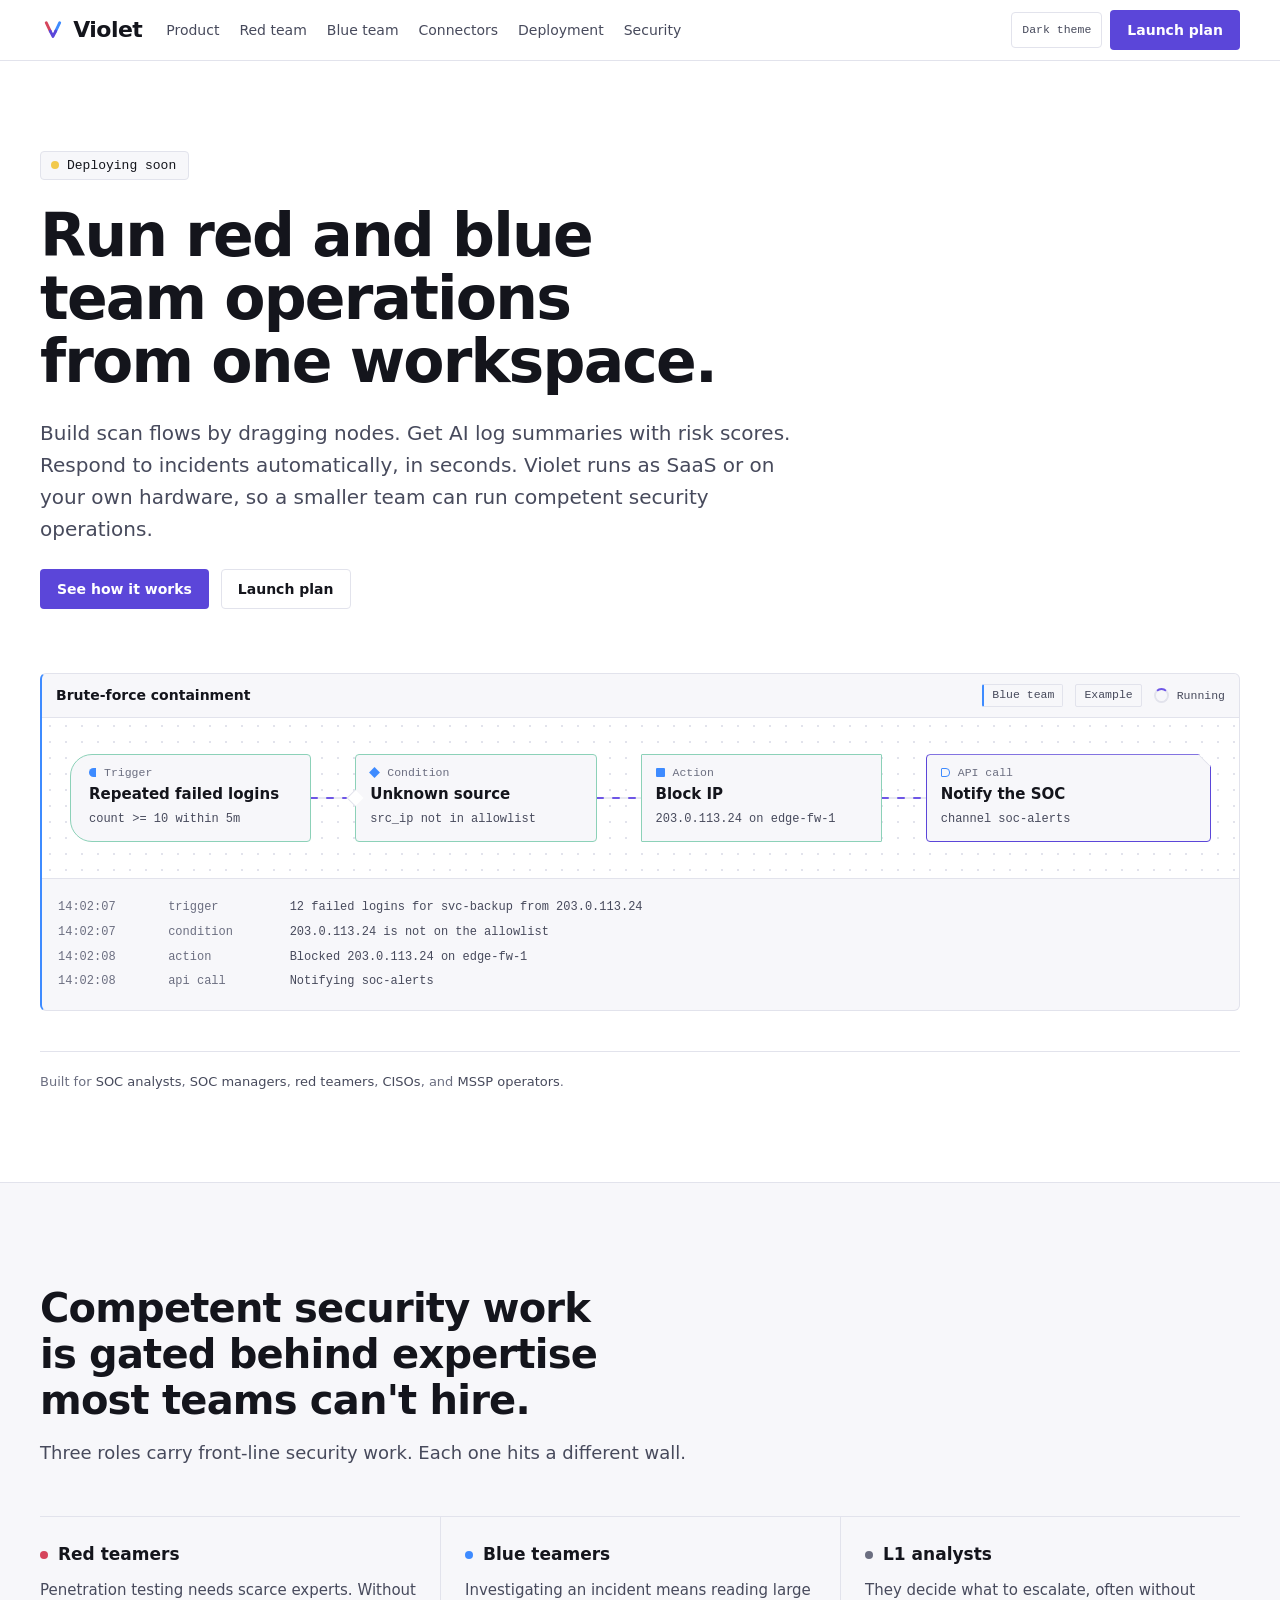
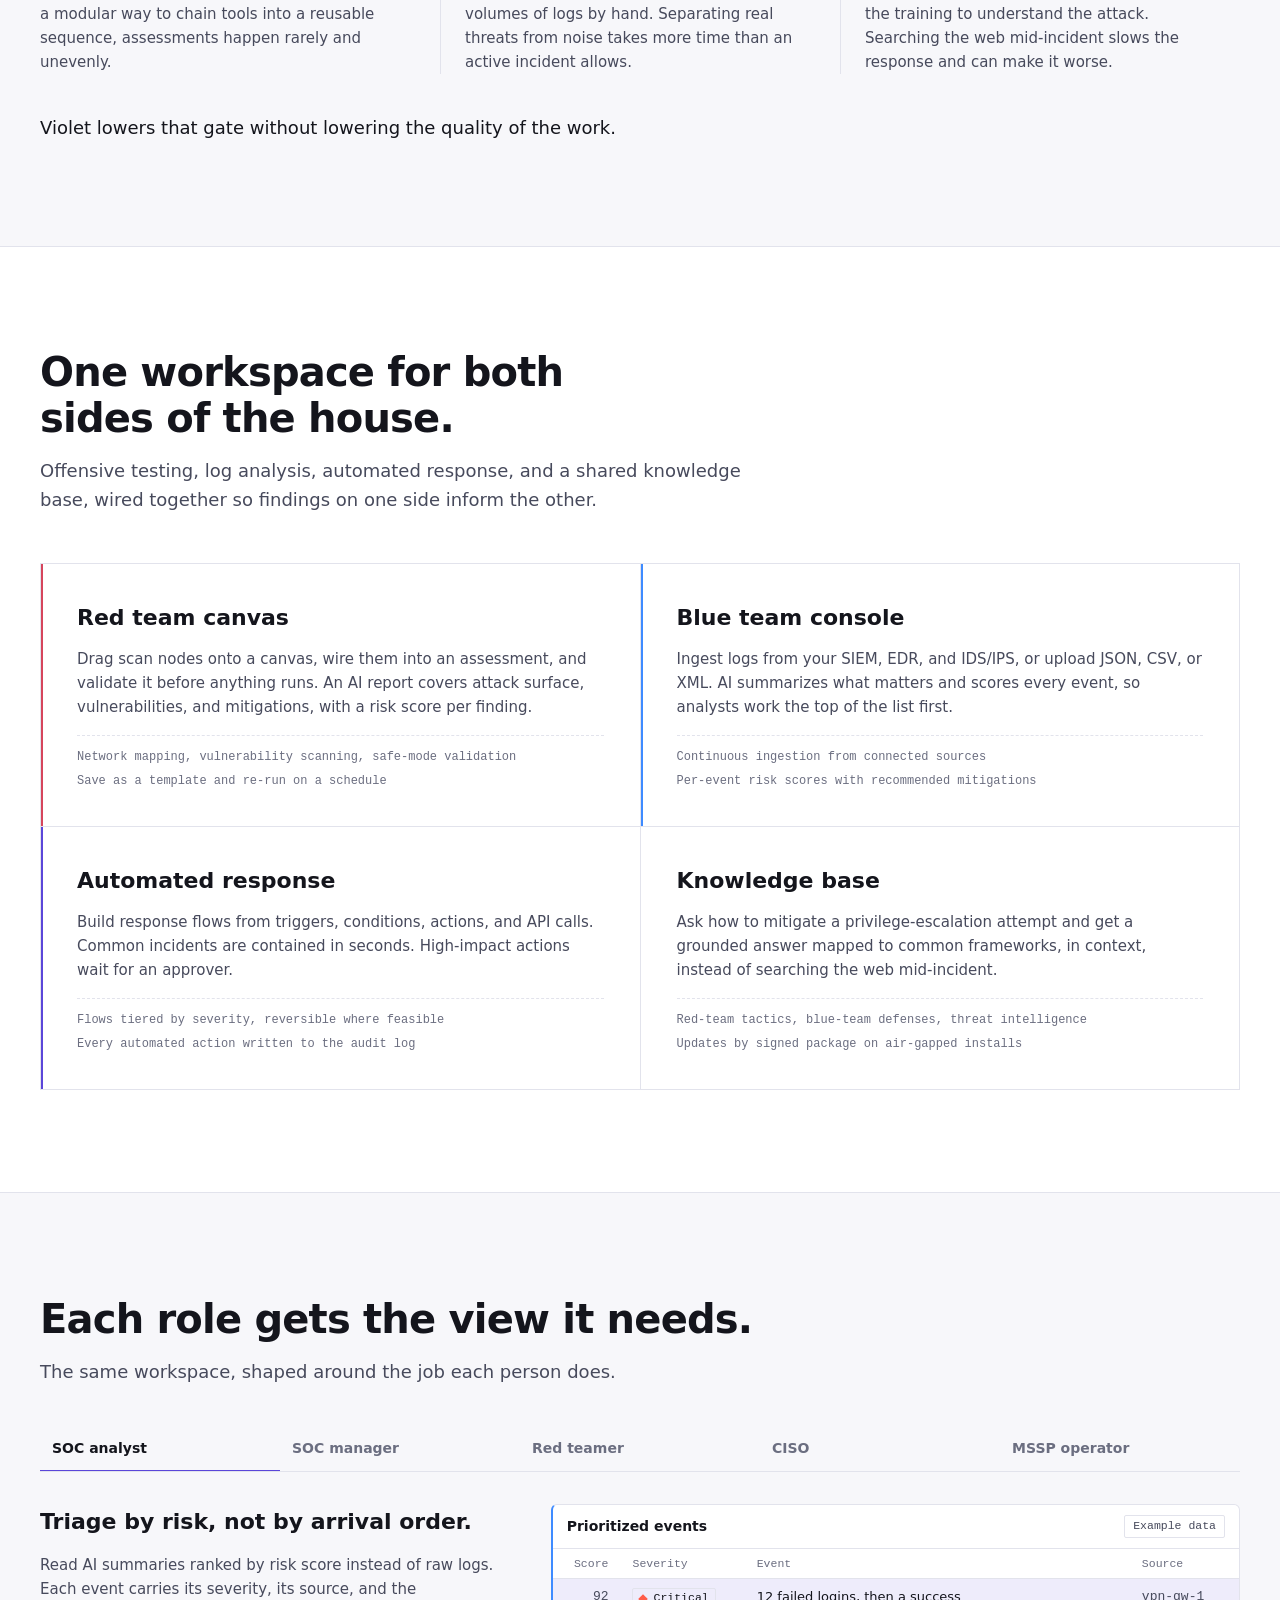
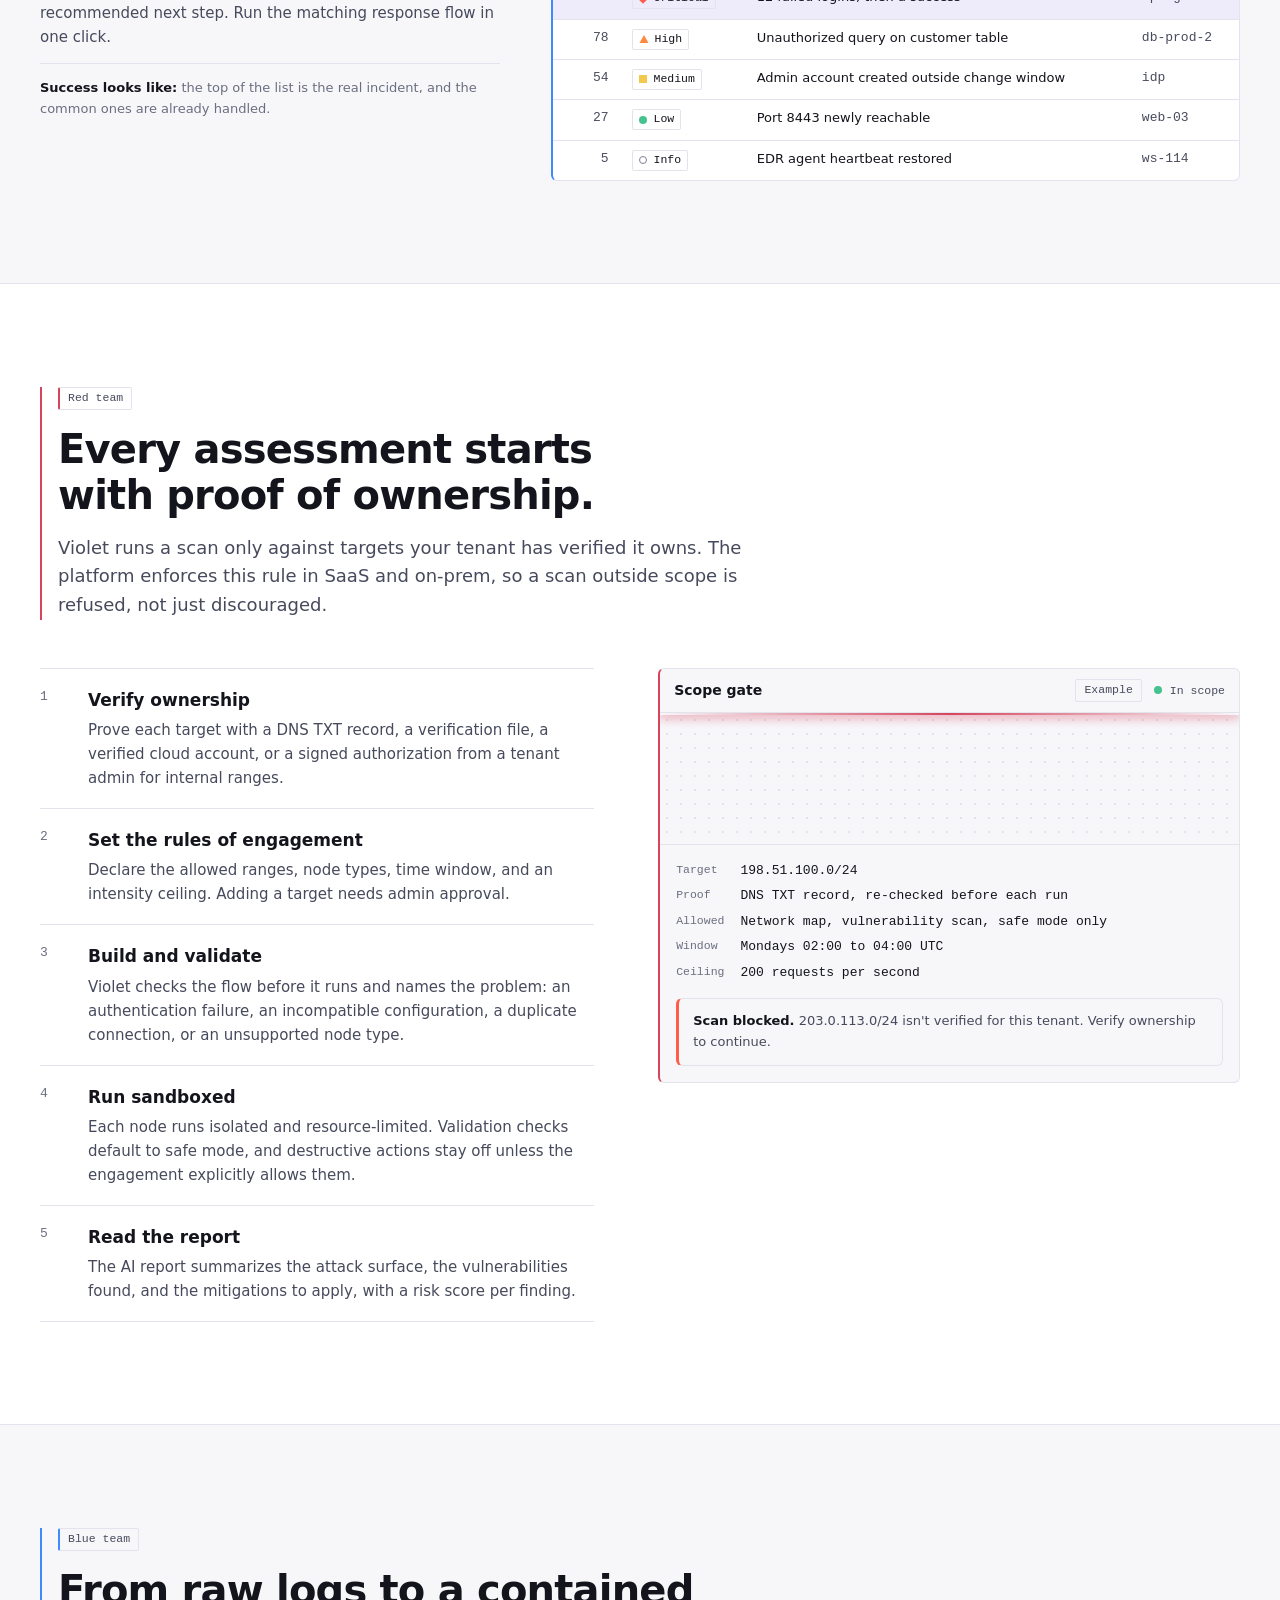
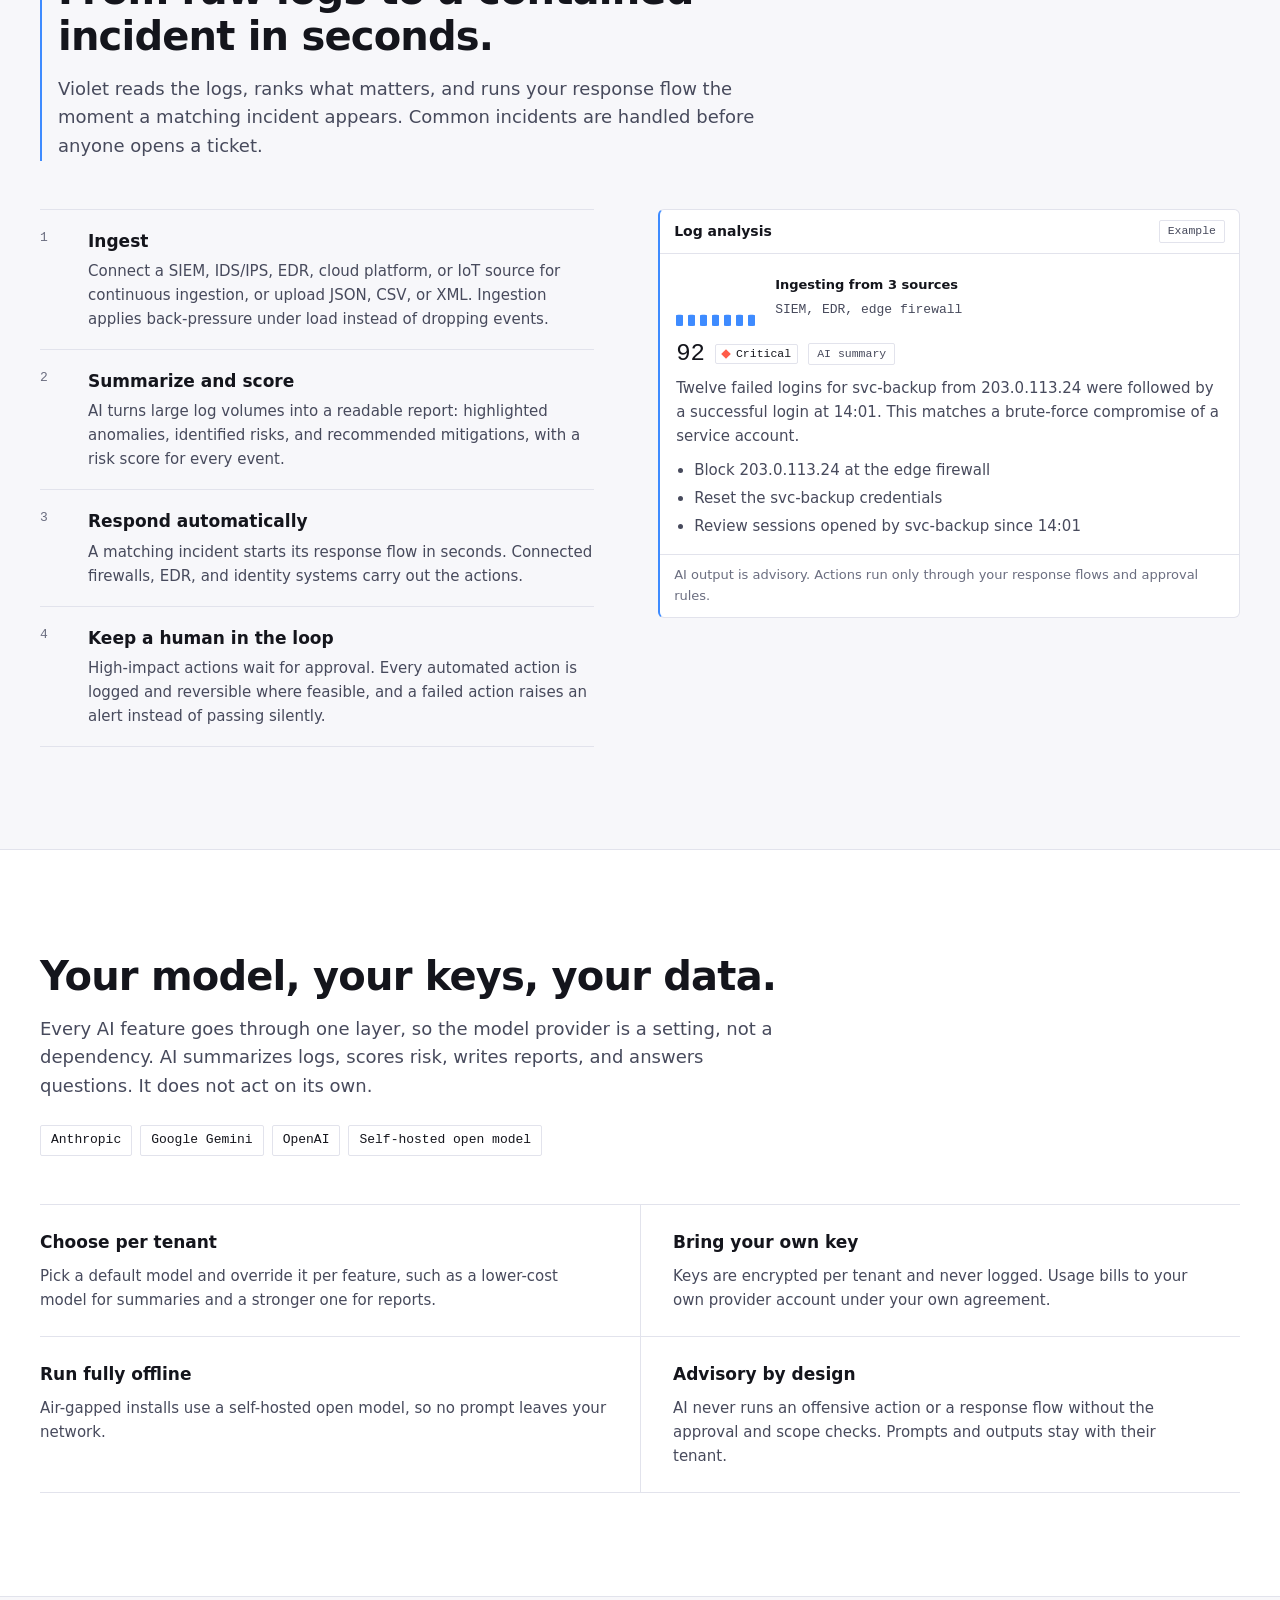
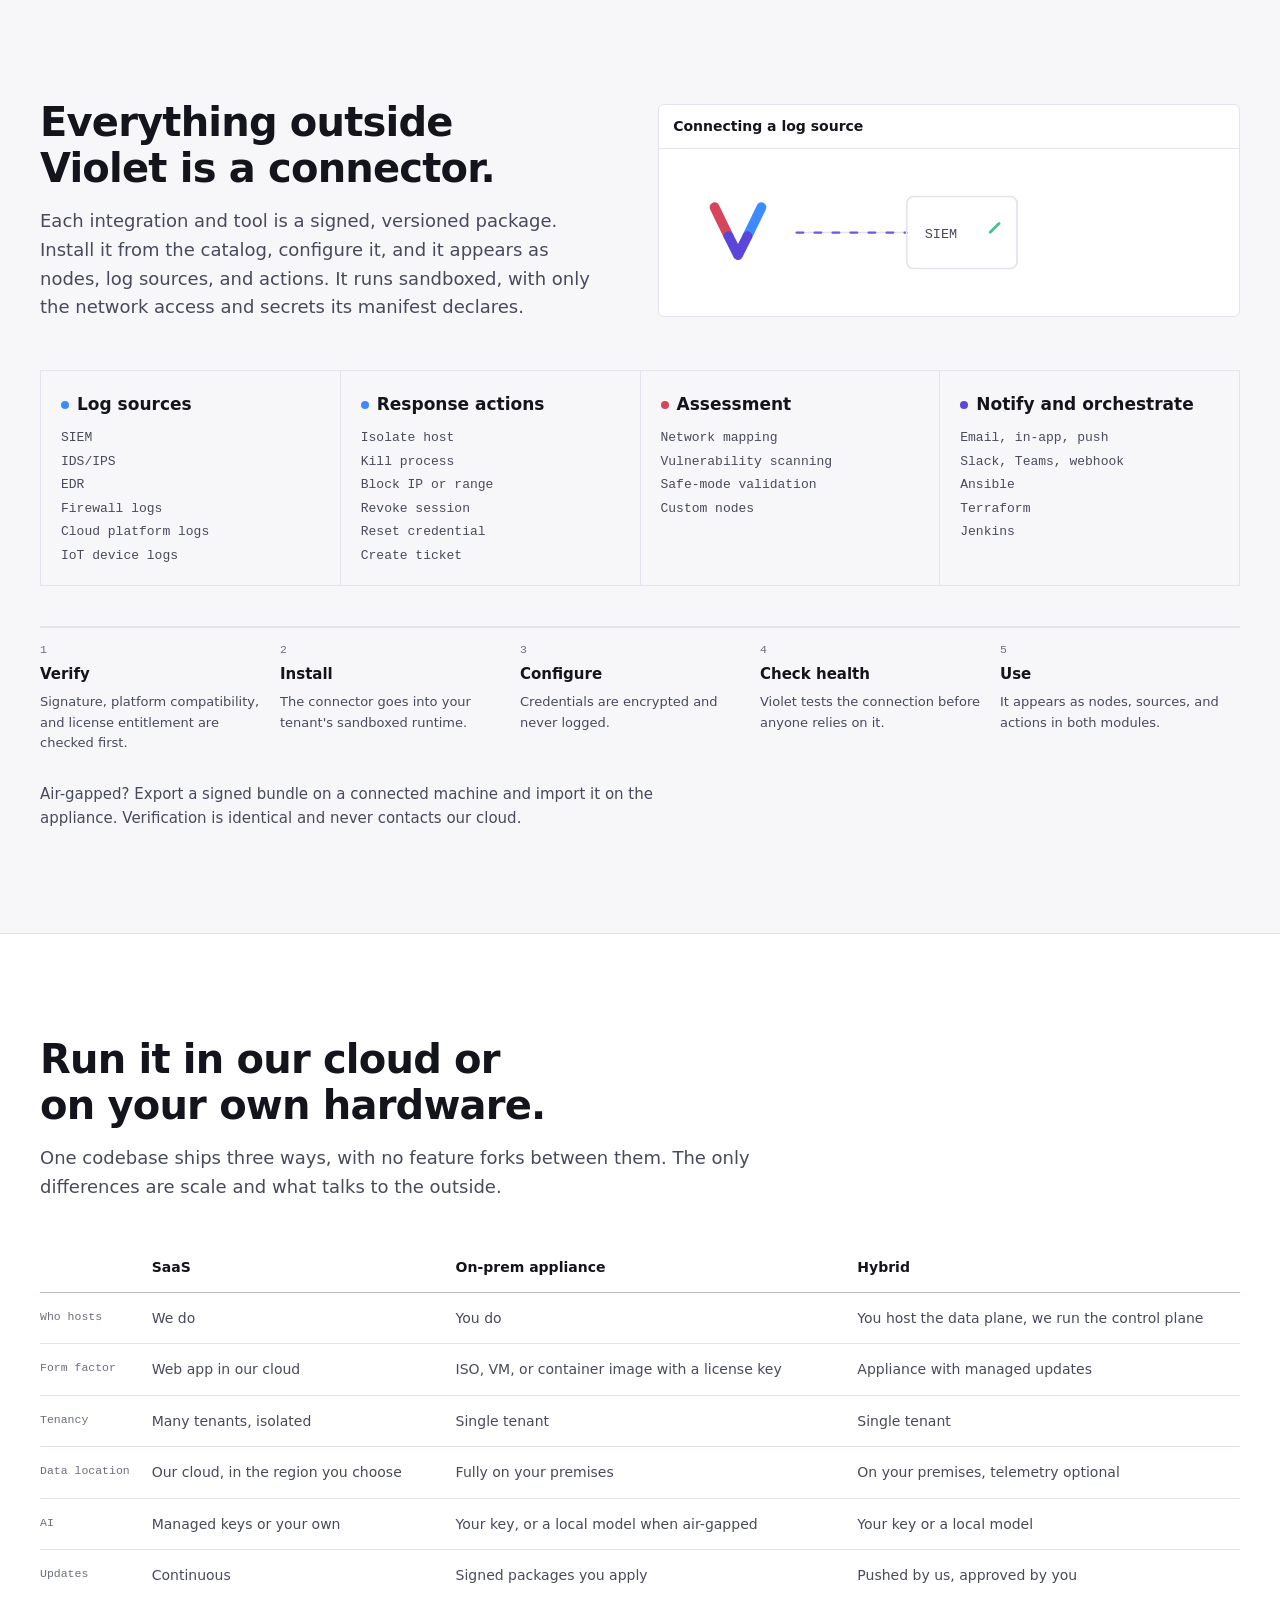
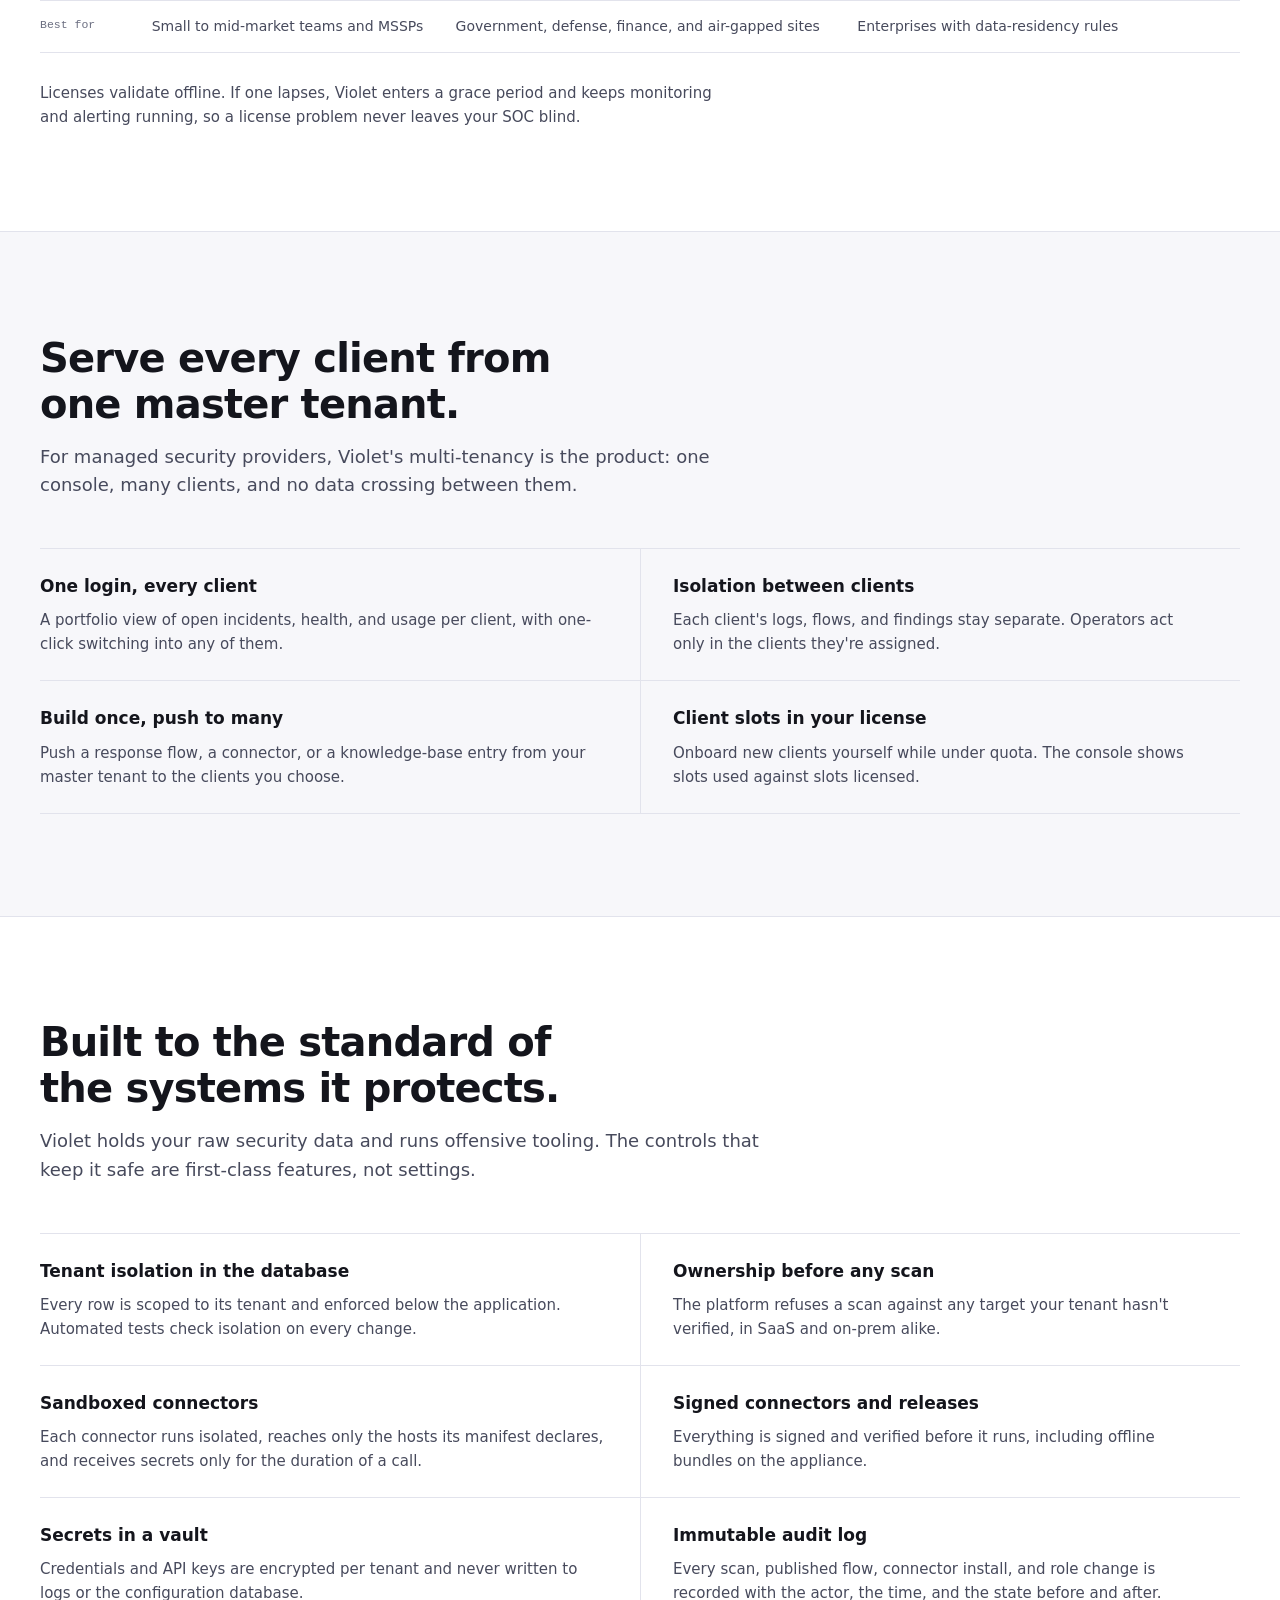
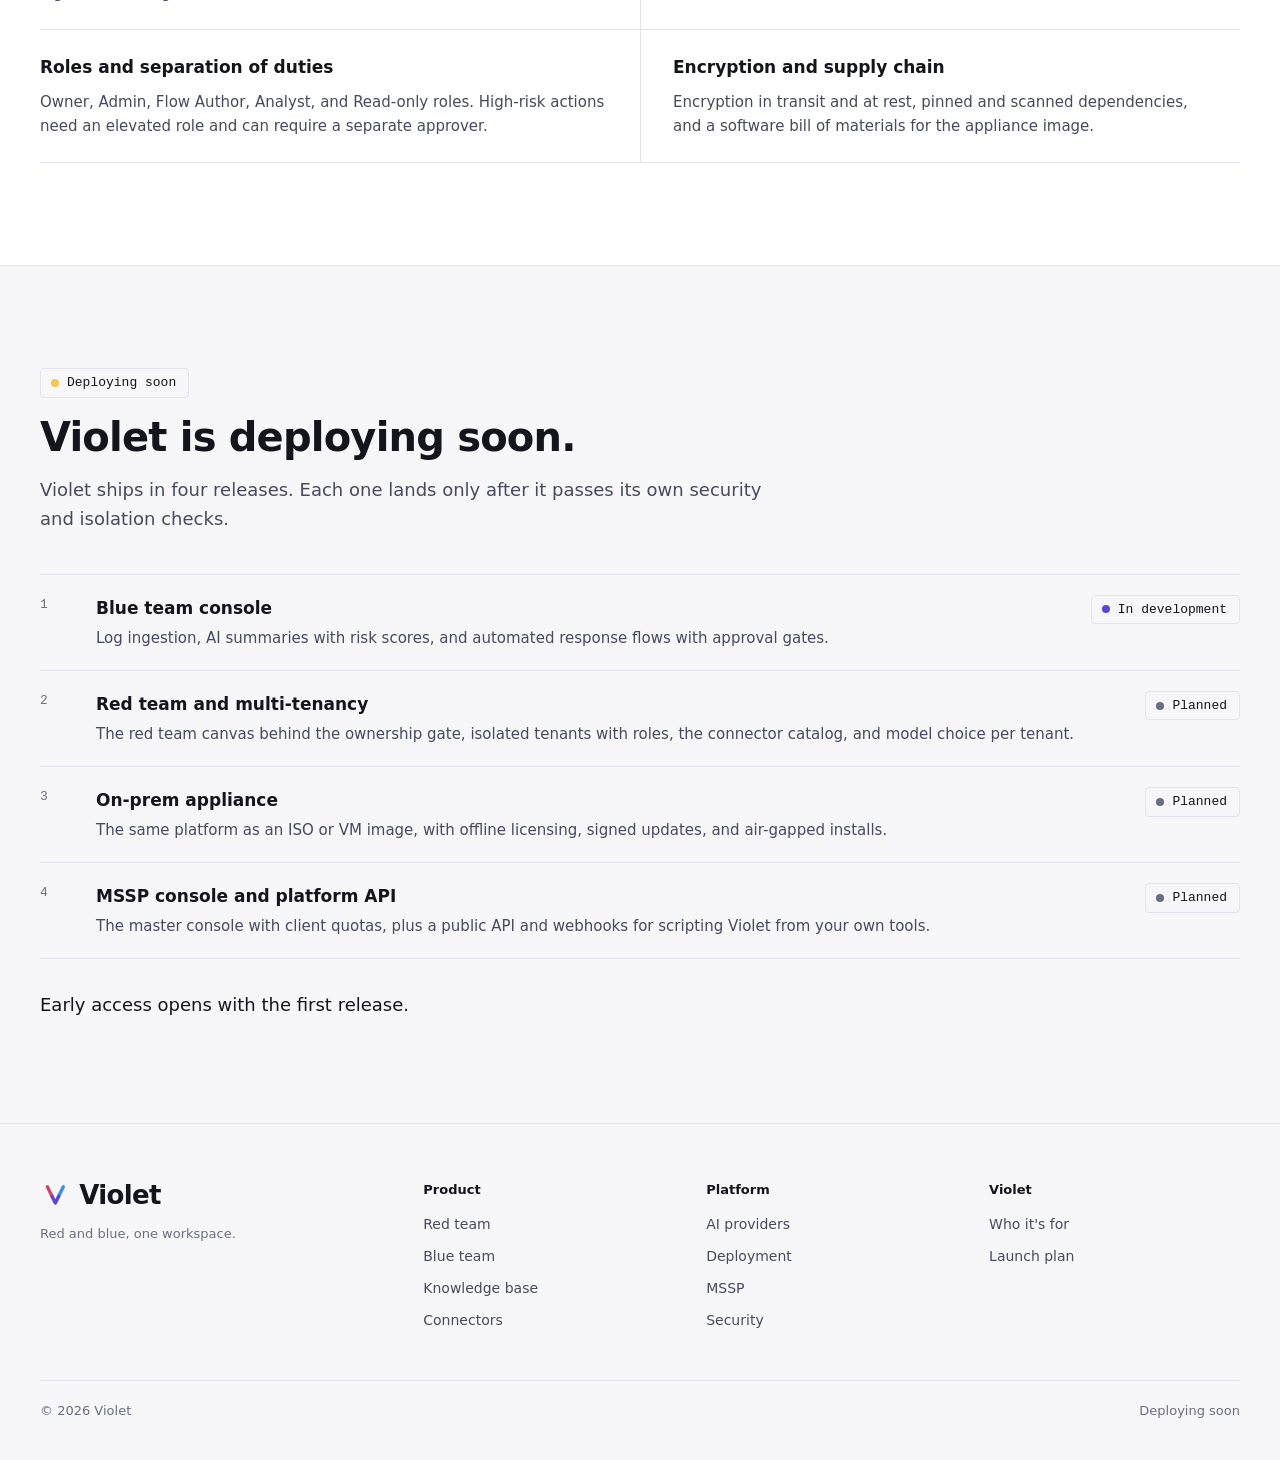
==== index.html @ d7507118 "feat: launch the Violet website with a deploying-soon notice A single-page site covering the red tea" ====
<!doctype html>
<html lang="en">
<head>
<meta charset="utf-8">
<meta name="viewport" content="width=device-width, initial-scale=1, viewport-fit=cover">
<title>Violet</title>
<meta name="description" content="Violet puts offensive testing, AI-assisted log analysis, and real-time automated response in one visual workspace. SaaS or on-prem. Deploying soon.">
<meta http-equiv="Content-Security-Policy" content="default-src 'self'; script-src 'self' 'sha256-agnvbblsjnw8TmXbDDw0j5THw95zdpu3CmsnlC3zm8o='; style-src 'self' https://fonts.googleapis.com; font-src https://fonts.gstatic.com; img-src 'self' data:; connect-src 'none'; object-src 'none'; base-uri 'self'; form-action 'none'">
<meta name="referrer" content="strict-origin-when-cross-origin">
<meta name="theme-color" content="#0E0F16">
<meta property="og:title" content="Violet">
<meta property="og:description" content="Red and blue team operations and incident response in one workspace. Deploying soon.">
<meta property="og:type" content="website">
<link rel="icon" href="assets/favicon.svg" type="image/svg+xml">
<link rel="preconnect" href="https://fonts.googleapis.com">
<link rel="preconnect" href="https://fonts.gstatic.com" crossorigin>
<link rel="stylesheet" href="https://fonts.googleapis.com/css2?family=Geist:wght@400..600&family=Hanken+Grotesk:wght@700&family=IBM+Plex+Mono:wght@400;500&display=swap">
<link rel="stylesheet" href="assets/motion/violet-motion.css">
<link rel="stylesheet" href="assets/css/site.css">
<script>(function(){try{var t=localStorage.getItem("violet-theme");if(t==="light"||t==="dark")document.documentElement.setAttribute("data-theme",t);}catch(e){}})();</script>
<script src="assets/motion/violet-motion.js" defer></script>
<script src="assets/js/site.js" defer></script>
</head>
<body>
<a class="skip-link" href="#main">Skip to content</a>

<header class="site-header">
  <div class="wrap site-header__inner">
    <a class="lockup lockup--header" href="#top" aria-label="Violet home">
      <svg class="vm-mark vm-boot vm-run" viewBox="0 0 200 200" aria-hidden="true" focusable="false">
        <path class="vm-s-red" d="M48 44 L79 108" stroke-width="22" pathLength="1"/>
        <path class="vm-s-blue" d="M152 44 L121 108" stroke-width="22" pathLength="1"/>
        <path class="vm-s-violet" d="M79 108 L100 150 L121 108" stroke-width="22" pathLength="1"/>
      </svg>
      <span>Violet</span>
    </a>
    <nav class="site-nav" id="site-nav" aria-label="Main" data-open="false">
      <ul>
        <li><a href="#product">Product</a></li>
        <li><a href="#red-team">Red team</a></li>
        <li><a href="#blue-team">Blue team</a></li>
        <li><a href="#connectors">Connectors</a></li>
        <li><a href="#deployment">Deployment</a></li>
        <li><a href="#security">Security</a></li>
      </ul>
    </nav>
    <div class="site-header__actions">
      <button class="theme-toggle" type="button" data-theme-toggle>Light theme</button>
      <button class="menu-toggle" type="button" data-menu-toggle aria-controls="site-nav" aria-expanded="false">Menu</button>
      <a class="btn btn--primary" href="#launch">Launch plan</a>
    </div>
  </div>
</header>

<main id="main">

  <section class="hero" id="top" aria-labelledby="hero-title">
    <div class="wrap">
      <div class="hero__copy">
        <span class="status"><span class="dot dot--warning" aria-hidden="true"></span>Deploying soon</span>
        <h1 id="hero-title">Run red and blue team operations from one workspace.</h1>
        <p class="lead">Build scan flows by dragging nodes. Get AI log summaries with risk scores. Respond to incidents automatically, in seconds. Violet runs as SaaS or on your own hardware, so a smaller team can run competent security operations.</p>
        <div class="hero__ctas">
          <a class="btn btn--primary" href="#product">See how it works</a>
          <a class="btn btn--secondary" href="#launch">Launch plan</a>
        </div>
      </div>

      <figure class="panel panel--blue hero__canvas ctx-blue" aria-labelledby="canvas-title">
        <div class="panel__bar">
          <span class="panel__title" id="canvas-title">Brute-force containment</span>
          <span class="chip chip--blue">Blue team</span>
          <span class="chip">Example</span>
          <span class="run-state"><span class="vm-spinner" aria-hidden="true"></span>Running</span>
        </div>
        <div class="canvas__stage">
          <ol class="flow" aria-label="Response flow, four steps">
            <li class="flow__step">
              <div class="node node--trigger" data-state="done">
                <span class="node__type"><i class="shape shape--trigger"></i>Trigger</span>
                <span class="node__title">Repeated failed logins</span>
                <code class="node__param">count &gt;= 10 within 5m</code>
              </div>
              <svg class="edge edge--h" viewBox="0 0 44 12" aria-hidden="true"><path class="vm-flow__base" d="M0 6 H44"/><path class="vm-flow__pulse" d="M0 6 H44"/></svg>
              <svg class="edge edge--v" viewBox="0 0 12 28" aria-hidden="true"><path class="vm-flow__base" d="M6 0 V28"/><path class="vm-flow__pulse" d="M6 0 V28"/></svg>
            </li>
            <li class="flow__step">
              <div class="node node--condition" data-state="done">
                <span class="node__type"><i class="shape shape--condition"></i>Condition</span>
                <span class="node__title">Unknown source</span>
                <code class="node__param">src_ip not in allowlist</code>
              </div>
              <svg class="edge edge--h" viewBox="0 0 44 12" aria-hidden="true"><path class="vm-flow__base" d="M0 6 H44"/><path class="vm-flow__pulse" d="M0 6 H44"/></svg>
              <svg class="edge edge--v" viewBox="0 0 12 28" aria-hidden="true"><path class="vm-flow__base" d="M6 0 V28"/><path class="vm-flow__pulse" d="M6 0 V28"/></svg>
            </li>
            <li class="flow__step">
              <div class="node node--action" data-state="done">
                <span class="node__type"><i class="shape shape--action"></i>Action</span>
                <span class="node__title">Block IP</span>
                <code class="node__param">203.0.113.24 on edge-fw-1</code>
              </div>
              <svg class="edge edge--h" viewBox="0 0 44 12" aria-hidden="true"><path class="vm-flow__base" d="M0 6 H44"/><path class="vm-flow__pulse" d="M0 6 H44"/></svg>
              <svg class="edge edge--v" viewBox="0 0 12 28" aria-hidden="true"><path class="vm-flow__base" d="M6 0 V28"/><path class="vm-flow__pulse" d="M6 0 V28"/></svg>
            </li>
            <li class="flow__step">
              <div class="node node--api" data-state="active">
                <span class="node__type"><i class="shape shape--api"></i>API call</span>
                <span class="node__title">Notify the SOC</span>
                <code class="node__param">channel soc-alerts</code>
              </div>
            </li>
          </ol>
        </div>
        <div class="canvas__foot">
          <table class="runlog">
            <caption class="visually-hidden">Run log for this example flow</caption>
            <tbody>
              <tr><td>14:02:07</td><td>trigger</td><td>12 failed logins for svc-backup from 203.0.113.24</td></tr>
              <tr><td>14:02:07</td><td>condition</td><td>203.0.113.24 is not on the allowlist</td></tr>
              <tr><td>14:02:08</td><td>action</td><td>Blocked 203.0.113.24 on edge-fw-1</td></tr>
              <tr><td>14:02:08</td><td>api call</td><td>Notifying soc-alerts</td></tr>
            </tbody>
          </table>
        </div>
      </figure>

      <p class="audience">Built for <strong>SOC analysts</strong>, <strong>SOC managers</strong>, <strong>red teamers</strong>, <strong>CISOs</strong>, and <strong>MSSP operators</strong>.</p>
    </div>
  </section>

  <section class="band band--alt" aria-labelledby="problem-title">
    <div class="wrap">
      <div class="section-head">
        <h2 id="problem-title">Competent security work is gated behind expertise most teams can't hire.</h2>
        <p class="lead">Three roles carry front-line security work. Each one hits a different wall.</p>
      </div>
      <div class="gaps">
        <div class="gap">
          <h3><span class="dot dot--red" aria-hidden="true"></span>Red teamers</h3>
          <p>Penetration testing needs scarce experts. Without a modular way to chain tools into a reusable sequence, assessments happen rarely and unevenly.</p>
        </div>
        <div class="gap">
          <h3><span class="dot dot--blue" aria-hidden="true"></span>Blue teamers</h3>
          <p>Investigating an incident means reading large volumes of logs by hand. Separating real threats from noise takes more time than an active incident allows.</p>
        </div>
        <div class="gap">
          <h3><span class="dot" aria-hidden="true"></span>L1 analysts</h3>
          <p>They decide what to escalate, often without the training to understand the attack. Searching the web mid-incident slows the response and can make it worse.</p>
        </div>
      </div>
      <p class="gap-close">Violet lowers that gate without lowering the quality of the work.</p>
    </div>
  </section>

  <section class="band" id="product" aria-labelledby="product-title">
    <div class="wrap">
      <div class="section-head">
        <h2 id="product-title">One workspace for both sides of the house.</h2>
        <p class="lead">Offensive testing, log analysis, automated response, and a shared knowledge base, wired together so findings on one side inform the other.</p>
      </div>
      <div class="modules">
        <article class="module module--red">
          <h3>Red team canvas</h3>
          <p>Drag scan nodes onto a canvas, wire them into an assessment, and validate it before anything runs. An AI report covers attack surface, vulnerabilities, and mitigations, with a risk score per finding.</p>
          <ul class="module__facts">
            <li>Network mapping, vulnerability scanning, safe-mode validation</li>
            <li>Save as a template and re-run on a schedule</li>
          </ul>
        </article>
        <article class="module module--blue">
          <h3>Blue team console</h3>
          <p>Ingest logs from your SIEM, EDR, and IDS/IPS, or upload JSON, CSV, or XML. AI summarizes what matters and scores every event, so analysts work the top of the list first.</p>
          <ul class="module__facts">
            <li>Continuous ingestion from connected sources</li>
            <li>Per-event risk scores with recommended mitigations</li>
          </ul>
        </article>
        <article class="module module--violet">
          <h3>Automated response</h3>
          <p>Build response flows from triggers, conditions, actions, and API calls. Common incidents are contained in seconds. High-impact actions wait for an approver.</p>
          <ul class="module__facts">
            <li>Flows tiered by severity, reversible where feasible</li>
            <li>Every automated action written to the audit log</li>
          </ul>
        </article>
        <article class="module">
          <h3>Knowledge base</h3>
          <p>Ask how to mitigate a privilege-escalation attempt and get a grounded answer mapped to common frameworks, in context, instead of searching the web mid-incident.</p>
          <ul class="module__facts">
            <li>Red-team tactics, blue-team defenses, threat intelligence</li>
            <li>Updates by signed package on air-gapped installs</li>
          </ul>
        </article>
      </div>
    </div>
  </section>

  <section class="band band--alt" id="roles" aria-labelledby="roles-title">
    <div class="wrap">
      <div class="section-head">
        <h2 id="roles-title">Each role gets the view it needs.</h2>
        <p class="lead">The same workspace, shaped around the job each person does.</p>
      </div>

      <div class="tabs">
        <div class="tablist vm-tabbar" role="tablist" aria-label="Roles" data-tabs>
          <button class="tab" type="button" role="tab" id="tab-analyst" aria-controls="panel-analyst" aria-selected="true">SOC analyst</button>
          <button class="tab" type="button" role="tab" id="tab-manager" aria-controls="panel-manager" aria-selected="false" tabindex="-1">SOC manager</button>
          <button class="tab" type="button" role="tab" id="tab-red" aria-controls="panel-red" aria-selected="false" tabindex="-1">Red teamer</button>
          <button class="tab" type="button" role="tab" id="tab-ciso" aria-controls="panel-ciso" aria-selected="false" tabindex="-1">CISO</button>
          <button class="tab" type="button" role="tab" id="tab-mssp" aria-controls="panel-mssp" aria-selected="false" tabindex="-1">MSSP operator</button>
          <span class="vm-tab-indicator" aria-hidden="true"></span>
        </div>

        <div class="tabpanel" role="tabpanel" id="panel-analyst" aria-labelledby="tab-analyst">
          <div class="role">
            <div class="role__copy">
              <h3>Triage by risk, not by arrival order.</h3>
              <p>Read AI summaries ranked by risk score instead of raw logs. Each event carries its severity, its source, and the recommended next step. Run the matching response flow in one click.</p>
              <p class="role__outcome"><strong>Success looks like:</strong> the top of the list is the real incident, and the common ones are already handled.</p>
            </div>
            <figure class="panel panel--blue">
              <div class="panel__bar">
                <span class="panel__title">Prioritized events</span>
                <span class="chip">Example data</span>
              </div>
              <div class="table-scroll">
                <table class="data">
                  <caption class="visually-hidden">Example events ranked by risk score</caption>
                  <thead><tr><th class="num" scope="col">Score</th><th scope="col">Severity</th><th scope="col">Event</th><th scope="col">Source</th></tr></thead>
                  <tbody>
                    <tr class="is-selected"><td class="num">92</td><td><span class="sev sev--critical"><i></i>Critical</span></td><td class="text">12 failed logins, then a success</td><td>vpn-gw-1</td></tr>
                    <tr><td class="num">78</td><td><span class="sev sev--high"><i></i>High</span></td><td class="text">Unauthorized query on customer table</td><td>db-prod-2</td></tr>
                    <tr><td class="num">54</td><td><span class="sev sev--medium"><i></i>Medium</span></td><td class="text">Admin account created outside change window</td><td>idp</td></tr>
                    <tr><td class="num">27</td><td><span class="sev sev--low"><i></i>Low</span></td><td class="text">Port 8443 newly reachable</td><td>web-03</td></tr>
                    <tr><td class="num">5</td><td><span class="sev sev--info"><i></i>Info</span></td><td class="text">EDR agent heartbeat restored</td><td>ws-114</td></tr>
                  </tbody>
                </table>
              </div>
            </figure>
          </div>
        </div>

        <div class="tabpanel" role="tabpanel" id="panel-manager" aria-labelledby="tab-manager" hidden>
          <div class="role">
            <div class="role__copy">
              <h3>Playbooks juniors can run, with approval where it counts.</h3>
              <p>Design response flows once and let the team run them. Isolating a host, revoking access, or blocking a range can require approval, and the approver can be required to be a different person from the operator.</p>
              <p class="role__outcome"><strong>Success looks like:</strong> repeatable, auditable response, whoever is on shift.</p>
            </div>
            <figure class="panel panel--blue">
              <div class="panel__bar">
                <span class="panel__title">Approval queue</span>
                <span class="chip">Example data</span>
              </div>
              <div class="panel__body">
                <div class="approval">
                  <span class="approval__title">Isolate host db-prod-2</span>
                  <div class="approval__meta">
                    <span class="chip"><span class="dot dot--warning" aria-hidden="true"></span>Waiting for approval</span>
                    <span class="chip">flow unauthorized-db-access</span>
                  </div>
                  <p class="approval__note">High-impact action. The approver must be a different person from the operator.</p>
                </div>
                <div class="table-scroll">
                  <table class="data">
                    <caption class="visually-hidden">Example audit entries</caption>
                    <thead><tr><th scope="col">Time</th><th scope="col">Actor</th><th scope="col">Action</th></tr></thead>
                    <tbody>
                      <tr><td>14:02:11</td><td>flow</td><td class="text">Unauthorized access detected on db-prod-2</td></tr>
                      <tr><td>14:02:11</td><td>flow</td><td class="text">Requested isolate-host on db-prod-2</td></tr>
                      <tr><td>14:02:12</td><td>system</td><td class="text">Paged the on-call SOC manager</td></tr>
                    </tbody>
                  </table>
                </div>
              </div>
            </figure>
          </div>
        </div>

        <div class="tabpanel" role="tabpanel" id="panel-red" aria-labelledby="tab-red" hidden>
          <div class="role">
            <div class="role__copy">
              <h3>Repeatable assessments, without rebuilding each time.</h3>
              <p>Save a validated assessment as a template and re-run it on a schedule. Every run checks scope first, and the AI report arrives minutes after the last node finishes.</p>
              <p class="role__outcome"><strong>Success looks like:</strong> a junior runs a senior's rigorous process, every time.</p>
            </div>
            <figure class="panel panel--red ctx-red">
              <div class="panel__bar">
                <span class="panel__title">External perimeter assessment</span>
                <span class="chip chip--red">Red team</span>
                <span class="chip">Example data</span>
              </div>
              <div class="panel__body">
                <dl class="kv">
                  <dt>Scope</dt><dd>198.51.100.0/24</dd>
                  <dt>Ownership</dt><dd>Verified by DNS TXT record</dd>
                  <dt>Window</dt><dd>Mondays 02:00 to 04:00 UTC</dd>
                  <dt>Schedule</dt><dd>Weekly</dd>
                </dl>
                <ol class="chain" aria-label="Assessment steps">
                  <li><i class="shape shape--action"></i>Network map</li>
                  <li><i class="shape shape--action"></i>Vulnerability scan</li>
                  <li><i class="shape shape--action"></i>Safe-mode validation</li>
                  <li><i class="shape shape--api"></i>AI report</li>
                </ol>
              </div>
              <p class="panel__foot">Last report: 2 high, 6 medium, and 11 low findings.</p>
            </figure>
          </div>
        </div>

        <div class="tabpanel" role="tabpanel" id="panel-ciso" aria-labelledby="tab-ciso" hidden>
          <div class="role">
            <div class="role__copy">
              <h3>See where risk sits and how fast it falls.</h3>
              <p>Dashboards show risk by asset and category, threat breakdowns, and failed-login trends, scoped to the tenant and the viewer's role. Violet measures response time from day one, so the drop is visible against your own baseline.</p>
              <p class="role__outcome"><strong>Success looks like:</strong> lower time to respond and wider coverage, without more hires.</p>
            </div>
            <figure class="panel">
              <div class="panel__bar">
                <span class="panel__title">Risk overview</span>
                <span class="chip">Example data</span>
              </div>
              <div class="panel__body">
                <div class="risk">
                  <div class="vm-count">
                    <span class="vm-count__num" data-vm-count="73" data-vm-fill="#ciso-risk-fill">73</span>
                    <div class="vm-count__bar"><div class="vm-count__fill" id="ciso-risk-fill"></div></div>
                  </div>
                  <p class="risk__label">Tenant risk score out of 100, rated <span class="sev sev--high"><i></i>High</span></p>
                </div>
                <div class="table-scroll">
                  <table class="heatmap">
                    <caption class="visually-hidden">Example vulnerability risk by asset group and category, 0 to 100</caption>
                    <thead>
                      <tr><th scope="col"><span class="visually-hidden">Asset group</span></th><th scope="col">Exposure</th><th scope="col">Patching</th><th scope="col">Auth</th><th scope="col">Config</th><th scope="col">Detection</th></tr>
                    </thead>
                    <tbody>
                      <tr><th scope="row">Perimeter</th><td class="h5">82</td><td class="h4">64</td><td class="h3">41</td><td class="h3">55</td><td class="h2">23</td></tr>
                      <tr><th scope="row">Web apps</th><td class="h4">71</td><td class="h5">88</td><td class="h3">52</td><td class="h3">47</td><td class="h2">35</td></tr>
                      <tr><th scope="row">Identity</th><td class="h2">38</td><td class="h2">22</td><td class="h4">76</td><td class="h3">44</td><td class="h4">61</td></tr>
                      <tr><th scope="row">Endpoints</th><td class="h2">29</td><td class="h3">57</td><td class="h2">33</td><td class="h1">18</td><td class="h3">49</td></tr>
                      <tr><th scope="row">Cloud</th><td class="h3">45</td><td class="h2">31</td><td class="h2">27</td><td class="h4">69</td><td class="h1">12</td></tr>
                    </tbody>
                  </table>
                </div>
                <div class="heat-legend" aria-hidden="true">Low <span class="h1"></span><span class="h2"></span><span class="h3"></span><span class="h4"></span><span class="h5"></span> High</div>
              </div>
            </figure>
          </div>
        </div>

        <div class="tabpanel" role="tabpanel" id="panel-mssp" aria-labelledby="tab-mssp" hidden>
          <div class="role">
            <div class="role__copy">
              <h3>Every client from one console, with nothing mixed.</h3>
              <p>One login shows open incidents, health, and usage for each client. Switch into any client in one click, with the path from your master tenant always visible. Each client's logs, flows, and findings stay isolated from every other client.</p>
              <p class="role__outcome"><strong>Success looks like:</strong> more clients per analyst, with no cross-client exposure.</p>
            </div>
            <figure class="panel">
              <div class="panel__bar">
                <span class="panel__title">Master console</span>
                <span class="chip">Example data</span>
              </div>
              <div class="table-scroll">
                <table class="data">
                  <caption class="visually-hidden">Example client tenants</caption>
                  <thead><tr><th scope="col">Client tenant</th><th class="num" scope="col">Open incidents</th><th scope="col">Health</th><th class="num" scope="col">Logs per day</th></tr></thead>
                  <tbody>
                    <tr><td class="text">Client A</td><td class="num">3</td><td><span class="chip"><span class="dot dot--good" aria-hidden="true"></span>Healthy</span></td><td class="num">41 GB</td></tr>
                    <tr><td class="text">Client B</td><td class="num">0</td><td><span class="chip"><span class="dot dot--good" aria-hidden="true"></span>Healthy</span></td><td class="num">12 GB</td></tr>
                    <tr><td class="text">Client C</td><td class="num">7</td><td><span class="chip"><span class="dot dot--warning" aria-hidden="true"></span>EDR connector degraded</span></td><td class="num">26 GB</td></tr>
                    <tr><td class="text">Client D</td><td class="num">1</td><td><span class="chip"><span class="dot dot--good" aria-hidden="true"></span>Healthy</span></td><td class="num">8 GB</td></tr>
                  </tbody>
                </table>
              </div>
              <p class="panel__foot">Client slots: 7 of 10 licensed. Showing 4 of 7 clients.</p>
            </figure>
          </div>
        </div>
      </div>
    </div>
  </section>

  <section class="band" id="red-team" aria-labelledby="red-title">
    <div class="wrap">
      <div class="section-head section-head--red">
        <span class="chip chip--red">Red team</span>
        <h2 id="red-title">Every assessment starts with proof of ownership.</h2>
        <p class="lead">Violet runs a scan only against targets your tenant has verified it owns. The platform enforces this rule in SaaS and on-prem, so a scan outside scope is refused, not just discouraged.</p>
      </div>
      <div class="split">
        <ol class="steps">
          <li><h3>Verify ownership</h3><p>Prove each target with a DNS TXT record, a verification file, a verified cloud account, or a signed authorization from a tenant admin for internal ranges.</p></li>
          <li><h3>Set the rules of engagement</h3><p>Declare the allowed ranges, node types, time window, and an intensity ceiling. Adding a target needs admin approval.</p></li>
          <li><h3>Build and validate</h3><p>Violet checks the flow before it runs and names the problem: an authentication failure, an incompatible configuration, a duplicate connection, or an unsupported node type.</p></li>
          <li><h3>Run sandboxed</h3><p>Each node runs isolated and resource-limited. Validation checks default to safe mode, and destructive actions stay off unless the engagement explicitly allows them.</p></li>
          <li><h3>Read the report</h3><p>The AI report summarizes the attack surface, the vulnerabilities found, and the mitigations to apply, with a risk score per finding.</p></li>
        </ol>
        <figure class="panel panel--red ctx-red">
          <div class="panel__bar">
            <span class="panel__title">Scope gate</span>
            <span class="chip">Example</span>
            <span class="run-state"><span class="dot dot--good" aria-hidden="true"></span>In scope</span>
          </div>
          <div class="vm-scan scan-field" aria-hidden="true"><span class="vm-scan__beam"></span></div>
          <div class="panel__body">
            <dl class="kv">
              <dt>Target</dt><dd>198.51.100.0/24</dd>
              <dt>Proof</dt><dd>DNS TXT record, re-checked before each run</dd>
              <dt>Allowed</dt><dd>Network map, vulnerability scan, safe mode only</dd>
              <dt>Window</dt><dd>Mondays 02:00 to 04:00 UTC</dd>
              <dt>Ceiling</dt><dd>200 requests per second</dd>
            </dl>
            <p class="refusal"><strong>Scan blocked.</strong> 203.0.113.0/24 isn't verified for this tenant. Verify ownership to continue.</p>
          </div>
        </figure>
      </div>
    </div>
  </section>

  <section class="band band--alt" id="blue-team" aria-labelledby="blue-title">
    <div class="wrap">
      <div class="section-head section-head--blue">
        <span class="chip chip--blue">Blue team</span>
        <h2 id="blue-title">From raw logs to a contained incident in seconds.</h2>
        <p class="lead">Violet reads the logs, ranks what matters, and runs your response flow the moment a matching incident appears. Common incidents are handled before anyone opens a ticket.</p>
      </div>
      <div class="split">
        <ol class="steps">
          <li><h3>Ingest</h3><p>Connect a SIEM, IDS/IPS, EDR, cloud platform, or IoT source for continuous ingestion, or upload JSON, CSV, or XML. Ingestion applies back-pressure under load instead of dropping events.</p></li>
          <li><h3>Summarize and score</h3><p>AI turns large log volumes into a readable report: highlighted anomalies, identified risks, and recommended mitigations, with a risk score for every event.</p></li>
          <li><h3>Respond automatically</h3><p>A matching incident starts its response flow in seconds. Connected firewalls, EDR, and identity systems carry out the actions.</p></li>
          <li><h3>Keep a human in the loop</h3><p>High-impact actions wait for approval. Every automated action is logged and reversible where feasible, and a failed action raises an alert instead of passing silently.</p></li>
        </ol>
        <figure class="panel panel--blue">
          <div class="panel__bar">
            <span class="panel__title">Log analysis</span>
            <span class="chip">Example</span>
          </div>
          <div class="panel__body">
            <div class="ingest">
              <div class="vm-meter" aria-hidden="true"><i></i><i></i><i></i><i></i><i></i><i></i><i></i></div>
              <div class="ingest__meta">
                <strong>Ingesting from 3 sources</strong>
                <span class="mono">SIEM, EDR, edge firewall</span>
              </div>
            </div>
            <div class="summary">
              <div class="summary__head">
                <span class="summary__score">92</span>
                <span class="sev sev--critical"><i></i>Critical</span>
                <span class="chip">AI summary</span>
              </div>
              <p>Twelve failed logins for svc-backup from 203.0.113.24 were followed by a successful login at 14:01. This matches a brute-force compromise of a service account.</p>
              <ul>
                <li>Block 203.0.113.24 at the edge firewall</li>
                <li>Reset the svc-backup credentials</li>
                <li>Review sessions opened by svc-backup since 14:01</li>
              </ul>
            </div>
          </div>
          <p class="panel__foot">AI output is advisory. Actions run only through your response flows and approval rules.</p>
        </figure>
      </div>
    </div>
  </section>

  <section class="band" id="ai" aria-labelledby="ai-title">
    <div class="wrap">
      <div class="section-head">
        <h2 id="ai-title">Your model, your keys, your data.</h2>
        <p class="lead">Every AI feature goes through one layer, so the model provider is a setting, not a dependency. AI summarizes logs, scores risk, writes reports, and answers questions. It does not act on its own.</p>
      </div>
      <div class="providers" aria-label="Supported model providers">
        <span class="chip">Anthropic</span>
        <span class="chip">Google Gemini</span>
        <span class="chip">OpenAI</span>
        <span class="chip">Self-hosted open model</span>
      </div>
      <div class="facts">
        <div class="fact"><h3>Choose per tenant</h3><p>Pick a default model and override it per feature, such as a lower-cost model for summaries and a stronger one for reports.</p></div>
        <div class="fact"><h3>Bring your own key</h3><p>Keys are encrypted per tenant and never logged. Usage bills to your own provider account under your own agreement.</p></div>
        <div class="fact"><h3>Run fully offline</h3><p>Air-gapped installs use a self-hosted open model, so no prompt leaves your network.</p></div>
        <div class="fact"><h3>Advisory by design</h3><p>AI never runs an offensive action or a response flow without the approval and scope checks. Prompts and outputs stay with their tenant.</p></div>
      </div>
    </div>
  </section>

  <section class="band band--alt" id="connectors" aria-labelledby="connectors-title">
    <div class="wrap">
      <div class="split split--flush">
        <div class="section-head">
          <h2 id="connectors-title">Everything outside Violet is a connector.</h2>
          <p class="lead">Each integration and tool is a signed, versioned package. Install it from the catalog, configure it, and it appears as nodes, log sources, and actions. It runs sandboxed, with only the network access and secrets its manifest declares.</p>
        </div>
        <figure class="panel" aria-labelledby="siem-caption">
          <div class="panel__bar"><span class="panel__title" id="siem-caption">Connecting a log source</span></div>
          <div class="panel__body">
            <svg class="siem" viewBox="0 0 320 120" role="img" aria-label="Violet connecting to a SIEM, then connected">
              <svg x="16" y="20" width="80" height="80" viewBox="0 0 200 200" class="vm-mark">
                <path class="vm-s-red" d="M48 44 L79 108" stroke-width="22"/>
                <path class="vm-s-blue" d="M152 44 L121 108" stroke-width="22"/>
                <path class="vm-s-violet" d="M79 108 L100 150 L121 108" stroke-width="22"/>
              </svg>
              <path class="vm-siem__base" d="M108 60 H206"/>
              <path class="vm-siem__connecting" d="M108 60 H206"/>
              <path class="vm-siem__connected" d="M108 60 H206"/>
              <rect class="vm-siem__box" x="206" y="28" width="98" height="64" rx="6"/>
              <text class="siem__label" x="222" y="65">SIEM</text>
              <path class="vm-siem__check" d="M266 60 L273 67 L288 52"/>
            </svg>
          </div>
        </figure>
      </div>

      <div class="catalog">
        <div class="catalog__group">
          <h3><span class="dot dot--blue" aria-hidden="true"></span>Log sources</h3>
          <ul><li>SIEM</li><li>IDS/IPS</li><li>EDR</li><li>Firewall logs</li><li>Cloud platform logs</li><li>IoT device logs</li></ul>
        </div>
        <div class="catalog__group">
          <h3><span class="dot dot--blue" aria-hidden="true"></span>Response actions</h3>
          <ul><li>Isolate host</li><li>Kill process</li><li>Block IP or range</li><li>Revoke session</li><li>Reset credential</li><li>Create ticket</li></ul>
        </div>
        <div class="catalog__group">
          <h3><span class="dot dot--red" aria-hidden="true"></span>Assessment</h3>
          <ul><li>Network mapping</li><li>Vulnerability scanning</li><li>Safe-mode validation</li><li>Custom nodes</li></ul>
        </div>
        <div class="catalog__group">
          <h3><span class="dot dot--violet" aria-hidden="true"></span>Notify and orchestrate</h3>
          <ul><li>Email, in-app, push</li><li>Slack, Teams, webhook</li><li>Ansible</li><li>Terraform</li><li>Jenkins</li></ul>
        </div>
      </div>

      <ol class="lifecycle" aria-label="How a connector is installed">
        <li><strong>Verify</strong><span>Signature, platform compatibility, and license entitlement are checked first.</span></li>
        <li><strong>Install</strong><span>The connector goes into your tenant's sandboxed runtime.</span></li>
        <li><strong>Configure</strong><span>Credentials are encrypted and never logged.</span></li>
        <li><strong>Check health</strong><span>Violet tests the connection before anyone relies on it.</span></li>
        <li><strong>Use</strong><span>It appears as nodes, sources, and actions in both modules.</span></li>
      </ol>
      <p class="note">Air-gapped? Export a signed bundle on a connected machine and import it on the appliance. Verification is identical and never contacts our cloud.</p>
    </div>
  </section>

  <section class="band" id="deployment" aria-labelledby="deploy-title">
    <div class="wrap">
      <div class="section-head">
        <h2 id="deploy-title">Run it in our cloud or on your own hardware.</h2>
        <p class="lead">One codebase ships three ways, with no feature forks between them. The only differences are scale and what talks to the outside.</p>
      </div>
      <div class="table-scroll">
        <table class="compare">
          <caption class="visually-hidden">Deployment options compared</caption>
          <thead>
            <tr><th scope="col"><span class="visually-hidden">Dimension</span></th><th scope="col">SaaS</th><th scope="col">On-prem appliance</th><th scope="col">Hybrid</th></tr>
          </thead>
          <tbody>
            <tr><th scope="row">Who hosts</th><td>We do</td><td>You do</td><td>You host the data plane, we run the control plane</td></tr>
            <tr><th scope="row">Form factor</th><td>Web app in our cloud</td><td>ISO, VM, or container image with a license key</td><td>Appliance with managed updates</td></tr>
            <tr><th scope="row">Tenancy</th><td>Many tenants, isolated</td><td>Single tenant</td><td>Single tenant</td></tr>
            <tr><th scope="row">Data location</th><td>Our cloud, in the region you choose</td><td>Fully on your premises</td><td>On your premises, telemetry optional</td></tr>
            <tr><th scope="row">AI</th><td>Managed keys or your own</td><td>Your key, or a local model when air-gapped</td><td>Your key or a local model</td></tr>
            <tr><th scope="row">Updates</th><td>Continuous</td><td>Signed packages you apply</td><td>Pushed by us, approved by you</td></tr>
            <tr><th scope="row">Best for</th><td>Small to mid-market teams and MSSPs</td><td>Government, defense, finance, and air-gapped sites</td><td>Enterprises with data-residency rules</td></tr>
          </tbody>
        </table>
      </div>
      <p class="note">Licenses validate offline. If one lapses, Violet enters a grace period and keeps monitoring and alerting running, so a license problem never leaves your SOC blind.</p>
    </div>
  </section>

  <section class="band band--alt" id="mssp" aria-labelledby="mssp-title">
    <div class="wrap">
      <div class="section-head">
        <h2 id="mssp-title">Serve every client from one master tenant.</h2>
        <p class="lead">For managed security providers, Violet's multi-tenancy is the product: one console, many clients, and no data crossing between them.</p>
      </div>
      <div class="facts">
        <div class="fact"><h3>One login, every client</h3><p>A portfolio view of open incidents, health, and usage per client, with one-click switching into any of them.</p></div>
        <div class="fact"><h3>Isolation between clients</h3><p>Each client's logs, flows, and findings stay separate. Operators act only in the clients they're assigned.</p></div>
        <div class="fact"><h3>Build once, push to many</h3><p>Push a response flow, a connector, or a knowledge-base entry from your master tenant to the clients you choose.</p></div>
        <div class="fact"><h3>Client slots in your license</h3><p>Onboard new clients yourself while under quota. The console shows slots used against slots licensed.</p></div>
      </div>
    </div>
  </section>

  <section class="band" id="security" aria-labelledby="security-title">
    <div class="wrap">
      <div class="section-head">
        <h2 id="security-title">Built to the standard of the systems it protects.</h2>
        <p class="lead">Violet holds your raw security data and runs offensive tooling. The controls that keep it safe are first-class features, not settings.</p>
      </div>
      <div class="facts">
        <div class="fact"><h3>Tenant isolation in the database</h3><p>Every row is scoped to its tenant and enforced below the application. Automated tests check isolation on every change.</p></div>
        <div class="fact"><h3>Ownership before any scan</h3><p>The platform refuses a scan against any target your tenant hasn't verified, in SaaS and on-prem alike.</p></div>
        <div class="fact"><h3>Sandboxed connectors</h3><p>Each connector runs isolated, reaches only the hosts its manifest declares, and receives secrets only for the duration of a call.</p></div>
        <div class="fact"><h3>Signed connectors and releases</h3><p>Everything is signed and verified before it runs, including offline bundles on the appliance.</p></div>
        <div class="fact"><h3>Secrets in a vault</h3><p>Credentials and API keys are encrypted per tenant and never written to logs or the configuration database.</p></div>
        <div class="fact"><h3>Immutable audit log</h3><p>Every scan, published flow, connector install, and role change is recorded with the actor, the time, and the state before and after.</p></div>
        <div class="fact"><h3>Roles and separation of duties</h3><p>Owner, Admin, Flow Author, Analyst, and Read-only roles. High-risk actions need an elevated role and can require a separate approver.</p></div>
        <div class="fact"><h3>Encryption and supply chain</h3><p>Encryption in transit and at rest, pinned and scanned dependencies, and a software bill of materials for the appliance image.</p></div>
      </div>
    </div>
  </section>

  <section class="band band--alt" id="launch" aria-labelledby="launch-title">
    <div class="wrap">
      <div class="section-head">
        <span class="status"><span class="dot dot--warning" aria-hidden="true"></span>Deploying soon</span>
        <h2 id="launch-title">Violet is deploying soon.</h2>
        <p class="lead">Violet ships in four releases. Each one lands only after it passes its own security and isolation checks.</p>
      </div>
      <ol class="releases">
        <li class="release">
          <span class="release__n">1</span>
          <div><h3>Blue team console</h3><p>Log ingestion, AI summaries with risk scores, and automated response flows with approval gates.</p></div>
          <span class="status"><span class="dot dot--violet" aria-hidden="true"></span>In development</span>
        </li>
        <li class="release">
          <span class="release__n">2</span>
          <div><h3>Red team and multi-tenancy</h3><p>The red team canvas behind the ownership gate, isolated tenants with roles, the connector catalog, and model choice per tenant.</p></div>
          <span class="status"><span class="dot" aria-hidden="true"></span>Planned</span>
        </li>
        <li class="release">
          <span class="release__n">3</span>
          <div><h3>On-prem appliance</h3><p>The same platform as an ISO or VM image, with offline licensing, signed updates, and air-gapped installs.</p></div>
          <span class="status"><span class="dot" aria-hidden="true"></span>Planned</span>
        </li>
        <li class="release">
          <span class="release__n">4</span>
          <div><h3>MSSP console and platform API</h3><p>The master console with client quotas, plus a public API and webhooks for scripting Violet from your own tools.</p></div>
          <span class="status"><span class="dot" aria-hidden="true"></span>Planned</span>
        </li>
      </ol>
      <p class="launch-note">Early access opens with the first release.</p>
    </div>
  </section>

</main>

<footer class="site-footer">
  <div class="wrap">
    <div class="footer-grid">
      <div class="footer-brand">
        <a class="lockup lockup--footer" href="#top" aria-label="Violet home">
          <svg class="vm-mark" viewBox="0 0 200 200" aria-hidden="true" focusable="false">
            <path class="vm-s-red" d="M48 44 L79 108" stroke-width="22"/>
            <path class="vm-s-blue" d="M152 44 L121 108" stroke-width="22"/>
            <path class="vm-s-violet" d="M79 108 L100 150 L121 108" stroke-width="22"/>
          </svg>
          <span>Violet</span>
        </a>
        <p>Red and blue, one workspace.</p>
      </div>
      <nav class="footer-col" aria-labelledby="f-product">
        <h2 id="f-product">Product</h2>
        <ul>
          <li><a href="#red-team">Red team</a></li>
          <li><a href="#blue-team">Blue team</a></li>
          <li><a href="#product">Knowledge base</a></li>
          <li><a href="#connectors">Connectors</a></li>
        </ul>
      </nav>
      <nav class="footer-col" aria-labelledby="f-platform">
        <h2 id="f-platform">Platform</h2>
        <ul>
          <li><a href="#ai">AI providers</a></li>
          <li><a href="#deployment">Deployment</a></li>
          <li><a href="#mssp">MSSP</a></li>
          <li><a href="#security">Security</a></li>
        </ul>
      </nav>
      <nav class="footer-col" aria-labelledby="f-violet">
        <h2 id="f-violet">Violet</h2>
        <ul>
          <li><a href="#roles">Who it's for</a></li>
          <li><a href="#launch">Launch plan</a></li>
        </ul>
      </nav>
    </div>
    <div class="footer-base">
      <span>&copy; <span data-year>2026</span> Violet</span>
      <span>Deploying soon</span>
    </div>
  </div>
</footer>
</body>
</html>
---- assets/motion/violet-motion.css ----
/* ==========================================================================
   Violet Motion — drop-in animation library
   14 on-brand loading & status animations. Pure CSS (one needs violet-motion.js).
   --------------------------------------------------------------------------
   USAGE
     <link rel="stylesheet" href="violet-motion.css">
     <script src="violet-motion.js" defer></script>   <!-- only for vm-count -->

   Colours read your brand tokens if present (--violet-500, --red-team, etc.)
   and fall back to Violet's defaults otherwise, so this file works standalone.

   Every animation is disabled under prefers-reduced-motion (see bottom) and
   shows a sensible static final state.

   The mark (Vertex) SVG markup, reused by vm-boot / vm-pulse / vm-siem:
     <svg class="vm-mark" viewBox="0 0 200 200" width="64" height="64" aria-label="Violet">
       <path class="vm-s-red"    d="M48 44 L79 108"            stroke-width="22"/>
       <path class="vm-s-blue"   d="M152 44 L121 108"          stroke-width="22"/>
       <path class="vm-s-violet" d="M79 108 L100 150 L121 108" stroke-width="22"/>
     </svg>
   For vm-boot, add pathLength="1" to each of the three paths.
   ========================================================================== */

:where(.vm-mark) path{fill:none;stroke-linecap:round;stroke-linejoin:round}
.vm-s-red{stroke:var(--red-team,#D6455C)}
.vm-s-blue{stroke:var(--blue-team,#3E8BFF)}
.vm-s-violet{stroke:var(--violet-500,#6E56E6)}

/* 1 — BOOT  <svg class="vm-mark vm-boot vm-run" …> (paths need pathLength="1") */
.vm-boot path{stroke-dasharray:1;stroke-dashoffset:1}
.vm-boot.vm-run .vm-s-red{animation:vm-draw .42s ease forwards}
.vm-boot.vm-run .vm-s-blue{animation:vm-draw .42s ease .12s forwards}
.vm-boot.vm-run .vm-s-violet{animation:vm-draw .5s ease .4s forwards}
@keyframes vm-draw{to{stroke-dashoffset:0}}

/* 2 — MARK PULSE (indeterminate)  <svg class="vm-mark vm-pulse" …> */
.vm-pulse .vm-s-red{animation:vm-wave 1.4s ease-in-out infinite}
.vm-pulse .vm-s-violet{animation:vm-wave 1.4s ease-in-out .18s infinite}
.vm-pulse .vm-s-blue{animation:vm-wave 1.4s ease-in-out .36s infinite}
@keyframes vm-wave{0%,100%{opacity:.22}40%{opacity:1}}

/* 3 — RING SPINNER (no SVG)  <span class="vm-spinner"></span>  (sizes with font-size) */
.vm-spinner{display:inline-block;width:1.25em;height:1.25em;border-radius:50%;
  border:2px solid var(--line,#2A2C3A);border-top-color:var(--violet-400,#8E79F0);
  animation:vm-spin .8s linear infinite;vertical-align:-.2em}
@keyframes vm-spin{to{transform:rotate(360deg)}}

/* 4 — SCAN (red team)  <div class="vm-scan"><span class="vm-scan__beam"></span></div> */
.vm-scan{position:relative;overflow:hidden;
  background-image:radial-gradient(var(--line,#2A2C3A) 1px,transparent 1px);background-size:14px 14px}
.vm-scan__beam{position:absolute;left:0;right:0;top:0;height:2px;
  background:linear-gradient(90deg,transparent,var(--red-team,#D6455C),transparent);
  box-shadow:0 0 12px 1px var(--red-team,#D6455C);
  animation:vm-sweep 2s cubic-bezier(.45,0,.55,1) infinite}
@keyframes vm-sweep{0%{transform:translateY(-8px);opacity:0}8%{opacity:1}92%{opacity:1}100%{transform:translateY(100%);opacity:0}}

/* 5 — INGEST (blue team)  <div class="vm-meter"><i></i>…7×…</div> */
.vm-meter{display:flex;align-items:flex-end;gap:5px;height:72px}
.vm-meter i{display:block;width:7px;height:100%;border-radius:2px;transform-origin:bottom;
  transform:scaleY(.2);background:var(--blue-team,#3E8BFF);animation:vm-meter 1.1s ease-in-out infinite}
.vm-meter i:nth-child(2){animation-delay:.12s}.vm-meter i:nth-child(3){animation-delay:.24s}
.vm-meter i:nth-child(4){animation-delay:.36s}.vm-meter i:nth-child(5){animation-delay:.18s}
.vm-meter i:nth-child(6){animation-delay:.3s}.vm-meter i:nth-child(7){animation-delay:.06s}
@keyframes vm-meter{0%,100%{transform:scaleY(.2)}50%{transform:scaleY(1)}}

/* 6 — FLOW running (SVG; see demo markup)  class on the moving path: vm-flow__pulse */
.vm-flow__node{fill:none;stroke:var(--violet-500,#6E56E6);stroke-width:2}
.vm-flow__base{stroke:var(--line,#2A2C3A);stroke-width:1.5;fill:none}
.vm-flow__pulse{stroke:var(--violet-400,#8E79F0);stroke-width:2;fill:none;stroke-linecap:round;
  stroke-dasharray:6 10;animation:vm-march .6s linear infinite}
@keyframes vm-march{to{stroke-dashoffset:-16}}

/* 7 — SUCCESS (loops)  <svg class="vm-check" viewBox="0 0 52 52">
       <circle class="vm-check__ring" cx="26" cy="26" r="22"/>
       <path class="vm-check__tick" d="M16 27 L23 34 L37 18"/></svg> */
.vm-check circle,.vm-check path{fill:none;stroke-linecap:round;stroke-linejoin:round}
.vm-check__ring{stroke:var(--status-good,#46C28E);stroke-width:4;stroke-dasharray:138.23;stroke-dashoffset:138.23;animation:vm-ok-ring 2.6s ease infinite}
.vm-check__tick{stroke:var(--status-good,#46C28E);stroke-width:5;stroke-dasharray:33;stroke-dashoffset:33;animation:vm-ok-tick 2.6s ease infinite}
@keyframes vm-ok-ring{0%{stroke-dashoffset:138.23;opacity:1}22%{stroke-dashoffset:0}82%{stroke-dashoffset:0;opacity:1}94%{opacity:0}100%{stroke-dashoffset:0;opacity:0}}
@keyframes vm-ok-tick{0%,22%{stroke-dashoffset:33;opacity:1}42%{stroke-dashoffset:0}82%{stroke-dashoffset:0;opacity:1}94%{opacity:0}100%{stroke-dashoffset:0;opacity:0}}

/* 8 — CRITICAL pulse
     <span class="vm-pulse-ring"><span class="vm-pulse-ring__wave"></span><span class="vm-pulse-ring__dot"></span></span> */
.vm-pulse-ring{position:relative;display:inline-flex;width:48px;height:48px;align-items:center;justify-content:center}
.vm-pulse-ring__wave{position:absolute;width:40px;height:40px;transform:rotate(45deg);border-radius:6px;
  border:2px solid var(--sev-critical,#FF5C49);animation:vm-ripple 2s ease-out infinite}
.vm-pulse-ring__dot{width:22px;height:22px;transform:rotate(45deg);border-radius:4px;background:var(--sev-critical,#FF5C49)}
@keyframes vm-ripple{0%{transform:rotate(45deg) scale(.7);opacity:.7}70%{opacity:0}100%{transform:rotate(45deg) scale(2);opacity:0}}

/* 9 — SKELETON  <div class="vm-skeleton"><div class="vm-skeleton__row"></div>…</div> */
.vm-skeleton{display:flex;flex-direction:column;gap:10px}
.vm-skeleton__row{height:12px;border-radius:3px;background:var(--surface-2,#1C1E2A);position:relative;overflow:hidden}
.vm-skeleton__row::after{content:"";position:absolute;inset:0;transform:translateX(-100%);
  background:linear-gradient(90deg,transparent,var(--violet-tint,rgba(110,86,230,.12)),transparent);
  animation:vm-shim 1.4s ease-in-out infinite}
.vm-skeleton__row:nth-child(2)::after{animation-delay:.12s}
.vm-skeleton__row:nth-child(3)::after{animation-delay:.24s}
@keyframes vm-shim{to{transform:translateX(100%)}}

/* 10 — RISK COUNT-UP (needs violet-motion.js)
     <div class="vm-count"><span class="vm-count__num" data-vm-count="73"></span>
       <div class="vm-count__bar"><div class="vm-count__fill"></div></div></div>  */
.vm-count{display:flex;flex-direction:column;gap:12px}
.vm-count__num{font-family:var(--mono,"IBM Plex Mono",monospace);font-size:46px;font-weight:500;line-height:1;
  color:var(--text-primary,#ECEDF2);font-variant-numeric:tabular-nums}
.vm-count__bar{height:6px;border-radius:3px;background:var(--surface-2,#1C1E2A);overflow:hidden}
.vm-count__fill{height:100%;width:0;border-radius:3px;background:var(--sev-high,#FF8A3D);transition:width .05s linear}

/* 11 — PROGRESS  determinate: set --vm-progress (e.g. style="--vm-progress:67%").
     indeterminate loop: add vm-progress--loop. */
.vm-progress{height:6px;border-radius:3px;background:var(--surface-2,#1C1E2A);overflow:hidden}
.vm-progress__fill{height:100%;border-radius:3px;background:var(--violet-500,#6E56E6);
  width:var(--vm-progress,0%);transition:width .3s cubic-bezier(.4,0,.2,1)}
.vm-progress--loop .vm-progress__fill{width:0;animation:vm-fill 2.4s cubic-bezier(.4,0,.2,1) infinite}
@keyframes vm-fill{0%{width:0}75%{width:100%}100%{width:100%}}

/* 12 — TOAST  <div class="vm-toast">…</div>  (plays on insert; left border = status hue) */
.vm-toast{display:flex;gap:10px;align-items:flex-start;
  background:var(--surface-1,#15161F);border:1px solid var(--line,#2A2C3A);
  border-left:3px solid var(--status-good,#46C28E);border-radius:6px;padding:11px 13px;
  animation:vm-toast-in .36s cubic-bezier(.4,0,.2,1) both}
.vm-toast--warning{border-left-color:var(--status-warning,#F2C94C)}
.vm-toast--critical{border-left-color:var(--sev-critical,#FF5C49)}
@keyframes vm-toast-in{from{transform:translateX(118%);opacity:0}to{transform:translateX(0);opacity:1}}

/* 13 — TABS  indicator slides; set --vm-tab (0,1,2…) to move it.
     <div class="vm-tabbar">…tabs…<span class="vm-tab-indicator"></span></div>
     indicator width should equal one tab (e.g. 33.33%). */
.vm-tabbar{position:relative;display:flex;border-bottom:1px solid var(--line,#2A2C3A)}
.vm-tab-indicator{position:absolute;bottom:-1px;left:0;height:2px;background:var(--violet-500,#6E56E6);
  width:var(--vm-tab-w,33.33%);transform:translateX(calc(var(--vm-tab,0) * 100%));
  transition:transform .3s cubic-bezier(.4,0,.2,1)}

/* 14 — CONNECT TO SIEM (SVG; see demo markup)
     connecting line: vm-siem__connecting · connected line: vm-siem__connected
     box: vm-siem__box · check: vm-siem__check */
.vm-siem__box{fill:none;stroke:var(--line,#2A2C3A);stroke-width:1.5;animation:vm-siem-box 3.5s infinite}
.vm-siem__base{stroke:var(--line,#2A2C3A);stroke-width:1.5;fill:none}
.vm-siem__connecting{stroke:var(--violet-400,#8E79F0);stroke-width:2;fill:none;stroke-linecap:round;
  stroke-dasharray:6 10;animation:vm-march .6s linear infinite, vm-siem-cvis 3.5s infinite}
.vm-siem__connected{stroke:var(--status-good,#46C28E);stroke-width:2;fill:none;stroke-linecap:round;opacity:0;animation:vm-siem-dvis 3.5s infinite}
.vm-siem__check{stroke:var(--status-good,#46C28E);stroke-width:2.5;fill:none;stroke-linecap:round;stroke-linejoin:round;
  stroke-dasharray:20;stroke-dashoffset:20;animation:vm-siem-check 3.5s infinite}
@keyframes vm-siem-box{0%,50%{stroke:var(--line,#2A2C3A)}56%,90%{stroke:var(--status-good,#46C28E)}100%{stroke:var(--line,#2A2C3A)}}
@keyframes vm-siem-cvis{0%,48%{opacity:1}54%,100%{opacity:0}}
@keyframes vm-siem-dvis{0%,50%{opacity:0}56%,90%{opacity:1}96%,100%{opacity:0}}
@keyframes vm-siem-check{0%,52%{stroke-dashoffset:20;opacity:1}62%{stroke-dashoffset:0}90%{stroke-dashoffset:0;opacity:1}96%{opacity:0}100%{opacity:0}}

/* -------------------------------------------------------------------------- */
@media (prefers-reduced-motion: reduce){
  .vm-boot path,.vm-check__ring,.vm-check__tick{stroke-dashoffset:0!important;opacity:1!important}
  .vm-pulse .vm-s-red,.vm-pulse .vm-s-blue,.vm-pulse .vm-s-violet{opacity:1!important}
  .vm-spinner,.vm-scan__beam,.vm-meter i,.vm-flow__pulse,.vm-pulse-ring__wave,
  .vm-skeleton__row::after,.vm-progress--loop .vm-progress__fill,.vm-toast,
  .vm-check__ring,.vm-check__tick,.vm-siem__box,.vm-siem__connecting,.vm-siem__connected,.vm-siem__check{
    animation:none!important}
  .vm-toast{transform:none!important;opacity:1!important}
  .vm-scan__beam{opacity:.001}
  .vm-siem__connecting{opacity:0!important}
  .vm-siem__connected{opacity:1!important}
  .vm-siem__check{stroke-dashoffset:0!important;opacity:1!important}
  .vm-siem__box{stroke:var(--status-good,#46C28E)!important}
}
---- assets/css/site.css ----
/* Violet marketing site.
   Layout: left-aligned, grid-bound sections in a 1200px measure, separated by
   hairline rules and surface steps. The response-flow canvas in the hero is the
   one loud element; everything around it stays quiet. Tokens follow DESIGN.md
   (dark-first); the only additions are marketing type sizes, heatmap steps, and
   --on-accent, which keeps primary-button labels at AA contrast in both themes. */

:root {
  color-scheme: dark;
  --bg: #0E0F16;
  --surface-1: #15161F;
  --surface-2: #1C1E2A;
  --line: #2A2C3A;
  --muted: #4A4D60;
  --text-tertiary: #7D8198;
  --text-secondary: #A7ABBE;
  --text-primary: #ECEDF2;
  --violet-600: #5B46D9;
  --violet-500: #6E56E6;
  --violet-400: #8E79F0;
  --violet-tint: rgba(110, 86, 230, 0.12);
  --on-accent: #FFFFFF;
  --red-team: #D6455C;
  --blue-team: #3E8BFF;
  --sev-critical: #FF5C49;
  --sev-high: #FF8A3D;
  --sev-medium: #F2C94C;
  --sev-low: #46C28E;
  --sev-info: #7D8198;
  --status-good: #46C28E;
  --status-warning: #F2C94C;
  --status-critical: #FF5C49;
  --heat-1: var(--surface-2);
  --heat-2: color-mix(in srgb, var(--surface-2) 50%, var(--violet-500));
  --heat-3: var(--violet-500);
  --heat-4: #9C59E3;
  --heat-5: #C95BE0;
  --heat-ink-dark: #0E0F16;
  --shadow-overlay: 0 8px 24px rgba(0, 0, 0, 0.40);

  --font-sans: "Söhne", "Geist", "Geist Sans", system-ui, sans-serif;
  --font-mono: "Berkeley Mono", "IBM Plex Mono", ui-monospace, monospace;
  --font-wordmark: "Hanken Grotesk", "Geist", system-ui, sans-serif;
  --mono: var(--font-mono);

  --text-display: clamp(2.25rem, 1.35rem + 3.4vw, 3.75rem);
  --text-section: clamp(1.75rem, 1.35rem + 1.6vw, 2.5rem);
  --text-h2: 1.375rem;
  --text-h3: 1.0625rem;
  --text-lead: 1.125rem;
  --text-body: 0.9375rem;
  --text-small: 0.8125rem;
  --text-mono: 0.8125rem;
  --text-micro: 0.71875rem;

  --r-control: 4px;
  --r-panel: 6px;
  --r-badge: 2px;
  --r-full: 999px;

  --measure: 1200px;
  --gutter-l: max(clamp(16px, 4vw, 40px), env(safe-area-inset-left, 0px));
  --gutter-r: max(clamp(16px, 4vw, 40px), env(safe-area-inset-right, 0px));
  --header-h: 60px;
}

@media (prefers-color-scheme: light) {
  :root:not([data-theme="dark"]) {
    color-scheme: light;
    --bg: #FFFFFF;
    --surface-1: #F7F7FA;
    --surface-2: #EFEFF4;
    --line: #E2E3EC;
    --muted: #B6B8C6;
    --text-tertiary: #6B6E80;
    --text-secondary: #474A5C;
    --text-primary: #14151C;
    --violet-500: #5B46D9;
    --violet-400: #6E56E6;
    --violet-tint: rgba(91, 70, 217, 0.10);
    --shadow-overlay: 0 8px 24px rgba(20, 21, 28, 0.14);
  }
}

:root[data-theme="light"] {
  color-scheme: light;
  --bg: #FFFFFF;
  --surface-1: #F7F7FA;
  --surface-2: #EFEFF4;
  --line: #E2E3EC;
  --muted: #B6B8C6;
  --text-tertiary: #6B6E80;
  --text-secondary: #474A5C;
  --text-primary: #14151C;
  --violet-500: #5B46D9;
  --violet-400: #6E56E6;
  --violet-tint: rgba(91, 70, 217, 0.10);
  --shadow-overlay: 0 8px 24px rgba(20, 21, 28, 0.14);
}

/* ---------- base ---------- */

*, *::before, *::after { box-sizing: border-box; }

html {
  -webkit-text-size-adjust: 100%;
  scroll-padding-top: calc(var(--header-h) + 16px);
}

body {
  margin: 0;
  background: var(--bg);
  color: var(--text-secondary);
  font: 420 var(--text-body) / 1.6 var(--font-sans);
  overflow-x: hidden;
}

body::before {
  content: "";
  position: fixed;
  inset: 0 0 auto;
  height: env(safe-area-inset-top, 0px);
  background: var(--bg);
  z-index: 30;
}

h1, h2, h3, h4 {
  margin: 0;
  color: var(--text-primary);
  font-weight: 560;
  text-wrap: balance;
}

p { margin: 0; }

a { color: var(--violet-400); text-underline-offset: 3px; }
a:hover { text-decoration-thickness: 2px; }

code, .mono {
  font-family: var(--font-mono);
  font-size: var(--text-mono);
  font-variant-numeric: tabular-nums;
}

:focus-visible {
  outline: 2px solid var(--violet-600);
  outline-offset: 2px;
  border-radius: var(--r-control);
}

.visually-hidden {
  position: absolute !important;
  width: 1px; height: 1px;
  margin: -1px; padding: 0;
  overflow: hidden;
  clip: rect(0 0 0 0);
  white-space: nowrap;
  border: 0;
}

.skip-link {
  position: absolute;
  left: var(--gutter-l);
  top: -48px;
  z-index: 40;
  padding: 8px 12px;
  background: var(--surface-1);
  color: var(--text-primary);
  border: 1px solid var(--line);
  border-radius: var(--r-control);
}
.skip-link:focus { top: calc(env(safe-area-inset-top, 0px) + 8px); }

.wrap {
  max-width: calc(var(--measure) + 80px);
  margin-inline: auto;
  padding-left: var(--gutter-l);
  padding-right: var(--gutter-r);
}

/* ---------- lockup (mark + wordmark, per the Vertex logo kit ratios) ---------- */

.lockup {
  display: inline-flex;
  align-items: center;
  gap: 0.333em;
  font-family: var(--font-wordmark);
  font-weight: 700;
  letter-spacing: -0.025em;
  color: var(--text-primary);
  text-decoration: none;
  line-height: 1;
}
.lockup .vm-mark { width: 1.18em; height: 1.18em; flex: none; }
.lockup--header { font-size: 22px; }
.lockup--footer { font-size: 26px; }

/* ---------- buttons, chips ---------- */

.btn {
  display: inline-flex;
  align-items: center;
  justify-content: center;
  gap: 8px;
  min-height: 40px;
  padding: 0 16px;
  border-radius: var(--r-control);
  border: 1px solid transparent;
  font: 560 0.875rem / 1 var(--font-sans);
  text-decoration: none;
  cursor: pointer;
  white-space: nowrap;
}
.btn--primary { background: var(--violet-500); color: var(--on-accent); }
.btn--primary:hover { background: var(--violet-600); text-decoration: none; }
.btn--secondary { background: transparent; color: var(--text-primary); border-color: var(--line); }
.btn--secondary:hover { background: var(--surface-2); text-decoration: none; }

.chip {
  display: inline-flex;
  align-items: center;
  gap: 6px;
  padding: 3px 8px;
  border: 1px solid var(--line);
  border-radius: var(--r-badge);
  font: 480 var(--text-micro) / 1.3 var(--font-mono);
  color: var(--text-secondary);
  white-space: nowrap;
}
.chip--red { border-left: 2px solid var(--red-team); }
.chip--blue { border-left: 2px solid var(--blue-team); }

.dot {
  width: 8px; height: 8px;
  border-radius: var(--r-full);
  flex: none;
  background: var(--text-tertiary);
}
.dot--good { background: var(--status-good); }
.dot--warning { background: var(--status-warning); }
.dot--critical { background: var(--status-critical); }
.dot--violet { background: var(--violet-500); }
.dot--red { background: var(--red-team); }
.dot--blue { background: var(--blue-team); }

.status {
  display: inline-flex;
  align-items: center;
  gap: 8px;
  padding: 6px 12px 6px 10px;
  border: 1px solid var(--line);
  border-radius: var(--r-control);
  background: var(--surface-1);
  color: var(--text-primary);
  font: 480 var(--text-small) / 1.2 var(--font-mono);
}

/* ---------- header ---------- */

.site-header {
  position: sticky;
  top: env(safe-area-inset-top, 0px);
  z-index: 20;
  background: var(--bg);
  border-bottom: 1px solid var(--line);
}
.site-header__inner {
  display: flex;
  align-items: center;
  gap: 24px;
  min-height: var(--header-h);
}
.site-nav { flex: 1; min-width: 0; }
.site-nav ul {
  display: flex;
  flex-wrap: wrap;
  gap: 4px 20px;
  margin: 0;
  padding: 0;
  list-style: none;
}
.site-nav a {
  color: var(--text-secondary);
  text-decoration: none;
  font-size: 0.875rem;
}
.site-nav a:hover { color: var(--text-primary); }
.site-header__actions { display: flex; align-items: center; gap: 8px; margin-left: auto; }

.theme-toggle, .menu-toggle {
  min-height: 36px;
  padding: 0 10px;
  border: 1px solid var(--line);
  border-radius: var(--r-control);
  background: transparent;
  color: var(--text-secondary);
  font: 480 var(--text-micro) / 1 var(--font-mono);
  cursor: pointer;
}
.theme-toggle:hover, .menu-toggle:hover { color: var(--text-primary); background: var(--surface-2); }
.menu-toggle { display: none; }

@media (max-width: 960px) {
  .menu-toggle { display: inline-flex; align-items: center; }
  .site-nav {
    display: none;
    position: absolute;
    inset: 100% 0 auto;
    background: var(--bg);
    border-bottom: 1px solid var(--line);
    padding: 8px var(--gutter-r) 16px var(--gutter-l);
  }
  .site-nav[data-open="true"] { display: block; }
  .site-nav ul { flex-direction: column; gap: 0; }
  .site-nav a { display: block; padding: 10px 0; font-size: 1rem; }
  .site-header__actions .btn { display: none; }
}

/* ---------- section scaffolding ---------- */

.band { padding-block: clamp(64px, 8vw, 112px); border-top: 1px solid var(--line); }
.band--alt { background: var(--surface-1); }

.section-head { display: grid; gap: 16px; max-width: 760px; }
.section-head h2 { font-size: var(--text-section); line-height: 1.15; letter-spacing: -0.02em; }
.section-head .lead { max-width: 64ch; }
.section-head > .chip, .section-head > .status { justify-self: start; }
.section-head--red, .section-head--blue { padding-left: 16px; }
.section-head--red { border-left: 2px solid var(--red-team); }
.section-head--blue { border-left: 2px solid var(--blue-team); }

.lead { font-size: var(--text-lead); line-height: 1.6; color: var(--text-secondary); }

.split {
  display: grid;
  grid-template-columns: minmax(0, 1fr) minmax(0, 1.05fr);
  gap: clamp(32px, 5vw, 72px);
  align-items: start;
  margin-top: 48px;
}
.split--flush { margin-top: 0; align-items: center; }
@media (max-width: 900px) { .split { grid-template-columns: minmax(0, 1fr); } }

/* ---------- hero ---------- */

.hero { padding-block: clamp(48px, 7vw, 96px) clamp(56px, 7vw, 96px); }
.hero__copy { display: grid; gap: 24px; max-width: 820px; justify-items: start; }
.hero h1 {
  font-size: var(--text-display);
  line-height: 1.05;
  letter-spacing: -0.03em;
}
.hero .lead { max-width: 60ch; font-size: clamp(1.0625rem, 1rem + 0.35vw, 1.25rem); }
.hero__ctas { display: flex; flex-wrap: wrap; gap: 12px; }
.hero .hero__canvas { margin-top: clamp(40px, 5vw, 64px); }

.audience {
  margin-top: 40px;
  padding-top: 20px;
  border-top: 1px solid var(--line);
  color: var(--text-tertiary);
  font-size: var(--text-small);
}
.audience strong { color: var(--text-secondary); font-weight: 480; }

/* ---------- product panels (illustrations of the UI) ---------- */

.panel {
  margin: 0;
  background: var(--surface-1);
  border: 1px solid var(--line);
  border-radius: var(--r-panel);
  overflow: hidden;
  min-width: 0;
}
.band--alt .panel { background: var(--bg); }
.panel--red { border-left: 2px solid var(--red-team); }
.panel--blue { border-left: 2px solid var(--blue-team); }

.panel__bar {
  display: flex;
  flex-wrap: wrap;
  align-items: center;
  gap: 8px 12px;
  padding: 10px 14px;
  border-bottom: 1px solid var(--line);
}
.panel__title {
  flex: 1 1 auto;
  min-width: 0;
  color: var(--text-primary);
  font-weight: 560;
  font-size: 0.875rem;
}
.panel__body { padding: 16px; display: grid; gap: 16px; }
.panel__foot {
  padding: 10px 14px;
  border-top: 1px solid var(--line);
  color: var(--text-tertiary);
  font-size: var(--text-small);
}

.run-state {
  display: inline-flex;
  align-items: center;
  gap: 8px;
  font: 480 var(--text-micro) / 1 var(--font-mono);
  color: var(--text-secondary);
}
.run-state .vm-spinner { font-size: 12px; }

/* canvas: React Flow-style dot grid behind the nodes */
.canvas__stage {
  padding: clamp(20px, 3vw, 36px) clamp(16px, 2.5vw, 28px);
  background-color: var(--bg);
  background-image: radial-gradient(var(--line) 1px, transparent 1px);
  background-size: 16px 16px;
  overflow-x: auto;
}
.band--alt .canvas__stage, .panel .canvas__stage { background-color: var(--bg); }

.flow {
  display: flex;
  align-items: center;
  margin: 0;
  padding: 0;
  list-style: none;
  min-width: 0;
}
.flow__step { display: flex; align-items: center; flex: 1 1 0; min-width: 0; }
.flow__step:last-child { flex: 1 1 0; }

.node {
  position: relative;
  flex: 1 1 auto;
  min-width: 0;
  display: grid;
  gap: 6px;
  padding: 12px 14px;
  background: var(--surface-1);
  border: 1px solid var(--line);
  border-radius: var(--r-control);
}
.node[data-state="done"] { border-color: color-mix(in srgb, var(--status-good) 55%, var(--line)); }
.node[data-state="active"] { border-color: var(--violet-500); }
.node__type {
  display: inline-flex;
  align-items: center;
  gap: 8px;
  font: 480 var(--text-micro) / 1 var(--font-mono);
  color: var(--text-tertiary);
}
.node__title { color: var(--text-primary); font-weight: 560; font-size: 0.9375rem; line-height: 1.3; }
.node__param {
  color: var(--text-secondary);
  font-size: 0.75rem;
  overflow-wrap: anywhere;
}

/* four fixed block shapes so the function reads at a glance (DESIGN.md §8) */
.node--trigger { border-radius: 22px var(--r-control) var(--r-control) 22px; padding-left: 18px; }
.node--condition::before {
  content: "";
  position: absolute;
  left: -7px;
  top: 50%;
  width: 12px;
  height: 12px;
  background: var(--bg);
  border-left: 1px solid var(--line);
  border-bottom: 1px solid var(--line);
  transform: translateY(-50%) rotate(45deg);
}
.node--action { border-radius: 1px; }
.node--api { clip-path: polygon(0 0, calc(100% - 12px) 0, 100% 12px, 100% 100%, 0 100%); }
.node--api::after {
  content: "";
  position: absolute;
  top: 5px;
  right: -3px;
  width: 17px;
  height: 1px;
  background: var(--line);
  transform: rotate(45deg);
}

.shape { display: inline-block; flex: none; width: 9px; height: 9px; }
.ctx-blue .shape { --shape-ink: var(--blue-team); }
.ctx-red .shape { --shape-ink: var(--red-team); }
.shape--trigger { border-radius: 9px 0 0 9px; background: var(--shape-ink, var(--violet-400)); width: 7px; }
.shape--condition { background: var(--shape-ink, var(--violet-400)); transform: rotate(45deg) scale(0.85); }
.shape--action { background: var(--shape-ink, var(--violet-400)); border-radius: 1px; }
.shape--api { border: 1.5px solid var(--shape-ink, var(--violet-400)); border-radius: 1px 4px 4px 1px; }

.edge { flex: 0 0 44px; height: 12px; display: block; }
.edge--v { display: none; }

@media (max-width: 760px) {
  .flow { flex-direction: column; align-items: stretch; }
  .flow__step { flex-direction: column; align-items: stretch; }
  .edge--h { display: none; }
  .edge--v { display: block; flex: 0 0 28px; width: 12px; height: 28px; align-self: center; }
}

.canvas__foot {
  display: grid;
  grid-template-columns: minmax(0, 1fr) minmax(0, 340px);
  gap: 16px;
  align-items: start;
  padding: 16px;
  border-top: 1px solid var(--line);
}
@media (max-width: 760px) { .canvas__foot { grid-template-columns: minmax(0, 1fr); } }

.runlog { width: 100%; border-collapse: collapse; }
.runlog td {
  padding: 3px 12px 3px 0;
  vertical-align: top;
  font: 420 0.75rem / 1.55 var(--font-mono);
  font-variant-numeric: tabular-nums;
  color: var(--text-secondary);
}
.runlog td:first-child { color: var(--text-tertiary); white-space: nowrap; }
.runlog td:nth-child(2) { color: var(--text-tertiary); white-space: nowrap; }
.runlog td:last-child { overflow-wrap: anywhere; }

.vm-toast { color: var(--text-secondary); font-size: var(--text-small); line-height: 1.45; }
.vm-toast strong { display: block; color: var(--text-primary); font-weight: 560; }

/* ---------- modules grid (hairline-ruled, not cards) ---------- */

.modules {
  display: grid;
  grid-template-columns: repeat(2, minmax(0, 1fr));
  margin-top: 48px;
  border-top: 1px solid var(--line);
  border-left: 1px solid var(--line);
}
.module {
  display: grid;
  align-content: start;
  gap: 12px;
  padding: clamp(24px, 3vw, 36px);
  border-right: 1px solid var(--line);
  border-bottom: 1px solid var(--line);
  min-width: 0;
}
.module h3 { font-size: var(--text-h2); display: flex; align-items: center; gap: 10px; }
.module__facts {
  display: grid;
  gap: 6px;
  margin: 4px 0 0;
  padding: 12px 0 0;
  list-style: none;
  border-top: 1px dashed var(--line);
}
.module__facts li { font: 420 0.75rem / 1.5 var(--font-mono); color: var(--text-tertiary); }
.module--red { box-shadow: inset 2px 0 0 var(--red-team); }
.module--blue { box-shadow: inset 2px 0 0 var(--blue-team); }
.module--violet { box-shadow: inset 2px 0 0 var(--violet-500); }
@media (max-width: 760px) { .modules { grid-template-columns: minmax(0, 1fr); } }

/* ---------- problem columns ---------- */

.gaps {
  display: grid;
  grid-template-columns: repeat(3, minmax(0, 1fr));
  gap: 0;
  margin-top: 48px;
  border-top: 1px solid var(--line);
}
.gap { padding: 24px 24px 0 0; display: grid; gap: 10px; align-content: start; min-width: 0; }
.gap + .gap { padding-left: 24px; border-left: 1px solid var(--line); }
.gap h3 { font-size: var(--text-h3); display: flex; align-items: center; gap: 10px; }
.gap-close { margin-top: 40px; color: var(--text-primary); font-size: var(--text-lead); max-width: 64ch; }
@media (max-width: 760px) {
  .gaps { grid-template-columns: minmax(0, 1fr); }
  .gap, .gap + .gap { padding: 20px 0; border-left: 0; }
  .gap + .gap { border-top: 1px solid var(--line); }
}

/* ---------- roles tabs ---------- */

.tabs { margin-top: 40px; }
.tablist.vm-tabbar { --vm-tab-w: 20%; overflow-x: auto; scrollbar-width: none; }
.tablist::-webkit-scrollbar { display: none; }
.tab {
  flex: 1 0 20%;
  min-height: 44px;
  padding: 10px 12px;
  border: 0;
  background: transparent;
  color: var(--text-tertiary);
  font: 560 0.875rem / 1.2 var(--font-sans);
  text-align: left;
  cursor: pointer;
  white-space: nowrap;
}
.tab:hover { color: var(--text-primary); }
.tab[aria-selected="true"] { color: var(--text-primary); }
@media (max-width: 760px) {
  .tab { flex: 0 0 auto; }
  .tab[aria-selected="true"] { box-shadow: inset 0 -2px 0 var(--violet-500); }
  .tablist .vm-tab-indicator { display: none; }
}
.tabpanel { padding-top: 32px; }
.role {
  display: grid;
  grid-template-columns: minmax(0, 0.8fr) minmax(0, 1.2fr);
  gap: clamp(28px, 4vw, 56px);
  align-items: start;
}
@media (max-width: 900px) { .role { grid-template-columns: minmax(0, 1fr); } }
.role__copy { display: grid; gap: 14px; align-content: start; }
.role__copy h3 { font-size: var(--text-h2); }
.role__outcome {
  padding-top: 14px;
  border-top: 1px solid var(--line);
  color: var(--text-tertiary);
  font-size: var(--text-small);
}
.role__outcome strong { color: var(--text-primary); font-weight: 560; }

/* ---------- data table (primary surface) ---------- */

.table-scroll { overflow-x: auto; }
.data { width: 100%; border-collapse: collapse; }
.data th {
  padding: 8px 12px;
  text-align: left;
  font: 480 var(--text-micro) / 1.2 var(--font-mono);
  color: var(--text-tertiary);
  border-bottom: 1px solid var(--line);
  white-space: nowrap;
}
.data td {
  padding: 9px 12px;
  border-bottom: 1px solid var(--line);
  font: 420 var(--text-mono) / 1.45 var(--font-mono);
  font-variant-numeric: tabular-nums;
  color: var(--text-secondary);
  vertical-align: top;
}
.data td.text { font-family: var(--font-sans); font-size: 0.8125rem; color: var(--text-primary); }
.data tr:last-child td { border-bottom: 0; }
.data .num { text-align: right; }
.data tr.is-selected td { background: var(--violet-tint); }

.sev {
  display: inline-flex;
  align-items: center;
  gap: 6px;
  padding: 2px 6px;
  border: 1px solid var(--line);
  border-radius: var(--r-badge);
  font: 480 var(--text-micro) / 1.3 var(--font-mono);
  color: var(--text-primary);
  white-space: nowrap;
}
.sev i { display: inline-block; width: 8px; height: 8px; flex: none; }
.sev--critical i { background: var(--sev-critical); transform: rotate(45deg) scale(0.85); }
.sev--high i { width: 9px; background: var(--sev-high); clip-path: polygon(50% 0, 100% 100%, 0 100%); }
.sev--medium i { background: var(--sev-medium); }
.sev--low i { background: var(--sev-low); border-radius: var(--r-full); }
.sev--info i { border: 1.5px solid var(--sev-info); border-radius: var(--r-full); }

/* ---------- approval + audit ---------- */

.approval {
  display: grid;
  gap: 10px;
  padding: 14px;
  border: 1px solid var(--line);
  border-left: 3px solid var(--status-warning);
  border-radius: var(--r-panel);
}
.approval__title { color: var(--text-primary); font-weight: 560; }
.approval__meta { display: flex; flex-wrap: wrap; gap: 8px; }
.approval__note { font-size: var(--text-small); color: var(--text-tertiary); }

/* ---------- mini red-team chain ---------- */

.chain {
  display: flex;
  flex-wrap: wrap;
  gap: 8px;
  margin: 0;
  padding: 0;
  list-style: none;
}
.chain li {
  display: inline-flex;
  align-items: center;
  gap: 8px;
  padding: 7px 10px;
  border: 1px solid var(--line);
  border-radius: var(--r-control);
  background: var(--surface-1);
  color: var(--text-primary);
  font-size: 0.8125rem;
}
.band--alt .chain li, .panel .chain li { background: var(--surface-2); }

.kv { display: grid; grid-template-columns: max-content minmax(0, 1fr); gap: 6px 16px; margin: 0; }
.kv dt { font: 480 var(--text-micro) / 1.6 var(--font-mono); color: var(--text-tertiary); }
.kv dd { margin: 0; font: 420 var(--text-mono) / 1.5 var(--font-mono); color: var(--text-primary); overflow-wrap: anywhere; }

.refusal {
  padding: 12px 14px;
  border: 1px solid var(--line);
  border-left: 3px solid var(--status-critical);
  border-radius: var(--r-panel);
  font-size: var(--text-small);
  color: var(--text-secondary);
}
.refusal strong { color: var(--text-primary); font-weight: 560; }

/* ---------- risk + heatmap ---------- */

.risk { display: grid; grid-template-columns: max-content minmax(0, 1fr); gap: 24px; align-items: end; }
.risk .vm-count__num { font-family: var(--font-mono); font-size: 46px; }
.risk__label { color: var(--text-tertiary); font-size: var(--text-small); }
.vm-count__fill--high { background: var(--sev-high); }

.heatmap { width: 100%; border-collapse: separate; border-spacing: 3px; }
.heatmap th {
  font: 480 var(--text-micro) / 1.2 var(--font-mono);
  color: var(--text-tertiary);
  text-align: left;
  padding: 4px 6px;
  white-space: nowrap;
}
.heatmap td {
  height: 34px;
  min-width: 44px;
  text-align: center;
  border-radius: var(--r-badge);
  font: 480 0.75rem / 1 var(--font-mono);
  font-variant-numeric: tabular-nums;
}
.h1 { background: var(--heat-1); color: var(--text-primary); }
.h2 { background: var(--heat-2); color: var(--text-primary); }
.h3 { background: var(--heat-3); color: var(--on-accent); }
.h4 { background: var(--heat-4); color: var(--heat-ink-dark); }
.h5 { background: var(--heat-5); color: var(--heat-ink-dark); }
.heat-legend { display: flex; align-items: center; gap: 4px; font: 480 var(--text-micro) / 1 var(--font-mono); color: var(--text-tertiary); }
.heat-legend span[class^="h"] { width: 18px; height: 10px; border-radius: 1px; }

/* ---------- steps (real sequences only) ---------- */

.steps { display: grid; gap: 0; margin: 0; padding: 0; list-style: none; counter-reset: step; }
.steps li {
  counter-increment: step;
  display: grid;
  grid-template-columns: 36px minmax(0, 1fr);
  gap: 4px 12px;
  padding: 18px 0;
  border-top: 1px solid var(--line);
}
.steps li:last-child { border-bottom: 1px solid var(--line); }
.steps li::before {
  content: counter(step);
  grid-row: span 2;
  font: 480 var(--text-mono) / 1.6 var(--font-mono);
  color: var(--text-tertiary);
}
.steps h3 { font-size: var(--text-h3); }
.steps p { color: var(--text-secondary); }

/* ---------- red/blue visuals ---------- */

.scan-field.vm-scan { height: 132px; border-bottom: 1px solid var(--line); }
.ingest { display: grid; grid-template-columns: max-content minmax(0, 1fr); gap: 20px; align-items: center; }
.ingest .vm-meter { height: 56px; }
.ingest__meta { display: grid; gap: 4px; font-size: var(--text-small); }
.ingest__meta strong { color: var(--text-primary); font-weight: 560; }

.summary { display: grid; gap: 10px; }
.summary__head { display: flex; flex-wrap: wrap; align-items: center; gap: 10px; }
.summary__score { font: 500 1.5rem / 1 var(--font-mono); color: var(--text-primary); font-variant-numeric: tabular-nums; }
.summary p { color: var(--text-secondary); }
.summary ul { margin: 0; padding-left: 18px; display: grid; gap: 4px; }
.advisory { font-size: var(--text-small); color: var(--text-tertiary); }

/* ---------- AI + security + MSSP lists ---------- */

.facts {
  display: grid;
  grid-template-columns: repeat(2, minmax(0, 1fr));
  margin-top: 48px;
  border-top: 1px solid var(--line);
}
.fact {
  display: grid;
  gap: 8px;
  align-content: start;
  padding: 24px 32px 24px 0;
  border-bottom: 1px solid var(--line);
  min-width: 0;
}
.fact:nth-child(even) { padding-left: 32px; border-left: 1px solid var(--line); }
.fact h3 { font-size: var(--text-h3); }
@media (max-width: 760px) {
  .facts { grid-template-columns: minmax(0, 1fr); }
  .fact, .fact:nth-child(even) { padding: 20px 0; border-left: 0; }
}

.providers { display: flex; flex-wrap: wrap; gap: 8px; margin-top: 24px; }
.providers .chip { font-size: var(--text-small); padding: 6px 10px; color: var(--text-primary); }

/* ---------- connectors ---------- */

.siem { width: 100%; max-width: 360px; height: auto; display: block; }
.siem__label { fill: var(--text-secondary); font: 480 12px var(--font-mono); }

.catalog {
  display: grid;
  grid-template-columns: repeat(4, minmax(0, 1fr));
  margin-top: 48px;
  border-top: 1px solid var(--line);
  border-left: 1px solid var(--line);
}
.catalog__group {
  padding: 20px;
  border-right: 1px solid var(--line);
  border-bottom: 1px solid var(--line);
  display: grid;
  gap: 10px;
  align-content: start;
  min-width: 0;
}
.catalog__group h3 { font-size: var(--text-h3); display: flex; align-items: center; gap: 8px; }
.catalog__group ul { margin: 0; padding: 0; list-style: none; display: grid; gap: 4px; }
.catalog__group li { font: 420 var(--text-mono) / 1.5 var(--font-mono); color: var(--text-secondary); }
@media (max-width: 960px) { .catalog { grid-template-columns: repeat(2, minmax(0, 1fr)); } }
@media (max-width: 520px) { .catalog { grid-template-columns: minmax(0, 1fr); } }

.lifecycle {
  display: grid;
  grid-template-columns: repeat(5, minmax(0, 1fr));
  gap: 0;
  margin: 40px 0 0;
  padding: 0;
  list-style: none;
  counter-reset: life;
}
.lifecycle li {
  counter-increment: life;
  display: grid;
  gap: 6px;
  align-content: start;
  padding: 16px 16px 0 0;
  border-top: 2px solid var(--line);
  min-width: 0;
}
.lifecycle li::before { content: counter(life); font: 480 var(--text-micro) / 1 var(--font-mono); color: var(--text-tertiary); }
.lifecycle strong { color: var(--text-primary); font-weight: 560; }
.lifecycle span { font-size: var(--text-small); color: var(--text-secondary); }
@media (max-width: 760px) {
  .lifecycle { grid-template-columns: minmax(0, 1fr); }
  .lifecycle li { padding: 14px 0; }
}

/* ---------- deployment table ---------- */

.compare { width: 100%; min-width: 680px; border-collapse: collapse; margin-top: 40px; }
.compare th, .compare td {
  padding: 14px 16px 14px 0;
  border-bottom: 1px solid var(--line);
  text-align: left;
  vertical-align: top;
  font-size: 0.875rem;
}
.compare thead th { color: var(--text-primary); font-weight: 560; border-bottom-color: var(--muted); }
.compare tbody th { color: var(--text-tertiary); font: 480 var(--text-micro) / 1.7 var(--font-mono); white-space: nowrap; }
.compare td { color: var(--text-secondary); }

/* ---------- launch ---------- */

.releases { margin: 40px 0 0; padding: 0; list-style: none; border-top: 1px solid var(--line); }
.release {
  display: grid;
  grid-template-columns: 40px minmax(0, 1fr) max-content;
  gap: 16px;
  align-items: start;
  padding: 20px 0;
  border-bottom: 1px solid var(--line);
}
.release__n { font: 480 var(--text-mono) / 1.6 var(--font-mono); color: var(--text-tertiary); }
.release h3 { font-size: var(--text-h3); }
.release p { margin-top: 4px; }
@media (max-width: 640px) {
  .release { grid-template-columns: 28px minmax(0, 1fr); }
  .release .status { grid-column: 2; justify-self: start; }
}

.launch-note { margin-top: 32px; color: var(--text-primary); font-size: var(--text-lead); }
.note { margin-top: 28px; max-width: 72ch; color: var(--text-secondary); }
#ciso-risk-fill { width: 73%; }

/* ---------- footer ---------- */

.site-footer { border-top: 1px solid var(--line); padding-block: 56px 40px; background: var(--surface-1); }
.footer-grid {
  display: grid;
  grid-template-columns: minmax(0, 1.4fr) repeat(3, minmax(0, 1fr));
  gap: 32px;
}
.footer-brand { display: grid; gap: 14px; align-content: start; }
.footer-brand p { color: var(--text-tertiary); font-size: var(--text-small); max-width: 36ch; }
.footer-col h2 { font-size: 0.8125rem; color: var(--text-primary); margin-bottom: 12px; }
.footer-col ul { margin: 0; padding: 0; list-style: none; display: grid; gap: 8px; }
.footer-col a { color: var(--text-secondary); text-decoration: none; font-size: 0.875rem; }
.footer-col a:hover { color: var(--text-primary); }
.footer-base {
  display: flex;
  flex-wrap: wrap;
  justify-content: space-between;
  gap: 12px;
  margin-top: 48px;
  padding-top: 20px;
  border-top: 1px solid var(--line);
  color: var(--text-tertiary);
  font-size: var(--text-small);
}
@media (max-width: 760px) { .footer-grid { grid-template-columns: repeat(2, minmax(0, 1fr)); } .footer-brand { grid-column: 1 / -1; } }

/* ---------- 404 ---------- */

.notfound { padding-block: clamp(80px, 14vw, 160px); display: grid; gap: 20px; justify-items: start; }
.notfound h1 { font-size: var(--text-section); }

@media (prefers-reduced-motion: reduce) {
  html { scroll-behavior: auto; }
}
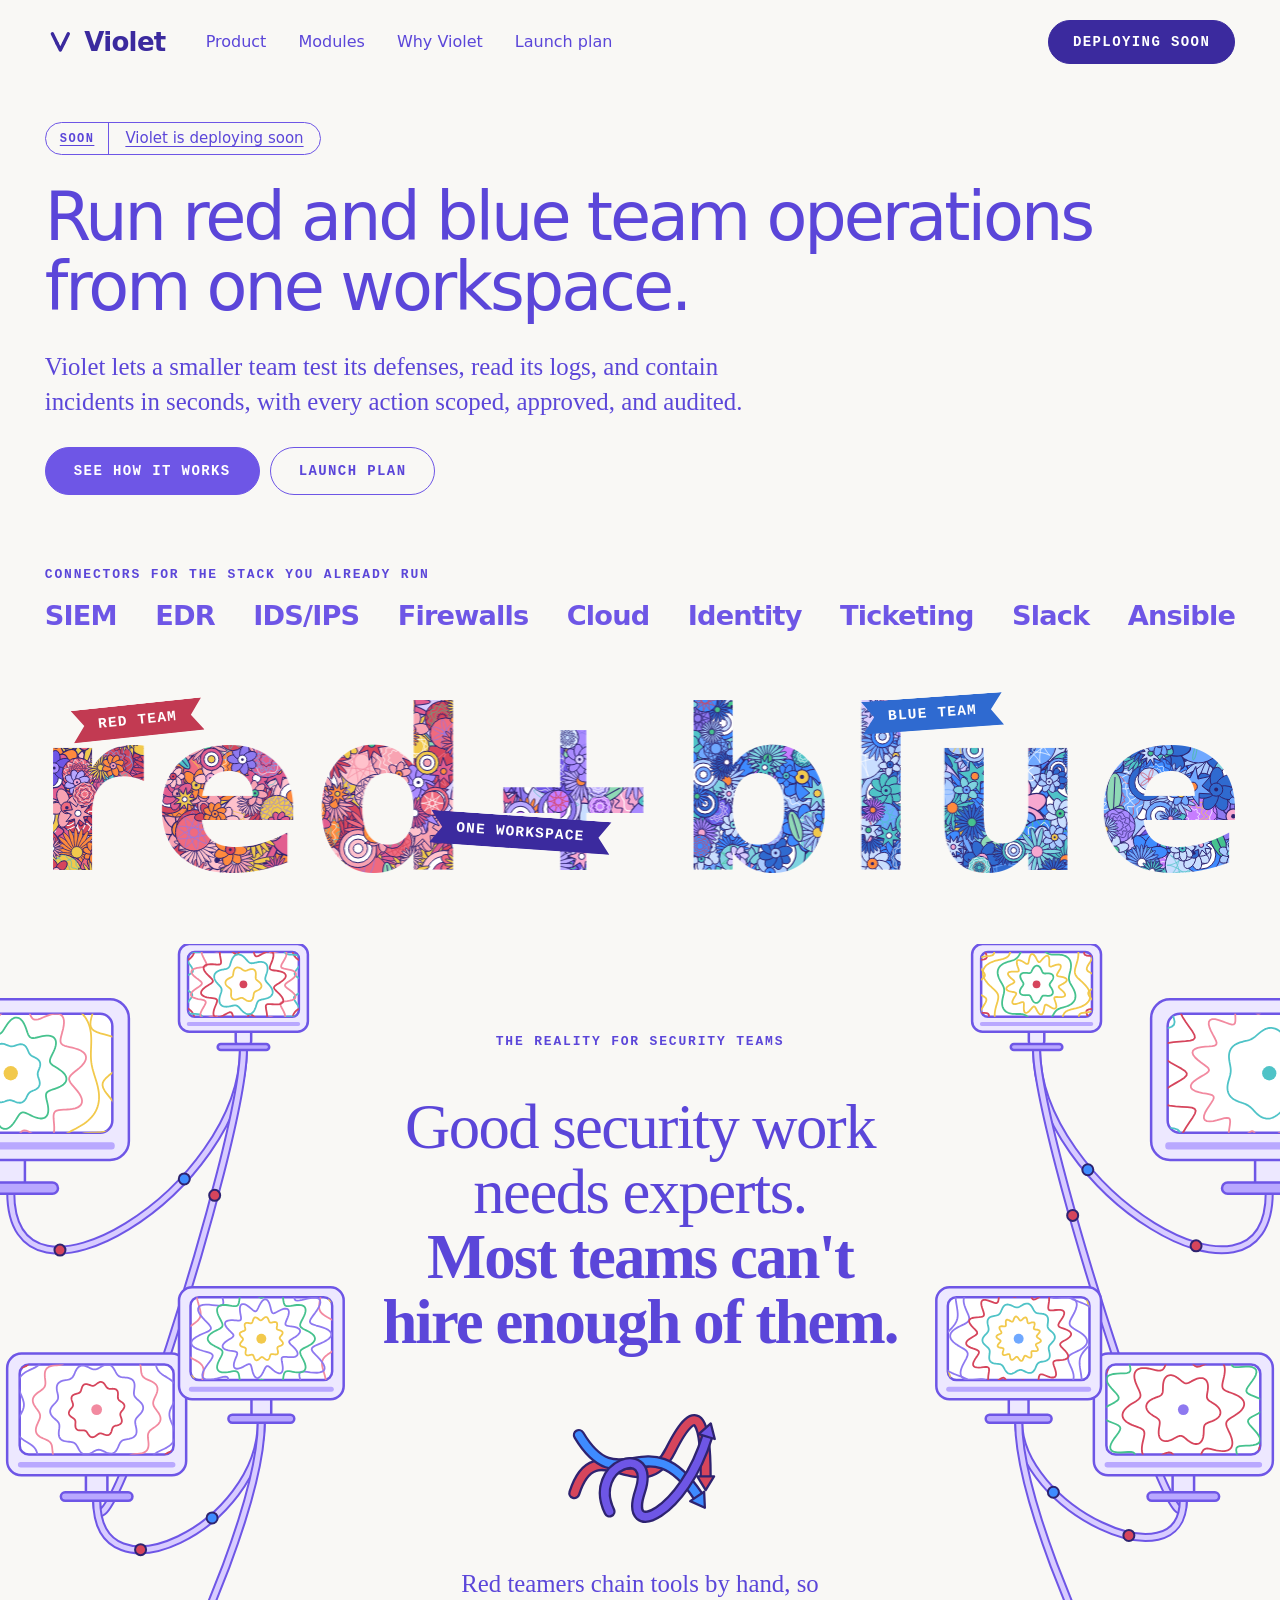
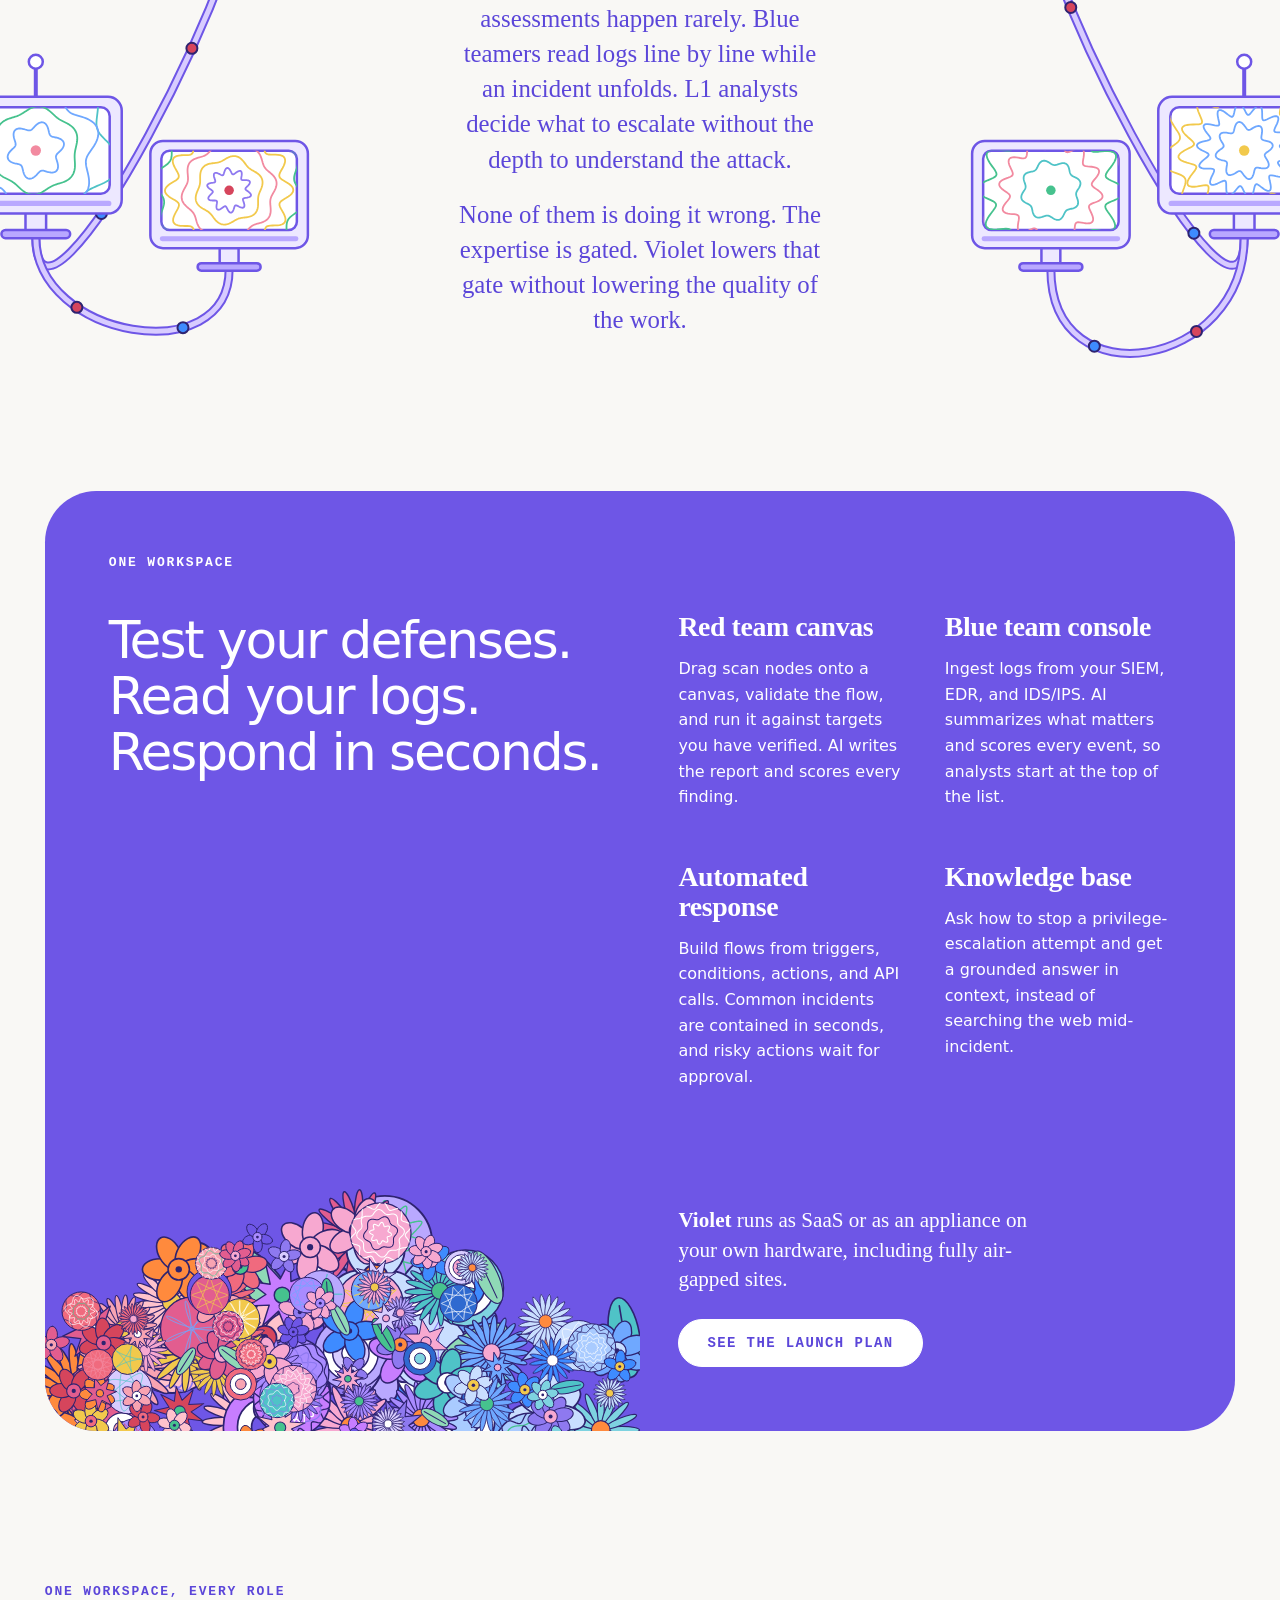
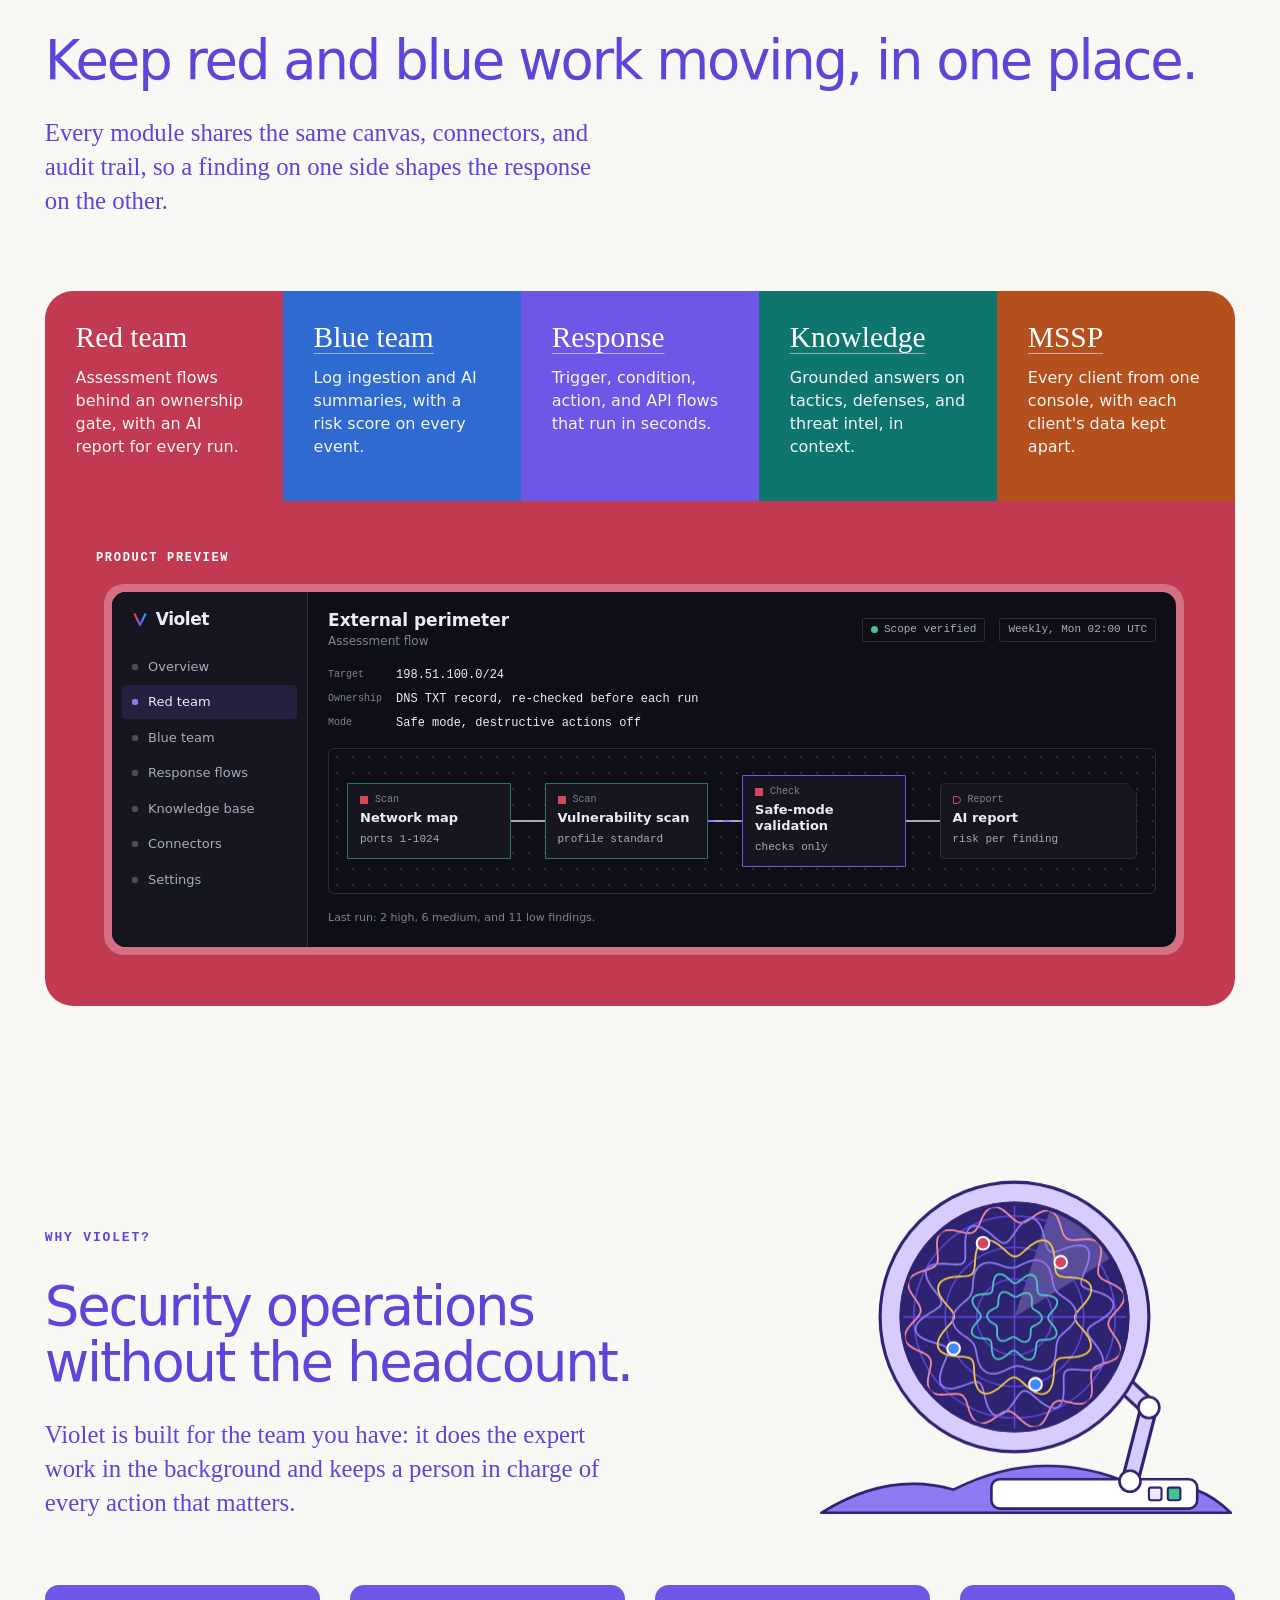
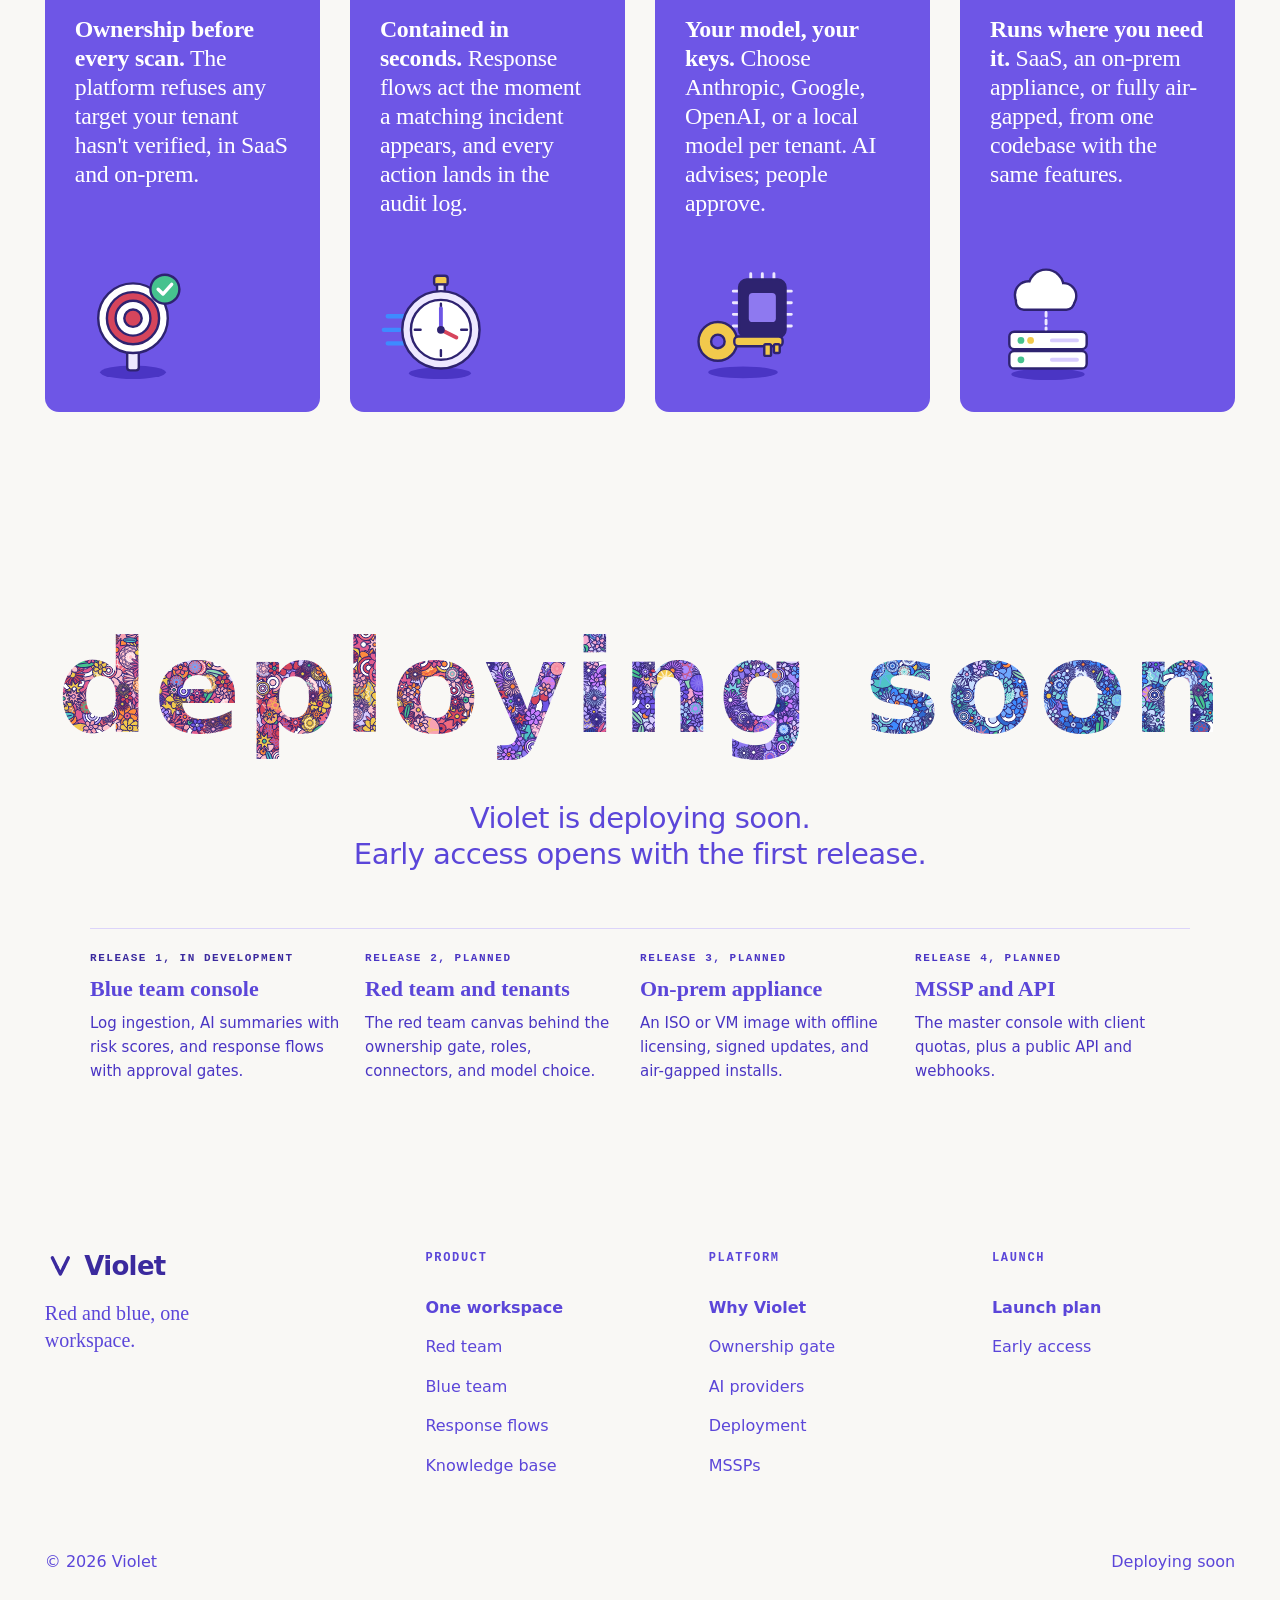
==== commit 9529787d: "feat: rebuild the site after the tines.com layout with generative art Light page in one violet with " ====
--- a/index.html
+++ b/index.html
@@ -4,29 +4,28 @@
 <meta charset="utf-8">
 <meta name="viewport" content="width=device-width, initial-scale=1, viewport-fit=cover">
 <title>Violet</title>
-<meta name="description" content="Violet puts offensive testing, AI-assisted log analysis, and real-time automated response in one visual workspace. SaaS or on-prem. Deploying soon.">
-<meta http-equiv="Content-Security-Policy" content="default-src 'self'; script-src 'self' 'sha256-agnvbblsjnw8TmXbDDw0j5THw95zdpu3CmsnlC3zm8o='; style-src 'self' https://fonts.googleapis.com; font-src https://fonts.gstatic.com; img-src 'self' data:; connect-src 'none'; object-src 'none'; base-uri 'self'; form-action 'none'">
+<meta name="description" content="Violet puts offensive testing, AI-assisted log analysis, and real-time automated response in one workspace. SaaS or on-prem. Deploying soon.">
+<meta http-equiv="Content-Security-Policy" content="default-src 'self'; script-src 'self'; style-src 'self' https://fonts.googleapis.com; font-src https://fonts.gstatic.com; img-src 'self' data:; connect-src 'none'; object-src 'none'; base-uri 'self'; form-action 'none'">
 <meta name="referrer" content="strict-origin-when-cross-origin">
-<meta name="theme-color" content="#0E0F16">
+<meta name="theme-color" content="#F9F8F5">
 <meta property="og:title" content="Violet">
 <meta property="og:description" content="Red and blue team operations and incident response in one workspace. Deploying soon.">
 <meta property="og:type" content="website">
 <link rel="icon" href="assets/favicon.svg" type="image/svg+xml">
 <link rel="preconnect" href="https://fonts.googleapis.com">
 <link rel="preconnect" href="https://fonts.gstatic.com" crossorigin>
-<link rel="stylesheet" href="https://fonts.googleapis.com/css2?family=Geist:wght@400..600&family=Hanken+Grotesk:wght@700&family=IBM+Plex+Mono:wght@400;500&display=swap">
+<link rel="stylesheet" href="https://fonts.googleapis.com/css2?family=Geist:wght@400..800&family=Hanken+Grotesk:wght@700&family=IBM+Plex+Mono:wght@400;500;600&family=Newsreader:opsz,wght@6..72,400..700&display=swap">
 <link rel="stylesheet" href="assets/motion/violet-motion.css">
 <link rel="stylesheet" href="assets/css/site.css">
-<script>(function(){try{var t=localStorage.getItem("violet-theme");if(t==="light"||t==="dark")document.documentElement.setAttribute("data-theme",t);}catch(e){}})();</script>
-<script src="assets/motion/violet-motion.js" defer></script>
 <script src="assets/js/site.js" defer></script>
+<script src="assets/js/art.js" defer></script>
 </head>
 <body>
 <a class="skip-link" href="#main">Skip to content</a>
 
 <header class="site-header">
   <div class="wrap site-header__inner">
-    <a class="lockup lockup--header" href="#top" aria-label="Violet home">
+    <a class="lockup" href="#top" aria-label="Violet home">
       <svg class="vm-mark vm-boot vm-run" viewBox="0 0 200 200" aria-hidden="true" focusable="false">
         <path class="vm-s-red" d="M48 44 L79 108" stroke-width="22" pathLength="1"/>
         <path class="vm-s-blue" d="M152 44 L121 108" stroke-width="22" pathLength="1"/>
@@ -37,18 +36,13 @@
     <nav class="site-nav" id="site-nav" aria-label="Main" data-open="false">
       <ul>
         <li><a href="#product">Product</a></li>
-        <li><a href="#red-team">Red team</a></li>
-        <li><a href="#blue-team">Blue team</a></li>
-        <li><a href="#connectors">Connectors</a></li>
-        <li><a href="#deployment">Deployment</a></li>
-        <li><a href="#security">Security</a></li>
+        <li><a href="#modules">Modules</a></li>
+        <li><a href="#why">Why Violet</a></li>
+        <li><a href="#launch">Launch plan</a></li>
       </ul>
     </nav>
-    <div class="site-header__actions">
-      <button class="theme-toggle" type="button" data-theme-toggle>Light theme</button>
-      <button class="menu-toggle" type="button" data-menu-toggle aria-controls="site-nav" aria-expanded="false">Menu</button>
-      <a class="btn btn--primary" href="#launch">Launch plan</a>
-    </div>
+    <a class="pill pill--deep site-header__cta" href="#launch">Deploying soon</a>
+    <button class="menu-toggle" type="button" data-menu-toggle aria-controls="site-nav" aria-expanded="false">Menu</button>
   </div>
 </header>
 
@@ -57,585 +51,384 @@
   <section class="hero" id="top" aria-labelledby="hero-title">
     <div class="wrap">
       <div class="hero__copy">
-        <span class="status"><span class="dot dot--warning" aria-hidden="true"></span>Deploying soon</span>
-        <h1 id="hero-title">Run red and blue team operations from one workspace.</h1>
-        <p class="lead">Build scan flows by dragging nodes. Get AI log summaries with risk scores. Respond to incidents automatically, in seconds. Violet runs as SaaS or on your own hardware, so a smaller team can run competent security operations.</p>
-        <div class="hero__ctas">
-          <a class="btn btn--primary" href="#product">See how it works</a>
-          <a class="btn btn--secondary" href="#launch">Launch plan</a>
-        </div>
-      </div>
-
-      <figure class="panel panel--blue hero__canvas ctx-blue" aria-labelledby="canvas-title">
-        <div class="panel__bar">
-          <span class="panel__title" id="canvas-title">Brute-force containment</span>
-          <span class="chip chip--blue">Blue team</span>
-          <span class="chip">Example</span>
-          <span class="run-state"><span class="vm-spinner" aria-hidden="true"></span>Running</span>
-        </div>
-        <div class="canvas__stage">
-          <ol class="flow" aria-label="Response flow, four steps">
-            <li class="flow__step">
-              <div class="node node--trigger" data-state="done">
-                <span class="node__type"><i class="shape shape--trigger"></i>Trigger</span>
-                <span class="node__title">Repeated failed logins</span>
-                <code class="node__param">count &gt;= 10 within 5m</code>
+        <a class="announce" href="#launch">
+          <span class="announce__tag">Soon</span>
+          <span class="announce__text">Violet is deploying soon</span>
+        </a>
+        <h1 id="hero-title"><span>Run red and blue team operations</span> <span>from one workspace.</span></h1>
+        <p class="lead">Violet lets a smaller team test its defenses, read its logs, and contain incidents in seconds, with every action scoped, approved, and audited.</p>
+        <div class="pill-row">
+          <a class="pill pill--solid" href="#modules">See how it works</a>
+          <a class="pill pill--outline" href="#launch">Launch plan</a>
+        </div>
+      </div>
+      <ul class="stack-strip" aria-label="Connector categories">
+        <li class="stack-strip__label"><span class="label">Connectors for the stack you already run</span></li>
+        <li>SIEM</li><li>EDR</li><li>IDS/IPS</li><li>Firewalls</li><li>Cloud</li><li>Identity</li><li>Ticketing</li><li>Slack</li><li>Ansible</li>
+      </ul>
+      <div class="art art--hero">
+        <canvas data-art="word" data-text="red+blue" data-narrow="red+|blue" data-zones="red:3,violet:1,blue:4" data-seed="7" role="img" aria-label="red plus blue, drawn in flowers and rosettes"></canvas>
+        <span class="ribbon ribbon--red" aria-hidden="true">Red team</span>
+        <span class="ribbon ribbon--violet" aria-hidden="true">One workspace</span>
+        <span class="ribbon ribbon--blue" aria-hidden="true">Blue team</span>
+      </div>
+    </div>
+  </section>
+
+  <section class="problem" aria-labelledby="problem-title">
+    <canvas class="problem__art problem__art--left" data-art="screens" data-side="left" aria-hidden="true"></canvas>
+    <canvas class="problem__art problem__art--right" data-art="screens" data-side="right" aria-hidden="true"></canvas>
+    <div class="wrap">
+      <div class="problem__body">
+        <span class="label">The reality for security teams</span>
+        <h2 id="problem-title">Good security work needs experts. <b>Most teams can't hire enough of them.</b></h2>
+        <svg class="tangle" viewBox="0 0 220 160" aria-hidden="true" focusable="false">
+          <g fill="none" stroke-linecap="round" stroke-linejoin="round">
+            <path d="M24 118 C 52 30, 112 138, 150 62 S 196 32, 196 96" stroke="#2E2370" stroke-width="16"/>
+            <path d="M24 118 C 52 30, 112 138, 150 62 S 196 32, 196 96" stroke="#D6455C" stroke-width="10"/>
+            <path d="M30 42 C 84 132, 120 22, 186 122" stroke="#2E2370" stroke-width="16"/>
+            <path d="M30 42 C 84 132, 120 22, 186 122" stroke="#3E8BFF" stroke-width="10"/>
+            <path d="M70 142 C 40 80, 132 50, 110 116 S 168 144, 198 44" stroke="#2E2370" stroke-width="16"/>
+            <path d="M70 142 C 40 80, 132 50, 110 116 S 168 144, 198 44" stroke="#6E56E6" stroke-width="10"/>
+          </g>
+          <g stroke="#2E2370" stroke-width="3" stroke-linejoin="round">
+            <polygon points="-2,-11 16,0 -2,11" fill="#D6455C" transform="translate(196 98) rotate(90)"/>
+            <polygon points="-2,-11 16,0 -2,11" fill="#3E8BFF" transform="translate(186 124) rotate(56)"/>
+            <polygon points="-2,-11 16,0 -2,11" fill="#6E56E6" transform="translate(198 42) rotate(-73)"/>
+          </g>
+        </svg>
+        <p>Red teamers chain tools by hand, so assessments happen rarely. Blue teamers read logs line by line while an incident unfolds. L1 analysts decide what to escalate without the depth to understand the attack.</p>
+        <p>None of them is doing it wrong. The expertise is gated. Violet lowers that gate without lowering the quality of the work.</p>
+      </div>
+    </div>
+  </section>
+
+  <section id="product" aria-labelledby="product-title">
+    <div class="wrap">
+      <div class="block">
+        <span class="label">One workspace</span>
+        <div class="block__grid">
+          <h2 class="block__statement" id="product-title"><span>Test your defenses.</span> <span>Read your logs.</span> <span>Respond in seconds.</span></h2>
+          <div class="features">
+            <div class="feature">
+              <h3>Red team canvas</h3>
+              <p>Drag scan nodes onto a canvas, validate the flow, and run it against targets you have verified. AI writes the report and scores every finding.</p>
+            </div>
+            <div class="feature">
+              <h3>Blue team console</h3>
+              <p>Ingest logs from your SIEM, EDR, and IDS/IPS. AI summarizes what matters and scores every event, so analysts start at the top of the list.</p>
+            </div>
+            <div class="feature">
+              <h3>Automated response</h3>
+              <p>Build flows from triggers, conditions, actions, and API calls. Common incidents are contained in seconds, and risky actions wait for approval.</p>
+            </div>
+            <div class="feature">
+              <h3>Knowledge base</h3>
+              <p>Ask how to stop a privilege-escalation attempt and get a grounded answer in context, instead of searching the web mid-incident.</p>
+            </div>
+          </div>
+          <div class="block__foot">
+            <p><b>Violet</b> runs as SaaS or as an appliance on your own hardware, including fully air-gapped sites.</p>
+            <a class="pill pill--white" href="#launch">See the launch plan</a>
+          </div>
+        </div>
+        <canvas class="block__field" data-art="field" aria-hidden="true"></canvas>
+      </div>
+    </div>
+  </section>
+
+  <section class="section" id="modules" aria-labelledby="modules-title">
+    <div class="wrap">
+      <div class="section-head">
+        <span class="label">One workspace, every role</span>
+        <h2 class="section-title" id="modules-title">Keep red and blue work moving, in one place.</h2>
+        <p class="lead">Every module shares the same canvas, connectors, and audit trail, so a finding on one side shapes the response on the other.</p>
+      </div>
+
+      <div class="teams">
+        <div class="teams__tabs" role="tablist" aria-label="Modules" data-tabs>
+          <button class="team-tab tone-red" type="button" role="tab" id="tab-red" aria-controls="panel-red" aria-selected="true">
+            <span class="team-tab__name">Red team</span>
+            <span class="team-tab__desc">Assessment flows behind an ownership gate, with an AI report for every run.</span>
+          </button>
+          <button class="team-tab tone-blue" type="button" role="tab" id="tab-blue" aria-controls="panel-blue" aria-selected="false" tabindex="-1">
+            <span class="team-tab__name">Blue team</span>
+            <span class="team-tab__desc">Log ingestion and AI summaries, with a risk score on every event.</span>
+          </button>
+          <button class="team-tab tone-violet" type="button" role="tab" id="tab-response" aria-controls="panel-response" aria-selected="false" tabindex="-1">
+            <span class="team-tab__name">Response</span>
+            <span class="team-tab__desc">Trigger, condition, action, and API flows that run in seconds.</span>
+          </button>
+          <button class="team-tab tone-teal" type="button" role="tab" id="tab-kb" aria-controls="panel-kb" aria-selected="false" tabindex="-1">
+            <span class="team-tab__name">Knowledge</span>
+            <span class="team-tab__desc">Grounded answers on tactics, defenses, and threat intel, in context.</span>
+          </button>
+          <button class="team-tab tone-orange" type="button" role="tab" id="tab-mssp" aria-controls="panel-mssp" aria-selected="false" tabindex="-1">
+            <span class="team-tab__name">MSSP</span>
+            <span class="team-tab__desc">Every client from one console, with each client's data kept apart.</span>
+          </button>
+        </div>
+
+        <div class="team-panel tone-red" role="tabpanel" id="panel-red" aria-labelledby="tab-red">
+          <span class="team-panel__label">Product preview</span>
+          <figure class="shot">
+            <div class="app">
+              <aside class="app__side" aria-hidden="true">
+                <span class="lockup lockup--light"><svg class="vm-mark" viewBox="0 0 200 200"><path class="vm-s-red" d="M48 44 L79 108" stroke-width="22"/><path class="vm-s-blue" d="M152 44 L121 108" stroke-width="22"/><path class="vm-s-violet" d="M79 108 L100 150 L121 108" stroke-width="22"/></svg><span>Violet</span></span>
+                <ul class="app__nav"><li>Overview</li><li class="is-active">Red team</li><li>Blue team</li><li>Response flows</li><li>Knowledge base</li><li>Connectors</li><li>Settings</li></ul>
+              </aside>
+              <div class="app__main">
+                <div class="app__head">
+                  <div class="app__head-text"><span class="app__title">External perimeter</span><span class="app__sub">Assessment flow</span></div>
+                  <span class="chip"><span class="dot dot--good"></span>Scope verified</span>
+                  <span class="chip">Weekly, Mon 02:00 UTC</span>
+                </div>
+                <dl class="kv">
+                  <dt>Target</dt><dd>198.51.100.0/24</dd>
+                  <dt>Ownership</dt><dd>DNS TXT record, re-checked before each run</dd>
+                  <dt>Mode</dt><dd>Safe mode, destructive actions off</dd>
+                </dl>
+                <div class="canvas-ui ctx-red">
+                  <ol class="flow">
+                    <li class="flow__step"><div class="node node--action" data-state="done"><span class="node__type"><i class="shape shape--action"></i>Scan</span><span class="node__title">Network map</span><code class="node__param">ports 1-1024</code></div><svg class="edge" viewBox="0 0 34 12" aria-hidden="true"><path class="vm-flow__base" d="M0 6 H34"/></svg></li>
+                    <li class="flow__step"><div class="node node--action" data-state="done"><span class="node__type"><i class="shape shape--action"></i>Scan</span><span class="node__title">Vulnerability scan</span><code class="node__param">profile standard</code></div><svg class="edge" viewBox="0 0 34 12" aria-hidden="true"><path class="vm-flow__base" d="M0 6 H34"/><path class="vm-flow__pulse" d="M0 6 H34"/></svg></li>
+                    <li class="flow__step"><div class="node node--action" data-state="active"><span class="node__type"><i class="shape shape--action"></i>Check</span><span class="node__title">Safe-mode validation</span><code class="node__param">checks only</code></div><svg class="edge" viewBox="0 0 34 12" aria-hidden="true"><path class="vm-flow__base" d="M0 6 H34"/></svg></li>
+                    <li class="flow__step"><div class="node node--api"><span class="node__type"><i class="shape shape--api"></i>Report</span><span class="node__title">AI report</span><code class="node__param">risk per finding</code></div></li>
+                  </ol>
+                </div>
+                <p class="note">Last run: 2 high, 6 medium, and 11 low findings.</p>
               </div>
-              <svg class="edge edge--h" viewBox="0 0 44 12" aria-hidden="true"><path class="vm-flow__base" d="M0 6 H44"/><path class="vm-flow__pulse" d="M0 6 H44"/></svg>
-              <svg class="edge edge--v" viewBox="0 0 12 28" aria-hidden="true"><path class="vm-flow__base" d="M6 0 V28"/><path class="vm-flow__pulse" d="M6 0 V28"/></svg>
-            </li>
-            <li class="flow__step">
-              <div class="node node--condition" data-state="done">
-                <span class="node__type"><i class="shape shape--condition"></i>Condition</span>
-                <span class="node__title">Unknown source</span>
-                <code class="node__param">src_ip not in allowlist</code>
+            </div>
+          </figure>
+        </div>
+
+        <div class="team-panel tone-blue" role="tabpanel" id="panel-blue" aria-labelledby="tab-blue" hidden>
+          <span class="team-panel__label">Product preview</span>
+          <figure class="shot">
+            <div class="app">
+              <aside class="app__side" aria-hidden="true">
+                <span class="lockup lockup--light"><svg class="vm-mark" viewBox="0 0 200 200"><path class="vm-s-red" d="M48 44 L79 108" stroke-width="22"/><path class="vm-s-blue" d="M152 44 L121 108" stroke-width="22"/><path class="vm-s-violet" d="M79 108 L100 150 L121 108" stroke-width="22"/></svg><span>Violet</span></span>
+                <ul class="app__nav"><li>Overview</li><li>Red team</li><li class="is-active">Blue team</li><li>Response flows</li><li>Knowledge base</li><li>Connectors</li><li>Settings</li></ul>
+              </aside>
+              <div class="app__main">
+                <div class="app__head">
+                  <div class="app__head-text"><span class="app__title">Triage</span><span class="app__sub">Events ranked by risk score</span></div>
+                  <span class="chip"><span class="dot dot--good"></span>Ingesting from 3 sources</span>
+                </div>
+                <div class="split-ui">
+                  <div class="table-scroll">
+                    <table class="data">
+                      <thead><tr><th class="num" scope="col">Score</th><th scope="col">Severity</th><th scope="col">Event</th><th scope="col">Source</th></tr></thead>
+                      <tbody>
+                        <tr class="is-selected"><td class="num">92</td><td><span class="sev sev--critical"><i></i>Critical</span></td><td class="text">12 failed logins, then a success</td><td>vpn-gw-1</td></tr>
+                        <tr><td class="num">78</td><td><span class="sev sev--high"><i></i>High</span></td><td class="text">Unauthorized query on customer table</td><td>db-prod-2</td></tr>
+                        <tr><td class="num">54</td><td><span class="sev sev--medium"><i></i>Medium</span></td><td class="text">Admin account created outside change window</td><td>idp</td></tr>
+                        <tr><td class="num">27</td><td><span class="sev sev--low"><i></i>Low</span></td><td class="text">Port 8443 newly reachable</td><td>web-03</td></tr>
+                        <tr><td class="num">5</td><td><span class="sev sev--info"><i></i>Info</span></td><td class="text">EDR agent heartbeat restored</td><td>ws-114</td></tr>
+                      </tbody>
+                    </table>
+                  </div>
+                  <div class="pane">
+                    <div class="pane__head"><span class="pane__title">AI summary</span><span class="score">92</span><span class="sev sev--critical"><i></i>Critical</span></div>
+                    <p>Twelve failed logins for svc-backup from 203.0.113.24 were followed by a successful login at 14:01. This matches a brute-force compromise of a service account.</p>
+                    <ul class="checks"><li>Block 203.0.113.24 at the edge firewall</li><li>Reset the svc-backup credentials</li><li>Review sessions opened since 14:01</li></ul>
+                    <p class="note">Advisory. Actions run only through your response flows.</p>
+                  </div>
+                </div>
               </div>
-              <svg class="edge edge--h" viewBox="0 0 44 12" aria-hidden="true"><path class="vm-flow__base" d="M0 6 H44"/><path class="vm-flow__pulse" d="M0 6 H44"/></svg>
-              <svg class="edge edge--v" viewBox="0 0 12 28" aria-hidden="true"><path class="vm-flow__base" d="M6 0 V28"/><path class="vm-flow__pulse" d="M6 0 V28"/></svg>
-            </li>
-            <li class="flow__step">
-              <div class="node node--action" data-state="done">
-                <span class="node__type"><i class="shape shape--action"></i>Action</span>
-                <span class="node__title">Block IP</span>
-                <code class="node__param">203.0.113.24 on edge-fw-1</code>
-              </div>
-              <svg class="edge edge--h" viewBox="0 0 44 12" aria-hidden="true"><path class="vm-flow__base" d="M0 6 H44"/><path class="vm-flow__pulse" d="M0 6 H44"/></svg>
-              <svg class="edge edge--v" viewBox="0 0 12 28" aria-hidden="true"><path class="vm-flow__base" d="M6 0 V28"/><path class="vm-flow__pulse" d="M6 0 V28"/></svg>
-            </li>
-            <li class="flow__step">
-              <div class="node node--api" data-state="active">
-                <span class="node__type"><i class="shape shape--api"></i>API call</span>
-                <span class="node__title">Notify the SOC</span>
-                <code class="node__param">channel soc-alerts</code>
-              </div>
-            </li>
-          </ol>
-        </div>
-        <div class="canvas__foot">
-          <table class="runlog">
-            <caption class="visually-hidden">Run log for this example flow</caption>
-            <tbody>
-              <tr><td>14:02:07</td><td>trigger</td><td>12 failed logins for svc-backup from 203.0.113.24</td></tr>
-              <tr><td>14:02:07</td><td>condition</td><td>203.0.113.24 is not on the allowlist</td></tr>
-              <tr><td>14:02:08</td><td>action</td><td>Blocked 203.0.113.24 on edge-fw-1</td></tr>
-              <tr><td>14:02:08</td><td>api call</td><td>Notifying soc-alerts</td></tr>
-            </tbody>
-          </table>
-        </div>
-      </figure>
-
-      <p class="audience">Built for <strong>SOC analysts</strong>, <strong>SOC managers</strong>, <strong>red teamers</strong>, <strong>CISOs</strong>, and <strong>MSSP operators</strong>.</p>
-    </div>
-  </section>
-
-  <section class="band band--alt" aria-labelledby="problem-title">
-    <div class="wrap">
-      <div class="section-head">
-        <h2 id="problem-title">Competent security work is gated behind expertise most teams can't hire.</h2>
-        <p class="lead">Three roles carry front-line security work. Each one hits a different wall.</p>
-      </div>
-      <div class="gaps">
-        <div class="gap">
-          <h3><span class="dot dot--red" aria-hidden="true"></span>Red teamers</h3>
-          <p>Penetration testing needs scarce experts. Without a modular way to chain tools into a reusable sequence, assessments happen rarely and unevenly.</p>
-        </div>
-        <div class="gap">
-          <h3><span class="dot dot--blue" aria-hidden="true"></span>Blue teamers</h3>
-          <p>Investigating an incident means reading large volumes of logs by hand. Separating real threats from noise takes more time than an active incident allows.</p>
-        </div>
-        <div class="gap">
-          <h3><span class="dot" aria-hidden="true"></span>L1 analysts</h3>
-          <p>They decide what to escalate, often without the training to understand the attack. Searching the web mid-incident slows the response and can make it worse.</p>
-        </div>
-      </div>
-      <p class="gap-close">Violet lowers that gate without lowering the quality of the work.</p>
-    </div>
-  </section>
-
-  <section class="band" id="product" aria-labelledby="product-title">
-    <div class="wrap">
-      <div class="section-head">
-        <h2 id="product-title">One workspace for both sides of the house.</h2>
-        <p class="lead">Offensive testing, log analysis, automated response, and a shared knowledge base, wired together so findings on one side inform the other.</p>
-      </div>
-      <div class="modules">
-        <article class="module module--red">
-          <h3>Red team canvas</h3>
-          <p>Drag scan nodes onto a canvas, wire them into an assessment, and validate it before anything runs. An AI report covers attack surface, vulnerabilities, and mitigations, with a risk score per finding.</p>
-          <ul class="module__facts">
-            <li>Network mapping, vulnerability scanning, safe-mode validation</li>
-            <li>Save as a template and re-run on a schedule</li>
-          </ul>
-        </article>
-        <article class="module module--blue">
-          <h3>Blue team console</h3>
-          <p>Ingest logs from your SIEM, EDR, and IDS/IPS, or upload JSON, CSV, or XML. AI summarizes what matters and scores every event, so analysts work the top of the list first.</p>
-          <ul class="module__facts">
-            <li>Continuous ingestion from connected sources</li>
-            <li>Per-event risk scores with recommended mitigations</li>
-          </ul>
-        </article>
-        <article class="module module--violet">
-          <h3>Automated response</h3>
-          <p>Build response flows from triggers, conditions, actions, and API calls. Common incidents are contained in seconds. High-impact actions wait for an approver.</p>
-          <ul class="module__facts">
-            <li>Flows tiered by severity, reversible where feasible</li>
-            <li>Every automated action written to the audit log</li>
-          </ul>
-        </article>
-        <article class="module">
-          <h3>Knowledge base</h3>
-          <p>Ask how to mitigate a privilege-escalation attempt and get a grounded answer mapped to common frameworks, in context, instead of searching the web mid-incident.</p>
-          <ul class="module__facts">
-            <li>Red-team tactics, blue-team defenses, threat intelligence</li>
-            <li>Updates by signed package on air-gapped installs</li>
-          </ul>
-        </article>
-      </div>
-    </div>
-  </section>
-
-  <section class="band band--alt" id="roles" aria-labelledby="roles-title">
-    <div class="wrap">
-      <div class="section-head">
-        <h2 id="roles-title">Each role gets the view it needs.</h2>
-        <p class="lead">The same workspace, shaped around the job each person does.</p>
-      </div>
-
-      <div class="tabs">
-        <div class="tablist vm-tabbar" role="tablist" aria-label="Roles" data-tabs>
-          <button class="tab" type="button" role="tab" id="tab-analyst" aria-controls="panel-analyst" aria-selected="true">SOC analyst</button>
-          <button class="tab" type="button" role="tab" id="tab-manager" aria-controls="panel-manager" aria-selected="false" tabindex="-1">SOC manager</button>
-          <button class="tab" type="button" role="tab" id="tab-red" aria-controls="panel-red" aria-selected="false" tabindex="-1">Red teamer</button>
-          <button class="tab" type="button" role="tab" id="tab-ciso" aria-controls="panel-ciso" aria-selected="false" tabindex="-1">CISO</button>
-          <button class="tab" type="button" role="tab" id="tab-mssp" aria-controls="panel-mssp" aria-selected="false" tabindex="-1">MSSP operator</button>
-          <span class="vm-tab-indicator" aria-hidden="true"></span>
-        </div>
-
-        <div class="tabpanel" role="tabpanel" id="panel-analyst" aria-labelledby="tab-analyst">
-          <div class="role">
-            <div class="role__copy">
-              <h3>Triage by risk, not by arrival order.</h3>
-              <p>Read AI summaries ranked by risk score instead of raw logs. Each event carries its severity, its source, and the recommended next step. Run the matching response flow in one click.</p>
-              <p class="role__outcome"><strong>Success looks like:</strong> the top of the list is the real incident, and the common ones are already handled.</p>
-            </div>
-            <figure class="panel panel--blue">
-              <div class="panel__bar">
-                <span class="panel__title">Prioritized events</span>
-                <span class="chip">Example data</span>
-              </div>
-              <div class="table-scroll">
-                <table class="data">
-                  <caption class="visually-hidden">Example events ranked by risk score</caption>
-                  <thead><tr><th class="num" scope="col">Score</th><th scope="col">Severity</th><th scope="col">Event</th><th scope="col">Source</th></tr></thead>
+            </div>
+          </figure>
+        </div>
+
+        <div class="team-panel tone-violet" role="tabpanel" id="panel-response" aria-labelledby="tab-response" hidden>
+          <span class="team-panel__label">Product preview</span>
+          <figure class="shot">
+            <div class="app">
+              <aside class="app__side" aria-hidden="true">
+                <span class="lockup lockup--light"><svg class="vm-mark" viewBox="0 0 200 200"><path class="vm-s-red" d="M48 44 L79 108" stroke-width="22"/><path class="vm-s-blue" d="M152 44 L121 108" stroke-width="22"/><path class="vm-s-violet" d="M79 108 L100 150 L121 108" stroke-width="22"/></svg><span>Violet</span></span>
+                <ul class="app__nav"><li>Overview</li><li>Red team</li><li>Blue team</li><li class="is-active">Response flows</li><li>Knowledge base</li><li>Connectors</li><li>Settings</li></ul>
+              </aside>
+              <div class="app__main">
+                <div class="app__head">
+                  <div class="app__head-text"><span class="app__title">Brute-force containment</span><span class="app__sub">Response flow</span></div>
+                  <span class="chip"><span class="vm-spinner" aria-hidden="true"></span>Running</span>
+                </div>
+                <div class="canvas-ui">
+                  <ol class="flow">
+                    <li class="flow__step"><div class="node node--trigger" data-state="done"><span class="node__type"><i class="shape shape--trigger"></i>Trigger</span><span class="node__title">Repeated failed logins</span><code class="node__param">count &gt;= 10 in 5m</code></div><svg class="edge" viewBox="0 0 34 12" aria-hidden="true"><path class="vm-flow__base" d="M0 6 H34"/><path class="vm-flow__pulse" d="M0 6 H34"/></svg></li>
+                    <li class="flow__step"><div class="node" data-state="done"><span class="node__type"><i class="shape shape--condition"></i>Condition</span><span class="node__title">Unknown source</span><code class="node__param">src_ip not in allowlist</code></div><svg class="edge" viewBox="0 0 34 12" aria-hidden="true"><path class="vm-flow__base" d="M0 6 H34"/><path class="vm-flow__pulse" d="M0 6 H34"/></svg></li>
+                    <li class="flow__step"><div class="node node--action" data-state="done"><span class="node__type"><i class="shape shape--action"></i>Action</span><span class="node__title">Block IP</span><code class="node__param">203.0.113.24 on edge-fw-1</code></div><svg class="edge" viewBox="0 0 34 12" aria-hidden="true"><path class="vm-flow__base" d="M0 6 H34"/><path class="vm-flow__pulse" d="M0 6 H34"/></svg></li>
+                    <li class="flow__step"><div class="node node--api" data-state="active"><span class="node__type"><i class="shape shape--api"></i>API call</span><span class="node__title">Notify the SOC</span><code class="node__param">channel soc-alerts</code></div></li>
+                  </ol>
+                </div>
+                <table class="runlog">
                   <tbody>
-                    <tr class="is-selected"><td class="num">92</td><td><span class="sev sev--critical"><i></i>Critical</span></td><td class="text">12 failed logins, then a success</td><td>vpn-gw-1</td></tr>
-                    <tr><td class="num">78</td><td><span class="sev sev--high"><i></i>High</span></td><td class="text">Unauthorized query on customer table</td><td>db-prod-2</td></tr>
-                    <tr><td class="num">54</td><td><span class="sev sev--medium"><i></i>Medium</span></td><td class="text">Admin account created outside change window</td><td>idp</td></tr>
-                    <tr><td class="num">27</td><td><span class="sev sev--low"><i></i>Low</span></td><td class="text">Port 8443 newly reachable</td><td>web-03</td></tr>
-                    <tr><td class="num">5</td><td><span class="sev sev--info"><i></i>Info</span></td><td class="text">EDR agent heartbeat restored</td><td>ws-114</td></tr>
+                    <tr><td>14:02:07</td><td>trigger</td><td>12 failed logins for svc-backup from 203.0.113.24</td></tr>
+                    <tr><td>14:02:07</td><td>condition</td><td>203.0.113.24 is not on the allowlist</td></tr>
+                    <tr><td>14:02:08</td><td>action</td><td>Blocked 203.0.113.24 on edge-fw-1</td></tr>
+                    <tr><td>14:02:08</td><td>api call</td><td>Notifying soc-alerts</td></tr>
                   </tbody>
                 </table>
               </div>
-            </figure>
-          </div>
-        </div>
-
-        <div class="tabpanel" role="tabpanel" id="panel-manager" aria-labelledby="tab-manager" hidden>
-          <div class="role">
-            <div class="role__copy">
-              <h3>Playbooks juniors can run, with approval where it counts.</h3>
-              <p>Design response flows once and let the team run them. Isolating a host, revoking access, or blocking a range can require approval, and the approver can be required to be a different person from the operator.</p>
-              <p class="role__outcome"><strong>Success looks like:</strong> repeatable, auditable response, whoever is on shift.</p>
-            </div>
-            <figure class="panel panel--blue">
-              <div class="panel__bar">
-                <span class="panel__title">Approval queue</span>
-                <span class="chip">Example data</span>
+            </div>
+          </figure>
+        </div>
+
+        <div class="team-panel tone-teal" role="tabpanel" id="panel-kb" aria-labelledby="tab-kb" hidden>
+          <span class="team-panel__label">Product preview</span>
+          <figure class="shot">
+            <div class="app">
+              <aside class="app__side" aria-hidden="true">
+                <span class="lockup lockup--light"><svg class="vm-mark" viewBox="0 0 200 200"><path class="vm-s-red" d="M48 44 L79 108" stroke-width="22"/><path class="vm-s-blue" d="M152 44 L121 108" stroke-width="22"/><path class="vm-s-violet" d="M79 108 L100 150 L121 108" stroke-width="22"/></svg><span>Violet</span></span>
+                <ul class="app__nav"><li>Overview</li><li>Red team</li><li>Blue team</li><li>Response flows</li><li class="is-active">Knowledge base</li><li>Connectors</li><li>Settings</li></ul>
+              </aside>
+              <div class="app__main">
+                <div class="app__head">
+                  <div class="app__head-text"><span class="app__title">Knowledge base</span><span class="app__sub">Grounded answers in context</span></div>
+                </div>
+                <div class="qa">
+                  <p class="q">How do I contain a privilege-escalation attempt on a Linux host?</p>
+                  <div class="a">
+                    <p>Isolate the host first, then preserve evidence before you remediate.</p>
+                    <ol>
+                      <li>Isolate the host with your EDR connector.</li>
+                      <li>Capture running processes and recent sudo activity.</li>
+                      <li>Revoke sessions for the affected accounts.</li>
+                      <li>Patch the exploited component, then restore access.</li>
+                    </ol>
+                    <div class="sources"><span class="chip">MITRE ATT&amp;CK T1068</span><span class="chip">Your runbook: host isolation</span></div>
+                  </div>
+                  <p class="note">Answers are grounded in your knowledge base and are advisory.</p>
+                </div>
               </div>
-              <div class="panel__body">
-                <div class="approval">
-                  <span class="approval__title">Isolate host db-prod-2</span>
-                  <div class="approval__meta">
-                    <span class="chip"><span class="dot dot--warning" aria-hidden="true"></span>Waiting for approval</span>
-                    <span class="chip">flow unauthorized-db-access</span>
-                  </div>
-                  <p class="approval__note">High-impact action. The approver must be a different person from the operator.</p>
+            </div>
+          </figure>
+        </div>
+
+        <div class="team-panel tone-orange" role="tabpanel" id="panel-mssp" aria-labelledby="tab-mssp" hidden>
+          <span class="team-panel__label">Product preview</span>
+          <figure class="shot">
+            <div class="app">
+              <aside class="app__side" aria-hidden="true">
+                <span class="lockup lockup--light"><svg class="vm-mark" viewBox="0 0 200 200"><path class="vm-s-red" d="M48 44 L79 108" stroke-width="22"/><path class="vm-s-blue" d="M152 44 L121 108" stroke-width="22"/><path class="vm-s-violet" d="M79 108 L100 150 L121 108" stroke-width="22"/></svg><span>Violet</span></span>
+                <ul class="app__nav"><li class="is-active">Clients</li><li>Red team</li><li>Blue team</li><li>Response flows</li><li>Knowledge base</li><li>Connectors</li><li>Settings</li></ul>
+              </aside>
+              <div class="app__main">
+                <div class="app__head">
+                  <div class="app__head-text"><span class="app__title">Master console</span><span class="app__sub">All client tenants</span></div>
+                  <span class="chip">7 of 10 client slots</span>
+                </div>
+                <div class="kpis">
+                  <div class="kpi"><span>Open incidents</span><strong>11</strong></div>
+                  <div class="kpi"><span>Healthy clients</span><strong>6 of 7</strong></div>
+                  <div class="kpi"><span>Connectors degraded</span><strong>1</strong></div>
                 </div>
                 <div class="table-scroll">
                   <table class="data">
-                    <caption class="visually-hidden">Example audit entries</caption>
-                    <thead><tr><th scope="col">Time</th><th scope="col">Actor</th><th scope="col">Action</th></tr></thead>
+                    <thead><tr><th scope="col">Client tenant</th><th class="num" scope="col">Open incidents</th><th scope="col">Health</th><th class="num" scope="col">Logs per day</th><th scope="col"></th></tr></thead>
                     <tbody>
-                      <tr><td>14:02:11</td><td>flow</td><td class="text">Unauthorized access detected on db-prod-2</td></tr>
-                      <tr><td>14:02:11</td><td>flow</td><td class="text">Requested isolate-host on db-prod-2</td></tr>
-                      <tr><td>14:02:12</td><td>system</td><td class="text">Paged the on-call SOC manager</td></tr>
+                      <tr><td class="text">Client A</td><td class="num">3</td><td><span class="chip"><span class="dot dot--good"></span>Healthy</span></td><td class="num">41 GB</td><td class="open">Open</td></tr>
+                      <tr><td class="text">Client B</td><td class="num">0</td><td><span class="chip"><span class="dot dot--good"></span>Healthy</span></td><td class="num">12 GB</td><td class="open">Open</td></tr>
+                      <tr><td class="text">Client C</td><td class="num">7</td><td><span class="chip"><span class="dot dot--warning"></span>EDR connector degraded</span></td><td class="num">26 GB</td><td class="open">Open</td></tr>
+                      <tr><td class="text">Client D</td><td class="num">1</td><td><span class="chip"><span class="dot dot--good"></span>Healthy</span></td><td class="num">8 GB</td><td class="open">Open</td></tr>
                     </tbody>
                   </table>
                 </div>
               </div>
-            </figure>
-          </div>
-        </div>
-
-        <div class="tabpanel" role="tabpanel" id="panel-red" aria-labelledby="tab-red" hidden>
-          <div class="role">
-            <div class="role__copy">
-              <h3>Repeatable assessments, without rebuilding each time.</h3>
-              <p>Save a validated assessment as a template and re-run it on a schedule. Every run checks scope first, and the AI report arrives minutes after the last node finishes.</p>
-              <p class="role__outcome"><strong>Success looks like:</strong> a junior runs a senior's rigorous process, every time.</p>
-            </div>
-            <figure class="panel panel--red ctx-red">
-              <div class="panel__bar">
-                <span class="panel__title">External perimeter assessment</span>
-                <span class="chip chip--red">Red team</span>
-                <span class="chip">Example data</span>
-              </div>
-              <div class="panel__body">
-                <dl class="kv">
-                  <dt>Scope</dt><dd>198.51.100.0/24</dd>
-                  <dt>Ownership</dt><dd>Verified by DNS TXT record</dd>
-                  <dt>Window</dt><dd>Mondays 02:00 to 04:00 UTC</dd>
-                  <dt>Schedule</dt><dd>Weekly</dd>
-                </dl>
-                <ol class="chain" aria-label="Assessment steps">
-                  <li><i class="shape shape--action"></i>Network map</li>
-                  <li><i class="shape shape--action"></i>Vulnerability scan</li>
-                  <li><i class="shape shape--action"></i>Safe-mode validation</li>
-                  <li><i class="shape shape--api"></i>AI report</li>
-                </ol>
-              </div>
-              <p class="panel__foot">Last report: 2 high, 6 medium, and 11 low findings.</p>
-            </figure>
-          </div>
-        </div>
-
-        <div class="tabpanel" role="tabpanel" id="panel-ciso" aria-labelledby="tab-ciso" hidden>
-          <div class="role">
-            <div class="role__copy">
-              <h3>See where risk sits and how fast it falls.</h3>
-              <p>Dashboards show risk by asset and category, threat breakdowns, and failed-login trends, scoped to the tenant and the viewer's role. Violet measures response time from day one, so the drop is visible against your own baseline.</p>
-              <p class="role__outcome"><strong>Success looks like:</strong> lower time to respond and wider coverage, without more hires.</p>
-            </div>
-            <figure class="panel">
-              <div class="panel__bar">
-                <span class="panel__title">Risk overview</span>
-                <span class="chip">Example data</span>
-              </div>
-              <div class="panel__body">
-                <div class="risk">
-                  <div class="vm-count">
-                    <span class="vm-count__num" data-vm-count="73" data-vm-fill="#ciso-risk-fill">73</span>
-                    <div class="vm-count__bar"><div class="vm-count__fill" id="ciso-risk-fill"></div></div>
-                  </div>
-                  <p class="risk__label">Tenant risk score out of 100, rated <span class="sev sev--high"><i></i>High</span></p>
-                </div>
-                <div class="table-scroll">
-                  <table class="heatmap">
-                    <caption class="visually-hidden">Example vulnerability risk by asset group and category, 0 to 100</caption>
-                    <thead>
-                      <tr><th scope="col"><span class="visually-hidden">Asset group</span></th><th scope="col">Exposure</th><th scope="col">Patching</th><th scope="col">Auth</th><th scope="col">Config</th><th scope="col">Detection</th></tr>
-                    </thead>
-                    <tbody>
-                      <tr><th scope="row">Perimeter</th><td class="h5">82</td><td class="h4">64</td><td class="h3">41</td><td class="h3">55</td><td class="h2">23</td></tr>
-                      <tr><th scope="row">Web apps</th><td class="h4">71</td><td class="h5">88</td><td class="h3">52</td><td class="h3">47</td><td class="h2">35</td></tr>
-                      <tr><th scope="row">Identity</th><td class="h2">38</td><td class="h2">22</td><td class="h4">76</td><td class="h3">44</td><td class="h4">61</td></tr>
-                      <tr><th scope="row">Endpoints</th><td class="h2">29</td><td class="h3">57</td><td class="h2">33</td><td class="h1">18</td><td class="h3">49</td></tr>
-                      <tr><th scope="row">Cloud</th><td class="h3">45</td><td class="h2">31</td><td class="h2">27</td><td class="h4">69</td><td class="h1">12</td></tr>
-                    </tbody>
-                  </table>
-                </div>
-                <div class="heat-legend" aria-hidden="true">Low <span class="h1"></span><span class="h2"></span><span class="h3"></span><span class="h4"></span><span class="h5"></span> High</div>
-              </div>
-            </figure>
-          </div>
-        </div>
-
-        <div class="tabpanel" role="tabpanel" id="panel-mssp" aria-labelledby="tab-mssp" hidden>
-          <div class="role">
-            <div class="role__copy">
-              <h3>Every client from one console, with nothing mixed.</h3>
-              <p>One login shows open incidents, health, and usage for each client. Switch into any client in one click, with the path from your master tenant always visible. Each client's logs, flows, and findings stay isolated from every other client.</p>
-              <p class="role__outcome"><strong>Success looks like:</strong> more clients per analyst, with no cross-client exposure.</p>
-            </div>
-            <figure class="panel">
-              <div class="panel__bar">
-                <span class="panel__title">Master console</span>
-                <span class="chip">Example data</span>
-              </div>
-              <div class="table-scroll">
-                <table class="data">
-                  <caption class="visually-hidden">Example client tenants</caption>
-                  <thead><tr><th scope="col">Client tenant</th><th class="num" scope="col">Open incidents</th><th scope="col">Health</th><th class="num" scope="col">Logs per day</th></tr></thead>
-                  <tbody>
-                    <tr><td class="text">Client A</td><td class="num">3</td><td><span class="chip"><span class="dot dot--good" aria-hidden="true"></span>Healthy</span></td><td class="num">41 GB</td></tr>
-                    <tr><td class="text">Client B</td><td class="num">0</td><td><span class="chip"><span class="dot dot--good" aria-hidden="true"></span>Healthy</span></td><td class="num">12 GB</td></tr>
-                    <tr><td class="text">Client C</td><td class="num">7</td><td><span class="chip"><span class="dot dot--warning" aria-hidden="true"></span>EDR connector degraded</span></td><td class="num">26 GB</td></tr>
-                    <tr><td class="text">Client D</td><td class="num">1</td><td><span class="chip"><span class="dot dot--good" aria-hidden="true"></span>Healthy</span></td><td class="num">8 GB</td></tr>
-                  </tbody>
-                </table>
-              </div>
-              <p class="panel__foot">Client slots: 7 of 10 licensed. Showing 4 of 7 clients.</p>
-            </figure>
-          </div>
-        </div>
-      </div>
-    </div>
-  </section>
-
-  <section class="band" id="red-team" aria-labelledby="red-title">
-    <div class="wrap">
-      <div class="section-head section-head--red">
-        <span class="chip chip--red">Red team</span>
-        <h2 id="red-title">Every assessment starts with proof of ownership.</h2>
-        <p class="lead">Violet runs a scan only against targets your tenant has verified it owns. The platform enforces this rule in SaaS and on-prem, so a scan outside scope is refused, not just discouraged.</p>
-      </div>
-      <div class="split">
-        <ol class="steps">
-          <li><h3>Verify ownership</h3><p>Prove each target with a DNS TXT record, a verification file, a verified cloud account, or a signed authorization from a tenant admin for internal ranges.</p></li>
-          <li><h3>Set the rules of engagement</h3><p>Declare the allowed ranges, node types, time window, and an intensity ceiling. Adding a target needs admin approval.</p></li>
-          <li><h3>Build and validate</h3><p>Violet checks the flow before it runs and names the problem: an authentication failure, an incompatible configuration, a duplicate connection, or an unsupported node type.</p></li>
-          <li><h3>Run sandboxed</h3><p>Each node runs isolated and resource-limited. Validation checks default to safe mode, and destructive actions stay off unless the engagement explicitly allows them.</p></li>
-          <li><h3>Read the report</h3><p>The AI report summarizes the attack surface, the vulnerabilities found, and the mitigations to apply, with a risk score per finding.</p></li>
-        </ol>
-        <figure class="panel panel--red ctx-red">
-          <div class="panel__bar">
-            <span class="panel__title">Scope gate</span>
-            <span class="chip">Example</span>
-            <span class="run-state"><span class="dot dot--good" aria-hidden="true"></span>In scope</span>
-          </div>
-          <div class="vm-scan scan-field" aria-hidden="true"><span class="vm-scan__beam"></span></div>
-          <div class="panel__body">
-            <dl class="kv">
-              <dt>Target</dt><dd>198.51.100.0/24</dd>
-              <dt>Proof</dt><dd>DNS TXT record, re-checked before each run</dd>
-              <dt>Allowed</dt><dd>Network map, vulnerability scan, safe mode only</dd>
-              <dt>Window</dt><dd>Mondays 02:00 to 04:00 UTC</dd>
-              <dt>Ceiling</dt><dd>200 requests per second</dd>
-            </dl>
-            <p class="refusal"><strong>Scan blocked.</strong> 203.0.113.0/24 isn't verified for this tenant. Verify ownership to continue.</p>
-          </div>
-        </figure>
-      </div>
-    </div>
-  </section>
-
-  <section class="band band--alt" id="blue-team" aria-labelledby="blue-title">
-    <div class="wrap">
-      <div class="section-head section-head--blue">
-        <span class="chip chip--blue">Blue team</span>
-        <h2 id="blue-title">From raw logs to a contained incident in seconds.</h2>
-        <p class="lead">Violet reads the logs, ranks what matters, and runs your response flow the moment a matching incident appears. Common incidents are handled before anyone opens a ticket.</p>
-      </div>
-      <div class="split">
-        <ol class="steps">
-          <li><h3>Ingest</h3><p>Connect a SIEM, IDS/IPS, EDR, cloud platform, or IoT source for continuous ingestion, or upload JSON, CSV, or XML. Ingestion applies back-pressure under load instead of dropping events.</p></li>
-          <li><h3>Summarize and score</h3><p>AI turns large log volumes into a readable report: highlighted anomalies, identified risks, and recommended mitigations, with a risk score for every event.</p></li>
-          <li><h3>Respond automatically</h3><p>A matching incident starts its response flow in seconds. Connected firewalls, EDR, and identity systems carry out the actions.</p></li>
-          <li><h3>Keep a human in the loop</h3><p>High-impact actions wait for approval. Every automated action is logged and reversible where feasible, and a failed action raises an alert instead of passing silently.</p></li>
-        </ol>
-        <figure class="panel panel--blue">
-          <div class="panel__bar">
-            <span class="panel__title">Log analysis</span>
-            <span class="chip">Example</span>
-          </div>
-          <div class="panel__body">
-            <div class="ingest">
-              <div class="vm-meter" aria-hidden="true"><i></i><i></i><i></i><i></i><i></i><i></i><i></i></div>
-              <div class="ingest__meta">
-                <strong>Ingesting from 3 sources</strong>
-                <span class="mono">SIEM, EDR, edge firewall</span>
-              </div>
-            </div>
-            <div class="summary">
-              <div class="summary__head">
-                <span class="summary__score">92</span>
-                <span class="sev sev--critical"><i></i>Critical</span>
-                <span class="chip">AI summary</span>
-              </div>
-              <p>Twelve failed logins for svc-backup from 203.0.113.24 were followed by a successful login at 14:01. This matches a brute-force compromise of a service account.</p>
-              <ul>
-                <li>Block 203.0.113.24 at the edge firewall</li>
-                <li>Reset the svc-backup credentials</li>
-                <li>Review sessions opened by svc-backup since 14:01</li>
-              </ul>
-            </div>
-          </div>
-          <p class="panel__foot">AI output is advisory. Actions run only through your response flows and approval rules.</p>
-        </figure>
-      </div>
-    </div>
-  </section>
-
-  <section class="band" id="ai" aria-labelledby="ai-title">
-    <div class="wrap">
-      <div class="section-head">
-        <h2 id="ai-title">Your model, your keys, your data.</h2>
-        <p class="lead">Every AI feature goes through one layer, so the model provider is a setting, not a dependency. AI summarizes logs, scores risk, writes reports, and answers questions. It does not act on its own.</p>
-      </div>
-      <div class="providers" aria-label="Supported model providers">
-        <span class="chip">Anthropic</span>
-        <span class="chip">Google Gemini</span>
-        <span class="chip">OpenAI</span>
-        <span class="chip">Self-hosted open model</span>
-      </div>
-      <div class="facts">
-        <div class="fact"><h3>Choose per tenant</h3><p>Pick a default model and override it per feature, such as a lower-cost model for summaries and a stronger one for reports.</p></div>
-        <div class="fact"><h3>Bring your own key</h3><p>Keys are encrypted per tenant and never logged. Usage bills to your own provider account under your own agreement.</p></div>
-        <div class="fact"><h3>Run fully offline</h3><p>Air-gapped installs use a self-hosted open model, so no prompt leaves your network.</p></div>
-        <div class="fact"><h3>Advisory by design</h3><p>AI never runs an offensive action or a response flow without the approval and scope checks. Prompts and outputs stay with their tenant.</p></div>
-      </div>
-    </div>
-  </section>
-
-  <section class="band band--alt" id="connectors" aria-labelledby="connectors-title">
-    <div class="wrap">
-      <div class="split split--flush">
+            </div>
+          </figure>
+        </div>
+      </div>
+    </div>
+  </section>
+
+  <section class="section" id="why" aria-labelledby="why-title">
+    <div class="wrap">
+      <div class="why__head">
         <div class="section-head">
-          <h2 id="connectors-title">Everything outside Violet is a connector.</h2>
-          <p class="lead">Each integration and tool is a signed, versioned package. Install it from the catalog, configure it, and it appears as nodes, log sources, and actions. It runs sandboxed, with only the network access and secrets its manifest declares.</p>
-        </div>
-        <figure class="panel" aria-labelledby="siem-caption">
-          <div class="panel__bar"><span class="panel__title" id="siem-caption">Connecting a log source</span></div>
-          <div class="panel__body">
-            <svg class="siem" viewBox="0 0 320 120" role="img" aria-label="Violet connecting to a SIEM, then connected">
-              <svg x="16" y="20" width="80" height="80" viewBox="0 0 200 200" class="vm-mark">
-                <path class="vm-s-red" d="M48 44 L79 108" stroke-width="22"/>
-                <path class="vm-s-blue" d="M152 44 L121 108" stroke-width="22"/>
-                <path class="vm-s-violet" d="M79 108 L100 150 L121 108" stroke-width="22"/>
-              </svg>
-              <path class="vm-siem__base" d="M108 60 H206"/>
-              <path class="vm-siem__connecting" d="M108 60 H206"/>
-              <path class="vm-siem__connected" d="M108 60 H206"/>
-              <rect class="vm-siem__box" x="206" y="28" width="98" height="64" rx="6"/>
-              <text class="siem__label" x="222" y="65">SIEM</text>
-              <path class="vm-siem__check" d="M266 60 L273 67 L288 52"/>
-            </svg>
-          </div>
-        </figure>
-      </div>
-
-      <div class="catalog">
-        <div class="catalog__group">
-          <h3><span class="dot dot--blue" aria-hidden="true"></span>Log sources</h3>
-          <ul><li>SIEM</li><li>IDS/IPS</li><li>EDR</li><li>Firewall logs</li><li>Cloud platform logs</li><li>IoT device logs</li></ul>
-        </div>
-        <div class="catalog__group">
-          <h3><span class="dot dot--blue" aria-hidden="true"></span>Response actions</h3>
-          <ul><li>Isolate host</li><li>Kill process</li><li>Block IP or range</li><li>Revoke session</li><li>Reset credential</li><li>Create ticket</li></ul>
-        </div>
-        <div class="catalog__group">
-          <h3><span class="dot dot--red" aria-hidden="true"></span>Assessment</h3>
-          <ul><li>Network mapping</li><li>Vulnerability scanning</li><li>Safe-mode validation</li><li>Custom nodes</li></ul>
-        </div>
-        <div class="catalog__group">
-          <h3><span class="dot dot--violet" aria-hidden="true"></span>Notify and orchestrate</h3>
-          <ul><li>Email, in-app, push</li><li>Slack, Teams, webhook</li><li>Ansible</li><li>Terraform</li><li>Jenkins</li></ul>
-        </div>
-      </div>
-
-      <ol class="lifecycle" aria-label="How a connector is installed">
-        <li><strong>Verify</strong><span>Signature, platform compatibility, and license entitlement are checked first.</span></li>
-        <li><strong>Install</strong><span>The connector goes into your tenant's sandboxed runtime.</span></li>
-        <li><strong>Configure</strong><span>Credentials are encrypted and never logged.</span></li>
-        <li><strong>Check health</strong><span>Violet tests the connection before anyone relies on it.</span></li>
-        <li><strong>Use</strong><span>It appears as nodes, sources, and actions in both modules.</span></li>
+          <span class="label">Why Violet?</span>
+          <h2 class="section-title" id="why-title">Security operations without the headcount.</h2>
+          <p class="lead">Violet is built for the team you have: it does the expert work in the background and keeps a person in charge of every action that matters.</p>
+        </div>
+        <canvas class="why__art" data-art="scope" aria-hidden="true"></canvas>
+      </div>
+      <div class="cards">
+        <div class="card">
+          <p><b>Ownership before every scan.</b> The platform refuses any target your tenant hasn't verified, in SaaS and on-prem.</p>
+          <svg viewBox="0 0 120 120" aria-hidden="true" focusable="false">
+            <ellipse cx="60" cy="110" rx="34" ry="7" fill="#4A35C4"/>
+            <rect x="54" y="76" width="12" height="32" rx="3" fill="#EDE8FF" stroke="#2E2370" stroke-width="2.5"/>
+            <circle cx="60" cy="54" r="36" fill="#FFFFFF" stroke="#2E2370" stroke-width="2.5"/>
+            <circle cx="60" cy="54" r="27" fill="#D6455C" stroke="#2E2370" stroke-width="2.5"/>
+            <circle cx="60" cy="54" r="18" fill="#FFFFFF" stroke="#2E2370" stroke-width="2.5"/>
+            <circle cx="60" cy="54" r="9" fill="#D6455C" stroke="#2E2370" stroke-width="2.5"/>
+            <circle cx="93" cy="24" r="15" fill="#46C28E" stroke="#2E2370" stroke-width="2.5"/>
+            <path d="M86 24 L91 29 L100 19" fill="none" stroke="#FFFFFF" stroke-width="3.5" stroke-linecap="round" stroke-linejoin="round"/>
+          </svg>
+        </div>
+        <div class="card">
+          <p><b>Contained in seconds.</b> Response flows act the moment a matching incident appears, and every action lands in the audit log.</p>
+          <svg viewBox="0 0 120 120" aria-hidden="true" focusable="false">
+            <ellipse cx="62" cy="111" rx="32" ry="6" fill="#4A35C4"/>
+            <path d="M8 52 H24 M4 66 H20 M8 80 H24" stroke="#3E8BFF" stroke-width="4.5" stroke-linecap="round"/>
+            <rect x="56" y="10" width="14" height="10" rx="3" fill="#F2C94C" stroke="#2E2370" stroke-width="2.5"/>
+            <rect x="59" y="19" width="8" height="9" fill="#EDE8FF" stroke="#2E2370" stroke-width="2.5"/>
+            <circle cx="63" cy="66" r="40" fill="#EDE8FF" stroke="#2E2370" stroke-width="2.5"/>
+            <circle cx="63" cy="66" r="31" fill="#FFFFFF" stroke="#2E2370" stroke-width="2.5"/>
+            <path d="M63 39 V45 M90 66 H84 M63 93 V87 M36 66 H42" stroke="#2E2370" stroke-width="2.5" stroke-linecap="round"/>
+            <path d="M63 66 V44" stroke="#6E56E6" stroke-width="4" stroke-linecap="round"/>
+            <path d="M63 66 L79 74" stroke="#D6455C" stroke-width="4" stroke-linecap="round"/>
+            <circle cx="63" cy="66" r="4" fill="#2E2370"/>
+          </svg>
+        </div>
+        <div class="card">
+          <p><b>Your model, your keys.</b> Choose Anthropic, Google, OpenAI, or a local model per tenant. AI advises; people approve.</p>
+          <svg viewBox="0 0 120 120" aria-hidden="true" focusable="false">
+            <ellipse cx="60" cy="110" rx="36" ry="6" fill="#4A35C4"/>
+            <path d="M68 14 V8 M80 14 V8 M92 14 V8 M68 74 V80 M80 74 V80 M92 74 V80 M56 26 H50 M56 38 H50 M56 50 H50 M56 62 H50 M104 26 H110 M104 38 H110 M104 50 H110 M104 62 H110" stroke="#EDE8FF" stroke-width="3" stroke-linecap="round"/>
+            <rect x="56" y="14" width="48" height="60" rx="8" fill="#2E2370" stroke="#2E2370" stroke-width="2.5"/>
+            <rect x="66" y="28" width="28" height="30" rx="4" fill="#8E79F0"/>
+            <circle cx="34" cy="78" r="20" fill="#F2C94C" stroke="#2E2370" stroke-width="2.5"/>
+            <circle cx="34" cy="78" r="7" fill="#6E56E6" stroke="#2E2370" stroke-width="2.5"/>
+            <rect x="51" y="73" width="50" height="10" rx="4" fill="#F2C94C" stroke="#2E2370" stroke-width="2.5"/>
+            <rect x="82" y="81" width="7" height="12" rx="1.5" fill="#F2C94C" stroke="#2E2370" stroke-width="2.5"/>
+            <rect x="92" y="81" width="6" height="9" rx="1.5" fill="#F2C94C" stroke="#2E2370" stroke-width="2.5"/>
+          </svg>
+        </div>
+        <div class="card">
+          <p><b>Runs where you need it.</b> SaaS, an on-prem appliance, or fully air-gapped, from one codebase with the same features.</p>
+          <svg viewBox="0 0 120 120" aria-hidden="true" focusable="false">
+            <ellipse cx="60" cy="112" rx="38" ry="6" fill="#4A35C4"/>
+            <g fill="#2E2370" stroke="#2E2370" stroke-width="5" stroke-linejoin="round">
+              <circle cx="40" cy="30" r="13"/><circle cx="58" cy="22" r="17"/><circle cx="76" cy="31" r="12"/><rect x="28" y="30" width="58" height="14" rx="7"/>
+            </g>
+            <g fill="#FFFFFF">
+              <circle cx="40" cy="30" r="13"/><circle cx="58" cy="22" r="17"/><circle cx="76" cy="31" r="12"/><rect x="28" y="30" width="58" height="14" rx="7"/>
+            </g>
+            <path d="M58 48 V66" stroke="#EDE8FF" stroke-width="3" stroke-dasharray="4 4" stroke-linecap="round"/>
+            <rect x="20" y="68" width="80" height="18" rx="5" fill="#FFFFFF" stroke="#2E2370" stroke-width="2.5"/>
+            <rect x="20" y="88" width="80" height="18" rx="5" fill="#FFFFFF" stroke="#2E2370" stroke-width="2.5"/>
+            <circle cx="32" cy="77" r="3.5" fill="#46C28E"/><circle cx="42" cy="77" r="3.5" fill="#F2C94C"/><circle cx="32" cy="97" r="3.5" fill="#46C28E"/>
+            <path d="M64 77 H90 M64 97 H90" stroke="#D8CCFF" stroke-width="4" stroke-linecap="round"/>
+          </svg>
+        </div>
+      </div>
+    </div>
+  </section>
+
+  <section class="closing" id="launch" aria-labelledby="launch-title">
+    <div class="wrap">
+      <h2 class="visually-hidden" id="launch-title">Violet is deploying soon</h2>
+      <div class="art">
+        <canvas data-art="word" data-text="deploying soon" data-narrow="deploying|soon" data-seed="21" aria-hidden="true"></canvas>
+      </div>
+      <p class="closing__text"><span>Violet is deploying soon.</span> <span>Early access opens with the first release.</span></p>
+      <ol class="releases" aria-label="Launch plan">
+        <li class="release release--now"><span class="label">Release 1, in development</span><h3>Blue team console</h3><p>Log ingestion, AI summaries with risk scores, and response flows with approval gates.</p></li>
+        <li class="release"><span class="label">Release 2, planned</span><h3>Red team and tenants</h3><p>The red team canvas behind the ownership gate, roles, connectors, and model choice.</p></li>
+        <li class="release"><span class="label">Release 3, planned</span><h3>On-prem appliance</h3><p>An ISO or VM image with offline licensing, signed updates, and air-gapped installs.</p></li>
+        <li class="release"><span class="label">Release 4, planned</span><h3>MSSP and API</h3><p>The master console with client quotas, plus a public API and webhooks.</p></li>
       </ol>
-      <p class="note">Air-gapped? Export a signed bundle on a connected machine and import it on the appliance. Verification is identical and never contacts our cloud.</p>
-    </div>
-  </section>
-
-  <section class="band" id="deployment" aria-labelledby="deploy-title">
-    <div class="wrap">
-      <div class="section-head">
-        <h2 id="deploy-title">Run it in our cloud or on your own hardware.</h2>
-        <p class="lead">One codebase ships three ways, with no feature forks between them. The only differences are scale and what talks to the outside.</p>
-      </div>
-      <div class="table-scroll">
-        <table class="compare">
-          <caption class="visually-hidden">Deployment options compared</caption>
-          <thead>
-            <tr><th scope="col"><span class="visually-hidden">Dimension</span></th><th scope="col">SaaS</th><th scope="col">On-prem appliance</th><th scope="col">Hybrid</th></tr>
-          </thead>
-          <tbody>
-            <tr><th scope="row">Who hosts</th><td>We do</td><td>You do</td><td>You host the data plane, we run the control plane</td></tr>
-            <tr><th scope="row">Form factor</th><td>Web app in our cloud</td><td>ISO, VM, or container image with a license key</td><td>Appliance with managed updates</td></tr>
-            <tr><th scope="row">Tenancy</th><td>Many tenants, isolated</td><td>Single tenant</td><td>Single tenant</td></tr>
-            <tr><th scope="row">Data location</th><td>Our cloud, in the region you choose</td><td>Fully on your premises</td><td>On your premises, telemetry optional</td></tr>
-            <tr><th scope="row">AI</th><td>Managed keys or your own</td><td>Your key, or a local model when air-gapped</td><td>Your key or a local model</td></tr>
-            <tr><th scope="row">Updates</th><td>Continuous</td><td>Signed packages you apply</td><td>Pushed by us, approved by you</td></tr>
-            <tr><th scope="row">Best for</th><td>Small to mid-market teams and MSSPs</td><td>Government, defense, finance, and air-gapped sites</td><td>Enterprises with data-residency rules</td></tr>
-          </tbody>
-        </table>
-      </div>
-      <p class="note">Licenses validate offline. If one lapses, Violet enters a grace period and keeps monitoring and alerting running, so a license problem never leaves your SOC blind.</p>
-    </div>
-  </section>
-
-  <section class="band band--alt" id="mssp" aria-labelledby="mssp-title">
-    <div class="wrap">
-      <div class="section-head">
-        <h2 id="mssp-title">Serve every client from one master tenant.</h2>
-        <p class="lead">For managed security providers, Violet's multi-tenancy is the product: one console, many clients, and no data crossing between them.</p>
-      </div>
-      <div class="facts">
-        <div class="fact"><h3>One login, every client</h3><p>A portfolio view of open incidents, health, and usage per client, with one-click switching into any of them.</p></div>
-        <div class="fact"><h3>Isolation between clients</h3><p>Each client's logs, flows, and findings stay separate. Operators act only in the clients they're assigned.</p></div>
-        <div class="fact"><h3>Build once, push to many</h3><p>Push a response flow, a connector, or a knowledge-base entry from your master tenant to the clients you choose.</p></div>
-        <div class="fact"><h3>Client slots in your license</h3><p>Onboard new clients yourself while under quota. The console shows slots used against slots licensed.</p></div>
-      </div>
-    </div>
-  </section>
-
-  <section class="band" id="security" aria-labelledby="security-title">
-    <div class="wrap">
-      <div class="section-head">
-        <h2 id="security-title">Built to the standard of the systems it protects.</h2>
-        <p class="lead">Violet holds your raw security data and runs offensive tooling. The controls that keep it safe are first-class features, not settings.</p>
-      </div>
-      <div class="facts">
-        <div class="fact"><h3>Tenant isolation in the database</h3><p>Every row is scoped to its tenant and enforced below the application. Automated tests check isolation on every change.</p></div>
-        <div class="fact"><h3>Ownership before any scan</h3><p>The platform refuses a scan against any target your tenant hasn't verified, in SaaS and on-prem alike.</p></div>
-        <div class="fact"><h3>Sandboxed connectors</h3><p>Each connector runs isolated, reaches only the hosts its manifest declares, and receives secrets only for the duration of a call.</p></div>
-        <div class="fact"><h3>Signed connectors and releases</h3><p>Everything is signed and verified before it runs, including offline bundles on the appliance.</p></div>
-        <div class="fact"><h3>Secrets in a vault</h3><p>Credentials and API keys are encrypted per tenant and never written to logs or the configuration database.</p></div>
-        <div class="fact"><h3>Immutable audit log</h3><p>Every scan, published flow, connector install, and role change is recorded with the actor, the time, and the state before and after.</p></div>
-        <div class="fact"><h3>Roles and separation of duties</h3><p>Owner, Admin, Flow Author, Analyst, and Read-only roles. High-risk actions need an elevated role and can require a separate approver.</p></div>
-        <div class="fact"><h3>Encryption and supply chain</h3><p>Encryption in transit and at rest, pinned and scanned dependencies, and a software bill of materials for the appliance image.</p></div>
-      </div>
-    </div>
-  </section>
-
-  <section class="band band--alt" id="launch" aria-labelledby="launch-title">
-    <div class="wrap">
-      <div class="section-head">
-        <span class="status"><span class="dot dot--warning" aria-hidden="true"></span>Deploying soon</span>
-        <h2 id="launch-title">Violet is deploying soon.</h2>
-        <p class="lead">Violet ships in four releases. Each one lands only after it passes its own security and isolation checks.</p>
-      </div>
-      <ol class="releases">
-        <li class="release">
-          <span class="release__n">1</span>
-          <div><h3>Blue team console</h3><p>Log ingestion, AI summaries with risk scores, and automated response flows with approval gates.</p></div>
-          <span class="status"><span class="dot dot--violet" aria-hidden="true"></span>In development</span>
-        </li>
-        <li class="release">
-          <span class="release__n">2</span>
-          <div><h3>Red team and multi-tenancy</h3><p>The red team canvas behind the ownership gate, isolated tenants with roles, the connector catalog, and model choice per tenant.</p></div>
-          <span class="status"><span class="dot" aria-hidden="true"></span>Planned</span>
-        </li>
-        <li class="release">
-          <span class="release__n">3</span>
-          <div><h3>On-prem appliance</h3><p>The same platform as an ISO or VM image, with offline licensing, signed updates, and air-gapped installs.</p></div>
-          <span class="status"><span class="dot" aria-hidden="true"></span>Planned</span>
-        </li>
-        <li class="release">
-          <span class="release__n">4</span>
-          <div><h3>MSSP console and platform API</h3><p>The master console with client quotas, plus a public API and webhooks for scripting Violet from your own tools.</p></div>
-          <span class="status"><span class="dot" aria-hidden="true"></span>Planned</span>
-        </li>
-      </ol>
-      <p class="launch-note">Early access opens with the first release.</p>
     </div>
   </section>
 
@@ -645,7 +438,7 @@
   <div class="wrap">
     <div class="footer-grid">
       <div class="footer-brand">
-        <a class="lockup lockup--footer" href="#top" aria-label="Violet home">
+        <a class="lockup" href="#top" aria-label="Violet home">
           <svg class="vm-mark" viewBox="0 0 200 200" aria-hidden="true" focusable="false">
             <path class="vm-s-red" d="M48 44 L79 108" stroke-width="22"/>
             <path class="vm-s-blue" d="M152 44 L121 108" stroke-width="22"/>
@@ -656,28 +449,30 @@
         <p>Red and blue, one workspace.</p>
       </div>
       <nav class="footer-col" aria-labelledby="f-product">
-        <h2 id="f-product">Product</h2>
+        <span class="label" id="f-product">Product</span>
         <ul>
-          <li><a href="#red-team">Red team</a></li>
-          <li><a href="#blue-team">Blue team</a></li>
-          <li><a href="#product">Knowledge base</a></li>
-          <li><a href="#connectors">Connectors</a></li>
+          <li class="strong"><a href="#product">One workspace</a></li>
+          <li><a href="#modules">Red team</a></li>
+          <li><a href="#modules">Blue team</a></li>
+          <li><a href="#modules">Response flows</a></li>
+          <li><a href="#modules">Knowledge base</a></li>
         </ul>
       </nav>
       <nav class="footer-col" aria-labelledby="f-platform">
-        <h2 id="f-platform">Platform</h2>
+        <span class="label" id="f-platform">Platform</span>
         <ul>
-          <li><a href="#ai">AI providers</a></li>
-          <li><a href="#deployment">Deployment</a></li>
-          <li><a href="#mssp">MSSP</a></li>
-          <li><a href="#security">Security</a></li>
+          <li class="strong"><a href="#why">Why Violet</a></li>
+          <li><a href="#why">Ownership gate</a></li>
+          <li><a href="#why">AI providers</a></li>
+          <li><a href="#why">Deployment</a></li>
+          <li><a href="#modules">MSSPs</a></li>
         </ul>
       </nav>
-      <nav class="footer-col" aria-labelledby="f-violet">
-        <h2 id="f-violet">Violet</h2>
+      <nav class="footer-col" aria-labelledby="f-launch">
+        <span class="label" id="f-launch">Launch</span>
         <ul>
-          <li><a href="#roles">Who it's for</a></li>
-          <li><a href="#launch">Launch plan</a></li>
+          <li class="strong"><a href="#launch">Launch plan</a></li>
+          <li><a href="#launch">Early access</a></li>
         </ul>
       </nav>
     </div>
--- a/assets/css/site.css
+++ b/assets/css/site.css
@@ -1,25 +1,41 @@
 /* Violet marketing site.
-   Layout: left-aligned, grid-bound sections in a 1200px measure, separated by
-   hairline rules and surface steps. The response-flow canvas in the hero is the
-   one loud element; everything around it stays quiet. Tokens follow DESIGN.md
-   (dark-first); the only additions are marketing type sizes, heatmap steps, and
-   --on-accent, which keeps primary-button labels at AA contrast in both themes. */
+   Direction, after tines.com: an airy light page in one violet; large light sans
+   headlines; serif for body and emphasis; uppercase mono labels and pill buttons;
+   one big rounded violet block; colored module tabs opening product previews;
+   violet cards; generative art (blooms and guilloche rosettes) in the brand's
+   red, violet, and blue. Product previews use the app's dark tokens (DESIGN.md). */
 
 :root {
-  color-scheme: dark;
-  --bg: #0E0F16;
-  --surface-1: #15161F;
-  --surface-2: #1C1E2A;
-  --line: #2A2C3A;
-  --muted: #4A4D60;
-  --text-tertiary: #7D8198;
-  --text-secondary: #A7ABBE;
-  --text-primary: #ECEDF2;
-  --violet-600: #5B46D9;
-  --violet-500: #6E56E6;
-  --violet-400: #8E79F0;
-  --violet-tint: rgba(110, 86, 230, 0.12);
-  --on-accent: #FFFFFF;
+  color-scheme: light;
+
+  --paper: #F9F8F5;
+  --ink: #5B46D9;
+  --ink-strong: #4A35C4;
+  --deep: #3B2A9E;
+  --violet: #6E56E6;
+  --on-violet: #FFFFFF;
+  --lav: #EDE8FF;
+  --lav-2: #D8CCFF;
+  --line: #DCD4FA;
+
+  --tone-red: #C23A52;
+  --tone-blue: #2F6AD0;
+  --tone-violet: #6E56E6;
+  --tone-teal: #0F766E;
+  --tone-orange: #B4501E;
+
+  /* app preview (DESIGN.md dark tokens) */
+  --a-bg: #0E0F16;
+  --a-s1: #15161F;
+  --a-s2: #1C1E2A;
+  --a-line: #2A2C3A;
+  --a-muted: #4A4D60;
+  --a-t3: #7D8198;
+  --a-t2: #A7ABBE;
+  --a-t1: #ECEDF2;
+  --a-violet: #6E56E6;
+  --a-violet-400: #8E79F0;
+  --a-tint: rgba(110, 86, 230, 0.16);
   --red-team: #D6455C;
   --blue-team: #3E8BFF;
   --sev-critical: #FF5C49;
@@ -29,124 +45,46 @@
   --sev-info: #7D8198;
   --status-good: #46C28E;
   --status-warning: #F2C94C;
-  --status-critical: #FF5C49;
-  --heat-1: var(--surface-2);
-  --heat-2: color-mix(in srgb, var(--surface-2) 50%, var(--violet-500));
-  --heat-3: var(--violet-500);
-  --heat-4: #9C59E3;
-  --heat-5: #C95BE0;
-  --heat-ink-dark: #0E0F16;
-  --shadow-overlay: 0 8px 24px rgba(0, 0, 0, 0.40);
 
   --font-sans: "Söhne", "Geist", "Geist Sans", system-ui, sans-serif;
+  --font-serif: "Newsreader", "Iowan Old Style", Georgia, serif;
   --font-mono: "Berkeley Mono", "IBM Plex Mono", ui-monospace, monospace;
   --font-wordmark: "Hanken Grotesk", "Geist", system-ui, sans-serif;
   --mono: var(--font-mono);
 
-  --text-display: clamp(2.25rem, 1.35rem + 3.4vw, 3.75rem);
-  --text-section: clamp(1.75rem, 1.35rem + 1.6vw, 2.5rem);
-  --text-h2: 1.375rem;
-  --text-h3: 1.0625rem;
-  --text-lead: 1.125rem;
-  --text-body: 0.9375rem;
-  --text-small: 0.8125rem;
-  --text-mono: 0.8125rem;
-  --text-micro: 0.71875rem;
-
-  --r-control: 4px;
-  --r-panel: 6px;
-  --r-badge: 2px;
-  --r-full: 999px;
-
-  --measure: 1200px;
-  --gutter-l: max(clamp(16px, 4vw, 40px), env(safe-area-inset-left, 0px));
-  --gutter-r: max(clamp(16px, 4vw, 40px), env(safe-area-inset-right, 0px));
-  --header-h: 60px;
-}
-
-@media (prefers-color-scheme: light) {
-  :root:not([data-theme="dark"]) {
-    color-scheme: light;
-    --bg: #FFFFFF;
-    --surface-1: #F7F7FA;
-    --surface-2: #EFEFF4;
-    --line: #E2E3EC;
-    --muted: #B6B8C6;
-    --text-tertiary: #6B6E80;
-    --text-secondary: #474A5C;
-    --text-primary: #14151C;
-    --violet-500: #5B46D9;
-    --violet-400: #6E56E6;
-    --violet-tint: rgba(91, 70, 217, 0.10);
-    --shadow-overlay: 0 8px 24px rgba(20, 21, 28, 0.14);
-  }
-}
-
-:root[data-theme="light"] {
-  color-scheme: light;
-  --bg: #FFFFFF;
-  --surface-1: #F7F7FA;
-  --surface-2: #EFEFF4;
-  --line: #E2E3EC;
-  --muted: #B6B8C6;
-  --text-tertiary: #6B6E80;
-  --text-secondary: #474A5C;
-  --text-primary: #14151C;
-  --violet-500: #5B46D9;
-  --violet-400: #6E56E6;
-  --violet-tint: rgba(91, 70, 217, 0.10);
-  --shadow-overlay: 0 8px 24px rgba(20, 21, 28, 0.14);
-}
-
-/* ---------- base ---------- */
+  --t-hero: clamp(2.6rem, 0.9rem + 4.1vw, 4.75rem);
+  --t-section: clamp(2.2rem, 1rem + 3vw, 4rem);
+  --t-statement: clamp(2rem, 1rem + 2.8vw, 3.75rem);
+  --t-serif-lead: clamp(1.2rem, 0.95rem + 0.75vw, 1.6rem);
+  --t-serif-head: clamp(2.4rem, 1.2rem + 3.4vw, 4.4rem);
+
+  --measure: 1320px;
+  --gutter-l: max(clamp(16px, 3.5vw, 56px), env(safe-area-inset-left, 0px));
+  --gutter-r: max(clamp(16px, 3.5vw, 56px), env(safe-area-inset-right, 0px));
+}
 
 *, *::before, *::after { box-sizing: border-box; }
-
-html {
-  -webkit-text-size-adjust: 100%;
-  scroll-padding-top: calc(var(--header-h) + 16px);
-}
-
+html { -webkit-text-size-adjust: 100%; scroll-padding-top: 96px; }
 body {
   margin: 0;
-  background: var(--bg);
-  color: var(--text-secondary);
-  font: 420 var(--text-body) / 1.6 var(--font-sans);
-  overflow-x: hidden;
-}
-
+  background: var(--paper);
+  color: var(--ink);
+  font: 400 1rem / 1.6 var(--font-sans);
+  overflow-x: clip;
+}
 body::before {
   content: "";
   position: fixed;
   inset: 0 0 auto;
   height: env(safe-area-inset-top, 0px);
-  background: var(--bg);
+  background: var(--paper);
   z-index: 30;
 }
-
-h1, h2, h3, h4 {
-  margin: 0;
-  color: var(--text-primary);
-  font-weight: 560;
-  text-wrap: balance;
-}
-
-p { margin: 0; }
-
-a { color: var(--violet-400); text-underline-offset: 3px; }
-a:hover { text-decoration-thickness: 2px; }
-
-code, .mono {
-  font-family: var(--font-mono);
-  font-size: var(--text-mono);
-  font-variant-numeric: tabular-nums;
-}
-
-:focus-visible {
-  outline: 2px solid var(--violet-600);
-  outline-offset: 2px;
-  border-radius: var(--r-control);
-}
+h1, h2, h3, p { margin: 0; }
+h1, h2 { text-wrap: balance; }
+a { color: inherit; text-underline-offset: 3px; }
+:focus-visible { outline: 2px solid var(--deep); outline-offset: 3px; border-radius: 8px; }
+canvas { display: block; max-width: 100%; }
 
 .visually-hidden {
   position: absolute !important;
@@ -157,779 +95,500 @@
   white-space: nowrap;
   border: 0;
 }
-
 .skip-link {
   position: absolute;
   left: var(--gutter-l);
-  top: -48px;
+  top: -60px;
   z-index: 40;
-  padding: 8px 12px;
-  background: var(--surface-1);
-  color: var(--text-primary);
-  border: 1px solid var(--line);
-  border-radius: var(--r-control);
-}
-.skip-link:focus { top: calc(env(safe-area-inset-top, 0px) + 8px); }
+  padding: 12px 18px;
+  background: var(--deep);
+  color: var(--on-violet);
+  border-radius: 999px;
+  font: 600 0.8125rem / 1 var(--font-mono);
+  letter-spacing: 0.1em;
+  text-transform: uppercase;
+  text-decoration: none;
+}
+.skip-link:focus { top: calc(env(safe-area-inset-top, 0px) + 12px); }
 
 .wrap {
-  max-width: calc(var(--measure) + 80px);
+  max-width: calc(var(--measure) + 112px);
   margin-inline: auto;
   padding-left: var(--gutter-l);
   padding-right: var(--gutter-r);
 }
 
-/* ---------- lockup (mark + wordmark, per the Vertex logo kit ratios) ---------- */
+/* ---------- type ---------- */
+
+.label {
+  display: block;
+  font: 600 0.8125rem / 1.3 var(--font-mono);
+  letter-spacing: 0.14em;
+  text-transform: uppercase;
+  color: var(--ink);
+}
+.lead { font: 400 var(--t-serif-lead) / 1.38 var(--font-serif); color: var(--ink); max-width: 46ch; }
+.section-title { font: 400 var(--t-section) / 1.04 var(--font-sans); letter-spacing: -0.04em; color: var(--ink); }
+
+/* ---------- lockup (Vertex kit monochrome: one colour via currentColor) ---------- */
 
 .lockup {
   display: inline-flex;
   align-items: center;
   gap: 0.333em;
-  font-family: var(--font-wordmark);
-  font-weight: 700;
+  font: 700 26px / 1 var(--font-wordmark);
   letter-spacing: -0.025em;
-  color: var(--text-primary);
+  color: var(--deep);
   text-decoration: none;
-  line-height: 1;
+  --red-team: currentColor;
+  --blue-team: currentColor;
+  --violet-500: currentColor;
 }
 .lockup .vm-mark { width: 1.18em; height: 1.18em; flex: none; }
-.lockup--header { font-size: 22px; }
-.lockup--footer { font-size: 26px; }
-
-/* ---------- buttons, chips ---------- */
-
-.btn {
+.lockup--light { color: var(--a-t1); font-size: 17px; --red-team: #D6455C; --blue-team: #3E8BFF; --violet-500: #6E56E6; }
+
+/* ---------- pills ---------- */
+
+.pill {
   display: inline-flex;
   align-items: center;
   justify-content: center;
-  gap: 8px;
-  min-height: 40px;
-  padding: 0 16px;
-  border-radius: var(--r-control);
-  border: 1px solid transparent;
-  font: 560 0.875rem / 1 var(--font-sans);
+  min-height: 48px;
+  padding: 0 28px;
+  border-radius: 999px;
+  border: 1.5px solid var(--violet);
+  font: 600 0.875rem / 1 var(--font-mono);
+  letter-spacing: 0.1em;
+  text-transform: uppercase;
   text-decoration: none;
+  white-space: nowrap;
   cursor: pointer;
-  white-space: nowrap;
-}
-.btn--primary { background: var(--violet-500); color: var(--on-accent); }
-.btn--primary:hover { background: var(--violet-600); text-decoration: none; }
-.btn--secondary { background: transparent; color: var(--text-primary); border-color: var(--line); }
-.btn--secondary:hover { background: var(--surface-2); text-decoration: none; }
+}
+.pill--solid { background: var(--violet); color: var(--on-violet); }
+.pill--solid:hover { background: var(--deep); border-color: var(--deep); }
+.pill--outline { background: transparent; color: var(--ink); }
+.pill--outline:hover { background: var(--lav); }
+.pill--deep { background: var(--deep); border-color: var(--deep); color: var(--on-violet); min-height: 44px; padding: 0 24px; }
+.pill--deep:hover { background: var(--violet); border-color: var(--violet); }
+.pill--white { background: var(--on-violet); border-color: var(--on-violet); color: var(--ink); }
+.pill--white:hover { background: var(--lav); border-color: var(--lav); }
+.pill-row { display: flex; flex-wrap: wrap; gap: 10px; }
+
+/* ---------- header ---------- */
+
+.site-header { position: sticky; top: env(safe-area-inset-top, 0px); z-index: 20; background: var(--paper); }
+.site-header__inner { display: flex; align-items: center; gap: 40px; min-height: 84px; }
+.site-nav { flex: 1; min-width: 0; }
+.site-nav ul { display: flex; flex-wrap: wrap; gap: 6px 32px; margin: 0; padding: 0; list-style: none; }
+.site-nav a { color: var(--ink); text-decoration: none; font: 500 1rem / 1 var(--font-sans); }
+.site-nav a:hover { color: var(--deep); text-decoration: underline; }
+.site-header__cta { margin-left: auto; }
+.menu-toggle {
+  display: none;
+  min-height: 44px;
+  padding: 0 18px;
+  margin-left: auto;
+  border: 1.5px solid var(--violet);
+  border-radius: 999px;
+  background: transparent;
+  color: var(--ink);
+  font: 600 0.8125rem / 1 var(--font-mono);
+  letter-spacing: 0.1em;
+  text-transform: uppercase;
+  cursor: pointer;
+}
+@media (max-width: 960px) {
+  .menu-toggle { display: inline-flex; align-items: center; }
+  .site-header__cta { display: none; }
+  .site-nav {
+    display: none;
+    position: absolute;
+    inset: 100% 0 auto;
+    background: var(--paper);
+    border-bottom: 1px solid var(--line);
+    padding: 8px var(--gutter-r) 20px var(--gutter-l);
+  }
+  .site-nav[data-open="true"] { display: block; }
+  .site-nav ul { flex-direction: column; gap: 0; }
+  .site-nav a { display: block; padding: 14px 0; font-size: 1.25rem; }
+}
+
+/* ---------- hero ---------- */
+
+.hero { padding-top: clamp(20px, 3vw, 40px); }
+.hero__copy { display: grid; gap: 28px; justify-items: start; }
+.announce {
+  display: inline-flex;
+  align-items: stretch;
+  border: 1.5px solid var(--violet);
+  border-radius: 999px;
+  overflow: hidden;
+  color: var(--ink);
+}
+.announce__tag {
+  display: inline-flex;
+  align-items: center;
+  padding: 8px 14px;
+  border-right: 1.5px solid var(--violet);
+  font: 600 0.75rem / 1 var(--font-mono);
+  letter-spacing: 0.12em;
+  text-transform: uppercase;
+}
+.announce__text { display: inline-flex; align-items: center; padding: 8px 16px; font: 500 0.9375rem / 1 var(--font-sans); }
+.hero h1 { font: 400 var(--t-hero) / 1.04 var(--font-sans); letter-spacing: -0.045em; color: var(--ink); }
+.hero h1 span { display: block; }
+.hero .lead { max-width: 60ch; }
+
+.stack-strip {
+  display: flex;
+  flex-wrap: wrap;
+  align-items: center;
+  justify-content: space-between;
+  gap: 18px 36px;
+  margin: clamp(48px, 6vw, 72px) 0 0;
+  padding: 0;
+  list-style: none;
+}
+.stack-strip li {
+  font: 700 clamp(1.25rem, 0.9rem + 1vw, 1.875rem) / 1 var(--font-wordmark);
+  letter-spacing: -0.03em;
+  color: var(--violet);
+  white-space: nowrap;
+}
+.stack-strip .stack-strip__label { flex-basis: 100%; white-space: normal; }
+
+.art { position: relative; margin-top: clamp(40px, 5vw, 64px); }
+.art--hero { margin-inline: calc(var(--gutter-l) * -0.5) calc(var(--gutter-r) * -0.5); }
+.art canvas { width: 100%; }
+.ribbon {
+  position: absolute;
+  padding: 9px 26px;
+  font: 700 clamp(0.6875rem, 0.55rem + 0.45vw, 1rem) / 1 var(--font-mono);
+  letter-spacing: 0.08em;
+  text-transform: uppercase;
+  color: #FFFFFF;
+  white-space: nowrap;
+  clip-path: polygon(0 0, 100% 0, calc(100% - 12px) 50%, 100% 100%, 0 100%, 12px 50%);
+  pointer-events: none;
+}
+.ribbon--red { background: var(--tone-red); left: 4%; top: 6%; transform: rotate(-6deg); }
+.ribbon--violet { background: var(--deep); left: 33%; top: 66%; transform: rotate(4deg); }
+.ribbon--blue { background: var(--tone-blue); left: 68%; top: 2%; transform: rotate(-4deg); }
+@media (max-width: 639px) { .ribbon { display: none; } }
+
+/* ---------- problem ---------- */
+
+.problem { position: relative; overflow: hidden; padding-block: clamp(96px, 12vw, 176px); }
+.problem__art {
+  position: absolute;
+  top: 64px;
+  width: clamp(260px, 28vw, 520px);
+  height: calc(100% - 104px);
+}
+.problem__art--left { left: 0; }
+.problem__art--right { right: 0; }
+.problem__body { position: relative; max-width: 620px; margin-inline: auto; text-align: center; }
+.problem h2 { margin-top: 44px; font: 400 var(--t-serif-head) / 1.04 var(--font-serif); letter-spacing: -0.025em; color: var(--ink); }
+.problem h2 b { display: block; font-weight: 700; letter-spacing: -0.03em; }
+.tangle { width: 168px; height: auto; margin: 48px auto 40px; display: block; }
+.problem p { font: 400 var(--t-serif-lead) / 1.42 var(--font-serif); color: var(--ink); max-width: 30ch; margin-inline: auto; }
+.problem p + p { margin-top: 20px; }
+@media (max-width: 1120px) { .problem__art { display: none; } }
+
+/* ---------- violet block ---------- */
+
+.block {
+  position: relative;
+  overflow: hidden;
+  border-radius: clamp(28px, 4vw, 56px);
+  background: var(--violet);
+  color: var(--on-violet);
+  padding: clamp(32px, 5vw, 72px);
+}
+.block .label { color: var(--on-violet); }
+.block__grid {
+  position: relative;
+  z-index: 1;
+  display: grid;
+  grid-template-columns: minmax(0, 1fr) minmax(0, 1fr);
+  gap: clamp(40px, 6vw, 96px);
+  margin-top: 40px;
+}
+.block__statement { font: 400 var(--t-statement) / 1.08 var(--font-sans); letter-spacing: -0.04em; }
+.block__statement span { display: block; }
+.features { display: grid; grid-template-columns: repeat(2, minmax(0, 1fr)); gap: 52px 40px; }
+.feature h3 { font: 600 clamp(1.375rem, 1.1rem + 0.8vw, 1.875rem) / 1.08 var(--font-serif); letter-spacing: -0.015em; margin-bottom: 14px; }
+.feature p { font-size: 1rem; line-height: 1.6; }
+.block__foot { grid-column: 2; display: grid; gap: 24px; justify-items: start; padding-top: 40px; }
+.block__foot p { font: 400 clamp(1.125rem, 1rem + 0.4vw, 1.375rem) / 1.4 var(--font-serif); max-width: 34ch; }
+.block__foot b { font-weight: 700; }
+.block__field { position: absolute; z-index: 0; left: 0; bottom: 0; width: 50%; height: clamp(170px, 20vw, 290px); }
+@media (max-width: 980px) {
+  .block__grid { grid-template-columns: minmax(0, 1fr); }
+  .block__foot { grid-column: 1; padding-bottom: clamp(150px, 34vw, 240px); }
+  .block__field { width: 100%; }
+}
+@media (max-width: 620px) { .features { grid-template-columns: minmax(0, 1fr); gap: 34px; } }
+
+/* ---------- sections ---------- */
+
+.section { padding-top: clamp(104px, 12vw, 176px); }
+.section-head { display: grid; gap: 26px; justify-items: start; }
+.section-head .section-title { margin-top: 6px; }
+
+/* ---------- module tabs ---------- */
+
+.teams { margin-top: clamp(48px, 6vw, 72px); border-radius: 28px; overflow: hidden; }
+.teams__tabs { display: grid; grid-template-columns: repeat(5, minmax(0, 1fr)); }
+.team-tab {
+  display: grid;
+  gap: 12px;
+  align-content: start;
+  padding: clamp(20px, 2.4vw, 34px);
+  min-height: 210px;
+  border: 0;
+  border-radius: 0;
+  color: #FFFFFF;
+  text-align: left;
+  cursor: pointer;
+  font: inherit;
+}
+.team-tab__name { font: 400 clamp(1.5rem, 1.2rem + 0.8vw, 2.125rem) / 1.1 var(--font-serif); }
+.team-tab__desc { font-size: 1rem; line-height: 1.45; opacity: 0.94; }
+.team-tab[aria-selected="false"] .team-tab__name { text-decoration: underline; text-decoration-thickness: 1px; text-underline-offset: 6px; text-decoration-color: rgba(255, 255, 255, 0.5); }
+.team-tab:focus-visible { outline: 3px solid #FFFFFF; outline-offset: -6px; }
+.tone-red { background: var(--tone-red); }
+.tone-blue { background: var(--tone-blue); }
+.tone-violet { background: var(--tone-violet); }
+.tone-teal { background: var(--tone-teal); }
+.tone-orange { background: var(--tone-orange); }
+.team-panel { padding: clamp(20px, 4vw, 56px); }
+.team-panel__label { display: block; margin-bottom: 20px; font: 600 0.75rem / 1 var(--font-mono); letter-spacing: 0.14em; text-transform: uppercase; color: #FFFFFF; }
+.shot { margin: 0 0 0 auto; max-width: 1080px; padding: 8px; border-radius: 20px; background: rgba(255, 255, 255, 0.28); }
+@media (max-width: 1080px) {
+  .teams__tabs { grid-template-columns: none; grid-auto-flow: column; grid-auto-columns: minmax(230px, 1fr); overflow-x: auto; scrollbar-width: none; }
+  .teams__tabs::-webkit-scrollbar { display: none; }
+  .team-tab { min-height: 180px; }
+}
+
+/* ---------- app preview (dark product UI) ---------- */
+
+.app {
+  display: grid;
+  grid-template-columns: 196px minmax(0, 1fr);
+  border-radius: 14px;
+  overflow: hidden;
+  background: var(--a-bg);
+  color: var(--a-t2);
+  font: 420 0.8125rem / 1.5 var(--font-sans);
+  text-align: left;
+}
+.app__side { display: grid; align-content: start; gap: 18px; padding: 16px 10px; background: var(--a-s1); border-right: 1px solid var(--a-line); }
+.app__side .lockup { padding: 2px 8px; }
+.app__nav { margin: 0; padding: 0; list-style: none; display: grid; gap: 2px; }
+.app__nav li { display: flex; align-items: center; gap: 10px; padding: 7px 10px; border-radius: 4px; color: var(--a-t2); }
+.app__nav li::before { content: ""; width: 6px; height: 6px; border-radius: 2px; background: var(--a-muted); flex: none; }
+.app__nav li.is-active { background: var(--a-tint); color: var(--a-t1); }
+.app__nav li.is-active::before { background: var(--a-violet-400); }
+.app__main { display: grid; align-content: start; gap: 16px; padding: 18px 20px 20px; min-width: 0; }
+.app__head { display: flex; flex-wrap: wrap; align-items: center; gap: 10px 14px; }
+.app__title { color: var(--a-t1); font: 560 1.0625rem / 1.2 var(--font-sans); }
+.app__sub { color: var(--a-t3); font-size: 0.75rem; }
+.app__head-text { margin-right: auto; display: grid; gap: 2px; }
+@media (max-width: 760px) { .app { grid-template-columns: minmax(0, 1fr); } .app__side { display: none; } }
 
 .chip {
   display: inline-flex;
   align-items: center;
   gap: 6px;
   padding: 3px 8px;
-  border: 1px solid var(--line);
-  border-radius: var(--r-badge);
-  font: 480 var(--text-micro) / 1.3 var(--font-mono);
-  color: var(--text-secondary);
-  white-space: nowrap;
-}
-.chip--red { border-left: 2px solid var(--red-team); }
-.chip--blue { border-left: 2px solid var(--blue-team); }
-
-.dot {
-  width: 8px; height: 8px;
-  border-radius: var(--r-full);
-  flex: none;
-  background: var(--text-tertiary);
-}
+  border: 1px solid var(--a-line);
+  border-radius: 2px;
+  font: 480 0.6875rem / 1.4 var(--font-mono);
+  color: var(--a-t2);
+  white-space: nowrap;
+}
+.dot { width: 7px; height: 7px; border-radius: 999px; flex: none; background: var(--a-t3); }
 .dot--good { background: var(--status-good); }
 .dot--warning { background: var(--status-warning); }
-.dot--critical { background: var(--status-critical); }
-.dot--violet { background: var(--violet-500); }
-.dot--red { background: var(--red-team); }
-.dot--blue { background: var(--blue-team); }
-
-.status {
+.chip .vm-spinner { font-size: 11px; --line: #2A2C3A; --violet-400: #8E79F0; }
+
+.sev {
   display: inline-flex;
   align-items: center;
-  gap: 8px;
-  padding: 6px 12px 6px 10px;
-  border: 1px solid var(--line);
-  border-radius: var(--r-control);
-  background: var(--surface-1);
-  color: var(--text-primary);
-  font: 480 var(--text-small) / 1.2 var(--font-mono);
-}
-
-/* ---------- header ---------- */
-
-.site-header {
-  position: sticky;
-  top: env(safe-area-inset-top, 0px);
-  z-index: 20;
-  background: var(--bg);
-  border-bottom: 1px solid var(--line);
-}
-.site-header__inner {
-  display: flex;
-  align-items: center;
-  gap: 24px;
-  min-height: var(--header-h);
-}
-.site-nav { flex: 1; min-width: 0; }
-.site-nav ul {
-  display: flex;
-  flex-wrap: wrap;
-  gap: 4px 20px;
-  margin: 0;
-  padding: 0;
-  list-style: none;
-}
-.site-nav a {
-  color: var(--text-secondary);
-  text-decoration: none;
-  font-size: 0.875rem;
-}
-.site-nav a:hover { color: var(--text-primary); }
-.site-header__actions { display: flex; align-items: center; gap: 8px; margin-left: auto; }
-
-.theme-toggle, .menu-toggle {
-  min-height: 36px;
-  padding: 0 10px;
-  border: 1px solid var(--line);
-  border-radius: var(--r-control);
-  background: transparent;
-  color: var(--text-secondary);
-  font: 480 var(--text-micro) / 1 var(--font-mono);
-  cursor: pointer;
-}
-.theme-toggle:hover, .menu-toggle:hover { color: var(--text-primary); background: var(--surface-2); }
-.menu-toggle { display: none; }
-
-@media (max-width: 960px) {
-  .menu-toggle { display: inline-flex; align-items: center; }
-  .site-nav {
-    display: none;
-    position: absolute;
-    inset: 100% 0 auto;
-    background: var(--bg);
-    border-bottom: 1px solid var(--line);
-    padding: 8px var(--gutter-r) 16px var(--gutter-l);
-  }
-  .site-nav[data-open="true"] { display: block; }
-  .site-nav ul { flex-direction: column; gap: 0; }
-  .site-nav a { display: block; padding: 10px 0; font-size: 1rem; }
-  .site-header__actions .btn { display: none; }
-}
-
-/* ---------- section scaffolding ---------- */
-
-.band { padding-block: clamp(64px, 8vw, 112px); border-top: 1px solid var(--line); }
-.band--alt { background: var(--surface-1); }
-
-.section-head { display: grid; gap: 16px; max-width: 760px; }
-.section-head h2 { font-size: var(--text-section); line-height: 1.15; letter-spacing: -0.02em; }
-.section-head .lead { max-width: 64ch; }
-.section-head > .chip, .section-head > .status { justify-self: start; }
-.section-head--red, .section-head--blue { padding-left: 16px; }
-.section-head--red { border-left: 2px solid var(--red-team); }
-.section-head--blue { border-left: 2px solid var(--blue-team); }
-
-.lead { font-size: var(--text-lead); line-height: 1.6; color: var(--text-secondary); }
-
-.split {
-  display: grid;
-  grid-template-columns: minmax(0, 1fr) minmax(0, 1.05fr);
-  gap: clamp(32px, 5vw, 72px);
-  align-items: start;
-  margin-top: 48px;
-}
-.split--flush { margin-top: 0; align-items: center; }
-@media (max-width: 900px) { .split { grid-template-columns: minmax(0, 1fr); } }
-
-/* ---------- hero ---------- */
-
-.hero { padding-block: clamp(48px, 7vw, 96px) clamp(56px, 7vw, 96px); }
-.hero__copy { display: grid; gap: 24px; max-width: 820px; justify-items: start; }
-.hero h1 {
-  font-size: var(--text-display);
-  line-height: 1.05;
-  letter-spacing: -0.03em;
-}
-.hero .lead { max-width: 60ch; font-size: clamp(1.0625rem, 1rem + 0.35vw, 1.25rem); }
-.hero__ctas { display: flex; flex-wrap: wrap; gap: 12px; }
-.hero .hero__canvas { margin-top: clamp(40px, 5vw, 64px); }
-
-.audience {
-  margin-top: 40px;
-  padding-top: 20px;
-  border-top: 1px solid var(--line);
-  color: var(--text-tertiary);
-  font-size: var(--text-small);
-}
-.audience strong { color: var(--text-secondary); font-weight: 480; }
-
-/* ---------- product panels (illustrations of the UI) ---------- */
-
-.panel {
-  margin: 0;
-  background: var(--surface-1);
-  border: 1px solid var(--line);
-  border-radius: var(--r-panel);
-  overflow: hidden;
-  min-width: 0;
-}
-.band--alt .panel { background: var(--bg); }
-.panel--red { border-left: 2px solid var(--red-team); }
-.panel--blue { border-left: 2px solid var(--blue-team); }
-
-.panel__bar {
-  display: flex;
-  flex-wrap: wrap;
-  align-items: center;
-  gap: 8px 12px;
-  padding: 10px 14px;
-  border-bottom: 1px solid var(--line);
-}
-.panel__title {
-  flex: 1 1 auto;
-  min-width: 0;
-  color: var(--text-primary);
-  font-weight: 560;
-  font-size: 0.875rem;
-}
-.panel__body { padding: 16px; display: grid; gap: 16px; }
-.panel__foot {
-  padding: 10px 14px;
-  border-top: 1px solid var(--line);
-  color: var(--text-tertiary);
-  font-size: var(--text-small);
-}
-
-.run-state {
-  display: inline-flex;
-  align-items: center;
-  gap: 8px;
-  font: 480 var(--text-micro) / 1 var(--font-mono);
-  color: var(--text-secondary);
-}
-.run-state .vm-spinner { font-size: 12px; }
-
-/* canvas: React Flow-style dot grid behind the nodes */
-.canvas__stage {
-  padding: clamp(20px, 3vw, 36px) clamp(16px, 2.5vw, 28px);
-  background-color: var(--bg);
-  background-image: radial-gradient(var(--line) 1px, transparent 1px);
+  gap: 6px;
+  padding: 2px 6px;
+  border: 1px solid var(--a-line);
+  border-radius: 2px;
+  font: 480 0.6875rem / 1.3 var(--font-mono);
+  color: var(--a-t1);
+  white-space: nowrap;
+}
+.sev i { display: inline-block; width: 8px; height: 8px; flex: none; }
+.sev--critical i { background: var(--sev-critical); transform: rotate(45deg) scale(0.85); }
+.sev--high i { width: 9px; background: var(--sev-high); clip-path: polygon(50% 0, 100% 100%, 0 100%); }
+.sev--medium i { background: var(--sev-medium); }
+.sev--low i { background: var(--sev-low); border-radius: 999px; }
+.sev--info i { border: 1.5px solid var(--sev-info); border-radius: 999px; }
+
+.canvas-ui {
+  padding: 26px 18px;
+  border: 1px solid var(--a-line);
+  border-radius: 6px;
+  background-color: var(--a-bg);
+  background-image: radial-gradient(var(--a-line) 1px, transparent 1px);
   background-size: 16px 16px;
   overflow-x: auto;
 }
-.band--alt .canvas__stage, .panel .canvas__stage { background-color: var(--bg); }
-
-.flow {
-  display: flex;
-  align-items: center;
-  margin: 0;
-  padding: 0;
-  list-style: none;
-  min-width: 0;
-}
+.flow { display: flex; align-items: center; margin: 0; padding: 0; list-style: none; min-width: 640px; }
 .flow__step { display: flex; align-items: center; flex: 1 1 0; min-width: 0; }
-.flow__step:last-child { flex: 1 1 0; }
-
 .node {
   position: relative;
   flex: 1 1 auto;
   min-width: 0;
   display: grid;
-  gap: 6px;
-  padding: 12px 14px;
-  background: var(--surface-1);
-  border: 1px solid var(--line);
-  border-radius: var(--r-control);
-}
-.node[data-state="done"] { border-color: color-mix(in srgb, var(--status-good) 55%, var(--line)); }
-.node[data-state="active"] { border-color: var(--violet-500); }
-.node__type {
-  display: inline-flex;
-  align-items: center;
-  gap: 8px;
-  font: 480 var(--text-micro) / 1 var(--font-mono);
-  color: var(--text-tertiary);
-}
-.node__title { color: var(--text-primary); font-weight: 560; font-size: 0.9375rem; line-height: 1.3; }
-.node__param {
-  color: var(--text-secondary);
-  font-size: 0.75rem;
-  overflow-wrap: anywhere;
-}
-
-/* four fixed block shapes so the function reads at a glance (DESIGN.md §8) */
-.node--trigger { border-radius: 22px var(--r-control) var(--r-control) 22px; padding-left: 18px; }
-.node--condition::before {
-  content: "";
-  position: absolute;
-  left: -7px;
-  top: 50%;
-  width: 12px;
-  height: 12px;
-  background: var(--bg);
-  border-left: 1px solid var(--line);
-  border-bottom: 1px solid var(--line);
-  transform: translateY(-50%) rotate(45deg);
-}
+  gap: 5px;
+  padding: 11px 12px;
+  background: var(--a-s1);
+  border: 1px solid var(--a-line);
+  border-radius: 4px;
+}
+.node[data-state="done"] { border-color: rgba(70, 194, 142, 0.55); }
+.node[data-state="active"] { border-color: var(--a-violet); }
+.node__type { display: inline-flex; align-items: center; gap: 7px; font: 480 0.625rem / 1 var(--font-mono); color: var(--a-t3); }
+.node__title { color: var(--a-t1); font-weight: 560; font-size: 0.8125rem; line-height: 1.25; }
+.node__param { font: 420 0.6875rem / 1.4 var(--font-mono); color: var(--a-t2); overflow-wrap: anywhere; }
+.node--trigger { border-radius: 20px 4px 4px 20px; padding-left: 16px; }
 .node--action { border-radius: 1px; }
-.node--api { clip-path: polygon(0 0, calc(100% - 12px) 0, 100% 12px, 100% 100%, 0 100%); }
-.node--api::after {
-  content: "";
-  position: absolute;
-  top: 5px;
-  right: -3px;
-  width: 17px;
-  height: 1px;
-  background: var(--line);
-  transform: rotate(45deg);
-}
-
-.shape { display: inline-block; flex: none; width: 9px; height: 9px; }
-.ctx-blue .shape { --shape-ink: var(--blue-team); }
-.ctx-red .shape { --shape-ink: var(--red-team); }
-.shape--trigger { border-radius: 9px 0 0 9px; background: var(--shape-ink, var(--violet-400)); width: 7px; }
-.shape--condition { background: var(--shape-ink, var(--violet-400)); transform: rotate(45deg) scale(0.85); }
-.shape--action { background: var(--shape-ink, var(--violet-400)); border-radius: 1px; }
-.shape--api { border: 1.5px solid var(--shape-ink, var(--violet-400)); border-radius: 1px 4px 4px 1px; }
-
-.edge { flex: 0 0 44px; height: 12px; display: block; }
-.edge--v { display: none; }
-
-@media (max-width: 760px) {
-  .flow { flex-direction: column; align-items: stretch; }
-  .flow__step { flex-direction: column; align-items: stretch; }
-  .edge--h { display: none; }
-  .edge--v { display: block; flex: 0 0 28px; width: 12px; height: 28px; align-self: center; }
-}
-
-.canvas__foot {
-  display: grid;
-  grid-template-columns: minmax(0, 1fr) minmax(0, 340px);
-  gap: 16px;
-  align-items: start;
-  padding: 16px;
-  border-top: 1px solid var(--line);
-}
-@media (max-width: 760px) { .canvas__foot { grid-template-columns: minmax(0, 1fr); } }
-
-.runlog { width: 100%; border-collapse: collapse; }
-.runlog td {
-  padding: 3px 12px 3px 0;
-  vertical-align: top;
-  font: 420 0.75rem / 1.55 var(--font-mono);
-  font-variant-numeric: tabular-nums;
-  color: var(--text-secondary);
-}
-.runlog td:first-child { color: var(--text-tertiary); white-space: nowrap; }
-.runlog td:nth-child(2) { color: var(--text-tertiary); white-space: nowrap; }
-.runlog td:last-child { overflow-wrap: anywhere; }
-
-.vm-toast { color: var(--text-secondary); font-size: var(--text-small); line-height: 1.45; }
-.vm-toast strong { display: block; color: var(--text-primary); font-weight: 560; }
-
-/* ---------- modules grid (hairline-ruled, not cards) ---------- */
-
-.modules {
-  display: grid;
-  grid-template-columns: repeat(2, minmax(0, 1fr));
-  margin-top: 48px;
-  border-top: 1px solid var(--line);
-  border-left: 1px solid var(--line);
-}
-.module {
-  display: grid;
-  align-content: start;
-  gap: 12px;
-  padding: clamp(24px, 3vw, 36px);
-  border-right: 1px solid var(--line);
-  border-bottom: 1px solid var(--line);
-  min-width: 0;
-}
-.module h3 { font-size: var(--text-h2); display: flex; align-items: center; gap: 10px; }
-.module__facts {
-  display: grid;
-  gap: 6px;
-  margin: 4px 0 0;
-  padding: 12px 0 0;
-  list-style: none;
-  border-top: 1px dashed var(--line);
-}
-.module__facts li { font: 420 0.75rem / 1.5 var(--font-mono); color: var(--text-tertiary); }
-.module--red { box-shadow: inset 2px 0 0 var(--red-team); }
-.module--blue { box-shadow: inset 2px 0 0 var(--blue-team); }
-.module--violet { box-shadow: inset 2px 0 0 var(--violet-500); }
-@media (max-width: 760px) { .modules { grid-template-columns: minmax(0, 1fr); } }
-
-/* ---------- problem columns ---------- */
-
-.gaps {
-  display: grid;
-  grid-template-columns: repeat(3, minmax(0, 1fr));
-  gap: 0;
-  margin-top: 48px;
-  border-top: 1px solid var(--line);
-}
-.gap { padding: 24px 24px 0 0; display: grid; gap: 10px; align-content: start; min-width: 0; }
-.gap + .gap { padding-left: 24px; border-left: 1px solid var(--line); }
-.gap h3 { font-size: var(--text-h3); display: flex; align-items: center; gap: 10px; }
-.gap-close { margin-top: 40px; color: var(--text-primary); font-size: var(--text-lead); max-width: 64ch; }
-@media (max-width: 760px) {
-  .gaps { grid-template-columns: minmax(0, 1fr); }
-  .gap, .gap + .gap { padding: 20px 0; border-left: 0; }
-  .gap + .gap { border-top: 1px solid var(--line); }
-}
-
-/* ---------- roles tabs ---------- */
-
-.tabs { margin-top: 40px; }
-.tablist.vm-tabbar { --vm-tab-w: 20%; overflow-x: auto; scrollbar-width: none; }
-.tablist::-webkit-scrollbar { display: none; }
-.tab {
-  flex: 1 0 20%;
-  min-height: 44px;
-  padding: 10px 12px;
-  border: 0;
-  background: transparent;
-  color: var(--text-tertiary);
-  font: 560 0.875rem / 1.2 var(--font-sans);
-  text-align: left;
-  cursor: pointer;
-  white-space: nowrap;
-}
-.tab:hover { color: var(--text-primary); }
-.tab[aria-selected="true"] { color: var(--text-primary); }
-@media (max-width: 760px) {
-  .tab { flex: 0 0 auto; }
-  .tab[aria-selected="true"] { box-shadow: inset 0 -2px 0 var(--violet-500); }
-  .tablist .vm-tab-indicator { display: none; }
-}
-.tabpanel { padding-top: 32px; }
-.role {
-  display: grid;
-  grid-template-columns: minmax(0, 0.8fr) minmax(0, 1.2fr);
-  gap: clamp(28px, 4vw, 56px);
-  align-items: start;
-}
-@media (max-width: 900px) { .role { grid-template-columns: minmax(0, 1fr); } }
-.role__copy { display: grid; gap: 14px; align-content: start; }
-.role__copy h3 { font-size: var(--text-h2); }
-.role__outcome {
-  padding-top: 14px;
-  border-top: 1px solid var(--line);
-  color: var(--text-tertiary);
-  font-size: var(--text-small);
-}
-.role__outcome strong { color: var(--text-primary); font-weight: 560; }
-
-/* ---------- data table (primary surface) ---------- */
-
-.table-scroll { overflow-x: auto; }
+.node--api { clip-path: polygon(0 0, calc(100% - 10px) 0, 100% 10px, 100% 100%, 0 100%); }
+.shape { display: inline-block; flex: none; width: 8px; height: 8px; background: var(--shape, var(--blue-team)); }
+.ctx-red { --shape: var(--red-team); }
+.shape--trigger { width: 6px; border-radius: 8px 0 0 8px; }
+.shape--condition { transform: rotate(45deg) scale(0.85); }
+.shape--api { background: transparent; border: 1.5px solid var(--shape, var(--blue-team)); border-radius: 1px 4px 4px 1px; }
+.edge { flex: 0 0 34px; height: 12px; display: block; }
+
+.table-scroll { overflow-x: auto; border: 1px solid var(--a-line); border-radius: 6px; }
 .data { width: 100%; border-collapse: collapse; }
 .data th {
   padding: 8px 12px;
   text-align: left;
-  font: 480 var(--text-micro) / 1.2 var(--font-mono);
-  color: var(--text-tertiary);
-  border-bottom: 1px solid var(--line);
-  white-space: nowrap;
+  font: 480 0.625rem / 1.2 var(--font-mono);
+  color: var(--a-t3);
+  border-bottom: 1px solid var(--a-line);
+  white-space: nowrap;
+  background: var(--a-s1);
 }
 .data td {
   padding: 9px 12px;
-  border-bottom: 1px solid var(--line);
-  font: 420 var(--text-mono) / 1.45 var(--font-mono);
+  border-bottom: 1px solid var(--a-line);
+  font: 420 0.75rem / 1.45 var(--font-mono);
   font-variant-numeric: tabular-nums;
-  color: var(--text-secondary);
-  vertical-align: top;
-}
-.data td.text { font-family: var(--font-sans); font-size: 0.8125rem; color: var(--text-primary); }
+  color: var(--a-t2);
+  white-space: nowrap;
+}
+.data td.text { font-family: var(--font-sans); font-size: 0.8125rem; color: var(--a-t1); white-space: normal; min-width: 180px; }
 .data tr:last-child td { border-bottom: 0; }
 .data .num { text-align: right; }
-.data tr.is-selected td { background: var(--violet-tint); }
-
-.sev {
-  display: inline-flex;
-  align-items: center;
-  gap: 6px;
-  padding: 2px 6px;
-  border: 1px solid var(--line);
-  border-radius: var(--r-badge);
-  font: 480 var(--text-micro) / 1.3 var(--font-mono);
-  color: var(--text-primary);
-  white-space: nowrap;
-}
-.sev i { display: inline-block; width: 8px; height: 8px; flex: none; }
-.sev--critical i { background: var(--sev-critical); transform: rotate(45deg) scale(0.85); }
-.sev--high i { width: 9px; background: var(--sev-high); clip-path: polygon(50% 0, 100% 100%, 0 100%); }
-.sev--medium i { background: var(--sev-medium); }
-.sev--low i { background: var(--sev-low); border-radius: var(--r-full); }
-.sev--info i { border: 1.5px solid var(--sev-info); border-radius: var(--r-full); }
-
-/* ---------- approval + audit ---------- */
-
-.approval {
+.data tr.is-selected td { background: var(--a-tint); }
+.data .open { color: var(--a-violet-400); }
+
+.split-ui { display: grid; grid-template-columns: minmax(0, 1.5fr) minmax(0, 1fr); gap: 14px; align-items: start; }
+@media (max-width: 900px) { .split-ui { grid-template-columns: minmax(0, 1fr); } }
+.pane { display: grid; gap: 10px; padding: 14px; border: 1px solid var(--a-line); border-radius: 6px; background: var(--a-s1); }
+.pane__head { display: flex; flex-wrap: wrap; align-items: center; gap: 8px; }
+.pane__title { color: var(--a-t1); font-weight: 560; margin-right: auto; }
+.score { font: 500 1.5rem / 1 var(--font-mono); color: var(--a-t1); font-variant-numeric: tabular-nums; }
+.pane p { color: var(--a-t2); }
+.checks { margin: 0; padding: 0; list-style: none; display: grid; gap: 7px; }
+.checks li { display: flex; gap: 9px; align-items: flex-start; color: var(--a-t1); }
+.checks li::before { content: ""; width: 12px; height: 12px; margin-top: 3px; flex: none; border: 1.5px solid var(--a-muted); border-radius: 3px; }
+.note { font-size: 0.6875rem; color: var(--a-t3); }
+
+.kv { display: grid; grid-template-columns: max-content minmax(0, 1fr); gap: 6px 14px; margin: 0; }
+.kv dt { font: 480 0.625rem / 1.7 var(--font-mono); color: var(--a-t3); }
+.kv dd { margin: 0; font: 420 0.75rem / 1.5 var(--font-mono); color: var(--a-t1); }
+
+.runlog { width: 100%; border-collapse: collapse; }
+.runlog td { padding: 2px 16px 2px 0; font: 420 0.6875rem / 1.6 var(--font-mono); color: var(--a-t2); vertical-align: top; }
+.runlog td:first-child, .runlog td:nth-child(2) { color: var(--a-t3); white-space: nowrap; }
+
+.qa { display: grid; gap: 14px; max-width: 760px; }
+.q { justify-self: end; max-width: 520px; padding: 10px 14px; border-radius: 10px 10px 2px 10px; background: var(--a-s2); color: var(--a-t1); }
+.a { display: grid; gap: 10px; padding: 14px; border: 1px solid var(--a-line); border-radius: 6px; background: var(--a-s1); }
+.a p { color: var(--a-t1); }
+.a ol { margin: 0; padding-left: 18px; display: grid; gap: 5px; color: var(--a-t2); }
+.sources { display: flex; flex-wrap: wrap; gap: 6px; }
+
+.kpis { display: grid; grid-template-columns: repeat(3, minmax(0, 1fr)); gap: 10px; }
+.kpi { display: grid; gap: 6px; padding: 12px 14px; border: 1px solid var(--a-line); border-radius: 6px; background: var(--a-s1); }
+.kpi span { font: 480 0.625rem / 1.2 var(--font-mono); color: var(--a-t3); }
+.kpi strong { font: 500 1.375rem / 1 var(--font-mono); color: var(--a-t1); font-weight: 500; }
+@media (max-width: 600px) { .kpis { grid-template-columns: minmax(0, 1fr); } }
+
+/* ---------- why ---------- */
+
+.why__head { display: grid; grid-template-columns: minmax(0, 1fr) minmax(0, 420px); gap: 40px; align-items: end; }
+.why__art { width: 100%; }
+@media (max-width: 900px) { .why__head { grid-template-columns: minmax(0, 1fr); } .why__art { max-width: 340px; } }
+.cards { display: grid; grid-template-columns: repeat(4, minmax(0, 1fr)); gap: 30px; margin-top: clamp(48px, 5vw, 72px); }
+.card {
+  display: flex;
+  flex-direction: column;
+  justify-content: space-between;
+  gap: 48px;
+  min-height: 400px;
+  padding: 30px;
+  border-radius: 14px;
+  background: var(--violet);
+  color: var(--on-violet);
+}
+.card p { font: 400 clamp(1.25rem, 1.05rem + 0.55vw, 1.625rem) / 1.22 var(--font-serif); letter-spacing: -0.01em; }
+.card b { font-weight: 700; }
+.card svg { width: 116px; height: 116px; }
+@media (max-width: 1080px) { .cards { grid-template-columns: repeat(2, minmax(0, 1fr)); } }
+@media (max-width: 600px) { .cards { grid-template-columns: minmax(0, 1fr); } .card { min-height: 0; } }
+
+/* ---------- closing ---------- */
+
+.closing { padding-block: clamp(104px, 12vw, 176px) clamp(96px, 10vw, 140px); text-align: center; }
+.closing__text { margin-top: 36px; font: 400 clamp(1.375rem, 1.1rem + 0.9vw, 2rem) / 1.25 var(--font-sans); letter-spacing: -0.02em; color: var(--ink); }
+.closing__text span { display: block; }
+.releases {
   display: grid;
-  gap: 10px;
-  padding: 14px;
-  border: 1px solid var(--line);
-  border-left: 3px solid var(--status-warning);
-  border-radius: var(--r-panel);
-}
-.approval__title { color: var(--text-primary); font-weight: 560; }
-.approval__meta { display: flex; flex-wrap: wrap; gap: 8px; }
-.approval__note { font-size: var(--text-small); color: var(--text-tertiary); }
-
-/* ---------- mini red-team chain ---------- */
-
-.chain {
-  display: flex;
-  flex-wrap: wrap;
-  gap: 8px;
-  margin: 0;
+  grid-template-columns: repeat(4, minmax(0, 1fr));
+  gap: 0;
+  max-width: 1100px;
+  margin: 56px auto 0;
   padding: 0;
   list-style: none;
-}
-.chain li {
-  display: inline-flex;
-  align-items: center;
-  gap: 8px;
-  padding: 7px 10px;
-  border: 1px solid var(--line);
-  border-radius: var(--r-control);
-  background: var(--surface-1);
-  color: var(--text-primary);
-  font-size: 0.8125rem;
-}
-.band--alt .chain li, .panel .chain li { background: var(--surface-2); }
-
-.kv { display: grid; grid-template-columns: max-content minmax(0, 1fr); gap: 6px 16px; margin: 0; }
-.kv dt { font: 480 var(--text-micro) / 1.6 var(--font-mono); color: var(--text-tertiary); }
-.kv dd { margin: 0; font: 420 var(--text-mono) / 1.5 var(--font-mono); color: var(--text-primary); overflow-wrap: anywhere; }
-
-.refusal {
-  padding: 12px 14px;
-  border: 1px solid var(--line);
-  border-left: 3px solid var(--status-critical);
-  border-radius: var(--r-panel);
-  font-size: var(--text-small);
-  color: var(--text-secondary);
-}
-.refusal strong { color: var(--text-primary); font-weight: 560; }
-
-/* ---------- risk + heatmap ---------- */
-
-.risk { display: grid; grid-template-columns: max-content minmax(0, 1fr); gap: 24px; align-items: end; }
-.risk .vm-count__num { font-family: var(--font-mono); font-size: 46px; }
-.risk__label { color: var(--text-tertiary); font-size: var(--text-small); }
-.vm-count__fill--high { background: var(--sev-high); }
-
-.heatmap { width: 100%; border-collapse: separate; border-spacing: 3px; }
-.heatmap th {
-  font: 480 var(--text-micro) / 1.2 var(--font-mono);
-  color: var(--text-tertiary);
   text-align: left;
-  padding: 4px 6px;
-  white-space: nowrap;
-}
-.heatmap td {
-  height: 34px;
-  min-width: 44px;
-  text-align: center;
-  border-radius: var(--r-badge);
-  font: 480 0.75rem / 1 var(--font-mono);
-  font-variant-numeric: tabular-nums;
-}
-.h1 { background: var(--heat-1); color: var(--text-primary); }
-.h2 { background: var(--heat-2); color: var(--text-primary); }
-.h3 { background: var(--heat-3); color: var(--on-accent); }
-.h4 { background: var(--heat-4); color: var(--heat-ink-dark); }
-.h5 { background: var(--heat-5); color: var(--heat-ink-dark); }
-.heat-legend { display: flex; align-items: center; gap: 4px; font: 480 var(--text-micro) / 1 var(--font-mono); color: var(--text-tertiary); }
-.heat-legend span[class^="h"] { width: 18px; height: 10px; border-radius: 1px; }
-
-/* ---------- steps (real sequences only) ---------- */
-
-.steps { display: grid; gap: 0; margin: 0; padding: 0; list-style: none; counter-reset: step; }
-.steps li {
-  counter-increment: step;
-  display: grid;
-  grid-template-columns: 36px minmax(0, 1fr);
-  gap: 4px 12px;
-  padding: 18px 0;
-  border-top: 1px solid var(--line);
-}
-.steps li:last-child { border-bottom: 1px solid var(--line); }
-.steps li::before {
-  content: counter(step);
-  grid-row: span 2;
-  font: 480 var(--text-mono) / 1.6 var(--font-mono);
-  color: var(--text-tertiary);
-}
-.steps h3 { font-size: var(--text-h3); }
-.steps p { color: var(--text-secondary); }
-
-/* ---------- red/blue visuals ---------- */
-
-.scan-field.vm-scan { height: 132px; border-bottom: 1px solid var(--line); }
-.ingest { display: grid; grid-template-columns: max-content minmax(0, 1fr); gap: 20px; align-items: center; }
-.ingest .vm-meter { height: 56px; }
-.ingest__meta { display: grid; gap: 4px; font-size: var(--text-small); }
-.ingest__meta strong { color: var(--text-primary); font-weight: 560; }
-
-.summary { display: grid; gap: 10px; }
-.summary__head { display: flex; flex-wrap: wrap; align-items: center; gap: 10px; }
-.summary__score { font: 500 1.5rem / 1 var(--font-mono); color: var(--text-primary); font-variant-numeric: tabular-nums; }
-.summary p { color: var(--text-secondary); }
-.summary ul { margin: 0; padding-left: 18px; display: grid; gap: 4px; }
-.advisory { font-size: var(--text-small); color: var(--text-tertiary); }
-
-/* ---------- AI + security + MSSP lists ---------- */
-
-.facts {
-  display: grid;
-  grid-template-columns: repeat(2, minmax(0, 1fr));
-  margin-top: 48px;
-  border-top: 1px solid var(--line);
-}
-.fact {
-  display: grid;
-  gap: 8px;
-  align-content: start;
-  padding: 24px 32px 24px 0;
-  border-bottom: 1px solid var(--line);
-  min-width: 0;
-}
-.fact:nth-child(even) { padding-left: 32px; border-left: 1px solid var(--line); }
-.fact h3 { font-size: var(--text-h3); }
-@media (max-width: 760px) {
-  .facts { grid-template-columns: minmax(0, 1fr); }
-  .fact, .fact:nth-child(even) { padding: 20px 0; border-left: 0; }
-}
-
-.providers { display: flex; flex-wrap: wrap; gap: 8px; margin-top: 24px; }
-.providers .chip { font-size: var(--text-small); padding: 6px 10px; color: var(--text-primary); }
-
-/* ---------- connectors ---------- */
-
-.siem { width: 100%; max-width: 360px; height: auto; display: block; }
-.siem__label { fill: var(--text-secondary); font: 480 12px var(--font-mono); }
-
-.catalog {
-  display: grid;
-  grid-template-columns: repeat(4, minmax(0, 1fr));
-  margin-top: 48px;
-  border-top: 1px solid var(--line);
-  border-left: 1px solid var(--line);
-}
-.catalog__group {
-  padding: 20px;
-  border-right: 1px solid var(--line);
-  border-bottom: 1px solid var(--line);
-  display: grid;
-  gap: 10px;
-  align-content: start;
-  min-width: 0;
-}
-.catalog__group h3 { font-size: var(--text-h3); display: flex; align-items: center; gap: 8px; }
-.catalog__group ul { margin: 0; padding: 0; list-style: none; display: grid; gap: 4px; }
-.catalog__group li { font: 420 var(--text-mono) / 1.5 var(--font-mono); color: var(--text-secondary); }
-@media (max-width: 960px) { .catalog { grid-template-columns: repeat(2, minmax(0, 1fr)); } }
-@media (max-width: 520px) { .catalog { grid-template-columns: minmax(0, 1fr); } }
-
-.lifecycle {
-  display: grid;
-  grid-template-columns: repeat(5, minmax(0, 1fr));
-  gap: 0;
-  margin: 40px 0 0;
-  padding: 0;
-  list-style: none;
-  counter-reset: life;
-}
-.lifecycle li {
-  counter-increment: life;
-  display: grid;
-  gap: 6px;
-  align-content: start;
-  padding: 16px 16px 0 0;
-  border-top: 2px solid var(--line);
-  min-width: 0;
-}
-.lifecycle li::before { content: counter(life); font: 480 var(--text-micro) / 1 var(--font-mono); color: var(--text-tertiary); }
-.lifecycle strong { color: var(--text-primary); font-weight: 560; }
-.lifecycle span { font-size: var(--text-small); color: var(--text-secondary); }
-@media (max-width: 760px) {
-  .lifecycle { grid-template-columns: minmax(0, 1fr); }
-  .lifecycle li { padding: 14px 0; }
-}
-
-/* ---------- deployment table ---------- */
-
-.compare { width: 100%; min-width: 680px; border-collapse: collapse; margin-top: 40px; }
-.compare th, .compare td {
-  padding: 14px 16px 14px 0;
-  border-bottom: 1px solid var(--line);
-  text-align: left;
-  vertical-align: top;
-  font-size: 0.875rem;
-}
-.compare thead th { color: var(--text-primary); font-weight: 560; border-bottom-color: var(--muted); }
-.compare tbody th { color: var(--text-tertiary); font: 480 var(--text-micro) / 1.7 var(--font-mono); white-space: nowrap; }
-.compare td { color: var(--text-secondary); }
-
-/* ---------- launch ---------- */
-
-.releases { margin: 40px 0 0; padding: 0; list-style: none; border-top: 1px solid var(--line); }
-.release {
-  display: grid;
-  grid-template-columns: 40px minmax(0, 1fr) max-content;
-  gap: 16px;
-  align-items: start;
-  padding: 20px 0;
-  border-bottom: 1px solid var(--line);
-}
-.release__n { font: 480 var(--text-mono) / 1.6 var(--font-mono); color: var(--text-tertiary); }
-.release h3 { font-size: var(--text-h3); }
-.release p { margin-top: 4px; }
-@media (max-width: 640px) {
-  .release { grid-template-columns: 28px minmax(0, 1fr); }
-  .release .status { grid-column: 2; justify-self: start; }
-}
-
-.launch-note { margin-top: 32px; color: var(--text-primary); font-size: var(--text-lead); }
-.note { margin-top: 28px; max-width: 72ch; color: var(--text-secondary); }
-#ciso-risk-fill { width: 73%; }
+  border-top: 1.5px solid var(--line);
+}
+.release { display: grid; gap: 10px; align-content: start; padding: 22px 22px 0 0; }
+.release .label { font-size: 0.6875rem; color: var(--ink-strong); }
+.release h3 { font: 600 1.375rem / 1.15 var(--font-serif); color: var(--ink); }
+.release p { font-size: 0.9375rem; color: var(--ink-strong); }
+.release--now .label { color: var(--deep); }
+@media (max-width: 900px) { .releases { grid-template-columns: repeat(2, minmax(0, 1fr)); row-gap: 28px; } }
+@media (max-width: 520px) { .releases { grid-template-columns: minmax(0, 1fr); } }
 
 /* ---------- footer ---------- */
 
-.site-footer { border-top: 1px solid var(--line); padding-block: 56px 40px; background: var(--surface-1); }
-.footer-grid {
-  display: grid;
-  grid-template-columns: minmax(0, 1.4fr) repeat(3, minmax(0, 1fr));
-  gap: 32px;
-}
-.footer-brand { display: grid; gap: 14px; align-content: start; }
-.footer-brand p { color: var(--text-tertiary); font-size: var(--text-small); max-width: 36ch; }
-.footer-col h2 { font-size: 0.8125rem; color: var(--text-primary); margin-bottom: 12px; }
-.footer-col ul { margin: 0; padding: 0; list-style: none; display: grid; gap: 8px; }
-.footer-col a { color: var(--text-secondary); text-decoration: none; font-size: 0.875rem; }
-.footer-col a:hover { color: var(--text-primary); }
-.footer-base {
-  display: flex;
-  flex-wrap: wrap;
-  justify-content: space-between;
-  gap: 12px;
-  margin-top: 48px;
-  padding-top: 20px;
-  border-top: 1px solid var(--line);
-  color: var(--text-tertiary);
-  font-size: var(--text-small);
-}
+.site-footer { padding-block: 40px 56px; }
+.footer-grid { display: grid; grid-template-columns: minmax(0, 1.4fr) repeat(3, minmax(0, 1fr)); gap: 40px; }
+.footer-brand { display: grid; gap: 18px; align-content: start; }
+.footer-brand p { font: 400 1.25rem / 1.35 var(--font-serif); color: var(--ink); max-width: 22ch; }
+.footer-col .label { margin-bottom: 28px; font-size: 0.75rem; }
+.footer-col ul { margin: 0; padding: 0; list-style: none; display: grid; gap: 14px; }
+.footer-col a { color: var(--ink); text-decoration: none; font: 500 1rem / 1.2 var(--font-sans); }
+.footer-col a:hover { text-decoration: underline; }
+.footer-col li.strong a { font-weight: 600; }
+.footer-base { display: flex; flex-wrap: wrap; justify-content: space-between; gap: 14px; margin-top: 72px; font: 500 1rem / 1.4 var(--font-sans); color: var(--ink); }
 @media (max-width: 760px) { .footer-grid { grid-template-columns: repeat(2, minmax(0, 1fr)); } .footer-brand { grid-column: 1 / -1; } }
 
 /* ---------- 404 ---------- */
 
-.notfound { padding-block: clamp(80px, 14vw, 160px); display: grid; gap: 20px; justify-items: start; }
-.notfound h1 { font-size: var(--text-section); }
-
-@media (prefers-reduced-motion: reduce) {
-  html { scroll-behavior: auto; }
-}
+.notfound { padding-block: clamp(64px, 10vw, 140px); display: grid; gap: 28px; justify-items: center; text-align: center; }
+.notfound .art { width: min(100%, 720px); margin-top: 0; }
+.notfound h1 { font: 400 var(--t-section) / 1.05 var(--font-sans); letter-spacing: -0.04em; color: var(--ink); }
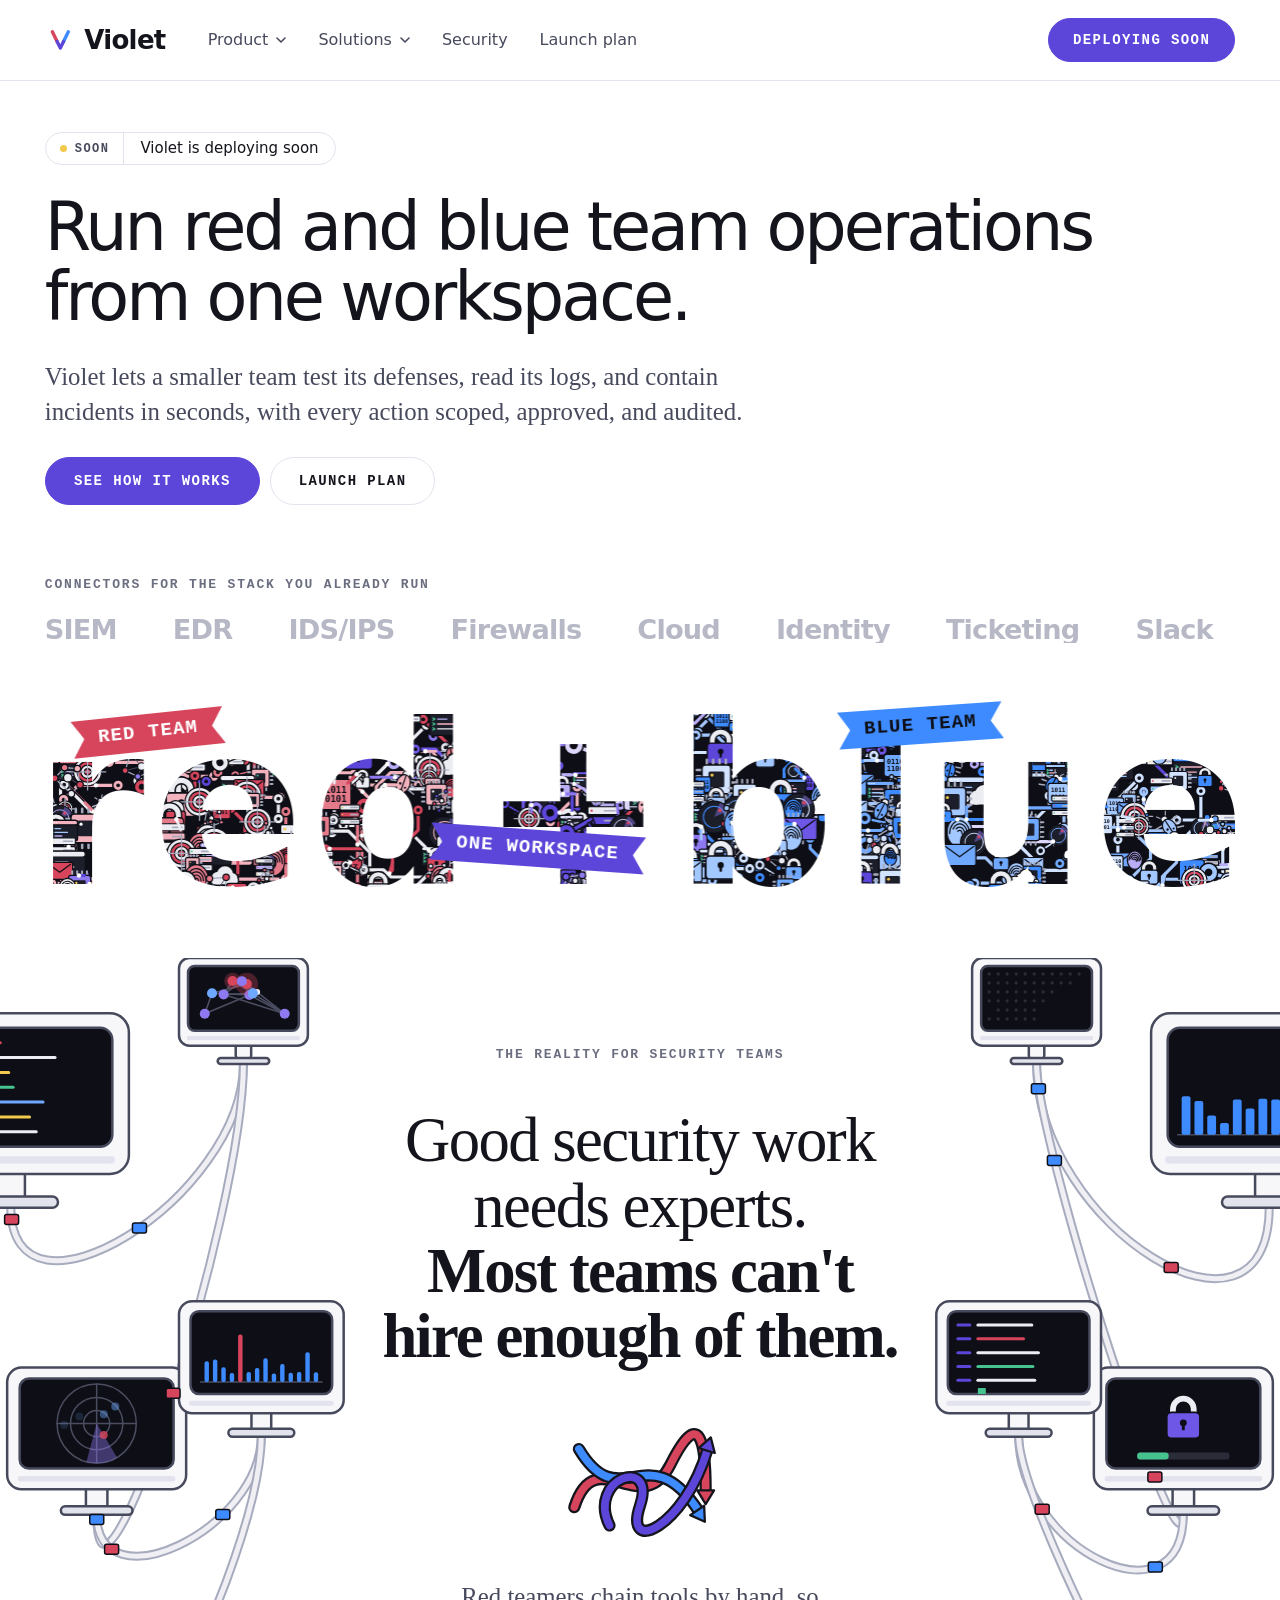
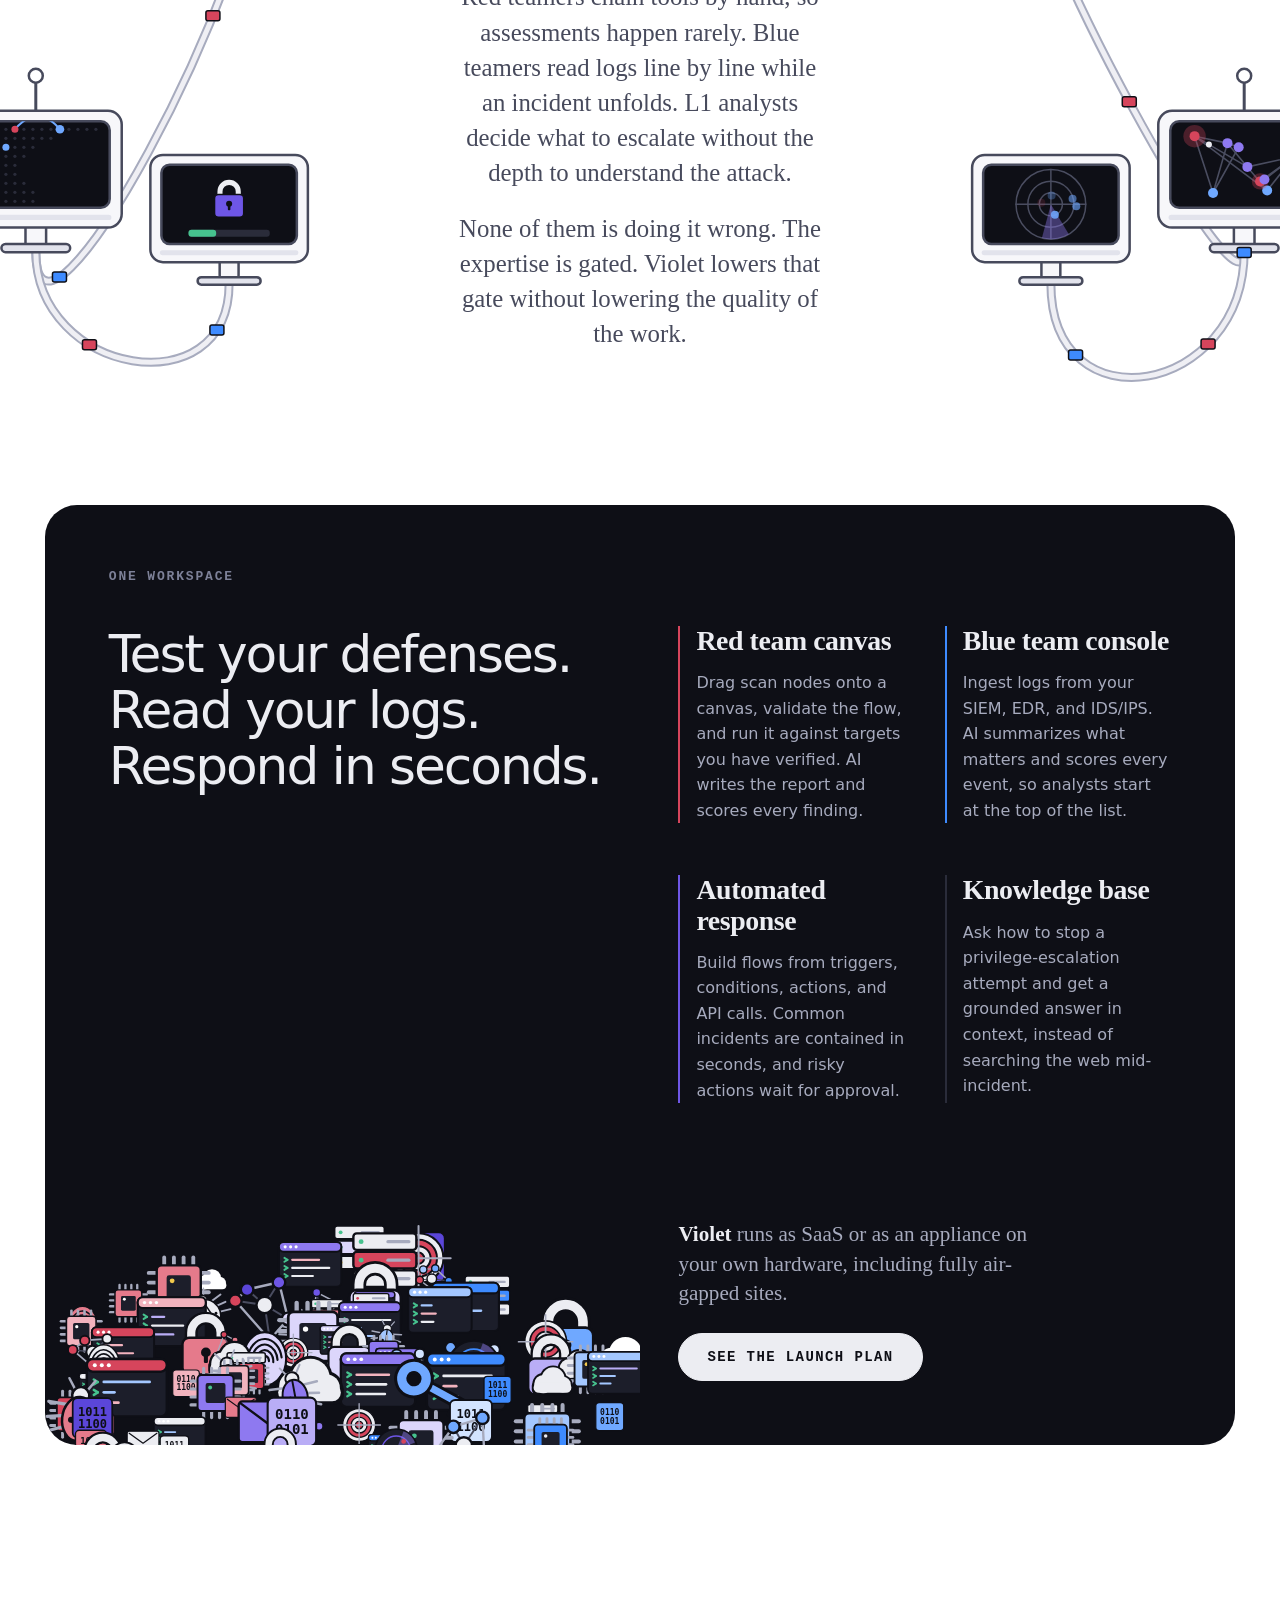
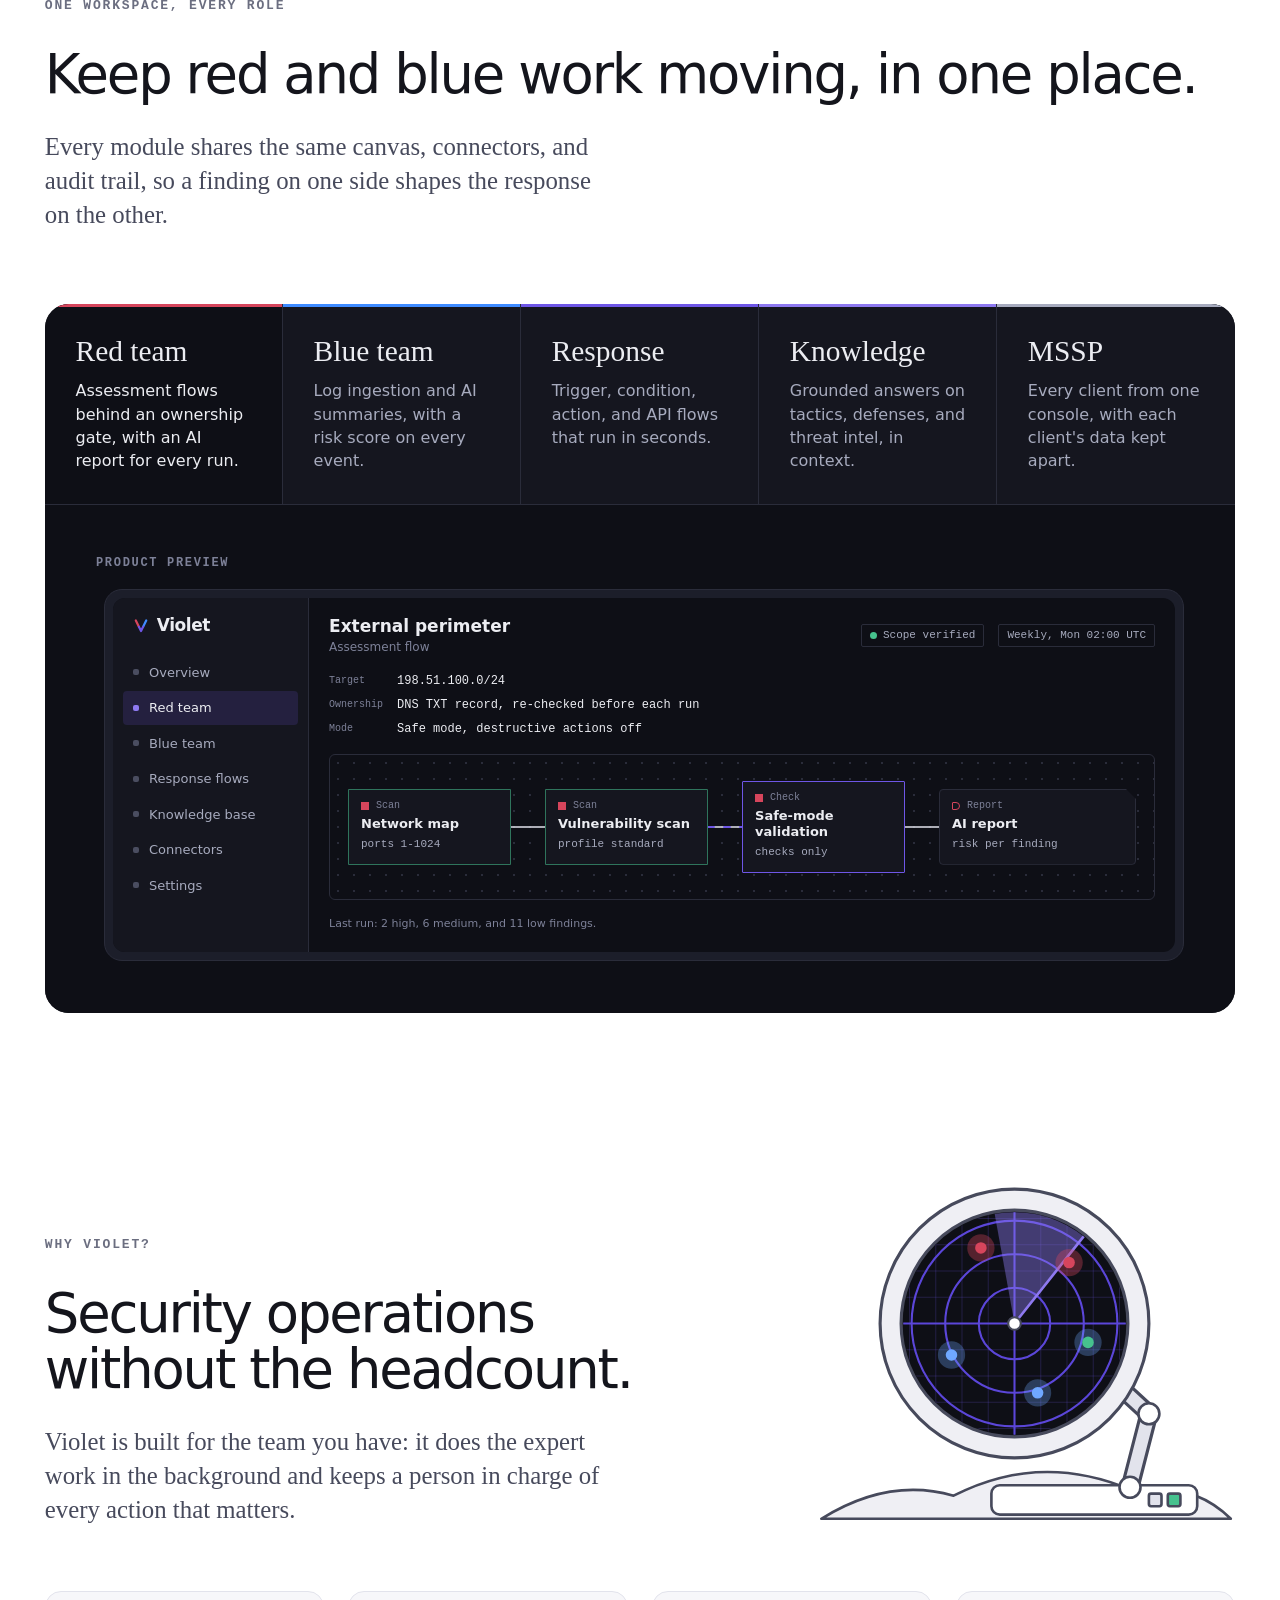
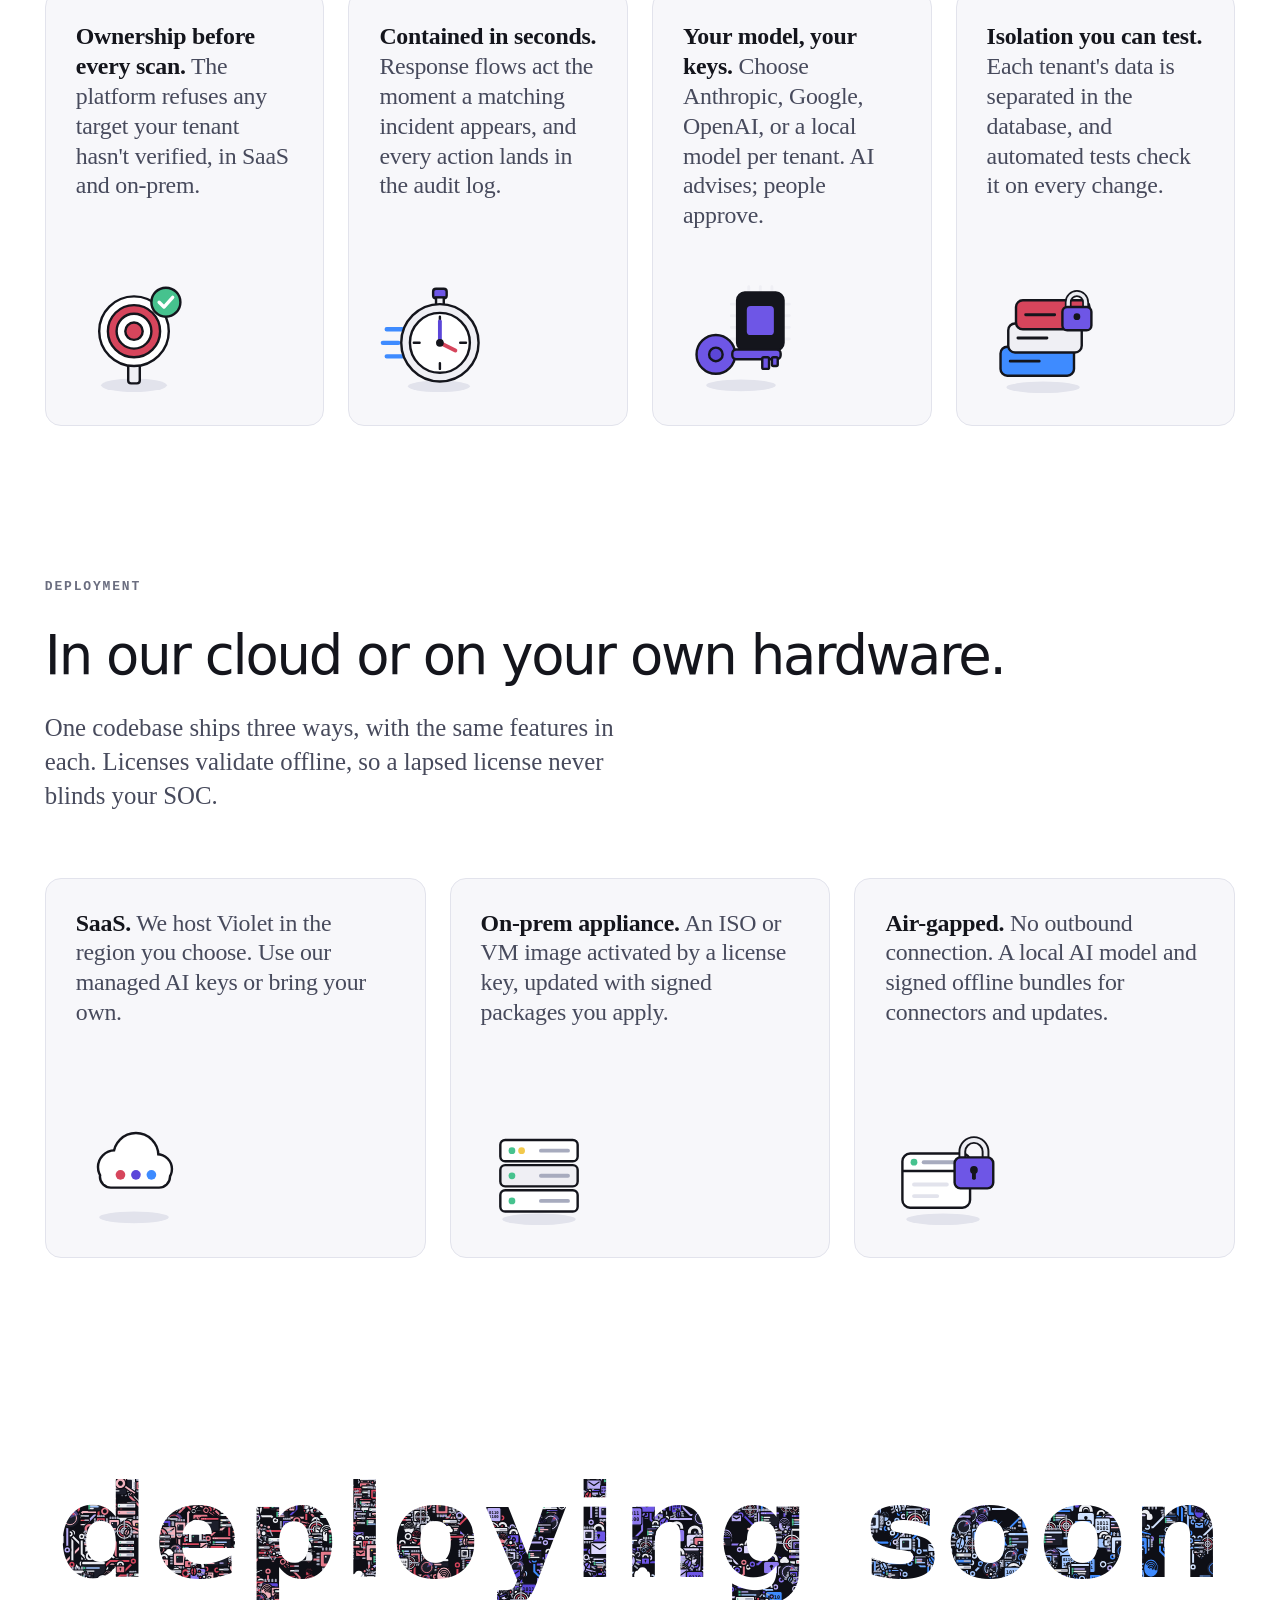
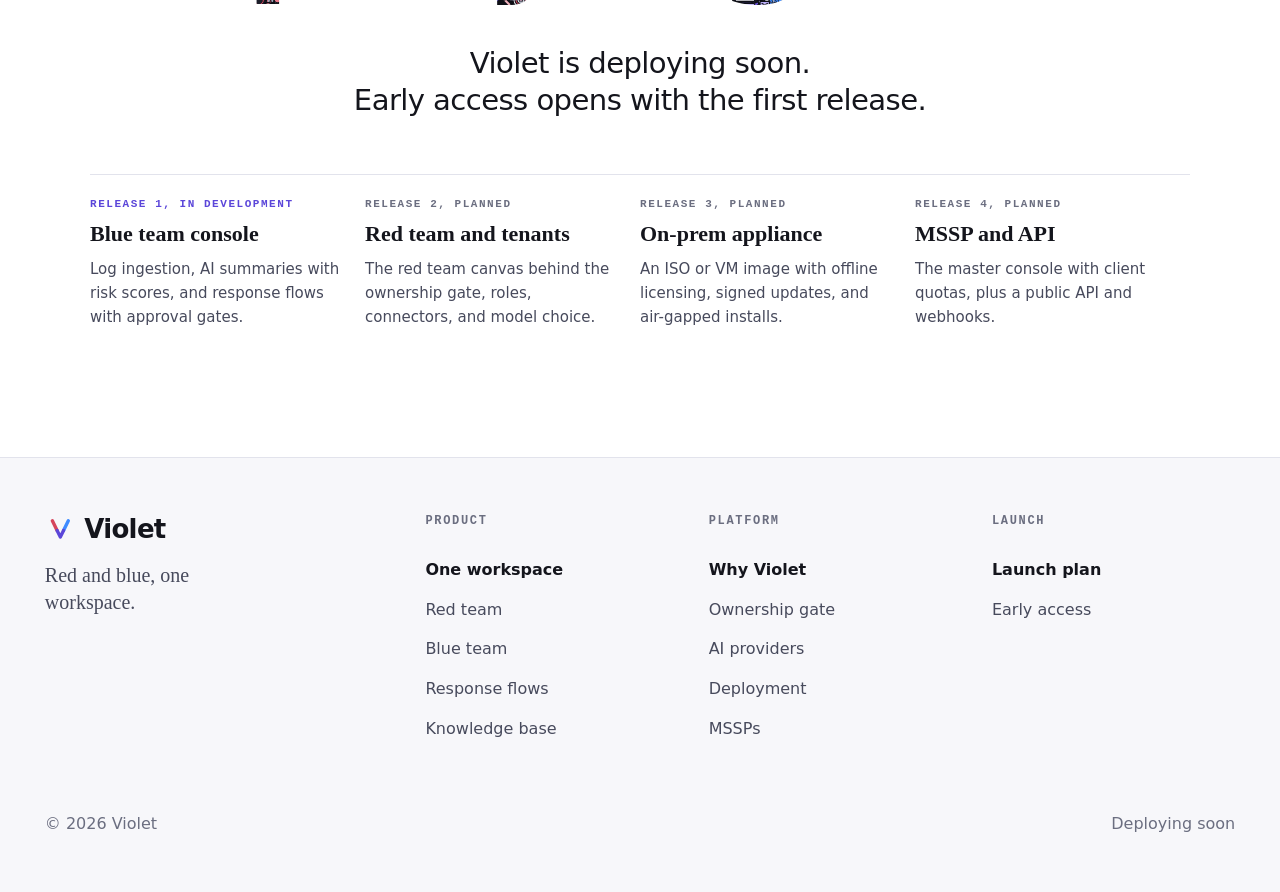
==== commit cc412182: "feat: brand colours, security art, menus, motion, and cache-safe assets Colour now follows the Viole" ====
--- a/index.html
+++ b/index.html
@@ -11,14 +11,14 @@
 <meta property="og:title" content="Violet">
 <meta property="og:description" content="Red and blue team operations and incident response in one workspace. Deploying soon.">
 <meta property="og:type" content="website">
-<link rel="icon" href="assets/favicon.svg" type="image/svg+xml">
+<link rel="icon" href="assets/favicon.svg?v=0b17229cc9" type="image/svg+xml">
 <link rel="preconnect" href="https://fonts.googleapis.com">
 <link rel="preconnect" href="https://fonts.gstatic.com" crossorigin>
 <link rel="stylesheet" href="https://fonts.googleapis.com/css2?family=Geist:wght@400..800&family=Hanken+Grotesk:wght@700&family=IBM+Plex+Mono:wght@400;500;600&family=Newsreader:opsz,wght@6..72,400..700&display=swap">
-<link rel="stylesheet" href="assets/motion/violet-motion.css">
-<link rel="stylesheet" href="assets/css/site.css">
-<script src="assets/js/site.js" defer></script>
-<script src="assets/js/art.js" defer></script>
+<link rel="stylesheet" href="assets/motion/violet-motion.css?v=b8c4e7733e">
+<link rel="stylesheet" href="assets/css/site.css?v=944aca82ae">
+<script src="assets/js/site.js?v=553d10aa54" defer></script>
+<script src="assets/js/art.js?v=268a24bd73" defer></script>
 </head>
 <body>
 <a class="skip-link" href="#main">Skip to content</a>
@@ -34,11 +34,105 @@
       <span>Violet</span>
     </a>
     <nav class="site-nav" id="site-nav" aria-label="Main" data-open="false">
-      <ul>
-        <li><a href="#product">Product</a></li>
-        <li><a href="#modules">Modules</a></li>
-        <li><a href="#why">Why Violet</a></li>
-        <li><a href="#launch">Launch plan</a></li>
+      <ul class="nav-list">
+        <li class="nav-item">
+          <button class="nav-trigger" type="button" aria-expanded="false" aria-controls="menu-product">Product <svg class="caret" viewBox="0 0 10 6" aria-hidden="true" focusable="false"><path d="M1 1 L5 5 L9 1" fill="none" stroke="currentColor" stroke-width="1.6" stroke-linecap="round" stroke-linejoin="round"/></svg></button>
+          <div class="mega mega--product" id="menu-product" hidden>
+            <a class="mega-card mega-card--hero" href="#product">
+              <span class="mega-card__title">Violet platform</span>
+              <span class="mega-card__desc">One workspace for red team, blue team, and automated response.</span>
+              <svg class="mega-card__art" viewBox="0 0 240 120" aria-hidden="true" focusable="false">
+                <rect x="70" y="14" width="136" height="88" rx="10" fill="#14151C" stroke="#14151C" stroke-width="2.5"/>
+                <rect x="70" y="14" width="136" height="20" rx="10" fill="#D6455C" stroke="#14151C" stroke-width="2.5"/>
+                <circle cx="84" cy="24" r="3" fill="#FFFFFF"/><circle cx="95" cy="24" r="3" fill="#FFFFFF"/><circle cx="106" cy="24" r="3" fill="#FFFFFF"/>
+                <path d="M82 48 L88 52 L82 56 M82 64 L88 68 L82 72 M82 80 L88 84 L82 88" fill="none" stroke="#46C28E" stroke-width="2.5" stroke-linecap="round" stroke-linejoin="round"/>
+                <path d="M96 52 H170 M96 68 H150 M96 84 H182" stroke="#EFEFF4" stroke-width="3.5" stroke-linecap="round"/>
+                <path d="M42 66 H30 M42 78 H30 M42 90 H30 M66 66 H54 M66 78 H54 M66 90 H54" stroke="#E2E3EC" stroke-width="3" stroke-linecap="round"/>
+                <rect x="30" y="58" width="36" height="40" rx="6" fill="#3E8BFF" stroke="#14151C" stroke-width="2.5"/>
+                <rect x="40" y="68" width="16" height="20" rx="3" fill="#14151C"/>
+                <path d="M184 76 V68 A14 14 0 0 1 212 68 V76" fill="none" stroke="#14151C" stroke-width="9"/>
+                <path d="M184 76 V68 A14 14 0 0 1 212 68 V76" fill="none" stroke="#ECEDF2" stroke-width="5"/>
+                <rect x="174" y="74" width="48" height="36" rx="7" fill="#6E56E6" stroke="#14151C" stroke-width="2.5"/>
+                <circle cx="198" cy="88" r="4.5" fill="#14151C"/><rect x="196" y="88" width="4" height="10" rx="1.5" fill="#14151C"/>
+              </svg>
+            </a>
+            <div class="mega-stack">
+              <a class="mega-card mega-card--violet" href="#modules" data-tab="red">
+                <span class="mega-card__title">Red team</span>
+                <span class="mega-card__desc">Assessment flows behind the ownership gate, with an AI report.</span>
+              </a>
+              <a class="mega-card mega-card--violet" href="#modules" data-tab="blue">
+                <span class="mega-card__title">Blue team</span>
+                <span class="mega-card__desc">Log analysis with a risk score on every event.</span>
+              </a>
+            </div>
+            <div class="mega-card mega-card--light">
+              <span class="mega-card__title">More in Violet</span>
+              <ul class="mega-links">
+                <li><a href="#modules" data-tab="response">Response flows</a><span>Trigger, condition, action, API</span></li>
+                <li><a href="#modules" data-tab="kb">Knowledge base</a><span>Grounded answers in context</span></li>
+                <li><a href="#why">AI providers</a><span>Your model, your keys</span></li>
+                <li><a href="#launch">Launch plan</a><span>Four releases</span></li>
+              </ul>
+            </div>
+          </div>
+        </li>
+        <li class="nav-item">
+          <button class="nav-trigger" type="button" aria-expanded="false" aria-controls="menu-solutions">Solutions <svg class="caret" viewBox="0 0 10 6" aria-hidden="true" focusable="false"><path d="M1 1 L5 5 L9 1" fill="none" stroke="currentColor" stroke-width="1.6" stroke-linecap="round" stroke-linejoin="round"/></svg></button>
+          <div class="mega mega--solutions" id="menu-solutions" hidden>
+            <div class="mega-group mega-group--lav">
+              <span class="label">By team</span>
+              <div class="mega-row">
+                <a class="mega-card tone-red" href="#modules" data-tab="red">
+                  <span class="mega-card__title">Red teams</span>
+                  <span class="mega-card__desc">Repeatable assessments, scoped and audited.</span>
+                  <svg class="mega-card__icon" viewBox="0 0 120 120" aria-hidden="true" focusable="false">
+                    <rect x="54" y="76" width="12" height="32" rx="3" fill="#EFEFF4" stroke="#14151C" stroke-width="2.5"/>
+                    <circle cx="60" cy="54" r="36" fill="#FFFFFF" stroke="#14151C" stroke-width="2.5"/>
+                    <circle cx="60" cy="54" r="24" fill="#D6455C" stroke="#14151C" stroke-width="2.5"/>
+                    <circle cx="60" cy="54" r="11" fill="#FFFFFF" stroke="#14151C" stroke-width="2.5"/>
+                    <circle cx="93" cy="24" r="15" fill="#46C28E" stroke="#14151C" stroke-width="2.5"/>
+                    <path d="M86 24 L91 29 L100 19" fill="none" stroke="#FFFFFF" stroke-width="3.5" stroke-linecap="round" stroke-linejoin="round"/>
+                  </svg>
+                </a>
+                <a class="mega-card tone-blue" href="#modules" data-tab="blue">
+                  <span class="mega-card__title">SOC teams</span>
+                  <span class="mega-card__desc">Triage by risk and contain incidents in seconds.</span>
+                  <svg class="mega-card__icon" viewBox="0 0 120 120" aria-hidden="true" focusable="false">
+                    <rect x="18" y="22" width="84" height="62" rx="8" fill="#EFEFF4" stroke="#14151C" stroke-width="2.5"/>
+                    <rect x="26" y="30" width="68" height="46" rx="4" fill="#0E0F16"/>
+                    <path d="M32 66 L44 56 L54 62 L66 44 L78 52 L88 38" fill="none" stroke="#6FA8FF" stroke-width="3" stroke-linecap="round" stroke-linejoin="round"/>
+                    <circle cx="66" cy="44" r="4" fill="#D6455C"/>
+                    <rect x="54" y="84" width="12" height="14" fill="#EFEFF4" stroke="#14151C" stroke-width="2.5"/>
+                    <rect x="38" y="98" width="44" height="8" rx="3" fill="#A7ABBE" stroke="#14151C" stroke-width="2.5"/>
+                  </svg>
+                </a>
+                <a class="mega-card tone-orange" href="#modules" data-tab="mssp">
+                  <span class="mega-card__title">MSSPs</span>
+                  <span class="mega-card__desc">Every client from one console, kept apart.</span>
+                  <svg class="mega-card__icon" viewBox="0 0 120 120" aria-hidden="true" focusable="false">
+                    <path d="M60 46 C60 66 26 62 26 82 M60 46 V82 M60 46 C60 66 94 62 94 82" fill="none" stroke="#14151C" stroke-width="2.5"/>
+                    <rect x="38" y="16" width="44" height="32" rx="7" fill="#5B46D9" stroke="#14151C" stroke-width="2.5"/>
+                    <rect x="12" y="80" width="28" height="24" rx="5" fill="#FFFFFF" stroke="#14151C" stroke-width="2.5"/>
+                    <rect x="46" y="80" width="28" height="24" rx="5" fill="#FFFFFF" stroke="#14151C" stroke-width="2.5"/>
+                    <rect x="80" y="80" width="28" height="24" rx="5" fill="#FFFFFF" stroke="#14151C" stroke-width="2.5"/>
+                    <circle cx="26" cy="92" r="4" fill="#D6455C"/><circle cx="60" cy="92" r="4" fill="#3E8BFF"/><circle cx="94" cy="92" r="4" fill="#46C28E"/>
+                  </svg>
+                </a>
+              </div>
+            </div>
+            <div class="mega-group mega-group--peach">
+              <span class="label">By deployment</span>
+              <ul class="mega-list">
+                <li><a href="#deploy"><span class="mega-list__icon" aria-hidden="true"><svg viewBox="0 0 24 24"><path d="M7 18 H17 A4 4 0 0 0 17 10 A6 6 0 0 0 6 11 A3.5 3.5 0 0 0 7 18 Z" fill="none" stroke="currentColor" stroke-width="1.8" stroke-linejoin="round"/></svg></span><span><b>SaaS</b><small>We host it, in the region you choose.</small></span></a></li>
+                <li><a href="#deploy"><span class="mega-list__icon" aria-hidden="true"><svg viewBox="0 0 24 24"><rect x="4" y="4" width="16" height="7" rx="1.5" fill="none" stroke="currentColor" stroke-width="1.8"/><rect x="4" y="13" width="16" height="7" rx="1.5" fill="none" stroke="currentColor" stroke-width="1.8"/><circle cx="8" cy="7.5" r="1.2" fill="currentColor"/><circle cx="8" cy="16.5" r="1.2" fill="currentColor"/></svg></span><span><b>On-prem appliance</b><small>An ISO or VM image with a license key.</small></span></a></li>
+                <li><a href="#deploy"><span class="mega-list__icon" aria-hidden="true"><svg viewBox="0 0 24 24"><rect x="5" y="10" width="14" height="10" rx="2" fill="none" stroke="currentColor" stroke-width="1.8"/><path d="M8 10 V7 A4 4 0 0 1 16 7 V10" fill="none" stroke="currentColor" stroke-width="1.8"/></svg></span><span><b>Air-gapped</b><small>Fully offline, with a local AI model.</small></span></a></li>
+              </ul>
+            </div>
+          </div>
+        </li>
+        <li class="nav-item"><a class="nav-link" href="#why">Security</a></li>
+        <li class="nav-item"><a class="nav-link" href="#launch">Launch plan</a></li>
       </ul>
     </nav>
     <a class="pill pill--deep site-header__cta" href="#launch">Deploying soon</a>
@@ -62,10 +156,13 @@
           <a class="pill pill--outline" href="#launch">Launch plan</a>
         </div>
       </div>
-      <ul class="stack-strip" aria-label="Connector categories">
-        <li class="stack-strip__label"><span class="label">Connectors for the stack you already run</span></li>
-        <li>SIEM</li><li>EDR</li><li>IDS/IPS</li><li>Firewalls</li><li>Cloud</li><li>Identity</li><li>Ticketing</li><li>Slack</li><li>Ansible</li>
-      </ul>
+      <div class="stack">
+        <span class="label">Connectors for the stack you already run</span>
+        <div class="marquee">
+          <ul class="marquee__track" aria-label="Connector categories"><li>SIEM</li><li>EDR</li><li>IDS/IPS</li><li>Firewalls</li><li>Cloud</li><li>Identity</li><li>Ticketing</li><li>Slack</li><li>Teams</li><li>Ansible</li><li>Terraform</li><li>Jenkins</li><li>Webhooks</li></ul>
+          <ul class="marquee__track" aria-hidden="true"><li>SIEM</li><li>EDR</li><li>IDS/IPS</li><li>Firewalls</li><li>Cloud</li><li>Identity</li><li>Ticketing</li><li>Slack</li><li>Teams</li><li>Ansible</li><li>Terraform</li><li>Jenkins</li><li>Webhooks</li></ul>
+        </div>
+      </div>
       <div class="art art--hero">
         <canvas data-art="word" data-text="red+blue" data-narrow="red+|blue" data-zones="red:3,violet:1,blue:4" data-seed="7" role="img" aria-label="red plus blue, drawn in flowers and rosettes"></canvas>
         <span class="ribbon ribbon--red" aria-hidden="true">Red team</span>
@@ -84,17 +181,17 @@
         <h2 id="problem-title">Good security work needs experts. <b>Most teams can't hire enough of them.</b></h2>
         <svg class="tangle" viewBox="0 0 220 160" aria-hidden="true" focusable="false">
           <g fill="none" stroke-linecap="round" stroke-linejoin="round">
-            <path d="M24 118 C 52 30, 112 138, 150 62 S 196 32, 196 96" stroke="#2E2370" stroke-width="16"/>
+            <path d="M24 118 C 52 30, 112 138, 150 62 S 196 32, 196 96" stroke="#14151C" stroke-width="16"/>
             <path d="M24 118 C 52 30, 112 138, 150 62 S 196 32, 196 96" stroke="#D6455C" stroke-width="10"/>
-            <path d="M30 42 C 84 132, 120 22, 186 122" stroke="#2E2370" stroke-width="16"/>
+            <path d="M30 42 C 84 132, 120 22, 186 122" stroke="#14151C" stroke-width="16"/>
             <path d="M30 42 C 84 132, 120 22, 186 122" stroke="#3E8BFF" stroke-width="10"/>
-            <path d="M70 142 C 40 80, 132 50, 110 116 S 168 144, 198 44" stroke="#2E2370" stroke-width="16"/>
-            <path d="M70 142 C 40 80, 132 50, 110 116 S 168 144, 198 44" stroke="#6E56E6" stroke-width="10"/>
+            <path d="M70 142 C 40 80, 132 50, 110 116 S 168 144, 198 44" stroke="#14151C" stroke-width="16"/>
+            <path d="M70 142 C 40 80, 132 50, 110 116 S 168 144, 198 44" stroke="#5B46D9" stroke-width="10"/>
           </g>
-          <g stroke="#2E2370" stroke-width="3" stroke-linejoin="round">
+          <g stroke="#14151C" stroke-width="3" stroke-linejoin="round">
             <polygon points="-2,-11 16,0 -2,11" fill="#D6455C" transform="translate(196 98) rotate(90)"/>
             <polygon points="-2,-11 16,0 -2,11" fill="#3E8BFF" transform="translate(186 124) rotate(56)"/>
-            <polygon points="-2,-11 16,0 -2,11" fill="#6E56E6" transform="translate(198 42) rotate(-73)"/>
+            <polygon points="-2,-11 16,0 -2,11" fill="#5B46D9" transform="translate(198 42) rotate(-73)"/>
           </g>
         </svg>
         <p>Red teamers chain tools by hand, so assessments happen rarely. Blue teamers read logs line by line while an incident unfolds. L1 analysts decide what to escalate without the depth to understand the attack.</p>
@@ -110,15 +207,15 @@
         <div class="block__grid">
           <h2 class="block__statement" id="product-title"><span>Test your defenses.</span> <span>Read your logs.</span> <span>Respond in seconds.</span></h2>
           <div class="features">
-            <div class="feature">
+            <div class="feature feature--red">
               <h3>Red team canvas</h3>
               <p>Drag scan nodes onto a canvas, validate the flow, and run it against targets you have verified. AI writes the report and scores every finding.</p>
             </div>
-            <div class="feature">
+            <div class="feature feature--blue">
               <h3>Blue team console</h3>
               <p>Ingest logs from your SIEM, EDR, and IDS/IPS. AI summarizes what matters and scores every event, so analysts start at the top of the list.</p>
             </div>
-            <div class="feature">
+            <div class="feature feature--violet">
               <h3>Automated response</h3>
               <p>Build flows from triggers, conditions, actions, and API calls. Common incidents are contained in seconds, and risky actions wait for approval.</p>
             </div>
@@ -213,7 +310,7 @@
               <div class="app__main">
                 <div class="app__head">
                   <div class="app__head-text"><span class="app__title">Triage</span><span class="app__sub">Events ranked by risk score</span></div>
-                  <span class="chip"><span class="dot dot--good"></span>Ingesting from 3 sources</span>
+                  <span class="chip"><span class="vm-meter" aria-hidden="true"><i></i><i></i><i></i><i></i><i></i></span>Ingesting from 3 sources</span>
                 </div>
                 <div class="split-ui">
                   <div class="table-scroll">
@@ -356,60 +453,104 @@
         <div class="card">
           <p><b>Ownership before every scan.</b> The platform refuses any target your tenant hasn't verified, in SaaS and on-prem.</p>
           <svg viewBox="0 0 120 120" aria-hidden="true" focusable="false">
-            <ellipse cx="60" cy="110" rx="34" ry="7" fill="#4A35C4"/>
-            <rect x="54" y="76" width="12" height="32" rx="3" fill="#EDE8FF" stroke="#2E2370" stroke-width="2.5"/>
-            <circle cx="60" cy="54" r="36" fill="#FFFFFF" stroke="#2E2370" stroke-width="2.5"/>
-            <circle cx="60" cy="54" r="27" fill="#D6455C" stroke="#2E2370" stroke-width="2.5"/>
-            <circle cx="60" cy="54" r="18" fill="#FFFFFF" stroke="#2E2370" stroke-width="2.5"/>
-            <circle cx="60" cy="54" r="9" fill="#D6455C" stroke="#2E2370" stroke-width="2.5"/>
-            <circle cx="93" cy="24" r="15" fill="#46C28E" stroke="#2E2370" stroke-width="2.5"/>
+            <ellipse cx="60" cy="110" rx="34" ry="7" fill="#E2E3EC"/>
+            <rect x="54" y="76" width="12" height="32" rx="3" fill="#EFEFF4" stroke="#14151C" stroke-width="2.5"/>
+            <circle cx="60" cy="54" r="36" fill="#FFFFFF" stroke="#14151C" stroke-width="2.5"/>
+            <circle cx="60" cy="54" r="27" fill="#D6455C" stroke="#14151C" stroke-width="2.5"/>
+            <circle cx="60" cy="54" r="18" fill="#FFFFFF" stroke="#14151C" stroke-width="2.5"/>
+            <circle cx="60" cy="54" r="9" fill="#D6455C" stroke="#14151C" stroke-width="2.5"/>
+            <circle cx="93" cy="24" r="15" fill="#46C28E" stroke="#14151C" stroke-width="2.5"/>
             <path d="M86 24 L91 29 L100 19" fill="none" stroke="#FFFFFF" stroke-width="3.5" stroke-linecap="round" stroke-linejoin="round"/>
           </svg>
         </div>
         <div class="card">
           <p><b>Contained in seconds.</b> Response flows act the moment a matching incident appears, and every action lands in the audit log.</p>
           <svg viewBox="0 0 120 120" aria-hidden="true" focusable="false">
-            <ellipse cx="62" cy="111" rx="32" ry="6" fill="#4A35C4"/>
+            <ellipse cx="62" cy="111" rx="32" ry="6" fill="#E2E3EC"/>
             <path d="M8 52 H24 M4 66 H20 M8 80 H24" stroke="#3E8BFF" stroke-width="4.5" stroke-linecap="round"/>
-            <rect x="56" y="10" width="14" height="10" rx="3" fill="#F2C94C" stroke="#2E2370" stroke-width="2.5"/>
-            <rect x="59" y="19" width="8" height="9" fill="#EDE8FF" stroke="#2E2370" stroke-width="2.5"/>
-            <circle cx="63" cy="66" r="40" fill="#EDE8FF" stroke="#2E2370" stroke-width="2.5"/>
-            <circle cx="63" cy="66" r="31" fill="#FFFFFF" stroke="#2E2370" stroke-width="2.5"/>
-            <path d="M63 39 V45 M90 66 H84 M63 93 V87 M36 66 H42" stroke="#2E2370" stroke-width="2.5" stroke-linecap="round"/>
-            <path d="M63 66 V44" stroke="#6E56E6" stroke-width="4" stroke-linecap="round"/>
+            <rect x="56" y="10" width="14" height="10" rx="3" fill="#6E56E6" stroke="#14151C" stroke-width="2.5"/>
+            <rect x="59" y="19" width="8" height="9" fill="#EFEFF4" stroke="#14151C" stroke-width="2.5"/>
+            <circle cx="63" cy="66" r="40" fill="#EFEFF4" stroke="#14151C" stroke-width="2.5"/>
+            <circle cx="63" cy="66" r="31" fill="#FFFFFF" stroke="#14151C" stroke-width="2.5"/>
+            <path d="M63 39 V45 M90 66 H84 M63 93 V87 M36 66 H42" stroke="#14151C" stroke-width="2.5" stroke-linecap="round"/>
+            <path d="M63 66 V44" stroke="#5B46D9" stroke-width="4" stroke-linecap="round"/>
             <path d="M63 66 L79 74" stroke="#D6455C" stroke-width="4" stroke-linecap="round"/>
-            <circle cx="63" cy="66" r="4" fill="#2E2370"/>
+            <circle cx="63" cy="66" r="4" fill="#14151C"/>
           </svg>
         </div>
         <div class="card">
           <p><b>Your model, your keys.</b> Choose Anthropic, Google, OpenAI, or a local model per tenant. AI advises; people approve.</p>
           <svg viewBox="0 0 120 120" aria-hidden="true" focusable="false">
-            <ellipse cx="60" cy="110" rx="36" ry="6" fill="#4A35C4"/>
-            <path d="M68 14 V8 M80 14 V8 M92 14 V8 M68 74 V80 M80 74 V80 M92 74 V80 M56 26 H50 M56 38 H50 M56 50 H50 M56 62 H50 M104 26 H110 M104 38 H110 M104 50 H110 M104 62 H110" stroke="#EDE8FF" stroke-width="3" stroke-linecap="round"/>
-            <rect x="56" y="14" width="48" height="60" rx="8" fill="#2E2370" stroke="#2E2370" stroke-width="2.5"/>
-            <rect x="66" y="28" width="28" height="30" rx="4" fill="#8E79F0"/>
-            <circle cx="34" cy="78" r="20" fill="#F2C94C" stroke="#2E2370" stroke-width="2.5"/>
-            <circle cx="34" cy="78" r="7" fill="#6E56E6" stroke="#2E2370" stroke-width="2.5"/>
-            <rect x="51" y="73" width="50" height="10" rx="4" fill="#F2C94C" stroke="#2E2370" stroke-width="2.5"/>
-            <rect x="82" y="81" width="7" height="12" rx="1.5" fill="#F2C94C" stroke="#2E2370" stroke-width="2.5"/>
-            <rect x="92" y="81" width="6" height="9" rx="1.5" fill="#F2C94C" stroke="#2E2370" stroke-width="2.5"/>
+            <ellipse cx="60" cy="110" rx="36" ry="6" fill="#E2E3EC"/>
+            <path d="M68 14 V8 M80 14 V8 M92 14 V8 M68 74 V80 M80 74 V80 M92 74 V80 M56 26 H50 M56 38 H50 M56 50 H50 M56 62 H50 M104 26 H110 M104 38 H110 M104 50 H110 M104 62 H110" stroke="#EFEFF4" stroke-width="3" stroke-linecap="round"/>
+            <rect x="56" y="14" width="48" height="60" rx="8" fill="#14151C" stroke="#14151C" stroke-width="2.5"/>
+            <rect x="66" y="28" width="28" height="30" rx="4" fill="#6E56E6"/>
+            <circle cx="34" cy="78" r="20" fill="#6E56E6" stroke="#14151C" stroke-width="2.5"/>
+            <circle cx="34" cy="78" r="7" fill="#5B46D9" stroke="#14151C" stroke-width="2.5"/>
+            <rect x="51" y="73" width="50" height="10" rx="4" fill="#6E56E6" stroke="#14151C" stroke-width="2.5"/>
+            <rect x="82" y="81" width="7" height="12" rx="1.5" fill="#6E56E6" stroke="#14151C" stroke-width="2.5"/>
+            <rect x="92" y="81" width="6" height="9" rx="1.5" fill="#6E56E6" stroke="#14151C" stroke-width="2.5"/>
           </svg>
         </div>
         <div class="card">
-          <p><b>Runs where you need it.</b> SaaS, an on-prem appliance, or fully air-gapped, from one codebase with the same features.</p>
+          <p><b>Isolation you can test.</b> Each tenant's data is separated in the database, and automated tests check it on every change.</p>
           <svg viewBox="0 0 120 120" aria-hidden="true" focusable="false">
-            <ellipse cx="60" cy="112" rx="38" ry="6" fill="#4A35C4"/>
-            <g fill="#2E2370" stroke="#2E2370" stroke-width="5" stroke-linejoin="round">
-              <circle cx="40" cy="30" r="13"/><circle cx="58" cy="22" r="17"/><circle cx="76" cy="31" r="12"/><rect x="28" y="30" width="58" height="14" rx="7"/>
-            </g>
-            <g fill="#FFFFFF">
-              <circle cx="40" cy="30" r="13"/><circle cx="58" cy="22" r="17"/><circle cx="76" cy="31" r="12"/><rect x="28" y="30" width="58" height="14" rx="7"/>
-            </g>
-            <path d="M58 48 V66" stroke="#EDE8FF" stroke-width="3" stroke-dasharray="4 4" stroke-linecap="round"/>
-            <rect x="20" y="68" width="80" height="18" rx="5" fill="#FFFFFF" stroke="#2E2370" stroke-width="2.5"/>
-            <rect x="20" y="88" width="80" height="18" rx="5" fill="#FFFFFF" stroke="#2E2370" stroke-width="2.5"/>
-            <circle cx="32" cy="77" r="3.5" fill="#46C28E"/><circle cx="42" cy="77" r="3.5" fill="#F2C94C"/><circle cx="32" cy="97" r="3.5" fill="#46C28E"/>
-            <path d="M64 77 H90 M64 97 H90" stroke="#D8CCFF" stroke-width="4" stroke-linecap="round"/>
+            <ellipse cx="58" cy="112" rx="38" ry="6" fill="#E2E3EC"/>
+            <rect x="14" y="70" width="76" height="30" rx="7" fill="#3E8BFF" stroke="#14151C" stroke-width="2.5"/>
+            <rect x="22" y="46" width="76" height="30" rx="7" fill="#EFEFF4" stroke="#14151C" stroke-width="2.5"/>
+            <rect x="30" y="22" width="76" height="30" rx="7" fill="#D6455C" stroke="#14151C" stroke-width="2.5"/>
+            <path d="M40 37 H70 M32 61 H62 M24 85 H54" stroke="#14151C" stroke-width="3" stroke-linecap="round"/>
+            <path d="M84 30 V24 A9 9 0 0 1 102 24 V30" fill="none" stroke="#14151C" stroke-width="7"/>
+            <path d="M84 30 V24 A9 9 0 0 1 102 24 V30" fill="none" stroke="#ECEDF2" stroke-width="3.5"/>
+            <rect x="78" y="29" width="30" height="24" rx="5" fill="#6E56E6" stroke="#14151C" stroke-width="2.5"/>
+            <circle cx="93" cy="39" r="3.5" fill="#14151C"/>
+          </svg>
+        </div>
+      </div>
+    </div>
+  </section>
+
+
+  <section class="section" id="deploy" aria-labelledby="deploy-title">
+    <div class="wrap">
+      <div class="section-head">
+        <span class="label">Deployment</span>
+        <h2 class="section-title" id="deploy-title">In our cloud or on your own hardware.</h2>
+        <p class="lead">One codebase ships three ways, with the same features in each. Licenses validate offline, so a lapsed license never blinds your SOC.</p>
+      </div>
+      <div class="cards cards--three">
+        <div class="card">
+          <p><b>SaaS.</b> We host Violet in the region you choose. Use our managed AI keys or bring your own.</p>
+          <svg viewBox="0 0 120 120" aria-hidden="true" focusable="false">
+            <ellipse cx="60" cy="110" rx="36" ry="6" fill="#E2E3EC"/>
+            <g fill="#14151C" stroke="#14151C" stroke-width="5" stroke-linejoin="round"><circle cx="40" cy="58" r="16"/><circle cx="62" cy="46" r="22"/><circle cx="84" cy="60" r="14"/><rect x="26" y="58" width="70" height="20" rx="10"/></g>
+            <g fill="#FFFFFF"><circle cx="40" cy="58" r="16"/><circle cx="62" cy="46" r="22"/><circle cx="84" cy="60" r="14"/><rect x="26" y="58" width="70" height="20" rx="10"/></g>
+            <circle cx="46" cy="66" r="5" fill="#D6455C"/><circle cx="62" cy="66" r="5" fill="#5B46D9"/><circle cx="78" cy="66" r="5" fill="#3E8BFF"/>
+          </svg>
+        </div>
+        <div class="card">
+          <p><b>On-prem appliance.</b> An ISO or VM image activated by a license key, updated with signed packages you apply.</p>
+          <svg viewBox="0 0 120 120" aria-hidden="true" focusable="false">
+            <ellipse cx="60" cy="112" rx="38" ry="6" fill="#E2E3EC"/>
+            <rect x="20" y="30" width="80" height="22" rx="5" fill="#FFFFFF" stroke="#14151C" stroke-width="2.5"/>
+            <rect x="20" y="56" width="80" height="22" rx="5" fill="#EFEFF4" stroke="#14151C" stroke-width="2.5"/>
+            <rect x="20" y="82" width="80" height="22" rx="5" fill="#FFFFFF" stroke="#14151C" stroke-width="2.5"/>
+            <circle cx="32" cy="41" r="3.5" fill="#46C28E"/><circle cx="42" cy="41" r="3.5" fill="#F2C94C"/><circle cx="32" cy="67" r="3.5" fill="#46C28E"/><circle cx="32" cy="93" r="3.5" fill="#46C28E"/>
+            <path d="M62 41 H90 M62 67 H90 M62 93 H90" stroke="#A7ABBE" stroke-width="4" stroke-linecap="round"/>
+          </svg>
+        </div>
+        <div class="card">
+          <p><b>Air-gapped.</b> No outbound connection. A local AI model and signed offline bundles for connectors and updates.</p>
+          <svg viewBox="0 0 120 120" aria-hidden="true" focusable="false">
+            <ellipse cx="60" cy="112" rx="38" ry="6" fill="#E2E3EC"/>
+            <rect x="18" y="44" width="70" height="56" rx="8" fill="#FFFFFF" stroke="#14151C" stroke-width="2.5"/>
+            <path d="M18 62 H88" stroke="#14151C" stroke-width="2.5"/>
+            <circle cx="30" cy="53" r="3.5" fill="#46C28E"/><path d="M40 53 H76" stroke="#A7ABBE" stroke-width="4" stroke-linecap="round"/>
+            <path d="M30 76 H64 M30 88 H54" stroke="#E2E3EC" stroke-width="4" stroke-linecap="round"/>
+            <path d="M80 50 V42 A12 12 0 0 1 104 42 V50" fill="none" stroke="#14151C" stroke-width="8"/>
+            <path d="M80 50 V42 A12 12 0 0 1 104 42 V50" fill="none" stroke="#ECEDF2" stroke-width="4"/>
+            <rect x="72" y="48" width="40" height="32" rx="6" fill="#6E56E6" stroke="#14151C" stroke-width="2.5"/>
+            <circle cx="92" cy="61" r="4" fill="#14151C"/><rect x="90" y="61" width="4" height="10" rx="1.5" fill="#14151C"/>
           </svg>
         </div>
       </div>
@@ -464,7 +605,7 @@
           <li class="strong"><a href="#why">Why Violet</a></li>
           <li><a href="#why">Ownership gate</a></li>
           <li><a href="#why">AI providers</a></li>
-          <li><a href="#why">Deployment</a></li>
+          <li><a href="#deploy">Deployment</a></li>
           <li><a href="#modules">MSSPs</a></li>
         </ul>
       </nav>
--- a/assets/css/site.css
+++ b/assets/css/site.css
@@ -1,41 +1,43 @@
 /* Violet marketing site.
-   Direction, after tines.com: an airy light page in one violet; large light sans
-   headlines; serif for body and emphasis; uppercase mono labels and pill buttons;
-   one big rounded violet block; colored module tabs opening product previews;
-   violet cards; generative art (blooms and guilloche rosettes) in the brand's
-   red, violet, and blue. Product previews use the app's dark tokens (DESIGN.md). */
+   Layout after tines.com: large light headlines, serif body, pill buttons,
+   menus of cards, a feature block, module tabs that open product previews.
+   Colour follows DESIGN.md: the light theme's cool neutrals for the page, the
+   dark theme for the product stage and feature block, violet as a flat accent
+   for primary actions and selection only, red and blue only for team context
+   (borders, chips, icon tints), never as fills. */
 
 :root {
   color-scheme: light;
 
-  --paper: #F9F8F5;
-  --ink: #5B46D9;
-  --ink-strong: #4A35C4;
-  --deep: #3B2A9E;
-  --violet: #6E56E6;
+  /* DESIGN.md light theme */
+  --bg: #FFFFFF;
+  --surface-1: #F7F7FA;
+  --surface-2: #EFEFF4;
+  --line: #E2E3EC;
+  --muted: #B6B8C6;
+  --text-3: #6B6E80;
+  --text-2: #474A5C;
+  --text-1: #14151C;
+  --violet-500: #5B46D9;
+  --violet-400: #6E56E6;
+  --violet-700: #4A38BF;
+  --violet-tint: rgba(91, 70, 217, 0.10);
   --on-violet: #FFFFFF;
-  --lav: #EDE8FF;
-  --lav-2: #D8CCFF;
-  --line: #DCD4FA;
-
-  --tone-red: #C23A52;
-  --tone-blue: #2F6AD0;
-  --tone-violet: #6E56E6;
-  --tone-teal: #0F766E;
-  --tone-orange: #B4501E;
-
-  /* app preview (DESIGN.md dark tokens) */
-  --a-bg: #0E0F16;
-  --a-s1: #15161F;
-  --a-s2: #1C1E2A;
-  --a-line: #2A2C3A;
-  --a-muted: #4A4D60;
-  --a-t3: #7D8198;
-  --a-t2: #A7ABBE;
-  --a-t1: #ECEDF2;
-  --a-violet: #6E56E6;
-  --a-violet-400: #8E79F0;
-  --a-tint: rgba(110, 86, 230, 0.16);
+
+  /* DESIGN.md dark theme, for dark surfaces on the page */
+  --d-bg: #0E0F16;
+  --d-s1: #15161F;
+  --d-s2: #1C1E2A;
+  --d-line: #2A2C3A;
+  --d-muted: #4A4D60;
+  --d-t3: #7D8198;
+  --d-t2: #A7ABBE;
+  --d-t1: #ECEDF2;
+  --d-violet-500: #6E56E6;
+  --d-violet-400: #8E79F0;
+  --d-tint: rgba(110, 86, 230, 0.16);
+
+  /* functional */
   --red-team: #D6455C;
   --blue-team: #3E8BFF;
   --sev-critical: #FF5C49;
@@ -67,8 +69,8 @@
 html { -webkit-text-size-adjust: 100%; scroll-padding-top: 96px; }
 body {
   margin: 0;
-  background: var(--paper);
-  color: var(--ink);
+  background: var(--bg);
+  color: var(--text-2);
   font: 400 1rem / 1.6 var(--font-sans);
   overflow-x: clip;
 }
@@ -77,13 +79,13 @@
   position: fixed;
   inset: 0 0 auto;
   height: env(safe-area-inset-top, 0px);
-  background: var(--paper);
+  background: var(--bg);
   z-index: 30;
 }
 h1, h2, h3, p { margin: 0; }
 h1, h2 { text-wrap: balance; }
 a { color: inherit; text-underline-offset: 3px; }
-:focus-visible { outline: 2px solid var(--deep); outline-offset: 3px; border-radius: 8px; }
+:focus-visible { outline: 2px solid var(--violet-500); outline-offset: 3px; border-radius: 8px; }
 canvas { display: block; max-width: 100%; }
 
 .visually-hidden {
@@ -101,7 +103,7 @@
   top: -60px;
   z-index: 40;
   padding: 12px 18px;
-  background: var(--deep);
+  background: var(--violet-500);
   color: var(--on-violet);
   border-radius: 999px;
   font: 600 0.8125rem / 1 var(--font-mono);
@@ -125,12 +127,12 @@
   font: 600 0.8125rem / 1.3 var(--font-mono);
   letter-spacing: 0.14em;
   text-transform: uppercase;
-  color: var(--ink);
-}
-.lead { font: 400 var(--t-serif-lead) / 1.38 var(--font-serif); color: var(--ink); max-width: 46ch; }
-.section-title { font: 400 var(--t-section) / 1.04 var(--font-sans); letter-spacing: -0.04em; color: var(--ink); }
-
-/* ---------- lockup (Vertex kit monochrome: one colour via currentColor) ---------- */
+  color: var(--text-3);
+}
+.lead { font: 400 var(--t-serif-lead) / 1.38 var(--font-serif); color: var(--text-2); max-width: 46ch; }
+.section-title { font: 400 var(--t-section) / 1.04 var(--font-sans); letter-spacing: -0.04em; color: var(--text-1); }
+
+/* ---------- lockup (Vertex logo kit, on-light version) ---------- */
 
 .lockup {
   display: inline-flex;
@@ -138,14 +140,14 @@
   gap: 0.333em;
   font: 700 26px / 1 var(--font-wordmark);
   letter-spacing: -0.025em;
-  color: var(--deep);
+  color: var(--text-1);
   text-decoration: none;
-  --red-team: currentColor;
-  --blue-team: currentColor;
-  --violet-500: currentColor;
+  --red-team: #D6455C;
+  --blue-team: #3E8BFF;
+  --violet-500: #5B46D9;
 }
 .lockup .vm-mark { width: 1.18em; height: 1.18em; flex: none; }
-.lockup--light { color: var(--a-t1); font-size: 17px; --red-team: #D6455C; --blue-team: #3E8BFF; --violet-500: #6E56E6; }
+.lockup--light { color: var(--d-t1); font-size: 17px; --violet-500: #6E56E6; }
 
 /* ---------- pills ---------- */
 
@@ -156,7 +158,7 @@
   min-height: 48px;
   padding: 0 28px;
   border-radius: 999px;
-  border: 1.5px solid var(--violet);
+  border: 1.5px solid var(--violet-500);
   font: 600 0.875rem / 1 var(--font-mono);
   letter-spacing: 0.1em;
   text-transform: uppercase;
@@ -164,34 +166,107 @@
   white-space: nowrap;
   cursor: pointer;
 }
-.pill--solid { background: var(--violet); color: var(--on-violet); }
-.pill--solid:hover { background: var(--deep); border-color: var(--deep); }
-.pill--outline { background: transparent; color: var(--ink); }
-.pill--outline:hover { background: var(--lav); }
-.pill--deep { background: var(--deep); border-color: var(--deep); color: var(--on-violet); min-height: 44px; padding: 0 24px; }
-.pill--deep:hover { background: var(--violet); border-color: var(--violet); }
-.pill--white { background: var(--on-violet); border-color: var(--on-violet); color: var(--ink); }
-.pill--white:hover { background: var(--lav); border-color: var(--lav); }
+.pill--solid { background: var(--violet-500); color: var(--on-violet); }
+.pill--solid:hover { background: var(--violet-700); border-color: var(--violet-700); }
+.pill--outline { background: transparent; color: var(--text-1); border-color: var(--line); }
+.pill--outline:hover { background: var(--surface-2); }
+.pill--deep { background: var(--violet-500); color: var(--on-violet); min-height: 44px; padding: 0 24px; }
+.pill--deep:hover { background: var(--violet-700); border-color: var(--violet-700); }
+.pill--white { background: var(--d-t1); border-color: var(--d-t1); color: var(--d-bg); }
+.pill--white:hover { background: #FFFFFF; border-color: #FFFFFF; }
 .pill-row { display: flex; flex-wrap: wrap; gap: 10px; }
 
-/* ---------- header ---------- */
-
-.site-header { position: sticky; top: env(safe-area-inset-top, 0px); z-index: 20; background: var(--paper); }
-.site-header__inner { display: flex; align-items: center; gap: 40px; min-height: 84px; }
+/* ---------- header and menus ---------- */
+
+.site-header { position: sticky; top: env(safe-area-inset-top, 0px); z-index: 20; background: var(--bg); border-bottom: 1px solid var(--line); }
+.site-header__inner { position: relative; display: flex; align-items: center; gap: 28px; min-height: 80px; }
 .site-nav { flex: 1; min-width: 0; }
-.site-nav ul { display: flex; flex-wrap: wrap; gap: 6px 32px; margin: 0; padding: 0; list-style: none; }
-.site-nav a { color: var(--ink); text-decoration: none; font: 500 1rem / 1 var(--font-sans); }
-.site-nav a:hover { color: var(--deep); text-decoration: underline; }
+.nav-list { display: flex; flex-wrap: wrap; align-items: center; gap: 4px; margin: 0; padding: 0; list-style: none; }
+.nav-trigger, .nav-link {
+  display: inline-flex;
+  align-items: center;
+  gap: 8px;
+  padding: 10px 14px;
+  border: 0;
+  border-radius: 999px;
+  background: transparent;
+  color: var(--text-2);
+  font: 500 1rem / 1 var(--font-sans);
+  text-decoration: none;
+  cursor: pointer;
+}
+.nav-trigger:hover, .nav-link:hover, .nav-trigger[aria-expanded="true"] { background: var(--surface-2); color: var(--text-1); }
+.caret { width: 10px; height: 6px; transition: transform 0.15s ease-out; }
+.nav-trigger[aria-expanded="true"] .caret { transform: rotate(180deg); }
 .site-header__cta { margin-left: auto; }
+
+.mega {
+  position: absolute;
+  top: calc(100% + 6px);
+  left: var(--gutter-l);
+  width: min(920px, calc(100vw - var(--gutter-l) - var(--gutter-r)));
+  display: grid;
+  gap: 10px;
+  padding: 10px;
+  border: 1px solid var(--line);
+  border-radius: 20px;
+  background: var(--bg);
+  box-shadow: 0 8px 24px rgba(20, 21, 28, 0.12);
+}
+.mega[hidden] { display: none; }
+.mega--product { grid-template-columns: minmax(0, 1.3fr) minmax(0, 1fr) minmax(0, 1fr); }
+.mega--solutions { grid-template-columns: minmax(0, 1.7fr) minmax(0, 1fr); width: min(1000px, calc(100vw - var(--gutter-l) - var(--gutter-r))); }
+.mega-card {
+  display: flex;
+  flex-direction: column;
+  gap: 8px;
+  min-width: 0;
+  padding: 20px;
+  border-radius: 14px;
+  color: var(--text-1);
+  text-decoration: none;
+}
+.mega-card__title { font: 400 1.5rem / 1.1 var(--font-sans); letter-spacing: -0.025em; }
+.mega-card__desc { font-size: 0.9375rem; line-height: 1.4; color: var(--text-2); }
+a.mega-card:hover .mega-card__title { text-decoration: underline; text-underline-offset: 4px; text-decoration-thickness: 1.5px; }
+.mega-card--hero { background: var(--d-bg); color: var(--d-t1); }
+.mega-card--hero .mega-card__desc { color: var(--d-t2); }
+.mega-card__art { width: 100%; max-width: 240px; height: auto; margin-top: auto; padding-top: 12px; }
+.mega-stack { display: grid; gap: 10px; }
+.mega-card--violet { background: var(--surface-1); border: 1px solid var(--line); }
+.mega-card--violet[data-tab="red"] { box-shadow: inset 3px 0 0 var(--red-team); }
+.mega-card--violet[data-tab="blue"] { box-shadow: inset 3px 0 0 var(--blue-team); }
+.mega-card--light { background: var(--surface-1); border: 1px solid var(--line); }
+.mega-links { margin: 6px 0 0; padding: 0; list-style: none; display: grid; gap: 14px; }
+.mega-links a { color: var(--violet-500); font-weight: 600; text-decoration: none; }
+.mega-links a:hover { text-decoration: underline; }
+.mega-links span { display: block; margin-top: 2px; font-size: 0.8125rem; color: var(--text-3); }
+.mega-group { display: grid; gap: 12px; align-content: start; padding: 16px; border-radius: 16px; background: var(--surface-1); border: 1px solid var(--line); }
+.mega-group .label { font-size: 0.75rem; }
+.mega-row { display: grid; grid-template-columns: repeat(3, minmax(0, 1fr)); gap: 10px; }
+.mega-row .mega-card { min-height: 230px; background: var(--d-bg); color: var(--d-t1); }
+.mega-row .mega-card .mega-card__desc { color: var(--d-t2); }
+.mega-row .tone-red { box-shadow: inset 0 3px 0 var(--red-team); }
+.mega-row .tone-blue { box-shadow: inset 0 3px 0 var(--blue-team); }
+.mega-row .tone-orange { box-shadow: inset 0 3px 0 var(--d-violet-400); }
+.mega-card__icon { width: 72px; height: 72px; margin-top: auto; }
+.mega-list { margin: 0; padding: 0; list-style: none; display: grid; gap: 4px; }
+.mega-list a { display: flex; gap: 12px; align-items: flex-start; padding: 10px; border-radius: 12px; color: var(--text-1); text-decoration: none; }
+.mega-list a:hover { background: var(--surface-2); }
+.mega-list b { display: block; font-weight: 600; }
+.mega-list small { display: block; font-size: 0.8125rem; line-height: 1.35; color: var(--text-3); }
+.mega-list__icon { width: 36px; height: 36px; flex: none; display: grid; place-items: center; border-radius: 9px; background: var(--bg); border: 1px solid var(--line); color: var(--violet-500); }
+.mega-list__icon svg { width: 20px; height: 20px; }
+
 .menu-toggle {
   display: none;
   min-height: 44px;
   padding: 0 18px;
   margin-left: auto;
-  border: 1.5px solid var(--violet);
+  border: 1.5px solid var(--line);
   border-radius: 999px;
   background: transparent;
-  color: var(--ink);
+  color: var(--text-1);
   font: 600 0.8125rem / 1 var(--font-mono);
   letter-spacing: 0.1em;
   text-transform: uppercase;
@@ -204,58 +279,71 @@
     display: none;
     position: absolute;
     inset: 100% 0 auto;
-    background: var(--paper);
+    max-height: calc(100vh - 80px);
+    overflow-y: auto;
+    background: var(--bg);
     border-bottom: 1px solid var(--line);
     padding: 8px var(--gutter-r) 20px var(--gutter-l);
   }
   .site-nav[data-open="true"] { display: block; }
-  .site-nav ul { flex-direction: column; gap: 0; }
-  .site-nav a { display: block; padding: 14px 0; font-size: 1.25rem; }
+  .nav-list { flex-direction: column; align-items: stretch; gap: 2px; }
+  .nav-trigger, .nav-link { width: 100%; justify-content: space-between; padding: 14px 12px; font-size: 1.125rem; border-radius: 12px; }
+  .mega { position: static; width: auto; padding: 4px 0 12px; border: 0; box-shadow: none; }
+  .mega--product, .mega--solutions, .mega-row { grid-template-columns: minmax(0, 1fr); }
+  .mega-row .mega-card { min-height: 0; }
+  .mega-card__art, .mega-card__icon { display: none; }
 }
 
 /* ---------- hero ---------- */
 
-.hero { padding-top: clamp(20px, 3vw, 40px); }
+.hero { padding-top: clamp(28px, 4vw, 56px); }
 .hero__copy { display: grid; gap: 28px; justify-items: start; }
 .announce {
   display: inline-flex;
   align-items: stretch;
-  border: 1.5px solid var(--violet);
+  border: 1px solid var(--line);
   border-radius: 999px;
   overflow: hidden;
-  color: var(--ink);
-}
+  color: var(--text-1);
+  text-decoration: none;
+}
+.announce:hover { background: var(--surface-1); }
 .announce__tag {
   display: inline-flex;
   align-items: center;
+  gap: 8px;
   padding: 8px 14px;
-  border-right: 1.5px solid var(--violet);
+  border-right: 1px solid var(--line);
   font: 600 0.75rem / 1 var(--font-mono);
   letter-spacing: 0.12em;
   text-transform: uppercase;
-}
+  color: var(--text-2);
+}
+.announce__tag::before { content: ""; width: 7px; height: 7px; border-radius: 999px; background: var(--status-warning); }
 .announce__text { display: inline-flex; align-items: center; padding: 8px 16px; font: 500 0.9375rem / 1 var(--font-sans); }
-.hero h1 { font: 400 var(--t-hero) / 1.04 var(--font-sans); letter-spacing: -0.045em; color: var(--ink); }
+.hero h1 { font: 400 var(--t-hero) / 1.04 var(--font-sans); letter-spacing: -0.045em; color: var(--text-1); }
 .hero h1 span { display: block; }
 .hero .lead { max-width: 60ch; }
 
-.stack-strip {
+.stack { display: grid; gap: 22px; margin-top: clamp(48px, 6vw, 72px); }
+.marquee { display: flex; overflow: hidden; }
+.marquee__track {
   display: flex;
-  flex-wrap: wrap;
-  align-items: center;
-  justify-content: space-between;
-  gap: 18px 36px;
-  margin: clamp(48px, 6vw, 72px) 0 0;
-  padding: 0;
+  flex: none;
+  gap: 56px;
+  margin: 0;
+  padding: 0 56px 0 0;
   list-style: none;
-}
-.stack-strip li {
+  animation: marquee 42s linear infinite;
+}
+.marquee:hover .marquee__track { animation-play-state: paused; }
+.marquee__track li {
   font: 700 clamp(1.25rem, 0.9rem + 1vw, 1.875rem) / 1 var(--font-wordmark);
   letter-spacing: -0.03em;
-  color: var(--violet);
+  color: var(--muted);
   white-space: nowrap;
 }
-.stack-strip .stack-strip__label { flex-basis: 100%; white-space: normal; }
+@keyframes marquee { to { transform: translateX(-100%); } }
 
 .art { position: relative; margin-top: clamp(40px, 5vw, 64px); }
 .art--hero { margin-inline: calc(var(--gutter-l) * -0.5) calc(var(--gutter-r) * -0.5); }
@@ -263,49 +351,44 @@
 .ribbon {
   position: absolute;
   padding: 9px 26px;
-  font: 700 clamp(0.6875rem, 0.55rem + 0.45vw, 1rem) / 1 var(--font-mono);
-  letter-spacing: 0.08em;
+  font: 700 1.1875rem / 1 var(--font-mono);
+  letter-spacing: 0.06em;
   text-transform: uppercase;
-  color: #FFFFFF;
   white-space: nowrap;
   clip-path: polygon(0 0, 100% 0, calc(100% - 12px) 50%, 100% 100%, 0 100%, 12px 50%);
   pointer-events: none;
 }
-.ribbon--red { background: var(--tone-red); left: 4%; top: 6%; transform: rotate(-6deg); }
-.ribbon--violet { background: var(--deep); left: 33%; top: 66%; transform: rotate(4deg); }
-.ribbon--blue { background: var(--tone-blue); left: 68%; top: 2%; transform: rotate(-4deg); }
+.ribbon--red { background: var(--red-team); color: #FFFFFF; left: 4%; top: 4%; --rot: -6deg; }
+.ribbon--violet { background: var(--violet-500); color: #FFFFFF; left: 33%; top: 66%; --rot: 4deg; animation-delay: -1.6s; }
+.ribbon--blue { background: var(--blue-team); color: var(--d-bg); left: 66%; top: 0; --rot: -4deg; animation-delay: -3.1s; }
+@media (max-width: 1100px) { .ribbon { font-size: 0.875rem; padding: 7px 20px; } }
 @media (max-width: 639px) { .ribbon { display: none; } }
 
 /* ---------- problem ---------- */
 
 .problem { position: relative; overflow: hidden; padding-block: clamp(96px, 12vw, 176px); }
-.problem__art {
-  position: absolute;
-  top: 64px;
-  width: clamp(260px, 28vw, 520px);
-  height: calc(100% - 104px);
-}
+.problem__art { position: absolute; top: 64px; width: clamp(260px, 28vw, 520px); height: calc(100% - 104px); }
 .problem__art--left { left: 0; }
 .problem__art--right { right: 0; }
 .problem__body { position: relative; max-width: 620px; margin-inline: auto; text-align: center; }
-.problem h2 { margin-top: 44px; font: 400 var(--t-serif-head) / 1.04 var(--font-serif); letter-spacing: -0.025em; color: var(--ink); }
+.problem h2 { margin-top: 44px; font: 400 var(--t-serif-head) / 1.04 var(--font-serif); letter-spacing: -0.025em; color: var(--text-1); }
 .problem h2 b { display: block; font-weight: 700; letter-spacing: -0.03em; }
 .tangle { width: 168px; height: auto; margin: 48px auto 40px; display: block; }
-.problem p { font: 400 var(--t-serif-lead) / 1.42 var(--font-serif); color: var(--ink); max-width: 30ch; margin-inline: auto; }
+.problem p { font: 400 var(--t-serif-lead) / 1.42 var(--font-serif); color: var(--text-2); max-width: 30ch; margin-inline: auto; }
 .problem p + p { margin-top: 20px; }
 @media (max-width: 1120px) { .problem__art { display: none; } }
 
-/* ---------- violet block ---------- */
+/* ---------- feature block (dark brand surface) ---------- */
 
 .block {
   position: relative;
   overflow: hidden;
-  border-radius: clamp(28px, 4vw, 56px);
-  background: var(--violet);
-  color: var(--on-violet);
+  border-radius: clamp(20px, 3vw, 32px);
+  background: var(--d-bg);
+  color: var(--d-t1);
   padding: clamp(32px, 5vw, 72px);
 }
-.block .label { color: var(--on-violet); }
+.block .label { color: var(--d-t3); }
 .block__grid {
   position: relative;
   z-index: 1;
@@ -314,14 +397,18 @@
   gap: clamp(40px, 6vw, 96px);
   margin-top: 40px;
 }
-.block__statement { font: 400 var(--t-statement) / 1.08 var(--font-sans); letter-spacing: -0.04em; }
+.block__statement { font: 400 var(--t-statement) / 1.08 var(--font-sans); letter-spacing: -0.04em; color: var(--d-t1); }
 .block__statement span { display: block; }
 .features { display: grid; grid-template-columns: repeat(2, minmax(0, 1fr)); gap: 52px 40px; }
-.feature h3 { font: 600 clamp(1.375rem, 1.1rem + 0.8vw, 1.875rem) / 1.08 var(--font-serif); letter-spacing: -0.015em; margin-bottom: 14px; }
-.feature p { font-size: 1rem; line-height: 1.6; }
+.feature { padding-left: 16px; border-left: 2px solid var(--d-line); }
+.feature--red { border-left-color: var(--red-team); }
+.feature--blue { border-left-color: var(--blue-team); }
+.feature--violet { border-left-color: var(--d-violet-500); }
+.feature h3 { font: 600 clamp(1.375rem, 1.1rem + 0.8vw, 1.875rem) / 1.08 var(--font-serif); letter-spacing: -0.015em; margin-bottom: 14px; color: var(--d-t1); }
+.feature p { font-size: 1rem; line-height: 1.6; color: var(--d-t2); }
 .block__foot { grid-column: 2; display: grid; gap: 24px; justify-items: start; padding-top: 40px; }
-.block__foot p { font: 400 clamp(1.125rem, 1rem + 0.4vw, 1.375rem) / 1.4 var(--font-serif); max-width: 34ch; }
-.block__foot b { font-weight: 700; }
+.block__foot p { font: 400 clamp(1.125rem, 1rem + 0.4vw, 1.375rem) / 1.4 var(--font-serif); max-width: 34ch; color: var(--d-t2); }
+.block__foot b { font-weight: 700; color: var(--d-t1); }
 .block__field { position: absolute; z-index: 0; left: 0; bottom: 0; width: 50%; height: clamp(170px, 20vw, 290px); }
 @media (max-width: 980px) {
   .block__grid { grid-template-columns: minmax(0, 1fr); }
@@ -336,64 +423,69 @@
 .section-head { display: grid; gap: 26px; justify-items: start; }
 .section-head .section-title { margin-top: 6px; }
 
-/* ---------- module tabs ---------- */
-
-.teams { margin-top: clamp(48px, 6vw, 72px); border-radius: 28px; overflow: hidden; }
-.teams__tabs { display: grid; grid-template-columns: repeat(5, minmax(0, 1fr)); }
+/* ---------- module tabs (dark product stage) ---------- */
+
+.teams { margin-top: clamp(48px, 6vw, 72px); border-radius: 24px; overflow: hidden; background: var(--d-bg); }
+.teams__tabs { display: grid; grid-template-columns: repeat(5, minmax(0, 1fr)); border-bottom: 1px solid var(--d-line); }
 .team-tab {
   display: grid;
   gap: 12px;
   align-content: start;
-  padding: clamp(20px, 2.4vw, 34px);
-  min-height: 210px;
+  padding: clamp(20px, 2.4vw, 32px);
+  min-height: 200px;
   border: 0;
+  border-right: 1px solid var(--d-line);
   border-radius: 0;
-  color: #FFFFFF;
+  background: var(--d-s1);
+  color: var(--d-t2);
   text-align: left;
   cursor: pointer;
   font: inherit;
-}
-.team-tab__name { font: 400 clamp(1.5rem, 1.2rem + 0.8vw, 2.125rem) / 1.1 var(--font-serif); }
-.team-tab__desc { font-size: 1rem; line-height: 1.45; opacity: 0.94; }
-.team-tab[aria-selected="false"] .team-tab__name { text-decoration: underline; text-decoration-thickness: 1px; text-underline-offset: 6px; text-decoration-color: rgba(255, 255, 255, 0.5); }
-.team-tab:focus-visible { outline: 3px solid #FFFFFF; outline-offset: -6px; }
-.tone-red { background: var(--tone-red); }
-.tone-blue { background: var(--tone-blue); }
-.tone-violet { background: var(--tone-violet); }
-.tone-teal { background: var(--tone-teal); }
-.tone-orange { background: var(--tone-orange); }
-.team-panel { padding: clamp(20px, 4vw, 56px); }
-.team-panel__label { display: block; margin-bottom: 20px; font: 600 0.75rem / 1 var(--font-mono); letter-spacing: 0.14em; text-transform: uppercase; color: #FFFFFF; }
-.shot { margin: 0 0 0 auto; max-width: 1080px; padding: 8px; border-radius: 20px; background: rgba(255, 255, 255, 0.28); }
+  box-shadow: inset 0 3px 0 var(--tab-accent, var(--d-muted));
+}
+.team-tab:last-child { border-right: 0; }
+.team-tab:hover { background: var(--d-s2); }
+.team-tab[aria-selected="true"] { background: var(--d-bg); color: var(--d-t1); }
+.team-tab__name { font: 400 clamp(1.5rem, 1.2rem + 0.8vw, 2.125rem) / 1.1 var(--font-serif); color: var(--d-t1); }
+.team-tab__desc { font-size: 1rem; line-height: 1.45; }
+.team-tab:focus-visible { outline: 2px solid var(--d-violet-400); outline-offset: -4px; }
+.tone-red { --tab-accent: var(--red-team); }
+.tone-blue { --tab-accent: var(--blue-team); }
+.tone-violet { --tab-accent: var(--d-violet-500); }
+.tone-teal { --tab-accent: var(--d-violet-400); }
+.tone-orange { --tab-accent: var(--d-t2); }
+.team-panel { padding: clamp(20px, 4vw, 56px); background: var(--d-bg); }
+.team-panel__label { display: block; margin-bottom: 20px; font: 600 0.75rem / 1 var(--font-mono); letter-spacing: 0.14em; text-transform: uppercase; color: var(--d-t3); }
+.shot { margin: 0 0 0 auto; max-width: 1080px; padding: 8px; border-radius: 18px; background: var(--d-s2); border: 1px solid var(--d-line); }
 @media (max-width: 1080px) {
   .teams__tabs { grid-template-columns: none; grid-auto-flow: column; grid-auto-columns: minmax(230px, 1fr); overflow-x: auto; scrollbar-width: none; }
   .teams__tabs::-webkit-scrollbar { display: none; }
-  .team-tab { min-height: 180px; }
-}
-
-/* ---------- app preview (dark product UI) ---------- */
+  .team-tab { min-height: 170px; }
+}
+
+/* ---------- app preview (DESIGN.md dark product UI) ---------- */
 
 .app {
   display: grid;
   grid-template-columns: 196px minmax(0, 1fr);
-  border-radius: 14px;
+  border-radius: 12px;
   overflow: hidden;
-  background: var(--a-bg);
-  color: var(--a-t2);
+  background: var(--d-bg);
+  color: var(--d-t2);
   font: 420 0.8125rem / 1.5 var(--font-sans);
   text-align: left;
 }
-.app__side { display: grid; align-content: start; gap: 18px; padding: 16px 10px; background: var(--a-s1); border-right: 1px solid var(--a-line); }
+.app__side { display: grid; align-content: start; gap: 18px; padding: 16px 10px; background: var(--d-s1); border-right: 1px solid var(--d-line); }
 .app__side .lockup { padding: 2px 8px; }
 .app__nav { margin: 0; padding: 0; list-style: none; display: grid; gap: 2px; }
-.app__nav li { display: flex; align-items: center; gap: 10px; padding: 7px 10px; border-radius: 4px; color: var(--a-t2); }
-.app__nav li::before { content: ""; width: 6px; height: 6px; border-radius: 2px; background: var(--a-muted); flex: none; }
-.app__nav li.is-active { background: var(--a-tint); color: var(--a-t1); }
-.app__nav li.is-active::before { background: var(--a-violet-400); }
+.app__nav li { display: flex; align-items: center; gap: 10px; padding: 7px 10px; border-radius: 4px; color: var(--d-t2); }
+.app__nav li::before { content: ""; width: 6px; height: 6px; border-radius: 2px; background: var(--d-muted); flex: none; }
+.app__nav li.is-active { background: var(--d-tint); color: var(--d-t1); }
+.app__nav li.is-active::before { background: var(--d-violet-400); }
 .app__main { display: grid; align-content: start; gap: 16px; padding: 18px 20px 20px; min-width: 0; }
 .app__head { display: flex; flex-wrap: wrap; align-items: center; gap: 10px 14px; }
-.app__title { color: var(--a-t1); font: 560 1.0625rem / 1.2 var(--font-sans); }
-.app__sub { color: var(--a-t3); font-size: 0.75rem; }
+.app__title { color: var(--d-t1); font: 560 1.0625rem / 1.2 var(--font-sans); }
+.app__sub { color: var(--d-t3); font-size: 0.75rem; }
 .app__head-text { margin-right: auto; display: grid; gap: 2px; }
 @media (max-width: 760px) { .app { grid-template-columns: minmax(0, 1fr); } .app__side { display: none; } }
 
@@ -402,13 +494,13 @@
   align-items: center;
   gap: 6px;
   padding: 3px 8px;
-  border: 1px solid var(--a-line);
+  border: 1px solid var(--d-line);
   border-radius: 2px;
   font: 480 0.6875rem / 1.4 var(--font-mono);
-  color: var(--a-t2);
+  color: var(--d-t2);
   white-space: nowrap;
 }
-.dot { width: 7px; height: 7px; border-radius: 999px; flex: none; background: var(--a-t3); }
+.dot { width: 7px; height: 7px; border-radius: 999px; flex: none; background: var(--d-t3); }
 .dot--good { background: var(--status-good); }
 .dot--warning { background: var(--status-warning); }
 .chip .vm-spinner { font-size: 11px; --line: #2A2C3A; --violet-400: #8E79F0; }
@@ -418,10 +510,10 @@
   align-items: center;
   gap: 6px;
   padding: 2px 6px;
-  border: 1px solid var(--a-line);
+  border: 1px solid var(--d-line);
   border-radius: 2px;
   font: 480 0.6875rem / 1.3 var(--font-mono);
-  color: var(--a-t1);
+  color: var(--d-t1);
   white-space: nowrap;
 }
 .sev i { display: inline-block; width: 8px; height: 8px; flex: none; }
@@ -433,10 +525,10 @@
 
 .canvas-ui {
   padding: 26px 18px;
-  border: 1px solid var(--a-line);
+  border: 1px solid var(--d-line);
   border-radius: 6px;
-  background-color: var(--a-bg);
-  background-image: radial-gradient(var(--a-line) 1px, transparent 1px);
+  background-color: var(--d-bg);
+  background-image: radial-gradient(var(--d-line) 1px, transparent 1px);
   background-size: 16px 16px;
   overflow-x: auto;
 }
@@ -449,15 +541,15 @@
   display: grid;
   gap: 5px;
   padding: 11px 12px;
-  background: var(--a-s1);
-  border: 1px solid var(--a-line);
+  background: var(--d-s1);
+  border: 1px solid var(--d-line);
   border-radius: 4px;
 }
 .node[data-state="done"] { border-color: rgba(70, 194, 142, 0.55); }
-.node[data-state="active"] { border-color: var(--a-violet); }
-.node__type { display: inline-flex; align-items: center; gap: 7px; font: 480 0.625rem / 1 var(--font-mono); color: var(--a-t3); }
-.node__title { color: var(--a-t1); font-weight: 560; font-size: 0.8125rem; line-height: 1.25; }
-.node__param { font: 420 0.6875rem / 1.4 var(--font-mono); color: var(--a-t2); overflow-wrap: anywhere; }
+.node[data-state="active"] { border-color: var(--d-violet-500); }
+.node__type { display: inline-flex; align-items: center; gap: 7px; font: 480 0.625rem / 1 var(--font-mono); color: var(--d-t3); }
+.node__title { color: var(--d-t1); font-weight: 560; font-size: 0.8125rem; line-height: 1.25; }
+.node__param { font: 420 0.6875rem / 1.4 var(--font-mono); color: var(--d-t2); overflow-wrap: anywhere; }
 .node--trigger { border-radius: 20px 4px 4px 20px; padding-left: 16px; }
 .node--action { border-radius: 1px; }
 .node--api { clip-path: polygon(0 0, calc(100% - 10px) 0, 100% 10px, 100% 100%, 0 100%); }
@@ -468,91 +560,95 @@
 .shape--api { background: transparent; border: 1.5px solid var(--shape, var(--blue-team)); border-radius: 1px 4px 4px 1px; }
 .edge { flex: 0 0 34px; height: 12px; display: block; }
 
-.table-scroll { overflow-x: auto; border: 1px solid var(--a-line); border-radius: 6px; }
+.table-scroll { overflow-x: auto; border: 1px solid var(--d-line); border-radius: 6px; }
 .data { width: 100%; border-collapse: collapse; }
 .data th {
   padding: 8px 12px;
   text-align: left;
   font: 480 0.625rem / 1.2 var(--font-mono);
-  color: var(--a-t3);
-  border-bottom: 1px solid var(--a-line);
+  color: var(--d-t3);
+  border-bottom: 1px solid var(--d-line);
   white-space: nowrap;
-  background: var(--a-s1);
+  background: var(--d-s1);
 }
 .data td {
   padding: 9px 12px;
-  border-bottom: 1px solid var(--a-line);
+  border-bottom: 1px solid var(--d-line);
   font: 420 0.75rem / 1.45 var(--font-mono);
   font-variant-numeric: tabular-nums;
-  color: var(--a-t2);
+  color: var(--d-t2);
   white-space: nowrap;
 }
-.data td.text { font-family: var(--font-sans); font-size: 0.8125rem; color: var(--a-t1); white-space: normal; min-width: 180px; }
+.data td.text { font-family: var(--font-sans); font-size: 0.8125rem; color: var(--d-t1); white-space: normal; min-width: 180px; }
 .data tr:last-child td { border-bottom: 0; }
 .data .num { text-align: right; }
-.data tr.is-selected td { background: var(--a-tint); }
-.data .open { color: var(--a-violet-400); }
+.data tr.is-selected td { background: var(--d-tint); }
+.data .open { color: var(--d-violet-400); }
 
 .split-ui { display: grid; grid-template-columns: minmax(0, 1.5fr) minmax(0, 1fr); gap: 14px; align-items: start; }
 @media (max-width: 900px) { .split-ui { grid-template-columns: minmax(0, 1fr); } }
-.pane { display: grid; gap: 10px; padding: 14px; border: 1px solid var(--a-line); border-radius: 6px; background: var(--a-s1); }
+.pane { display: grid; gap: 10px; padding: 14px; border: 1px solid var(--d-line); border-radius: 6px; background: var(--d-s1); }
 .pane__head { display: flex; flex-wrap: wrap; align-items: center; gap: 8px; }
-.pane__title { color: var(--a-t1); font-weight: 560; margin-right: auto; }
-.score { font: 500 1.5rem / 1 var(--font-mono); color: var(--a-t1); font-variant-numeric: tabular-nums; }
-.pane p { color: var(--a-t2); }
+.pane__title { color: var(--d-t1); font-weight: 560; margin-right: auto; }
+.score { font: 500 1.5rem / 1 var(--font-mono); color: var(--d-t1); font-variant-numeric: tabular-nums; }
+.pane p { color: var(--d-t2); }
 .checks { margin: 0; padding: 0; list-style: none; display: grid; gap: 7px; }
-.checks li { display: flex; gap: 9px; align-items: flex-start; color: var(--a-t1); }
-.checks li::before { content: ""; width: 12px; height: 12px; margin-top: 3px; flex: none; border: 1.5px solid var(--a-muted); border-radius: 3px; }
-.note { font-size: 0.6875rem; color: var(--a-t3); }
+.checks li { display: flex; gap: 9px; align-items: flex-start; color: var(--d-t1); }
+.checks li::before { content: ""; width: 12px; height: 12px; margin-top: 3px; flex: none; border: 1.5px solid var(--d-muted); border-radius: 3px; }
+.note { font-size: 0.6875rem; color: var(--d-t3); }
 
 .kv { display: grid; grid-template-columns: max-content minmax(0, 1fr); gap: 6px 14px; margin: 0; }
-.kv dt { font: 480 0.625rem / 1.7 var(--font-mono); color: var(--a-t3); }
-.kv dd { margin: 0; font: 420 0.75rem / 1.5 var(--font-mono); color: var(--a-t1); }
+.kv dt { font: 480 0.625rem / 1.7 var(--font-mono); color: var(--d-t3); }
+.kv dd { margin: 0; font: 420 0.75rem / 1.5 var(--font-mono); color: var(--d-t1); }
 
 .runlog { width: 100%; border-collapse: collapse; }
-.runlog td { padding: 2px 16px 2px 0; font: 420 0.6875rem / 1.6 var(--font-mono); color: var(--a-t2); vertical-align: top; }
-.runlog td:first-child, .runlog td:nth-child(2) { color: var(--a-t3); white-space: nowrap; }
+.runlog td { padding: 2px 16px 2px 0; font: 420 0.6875rem / 1.6 var(--font-mono); color: var(--d-t2); vertical-align: top; }
+.runlog td:first-child, .runlog td:nth-child(2) { color: var(--d-t3); white-space: nowrap; }
 
 .qa { display: grid; gap: 14px; max-width: 760px; }
-.q { justify-self: end; max-width: 520px; padding: 10px 14px; border-radius: 10px 10px 2px 10px; background: var(--a-s2); color: var(--a-t1); }
-.a { display: grid; gap: 10px; padding: 14px; border: 1px solid var(--a-line); border-radius: 6px; background: var(--a-s1); }
-.a p { color: var(--a-t1); }
-.a ol { margin: 0; padding-left: 18px; display: grid; gap: 5px; color: var(--a-t2); }
+.q { justify-self: end; max-width: 520px; padding: 10px 14px; border-radius: 10px 10px 2px 10px; background: var(--d-s2); color: var(--d-t1); }
+.a { display: grid; gap: 10px; padding: 14px; border: 1px solid var(--d-line); border-radius: 6px; background: var(--d-s1); }
+.a p { color: var(--d-t1); }
+.a ol { margin: 0; padding-left: 18px; display: grid; gap: 5px; color: var(--d-t2); }
 .sources { display: flex; flex-wrap: wrap; gap: 6px; }
 
 .kpis { display: grid; grid-template-columns: repeat(3, minmax(0, 1fr)); gap: 10px; }
-.kpi { display: grid; gap: 6px; padding: 12px 14px; border: 1px solid var(--a-line); border-radius: 6px; background: var(--a-s1); }
-.kpi span { font: 480 0.625rem / 1.2 var(--font-mono); color: var(--a-t3); }
-.kpi strong { font: 500 1.375rem / 1 var(--font-mono); color: var(--a-t1); font-weight: 500; }
+.kpi { display: grid; gap: 6px; padding: 12px 14px; border: 1px solid var(--d-line); border-radius: 6px; background: var(--d-s1); }
+.kpi span { font: 480 0.625rem / 1.2 var(--font-mono); color: var(--d-t3); }
+.kpi strong { font: 500 1.375rem / 1 var(--font-mono); color: var(--d-t1); }
 @media (max-width: 600px) { .kpis { grid-template-columns: minmax(0, 1fr); } }
 
-/* ---------- why ---------- */
+/* ---------- why and deployment cards ---------- */
 
 .why__head { display: grid; grid-template-columns: minmax(0, 1fr) minmax(0, 420px); gap: 40px; align-items: end; }
 .why__art { width: 100%; }
 @media (max-width: 900px) { .why__head { grid-template-columns: minmax(0, 1fr); } .why__art { max-width: 340px; } }
-.cards { display: grid; grid-template-columns: repeat(4, minmax(0, 1fr)); gap: 30px; margin-top: clamp(48px, 5vw, 72px); }
+.cards { display: grid; grid-template-columns: repeat(4, minmax(0, 1fr)); gap: 24px; margin-top: clamp(48px, 5vw, 72px); }
 .card {
   display: flex;
   flex-direction: column;
   justify-content: space-between;
   gap: 48px;
-  min-height: 400px;
+  min-height: 380px;
   padding: 30px;
-  border-radius: 14px;
-  background: var(--violet);
-  color: var(--on-violet);
-}
-.card p { font: 400 clamp(1.25rem, 1.05rem + 0.55vw, 1.625rem) / 1.22 var(--font-serif); letter-spacing: -0.01em; }
-.card b { font-weight: 700; }
+  border: 1px solid var(--line);
+  border-radius: 16px;
+  background: var(--surface-1);
+  color: var(--text-2);
+}
+.card p { font: 400 clamp(1.25rem, 1.05rem + 0.55vw, 1.5rem) / 1.25 var(--font-serif); letter-spacing: -0.01em; }
+.card b { font-weight: 700; color: var(--text-1); }
 .card svg { width: 116px; height: 116px; }
 @media (max-width: 1080px) { .cards { grid-template-columns: repeat(2, minmax(0, 1fr)); } }
 @media (max-width: 600px) { .cards { grid-template-columns: minmax(0, 1fr); } .card { min-height: 0; } }
+.cards--three { grid-template-columns: repeat(3, minmax(0, 1fr)); }
+@media (max-width: 1080px) { .cards--three { grid-template-columns: repeat(3, minmax(0, 1fr)); } }
+@media (max-width: 900px) { .cards--three { grid-template-columns: minmax(0, 1fr); } .cards--three .card { min-height: 0; } }
 
 /* ---------- closing ---------- */
 
 .closing { padding-block: clamp(104px, 12vw, 176px) clamp(96px, 10vw, 140px); text-align: center; }
-.closing__text { margin-top: 36px; font: 400 clamp(1.375rem, 1.1rem + 0.9vw, 2rem) / 1.25 var(--font-sans); letter-spacing: -0.02em; color: var(--ink); }
+.closing__text { margin-top: 36px; font: 400 clamp(1.375rem, 1.1rem + 0.9vw, 2rem) / 1.25 var(--font-sans); letter-spacing: -0.02em; color: var(--text-1); }
 .closing__text span { display: block; }
 .releases {
   display: grid;
@@ -563,32 +659,74 @@
   padding: 0;
   list-style: none;
   text-align: left;
-  border-top: 1.5px solid var(--line);
+  border-top: 1px solid var(--line);
 }
 .release { display: grid; gap: 10px; align-content: start; padding: 22px 22px 0 0; }
-.release .label { font-size: 0.6875rem; color: var(--ink-strong); }
-.release h3 { font: 600 1.375rem / 1.15 var(--font-serif); color: var(--ink); }
-.release p { font-size: 0.9375rem; color: var(--ink-strong); }
-.release--now .label { color: var(--deep); }
+.release .label { font-size: 0.6875rem; }
+.release h3 { font: 600 1.375rem / 1.15 var(--font-serif); color: var(--text-1); }
+.release p { font-size: 0.9375rem; color: var(--text-2); }
+.release--now .label { color: var(--violet-500); }
 @media (max-width: 900px) { .releases { grid-template-columns: repeat(2, minmax(0, 1fr)); row-gap: 28px; } }
 @media (max-width: 520px) { .releases { grid-template-columns: minmax(0, 1fr); } }
 
 /* ---------- footer ---------- */
 
-.site-footer { padding-block: 40px 56px; }
+.site-footer { padding-block: 56px 56px; border-top: 1px solid var(--line); background: var(--surface-1); }
 .footer-grid { display: grid; grid-template-columns: minmax(0, 1.4fr) repeat(3, minmax(0, 1fr)); gap: 40px; }
 .footer-brand { display: grid; gap: 18px; align-content: start; }
-.footer-brand p { font: 400 1.25rem / 1.35 var(--font-serif); color: var(--ink); max-width: 22ch; }
+.footer-brand p { font: 400 1.25rem / 1.35 var(--font-serif); color: var(--text-2); max-width: 22ch; }
 .footer-col .label { margin-bottom: 28px; font-size: 0.75rem; }
 .footer-col ul { margin: 0; padding: 0; list-style: none; display: grid; gap: 14px; }
-.footer-col a { color: var(--ink); text-decoration: none; font: 500 1rem / 1.2 var(--font-sans); }
-.footer-col a:hover { text-decoration: underline; }
-.footer-col li.strong a { font-weight: 600; }
-.footer-base { display: flex; flex-wrap: wrap; justify-content: space-between; gap: 14px; margin-top: 72px; font: 500 1rem / 1.4 var(--font-sans); color: var(--ink); }
+.footer-col a { color: var(--text-2); text-decoration: none; font: 500 1rem / 1.2 var(--font-sans); }
+.footer-col a:hover { color: var(--text-1); text-decoration: underline; }
+.footer-col li.strong a { color: var(--text-1); font-weight: 600; }
+.footer-base { display: flex; flex-wrap: wrap; justify-content: space-between; gap: 14px; margin-top: 72px; font: 500 1rem / 1.4 var(--font-sans); color: var(--text-3); }
 @media (max-width: 760px) { .footer-grid { grid-template-columns: repeat(2, minmax(0, 1fr)); } .footer-brand { grid-column: 1 / -1; } }
 
 /* ---------- 404 ---------- */
 
 .notfound { padding-block: clamp(64px, 10vw, 140px); display: grid; gap: 28px; justify-items: center; text-align: center; }
 .notfound .art { width: min(100%, 720px); margin-top: 0; }
-.notfound h1 { font: 400 var(--t-section) / 1.05 var(--font-sans); letter-spacing: -0.04em; color: var(--ink); }
+.notfound h1 { font: 400 var(--t-section) / 1.05 var(--font-sans); letter-spacing: -0.04em; color: var(--text-1); }
+
+/* ---------- motion ---------- */
+
+.ribbon { transform: rotate(var(--rot, 0deg)); animation: sway 5.2s ease-in-out infinite; }
+@keyframes sway {
+  0%, 100% { transform: rotate(var(--rot, 0deg)) translateY(0); }
+  50% { transform: rotate(calc(var(--rot, 0deg) + 2deg)) translateY(-5px); }
+}
+
+.hero__copy > *, .hero .stack, .art--hero { animation: rise 0.8s cubic-bezier(0.2, 0.7, 0.2, 1) both; }
+.hero__copy > :nth-child(2) { animation-delay: 0.08s; }
+.hero__copy > :nth-child(3) { animation-delay: 0.16s; }
+.hero__copy > :nth-child(4) { animation-delay: 0.24s; }
+.hero .stack { animation-delay: 0.32s; }
+.art--hero { animation-delay: 0.4s; }
+@keyframes rise { from { transform: translateY(18px); } to { transform: none; } }
+
+.mega:not([hidden]) { animation: menu-in 0.18s ease-out; }
+@keyframes menu-in { from { opacity: 0; transform: translateY(-6px); } to { opacity: 1; transform: none; } }
+
+.team-panel:not([hidden]) .shot { animation: panel-in 0.4s cubic-bezier(0.2, 0.7, 0.2, 1); }
+@keyframes panel-in { from { opacity: 0; transform: translateY(10px); } to { opacity: 1; transform: none; } }
+
+.card svg, .mega-card__icon, .mega-card__art { transition: transform 0.35s cubic-bezier(0.2, 0.7, 0.2, 1); transform-origin: 50% 90%; }
+.card:hover svg, a.mega-card:hover .mega-card__icon, a.mega-card:hover .mega-card__art { transform: rotate(-4deg) scale(1.05); }
+
+.pill, .nav-trigger, .nav-link, .team-tab, .announce, .mega-list a { transition: background-color 0.15s ease-out, border-color 0.15s ease-out, color 0.15s ease-out; }
+
+.chip .vm-meter { height: 12px; gap: 2px; }
+.chip .vm-meter i { width: 3px; border-radius: 1px; }
+
+@media (prefers-reduced-motion: reduce) {
+  .ribbon, .hero__copy > *, .hero .stack, .art--hero, .mega:not([hidden]),
+  .team-panel:not([hidden]) .shot, .marquee__track { animation: none; }
+  .marquee { flex-wrap: wrap; }
+  .marquee__track { flex: 1 1 100%; flex-wrap: wrap; gap: 16px 40px; padding: 0; }
+  .marquee__track[aria-hidden="true"] { display: none; }
+  .card svg, .mega-card__icon, .mega-card__art { transition: none; }
+}
+
+/* outlines drawn for light surfaces stay visible on dark menu cards */
+.mega-row .mega-card__icon [stroke="#14151C"], .mega-card--hero .mega-card__art [stroke="#14151C"] { stroke: var(--d-t2); }
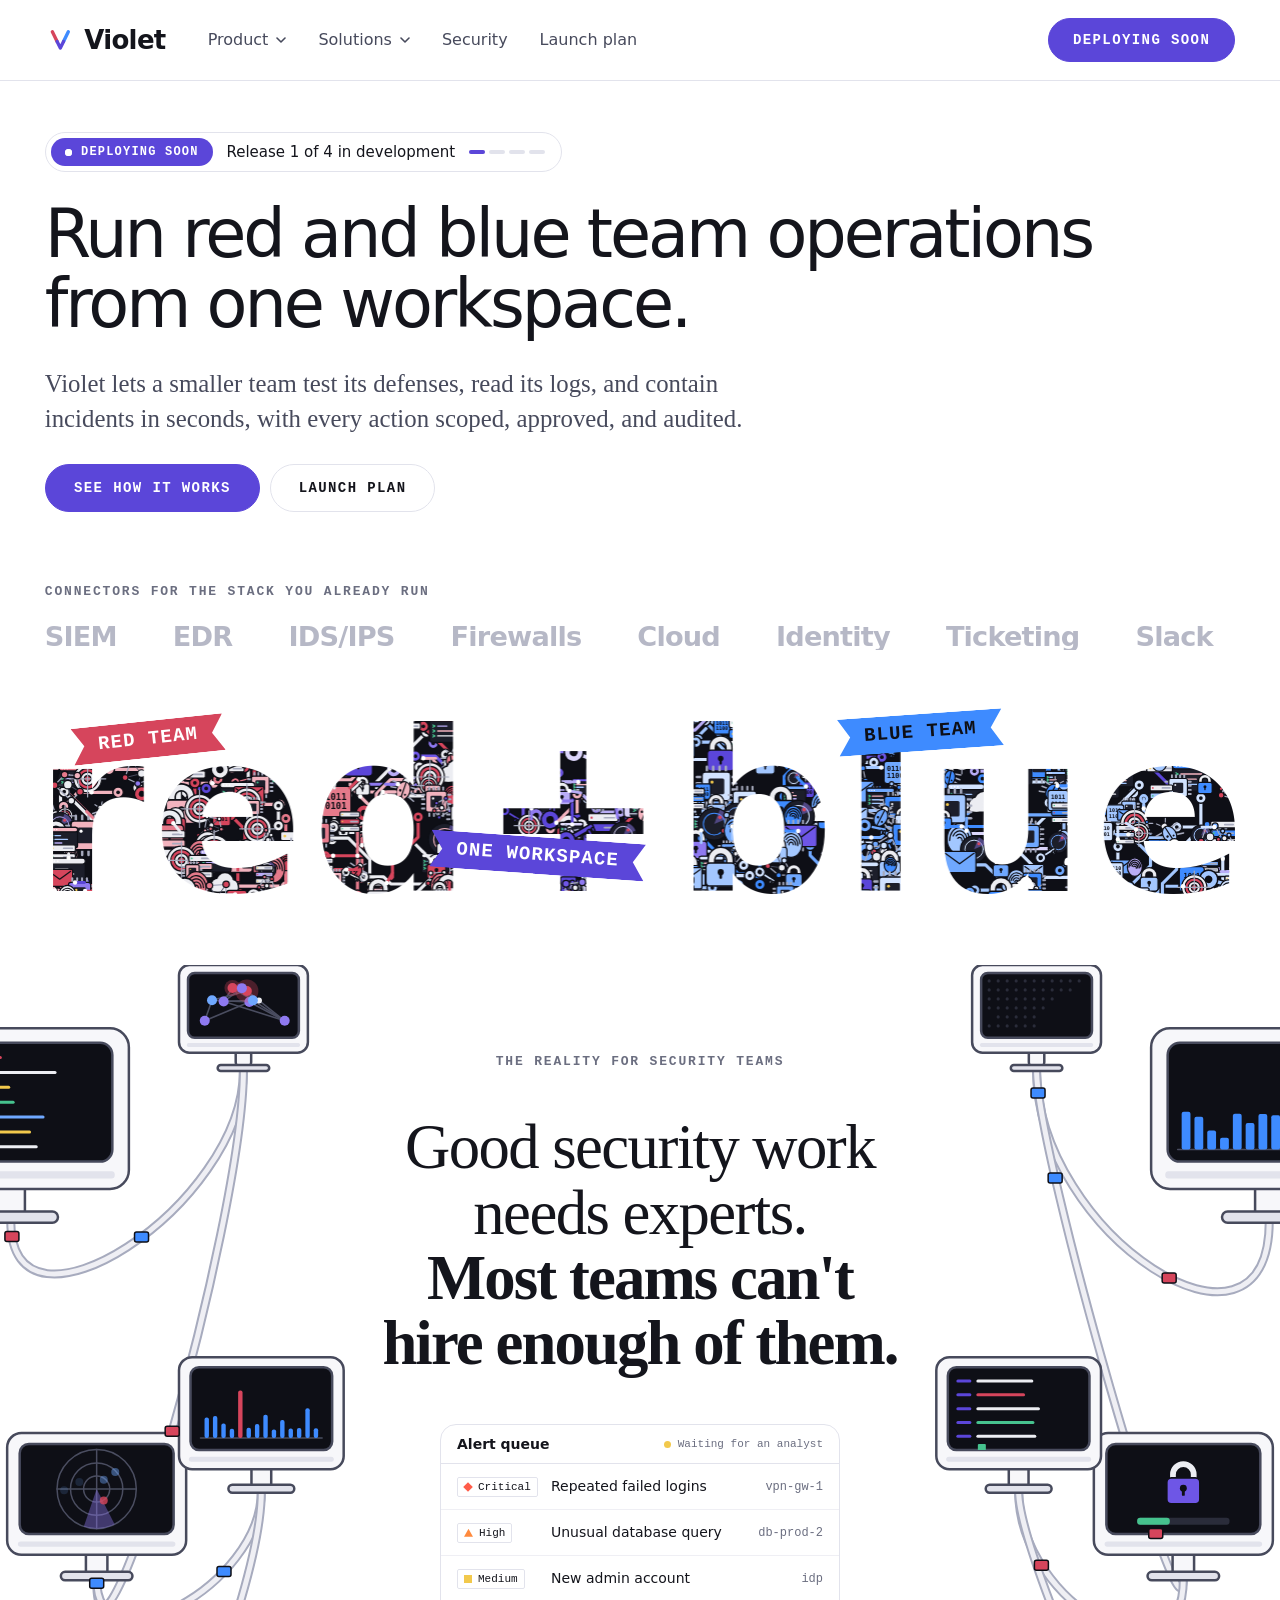
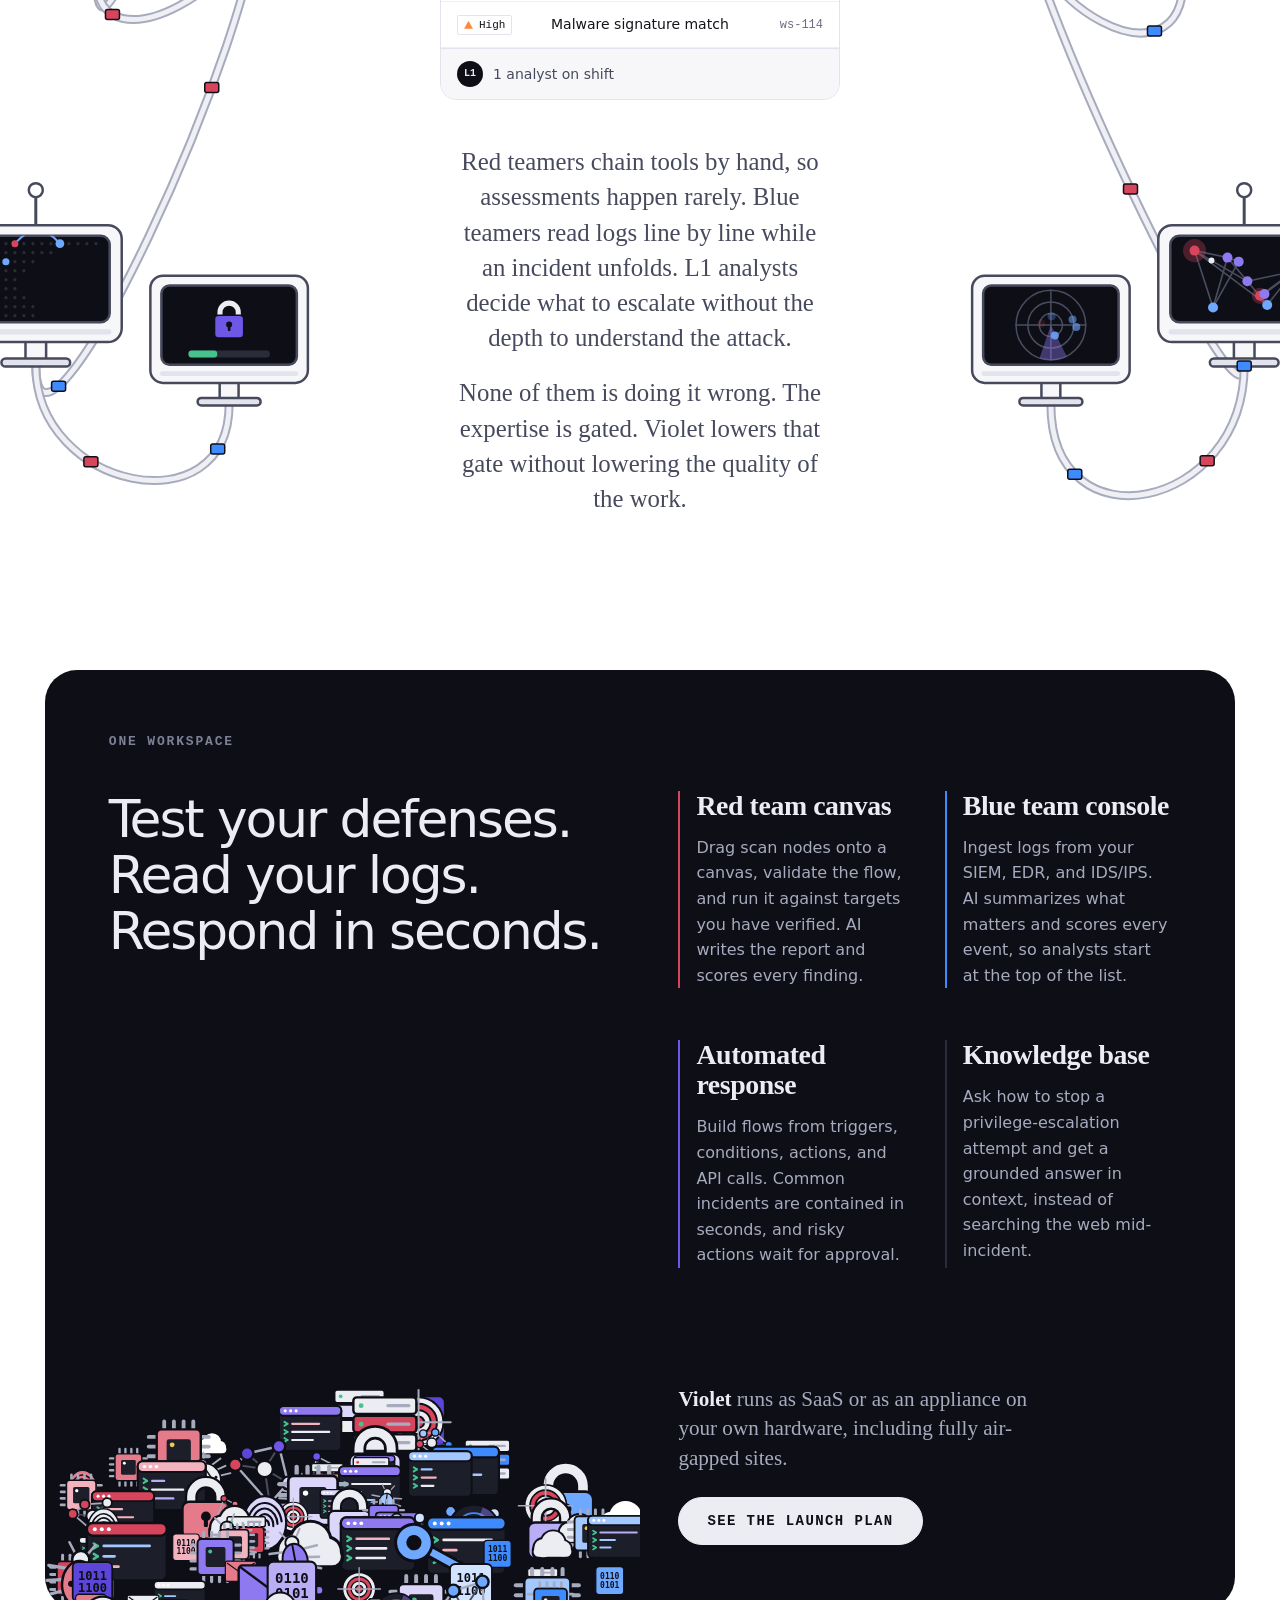
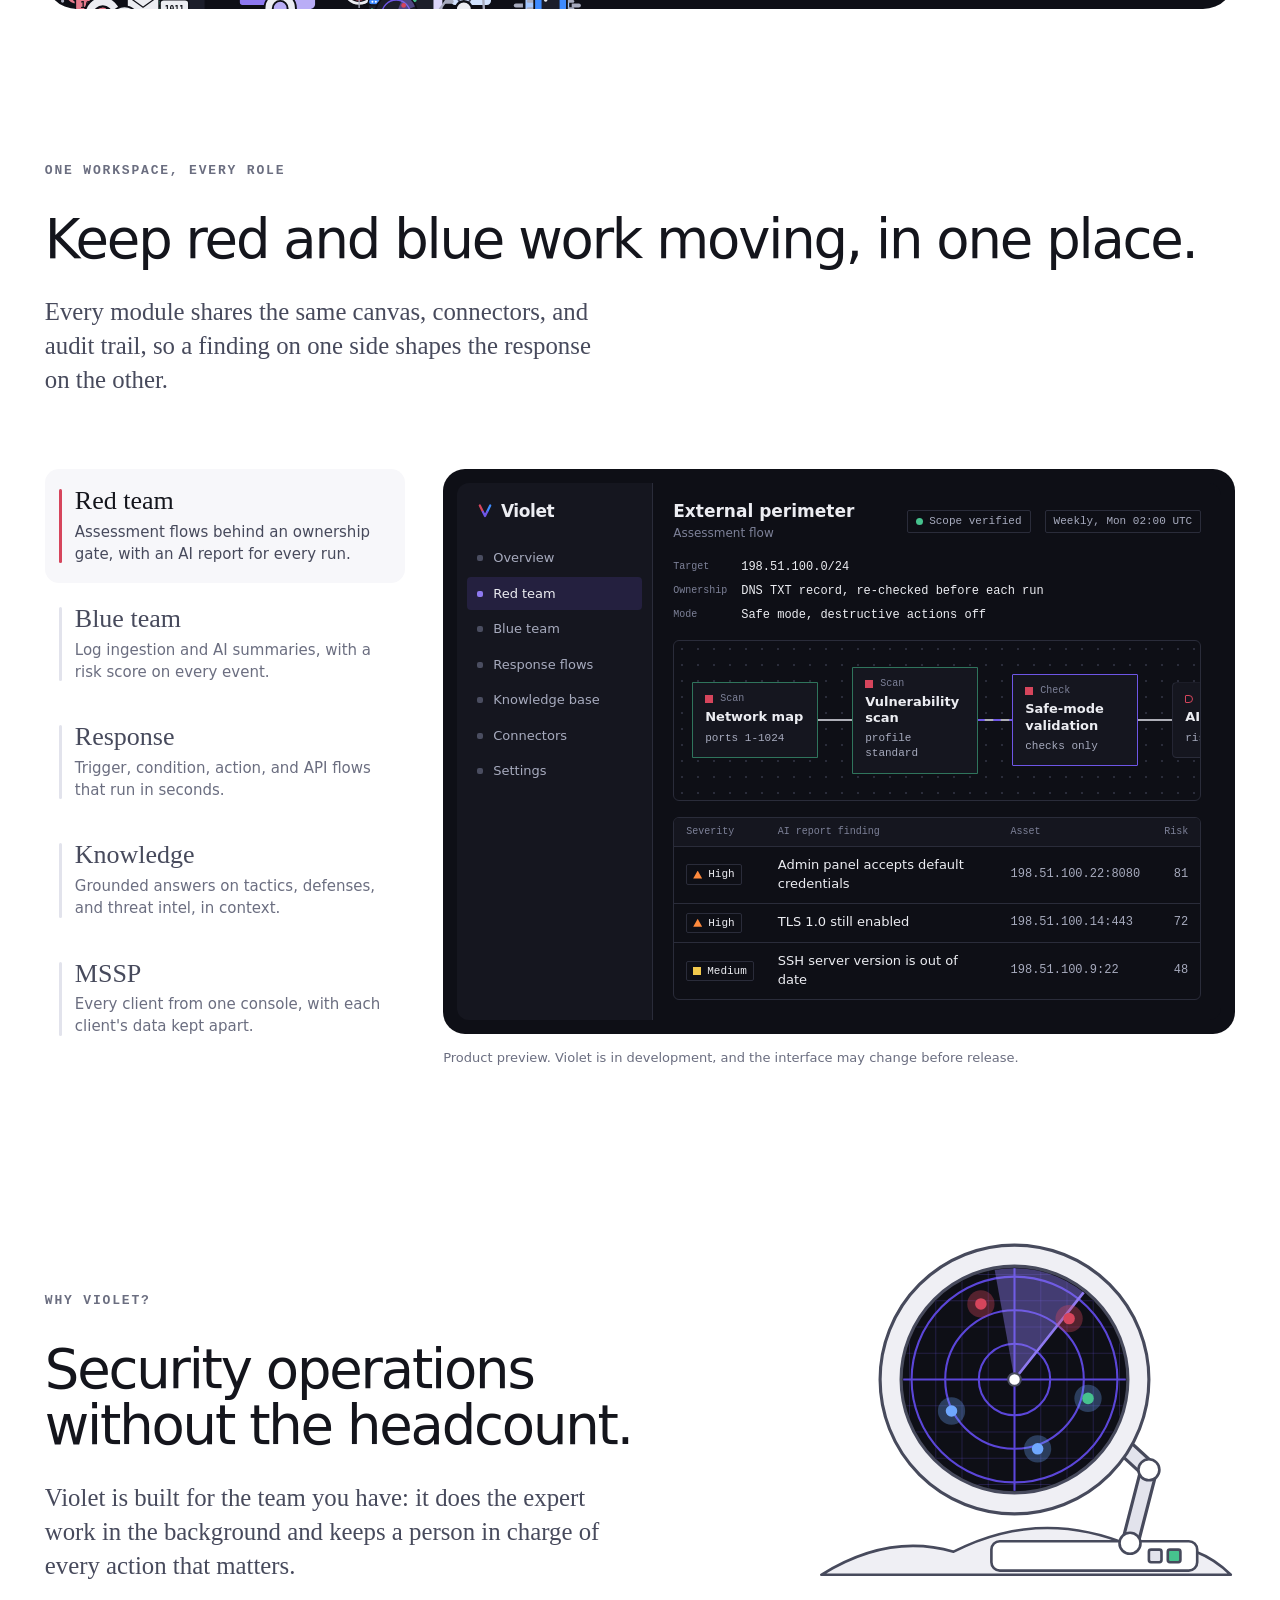
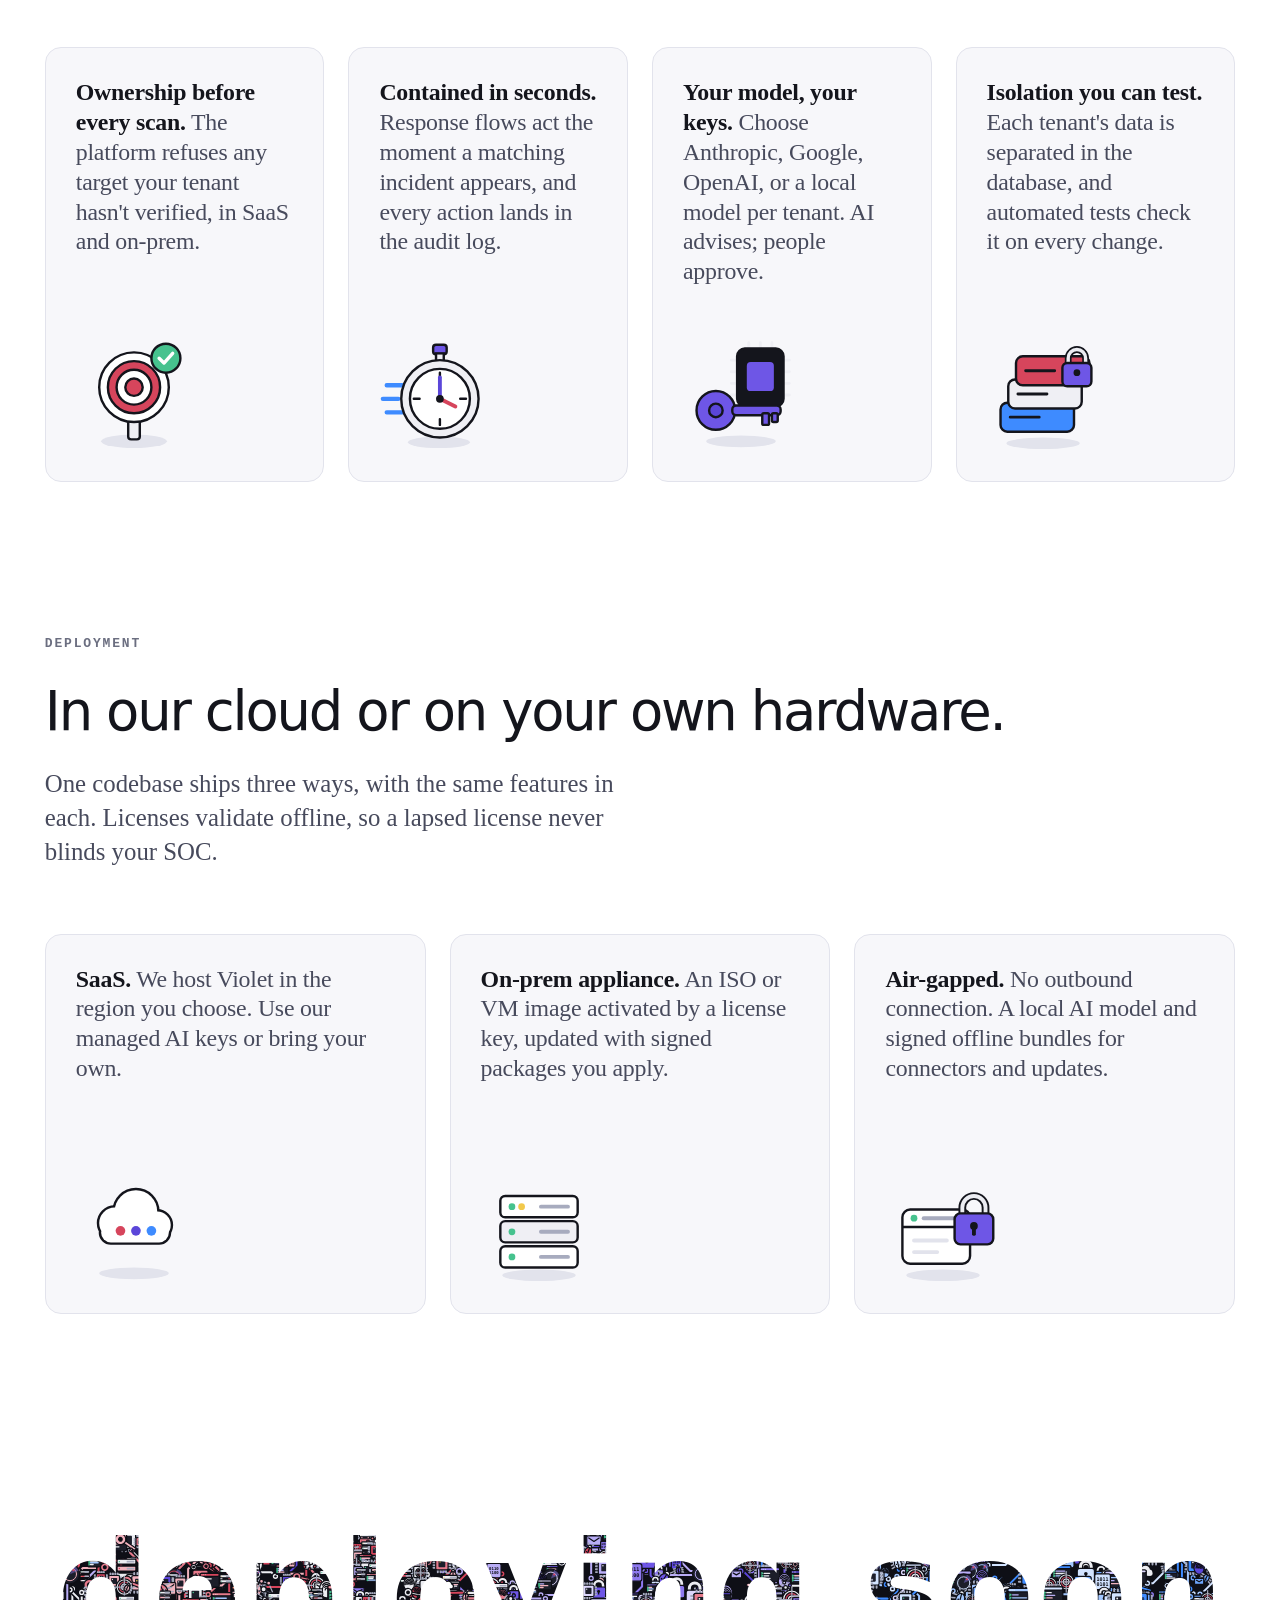
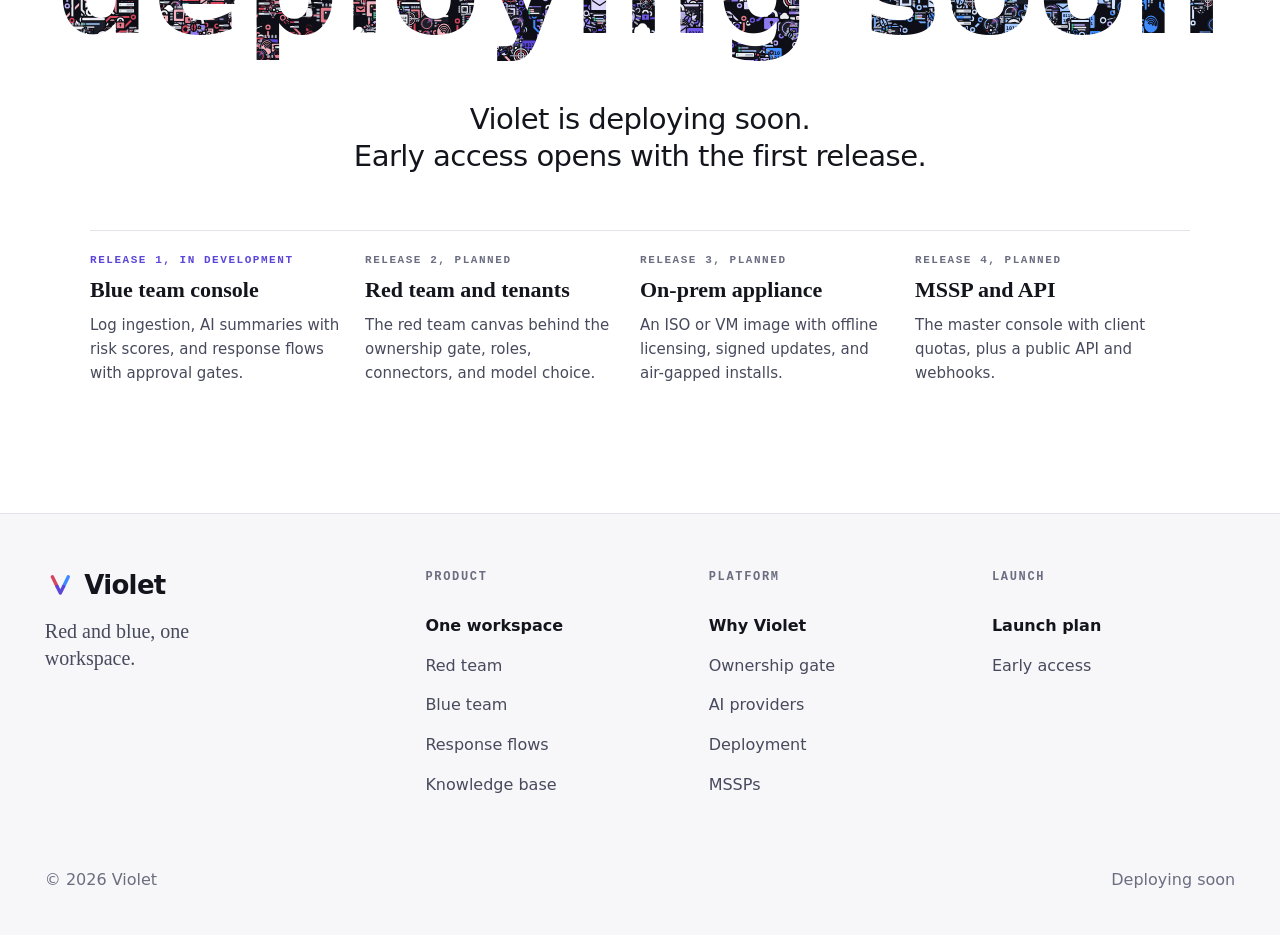
==== commit f9631484: "feat: alert-queue illustration, release badge, and module showcase Replaces the tangled-arrows drawi" ====
--- a/index.html
+++ b/index.html
@@ -16,8 +16,8 @@
 <link rel="preconnect" href="https://fonts.gstatic.com" crossorigin>
 <link rel="stylesheet" href="https://fonts.googleapis.com/css2?family=Geist:wght@400..800&family=Hanken+Grotesk:wght@700&family=IBM+Plex+Mono:wght@400;500;600&family=Newsreader:opsz,wght@6..72,400..700&display=swap">
 <link rel="stylesheet" href="assets/motion/violet-motion.css?v=b8c4e7733e">
-<link rel="stylesheet" href="assets/css/site.css?v=944aca82ae">
-<script src="assets/js/site.js?v=553d10aa54" defer></script>
+<link rel="stylesheet" href="assets/css/site.css?v=b2497213f0">
+<script src="assets/js/site.js?v=67e4901fdc" defer></script>
 <script src="assets/js/art.js?v=268a24bd73" defer></script>
 </head>
 <body>
@@ -146,8 +146,9 @@
     <div class="wrap">
       <div class="hero__copy">
         <a class="announce" href="#launch">
-          <span class="announce__tag">Soon</span>
-          <span class="announce__text">Violet is deploying soon</span>
+          <span class="announce__tag"><span class="announce__ping" aria-hidden="true"></span>Deploying soon</span>
+          <span class="announce__text">Release 1 of 4 in development</span>
+          <span class="announce__steps" aria-hidden="true"><i class="is-now"></i><i></i><i></i><i></i></span>
         </a>
         <h1 id="hero-title"><span>Run red and blue team operations</span> <span>from one workspace.</span></h1>
         <p class="lead">Violet lets a smaller team test its defenses, read its logs, and contain incidents in seconds, with every action scoped, approved, and audited.</p>
@@ -179,21 +180,13 @@
       <div class="problem__body">
         <span class="label">The reality for security teams</span>
         <h2 id="problem-title">Good security work needs experts. <b>Most teams can't hire enough of them.</b></h2>
-        <svg class="tangle" viewBox="0 0 220 160" aria-hidden="true" focusable="false">
-          <g fill="none" stroke-linecap="round" stroke-linejoin="round">
-            <path d="M24 118 C 52 30, 112 138, 150 62 S 196 32, 196 96" stroke="#14151C" stroke-width="16"/>
-            <path d="M24 118 C 52 30, 112 138, 150 62 S 196 32, 196 96" stroke="#D6455C" stroke-width="10"/>
-            <path d="M30 42 C 84 132, 120 22, 186 122" stroke="#14151C" stroke-width="16"/>
-            <path d="M30 42 C 84 132, 120 22, 186 122" stroke="#3E8BFF" stroke-width="10"/>
-            <path d="M70 142 C 40 80, 132 50, 110 116 S 168 144, 198 44" stroke="#14151C" stroke-width="16"/>
-            <path d="M70 142 C 40 80, 132 50, 110 116 S 168 144, 198 44" stroke="#5B46D9" stroke-width="10"/>
-          </g>
-          <g stroke="#14151C" stroke-width="3" stroke-linejoin="round">
-            <polygon points="-2,-11 16,0 -2,11" fill="#D6455C" transform="translate(196 98) rotate(90)"/>
-            <polygon points="-2,-11 16,0 -2,11" fill="#3E8BFF" transform="translate(186 124) rotate(56)"/>
-            <polygon points="-2,-11 16,0 -2,11" fill="#5B46D9" transform="translate(198 42) rotate(-73)"/>
-          </g>
-        </svg>
+        <figure class="queue" aria-label="Illustration: alerts keep arriving while one analyst is on shift">
+          <div class="queue__head"><span class="queue__title">Alert queue</span><span class="queue__state"><span class="queue__dot" aria-hidden="true"></span>Waiting for an analyst</span></div>
+          <div class="queue__window" aria-hidden="true">
+            <ul class="queue__list"><li><span class="sev sev--critical"><i></i>Critical</span><span class="queue__event">Repeated failed logins</span><span class="queue__src">vpn-gw-1</span></li><li><span class="sev sev--high"><i></i>High</span><span class="queue__event">Unusual database query</span><span class="queue__src">db-prod-2</span></li><li><span class="sev sev--medium"><i></i>Medium</span><span class="queue__event">New admin account</span><span class="queue__src">idp</span></li><li><span class="sev sev--high"><i></i>High</span><span class="queue__event">Malware signature match</span><span class="queue__src">ws-114</span></li><li><span class="sev sev--low"><i></i>Low</span><span class="queue__event">Port 8443 newly open</span><span class="queue__src">web-03</span></li><li><span class="sev sev--medium"><i></i>Medium</span><span class="queue__event">Impossible travel sign-in</span><span class="queue__src">sso</span></li><li><span class="sev sev--critical"><i></i>Critical</span><span class="queue__event">Repeated failed logins</span><span class="queue__src">vpn-gw-1</span></li><li><span class="sev sev--high"><i></i>High</span><span class="queue__event">Unusual database query</span><span class="queue__src">db-prod-2</span></li><li><span class="sev sev--medium"><i></i>Medium</span><span class="queue__event">New admin account</span><span class="queue__src">idp</span></li><li><span class="sev sev--high"><i></i>High</span><span class="queue__event">Malware signature match</span><span class="queue__src">ws-114</span></li><li><span class="sev sev--low"><i></i>Low</span><span class="queue__event">Port 8443 newly open</span><span class="queue__src">web-03</span></li><li><span class="sev sev--medium"><i></i>Medium</span><span class="queue__event">Impossible travel sign-in</span><span class="queue__src">sso</span></li></ul>
+          </div>
+          <div class="queue__foot"><span class="queue__avatar" aria-hidden="true">L1</span>1 analyst on shift</div>
+        </figure>
         <p>Red teamers chain tools by hand, so assessments happen rarely. Blue teamers read logs line by line while an incident unfolds. L1 analysts decide what to escalate without the depth to understand the attack.</p>
         <p>None of them is doing it wrong. The expertise is gated. Violet lowers that gate without lowering the quality of the work.</p>
       </div>
@@ -242,32 +235,38 @@
         <p class="lead">Every module shares the same canvas, connectors, and audit trail, so a finding on one side shapes the response on the other.</p>
       </div>
 
-      <div class="teams">
-        <div class="teams__tabs" role="tablist" aria-label="Modules" data-tabs>
-          <button class="team-tab tone-red" type="button" role="tab" id="tab-red" aria-controls="panel-red" aria-selected="true">
-            <span class="team-tab__name">Red team</span>
-            <span class="team-tab__desc">Assessment flows behind an ownership gate, with an AI report for every run.</span>
+      <div class="modules" data-modules>
+        <div class="modules__tabs" role="tablist" aria-label="Modules" aria-orientation="vertical" data-tabs>
+          <button class="module-tab tone-red" type="button" role="tab" id="tab-red" aria-controls="panel-red" aria-selected="true">
+            <span class="module-tab__bar" aria-hidden="true"><i></i></span>
+            <span class="module-tab__name">Red team</span>
+            <span class="module-tab__desc">Assessment flows behind an ownership gate, with an AI report for every run.</span>
           </button>
-          <button class="team-tab tone-blue" type="button" role="tab" id="tab-blue" aria-controls="panel-blue" aria-selected="false" tabindex="-1">
-            <span class="team-tab__name">Blue team</span>
-            <span class="team-tab__desc">Log ingestion and AI summaries, with a risk score on every event.</span>
+          <button class="module-tab tone-blue" type="button" role="tab" id="tab-blue" aria-controls="panel-blue" aria-selected="false" tabindex="-1">
+            <span class="module-tab__bar" aria-hidden="true"><i></i></span>
+            <span class="module-tab__name">Blue team</span>
+            <span class="module-tab__desc">Log ingestion and AI summaries, with a risk score on every event.</span>
           </button>
-          <button class="team-tab tone-violet" type="button" role="tab" id="tab-response" aria-controls="panel-response" aria-selected="false" tabindex="-1">
-            <span class="team-tab__name">Response</span>
-            <span class="team-tab__desc">Trigger, condition, action, and API flows that run in seconds.</span>
+          <button class="module-tab tone-violet" type="button" role="tab" id="tab-response" aria-controls="panel-response" aria-selected="false" tabindex="-1">
+            <span class="module-tab__bar" aria-hidden="true"><i></i></span>
+            <span class="module-tab__name">Response</span>
+            <span class="module-tab__desc">Trigger, condition, action, and API flows that run in seconds.</span>
           </button>
-          <button class="team-tab tone-teal" type="button" role="tab" id="tab-kb" aria-controls="panel-kb" aria-selected="false" tabindex="-1">
-            <span class="team-tab__name">Knowledge</span>
-            <span class="team-tab__desc">Grounded answers on tactics, defenses, and threat intel, in context.</span>
+          <button class="module-tab tone-teal" type="button" role="tab" id="tab-kb" aria-controls="panel-kb" aria-selected="false" tabindex="-1">
+            <span class="module-tab__bar" aria-hidden="true"><i></i></span>
+            <span class="module-tab__name">Knowledge</span>
+            <span class="module-tab__desc">Grounded answers on tactics, defenses, and threat intel, in context.</span>
           </button>
-          <button class="team-tab tone-orange" type="button" role="tab" id="tab-mssp" aria-controls="panel-mssp" aria-selected="false" tabindex="-1">
-            <span class="team-tab__name">MSSP</span>
-            <span class="team-tab__desc">Every client from one console, with each client's data kept apart.</span>
+          <button class="module-tab tone-orange" type="button" role="tab" id="tab-mssp" aria-controls="panel-mssp" aria-selected="false" tabindex="-1">
+            <span class="module-tab__bar" aria-hidden="true"><i></i></span>
+            <span class="module-tab__name">MSSP</span>
+            <span class="module-tab__desc">Every client from one console, with each client's data kept apart.</span>
           </button>
         </div>
-
-        <div class="team-panel tone-red" role="tabpanel" id="panel-red" aria-labelledby="tab-red">
-          <span class="team-panel__label">Product preview</span>
+        <div class="modules__stage">
+
+
+        <div class="module-panel tone-red" role="tabpanel" id="panel-red" aria-labelledby="tab-red">
           <figure class="shot">
             <div class="app">
               <aside class="app__side" aria-hidden="true">
@@ -293,14 +292,23 @@
                     <li class="flow__step"><div class="node node--api"><span class="node__type"><i class="shape shape--api"></i>Report</span><span class="node__title">AI report</span><code class="node__param">risk per finding</code></div></li>
                   </ol>
                 </div>
-                <p class="note">Last run: 2 high, 6 medium, and 11 low findings.</p>
+                <div class="table-scroll">
+                  <table class="data">
+                    <caption class="visually-hidden">Example findings from the last assessment run</caption>
+                    <thead><tr><th scope="col">Severity</th><th scope="col">AI report finding</th><th scope="col">Asset</th><th class="num" scope="col">Risk</th></tr></thead>
+                    <tbody>
+                      <tr><td><span class="sev sev--high"><i></i>High</span></td><td class="text">Admin panel accepts default credentials</td><td>198.51.100.22:8080</td><td class="num">81</td></tr>
+                      <tr><td><span class="sev sev--high"><i></i>High</span></td><td class="text">TLS 1.0 still enabled</td><td>198.51.100.14:443</td><td class="num">72</td></tr>
+                      <tr><td><span class="sev sev--medium"><i></i>Medium</span></td><td class="text">SSH server version is out of date</td><td>198.51.100.9:22</td><td class="num">48</td></tr>
+                    </tbody>
+                  </table>
+                </div>
               </div>
             </div>
           </figure>
         </div>
 
-        <div class="team-panel tone-blue" role="tabpanel" id="panel-blue" aria-labelledby="tab-blue" hidden>
-          <span class="team-panel__label">Product preview</span>
+        <div class="module-panel tone-blue" role="tabpanel" id="panel-blue" aria-labelledby="tab-blue" hidden>
           <figure class="shot">
             <div class="app">
               <aside class="app__side" aria-hidden="true">
@@ -337,8 +345,7 @@
           </figure>
         </div>
 
-        <div class="team-panel tone-violet" role="tabpanel" id="panel-response" aria-labelledby="tab-response" hidden>
-          <span class="team-panel__label">Product preview</span>
+        <div class="module-panel tone-violet" role="tabpanel" id="panel-response" aria-labelledby="tab-response" hidden>
           <figure class="shot">
             <div class="app">
               <aside class="app__side" aria-hidden="true">
@@ -371,8 +378,7 @@
           </figure>
         </div>
 
-        <div class="team-panel tone-teal" role="tabpanel" id="panel-kb" aria-labelledby="tab-kb" hidden>
-          <span class="team-panel__label">Product preview</span>
+        <div class="module-panel tone-teal" role="tabpanel" id="panel-kb" aria-labelledby="tab-kb" hidden>
           <figure class="shot">
             <div class="app">
               <aside class="app__side" aria-hidden="true">
@@ -402,8 +408,7 @@
           </figure>
         </div>
 
-        <div class="team-panel tone-orange" role="tabpanel" id="panel-mssp" aria-labelledby="tab-mssp" hidden>
-          <span class="team-panel__label">Product preview</span>
+        <div class="module-panel tone-orange" role="tabpanel" id="panel-mssp" aria-labelledby="tab-mssp" hidden>
           <figure class="shot">
             <div class="app">
               <aside class="app__side" aria-hidden="true">
@@ -434,6 +439,8 @@
               </div>
             </div>
           </figure>
+        </div>
+          <p class="modules__caption">Product preview. Violet is in development, and the interface may change before release.</p>
         </div>
       </div>
     </div>
--- a/assets/css/site.css
+++ b/assets/css/site.css
@@ -300,27 +300,38 @@
 .hero__copy { display: grid; gap: 28px; justify-items: start; }
 .announce {
   display: inline-flex;
-  align-items: stretch;
+  flex-wrap: wrap;
+  align-items: center;
+  gap: 8px 14px;
+  padding: 5px 16px 5px 5px;
   border: 1px solid var(--line);
   border-radius: 999px;
-  overflow: hidden;
+  background: var(--bg);
   color: var(--text-1);
   text-decoration: none;
 }
-.announce:hover { background: var(--surface-1); }
+.announce:hover { border-color: var(--muted); background: var(--surface-1); }
 .announce__tag {
   display: inline-flex;
   align-items: center;
-  gap: 8px;
+  gap: 9px;
   padding: 8px 14px;
-  border-right: 1px solid var(--line);
+  border-radius: 999px;
+  background: var(--violet-500);
+  color: var(--on-violet);
   font: 600 0.75rem / 1 var(--font-mono);
-  letter-spacing: 0.12em;
+  letter-spacing: 0.1em;
   text-transform: uppercase;
-  color: var(--text-2);
-}
-.announce__tag::before { content: ""; width: 7px; height: 7px; border-radius: 999px; background: var(--status-warning); }
-.announce__text { display: inline-flex; align-items: center; padding: 8px 16px; font: 500 0.9375rem / 1 var(--font-sans); }
+}
+.announce__ping { position: relative; width: 7px; height: 7px; border-radius: 999px; background: #FFFFFF; }
+.announce__ping::after { content: ""; position: absolute; inset: 0; border-radius: 999px; background: #FFFFFF; animation: ping 1.8s cubic-bezier(0, 0, 0.2, 1) infinite; }
+@keyframes ping { 75%, 100% { transform: scale(2.8); opacity: 0; } }
+.announce__text { font: 500 0.9375rem / 1.2 var(--font-sans); }
+.announce__steps { display: inline-flex; gap: 4px; }
+.announce__steps i { position: relative; width: 16px; height: 4px; border-radius: 2px; background: var(--line); overflow: hidden; }
+.announce__steps i.is-now::after { content: ""; position: absolute; inset: 0; background: var(--violet-500); transform-origin: left; animation: step-fill 2.6s ease-in-out infinite; }
+@keyframes step-fill { 0% { transform: scaleX(0); } 70%, 100% { transform: scaleX(1); } }
+@media (max-width: 420px) { .announce__steps { display: none; } }
 .hero h1 { font: 400 var(--t-hero) / 1.04 var(--font-sans); letter-spacing: -0.045em; color: var(--text-1); }
 .hero h1 span { display: block; }
 .hero .lead { max-width: 60ch; }
@@ -373,7 +384,37 @@
 .problem__body { position: relative; max-width: 620px; margin-inline: auto; text-align: center; }
 .problem h2 { margin-top: 44px; font: 400 var(--t-serif-head) / 1.04 var(--font-serif); letter-spacing: -0.025em; color: var(--text-1); }
 .problem h2 b { display: block; font-weight: 700; letter-spacing: -0.03em; }
-.tangle { width: 168px; height: auto; margin: 48px auto 40px; display: block; }
+.queue {
+  width: min(100%, 400px);
+  margin: 48px auto 44px;
+  border: 1px solid var(--line);
+  border-radius: 16px;
+  background: var(--bg);
+  text-align: left;
+  overflow: hidden;
+}
+.queue__head { display: flex; align-items: center; justify-content: space-between; gap: 12px; padding: 12px 16px; border-bottom: 1px solid var(--line); }
+.queue__title { font: 600 0.875rem / 1 var(--font-sans); color: var(--text-1); }
+.queue__state { display: inline-flex; align-items: center; gap: 7px; font: 480 0.6875rem / 1 var(--font-mono); color: var(--text-3); }
+.queue__dot { width: 7px; height: 7px; border-radius: 999px; background: var(--status-warning); animation: blink 1.4s ease-in-out infinite; }
+@keyframes blink { 50% { opacity: 0.25; } }
+.queue__window { height: 184px; overflow: hidden; }
+.queue__list { margin: 0; padding: 0; list-style: none; animation: queue-scroll 16s linear infinite; }
+.queue__list li {
+  display: grid;
+  grid-template-columns: 82px minmax(0, 1fr) auto;
+  align-items: center;
+  gap: 12px;
+  height: 46px;
+  padding: 0 16px;
+  border-bottom: 1px solid var(--surface-2);
+}
+.queue .sev { color: var(--text-1); border-color: var(--line); justify-self: start; }
+.queue__event { font: 500 0.875rem / 1.2 var(--font-sans); color: var(--text-1); white-space: nowrap; overflow: hidden; text-overflow: ellipsis; }
+.queue__src { font: 420 0.75rem / 1 var(--font-mono); color: var(--text-3); }
+@keyframes queue-scroll { to { transform: translateY(-50%); } }
+.queue__foot { display: flex; align-items: center; gap: 10px; padding: 12px 16px; border-top: 1px solid var(--line); background: var(--surface-1); font: 500 0.875rem / 1 var(--font-sans); color: var(--text-2); }
+.queue__avatar { display: grid; place-items: center; width: 26px; height: 26px; border-radius: 999px; background: var(--d-bg); color: var(--d-t1); font: 600 0.625rem / 1 var(--font-mono); }
 .problem p { font: 400 var(--t-serif-lead) / 1.42 var(--font-serif); color: var(--text-2); max-width: 30ch; margin-inline: auto; }
 .problem p + p { margin-top: 20px; }
 @media (max-width: 1120px) { .problem__art { display: none; } }
@@ -423,44 +464,55 @@
 .section-head { display: grid; gap: 26px; justify-items: start; }
 .section-head .section-title { margin-top: 6px; }
 
-/* ---------- module tabs (dark product stage) ---------- */
-
-.teams { margin-top: clamp(48px, 6vw, 72px); border-radius: 24px; overflow: hidden; background: var(--d-bg); }
-.teams__tabs { display: grid; grid-template-columns: repeat(5, minmax(0, 1fr)); border-bottom: 1px solid var(--d-line); }
-.team-tab {
+/* ---------- modules: tab list + preview stage ---------- */
+
+.modules {
   display: grid;
-  gap: 12px;
-  align-content: start;
-  padding: clamp(20px, 2.4vw, 32px);
-  min-height: 200px;
+  grid-template-columns: minmax(0, 360px) minmax(0, 1fr);
+  gap: clamp(24px, 3vw, 48px);
+  align-items: start;
+  margin-top: clamp(48px, 6vw, 72px);
+}
+.modules__tabs { display: grid; gap: 4px; }
+.module-tab {
+  position: relative;
+  display: grid;
+  gap: 6px;
+  padding: 18px 20px 18px 30px;
   border: 0;
-  border-right: 1px solid var(--d-line);
-  border-radius: 0;
-  background: var(--d-s1);
-  color: var(--d-t2);
+  border-radius: 14px;
+  background: transparent;
+  color: var(--text-3);
   text-align: left;
+  font: inherit;
   cursor: pointer;
-  font: inherit;
-  box-shadow: inset 0 3px 0 var(--tab-accent, var(--d-muted));
-}
-.team-tab:last-child { border-right: 0; }
-.team-tab:hover { background: var(--d-s2); }
-.team-tab[aria-selected="true"] { background: var(--d-bg); color: var(--d-t1); }
-.team-tab__name { font: 400 clamp(1.5rem, 1.2rem + 0.8vw, 2.125rem) / 1.1 var(--font-serif); color: var(--d-t1); }
-.team-tab__desc { font-size: 1rem; line-height: 1.45; }
-.team-tab:focus-visible { outline: 2px solid var(--d-violet-400); outline-offset: -4px; }
+}
+.module-tab:hover { background: var(--surface-1); }
+.module-tab[aria-selected="true"] { background: var(--surface-1); color: var(--text-2); }
+.module-tab__name { font: 400 1.625rem / 1.1 var(--font-serif); color: var(--text-2); }
+.module-tab[aria-selected="true"] .module-tab__name { color: var(--text-1); }
+.module-tab__desc { font-size: 0.9375rem; line-height: 1.45; }
+.module-tab__bar { position: absolute; left: 14px; top: 20px; bottom: 20px; width: 3px; border-radius: 3px; background: var(--line); overflow: hidden; }
+.module-tab__bar i { display: block; width: 100%; height: 100%; background: var(--tab-accent, var(--violet-500)); transform-origin: top; transform: scaleY(0); }
+.module-tab[aria-selected="true"] .module-tab__bar i { transform: scaleY(1); }
+.module-tab:focus-visible { outline: 2px solid var(--violet-500); outline-offset: 2px; }
 .tone-red { --tab-accent: var(--red-team); }
 .tone-blue { --tab-accent: var(--blue-team); }
-.tone-violet { --tab-accent: var(--d-violet-500); }
-.tone-teal { --tab-accent: var(--d-violet-400); }
-.tone-orange { --tab-accent: var(--d-t2); }
-.team-panel { padding: clamp(20px, 4vw, 56px); background: var(--d-bg); }
-.team-panel__label { display: block; margin-bottom: 20px; font: 600 0.75rem / 1 var(--font-mono); letter-spacing: 0.14em; text-transform: uppercase; color: var(--d-t3); }
-.shot { margin: 0 0 0 auto; max-width: 1080px; padding: 8px; border-radius: 18px; background: var(--d-s2); border: 1px solid var(--d-line); }
-@media (max-width: 1080px) {
-  .teams__tabs { grid-template-columns: none; grid-auto-flow: column; grid-auto-columns: minmax(230px, 1fr); overflow-x: auto; scrollbar-width: none; }
-  .teams__tabs::-webkit-scrollbar { display: none; }
-  .team-tab { min-height: 170px; }
+.tone-violet { --tab-accent: var(--violet-500); }
+.tone-teal { --tab-accent: var(--violet-400); }
+.tone-orange { --tab-accent: var(--text-2); }
+.modules__stage { min-width: 0; }
+.module-panel { padding: clamp(8px, 1.2vw, 14px); border-radius: 22px; background: var(--d-bg); }
+.shot { margin: 0; }
+.modules__caption { margin-top: 14px; font-size: 0.8125rem; color: var(--text-3); }
+@media (max-width: 1000px) {
+  .modules { grid-template-columns: minmax(0, 1fr); }
+  .modules__tabs { grid-auto-flow: column; grid-auto-columns: minmax(220px, 1fr); overflow-x: auto; scrollbar-width: none; padding-bottom: 4px; }
+  .modules__tabs::-webkit-scrollbar { display: none; }
+  .module-tab { padding: 16px 18px 22px; }
+  .module-tab__bar { left: 18px; right: 18px; top: auto; bottom: 10px; width: auto; height: 3px; }
+  .module-tab__bar i { transform-origin: left; transform: scaleX(0); }
+  .module-tab[aria-selected="true"] .module-tab__bar i { transform: scaleX(1); }
 }
 
 /* ---------- app preview (DESIGN.md dark product UI) ---------- */
@@ -468,6 +520,7 @@
 .app {
   display: grid;
   grid-template-columns: 196px minmax(0, 1fr);
+  min-height: 480px;
   border-radius: 12px;
   overflow: hidden;
   background: var(--d-bg);
@@ -708,20 +761,31 @@
 .mega:not([hidden]) { animation: menu-in 0.18s ease-out; }
 @keyframes menu-in { from { opacity: 0; transform: translateY(-6px); } to { opacity: 1; transform: none; } }
 
-.team-panel:not([hidden]) .shot { animation: panel-in 0.4s cubic-bezier(0.2, 0.7, 0.2, 1); }
+.module-panel:not([hidden]) .shot { animation: panel-in 0.4s cubic-bezier(0.2, 0.7, 0.2, 1); }
+@media (prefers-reduced-motion: no-preference) {
+  .module-tab[aria-selected="true"] .module-tab__bar i { animation: tab-progress-y 8s linear forwards; }
+  .modules.is-paused .module-tab__bar i { animation-play-state: paused; }
+}
+@media (prefers-reduced-motion: no-preference) and (max-width: 1000px) {
+  .module-tab[aria-selected="true"] .module-tab__bar i { animation-name: tab-progress-x; }
+}
+@keyframes tab-progress-y { from { transform: scaleY(0); } to { transform: scaleY(1); } }
+@keyframes tab-progress-x { from { transform: scaleX(0); } to { transform: scaleX(1); } }
 @keyframes panel-in { from { opacity: 0; transform: translateY(10px); } to { opacity: 1; transform: none; } }
 
 .card svg, .mega-card__icon, .mega-card__art { transition: transform 0.35s cubic-bezier(0.2, 0.7, 0.2, 1); transform-origin: 50% 90%; }
 .card:hover svg, a.mega-card:hover .mega-card__icon, a.mega-card:hover .mega-card__art { transform: rotate(-4deg) scale(1.05); }
 
-.pill, .nav-trigger, .nav-link, .team-tab, .announce, .mega-list a { transition: background-color 0.15s ease-out, border-color 0.15s ease-out, color 0.15s ease-out; }
+.pill, .nav-trigger, .nav-link, .module-tab, .announce, .mega-list a { transition: background-color 0.15s ease-out, border-color 0.15s ease-out, color 0.15s ease-out; }
 
 .chip .vm-meter { height: 12px; gap: 2px; }
 .chip .vm-meter i { width: 3px; border-radius: 1px; }
 
 @media (prefers-reduced-motion: reduce) {
   .ribbon, .hero__copy > *, .hero .stack, .art--hero, .mega:not([hidden]),
-  .team-panel:not([hidden]) .shot, .marquee__track { animation: none; }
+  .module-panel:not([hidden]) .shot, .marquee__track, .module-tab__bar i,
+  .announce__ping::after, .announce__steps i.is-now::after, .queue__dot, .queue__list { animation: none; }
+  .announce__steps i.is-now::after { transform: scaleX(1); }
   .marquee { flex-wrap: wrap; }
   .marquee__track { flex: 1 1 100%; flex-wrap: wrap; gap: 16px 40px; padding: 0; }
   .marquee__track[aria-hidden="true"] { display: none; }
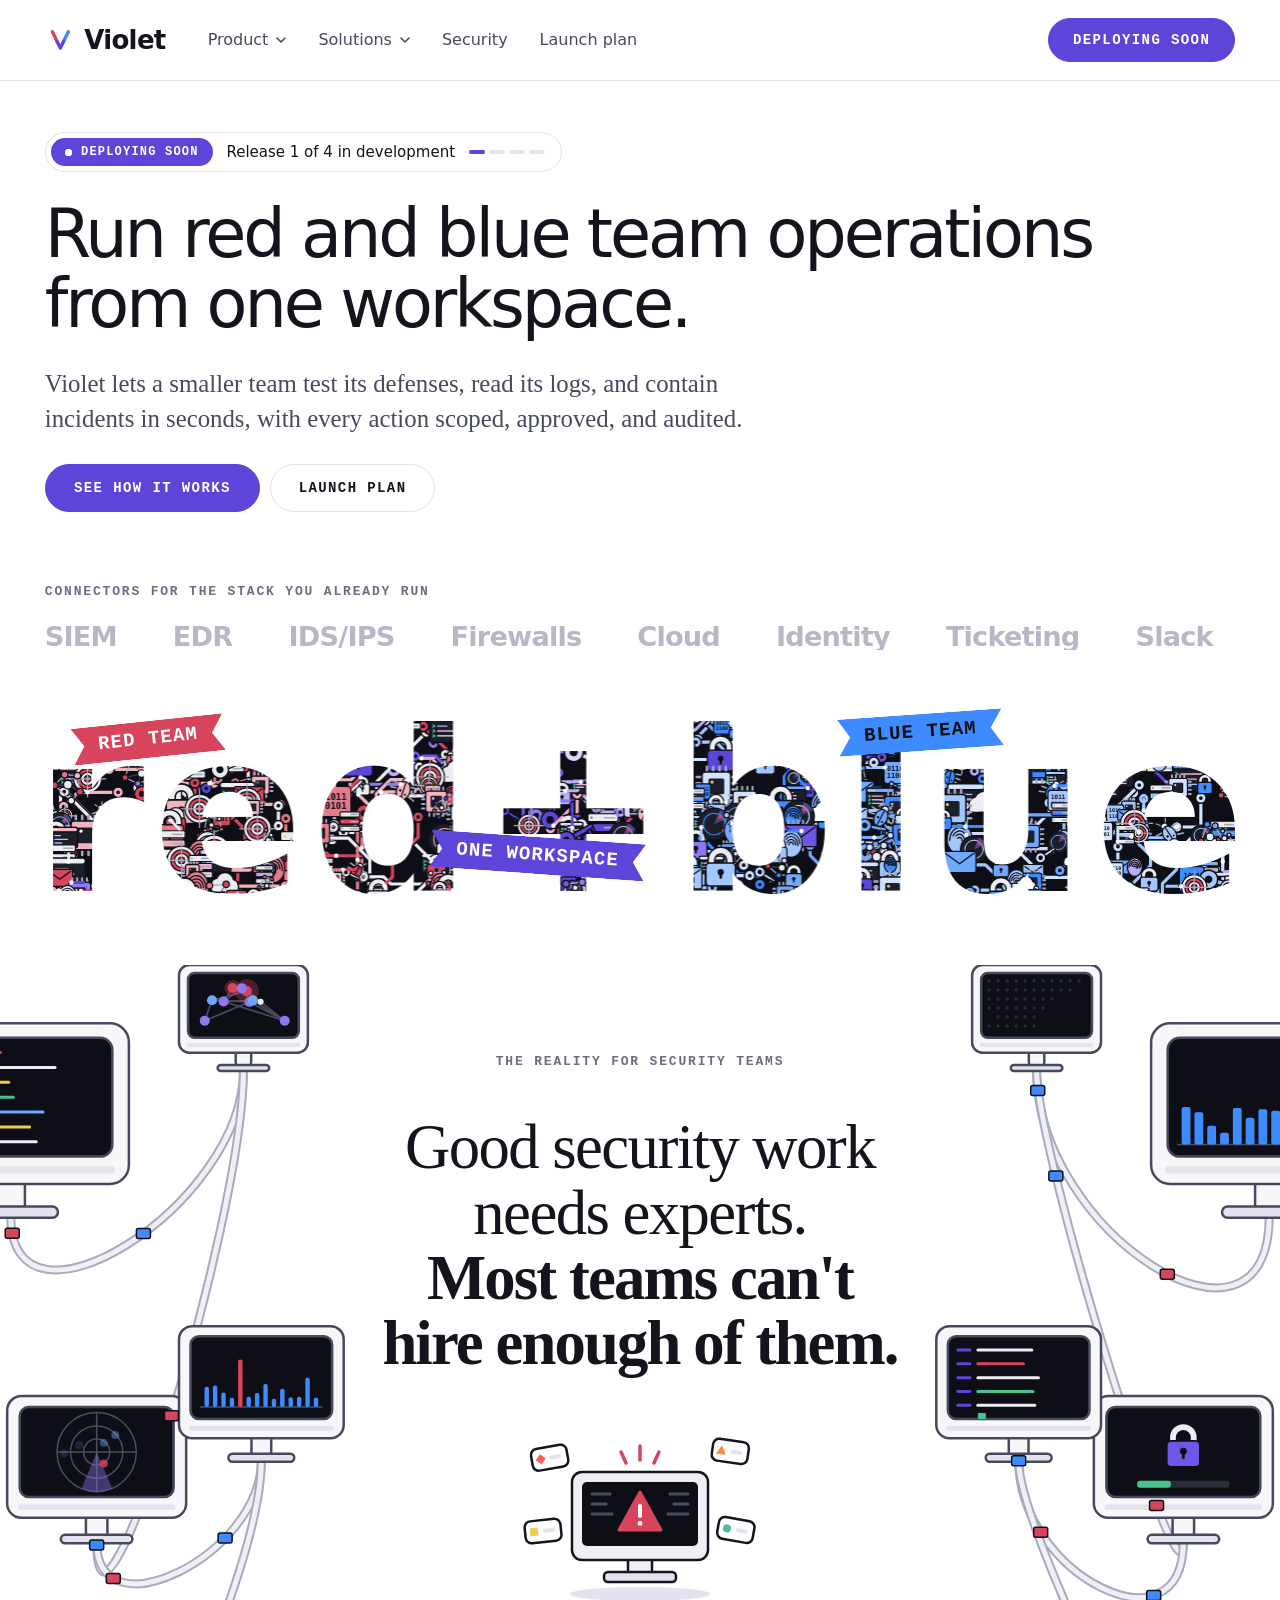
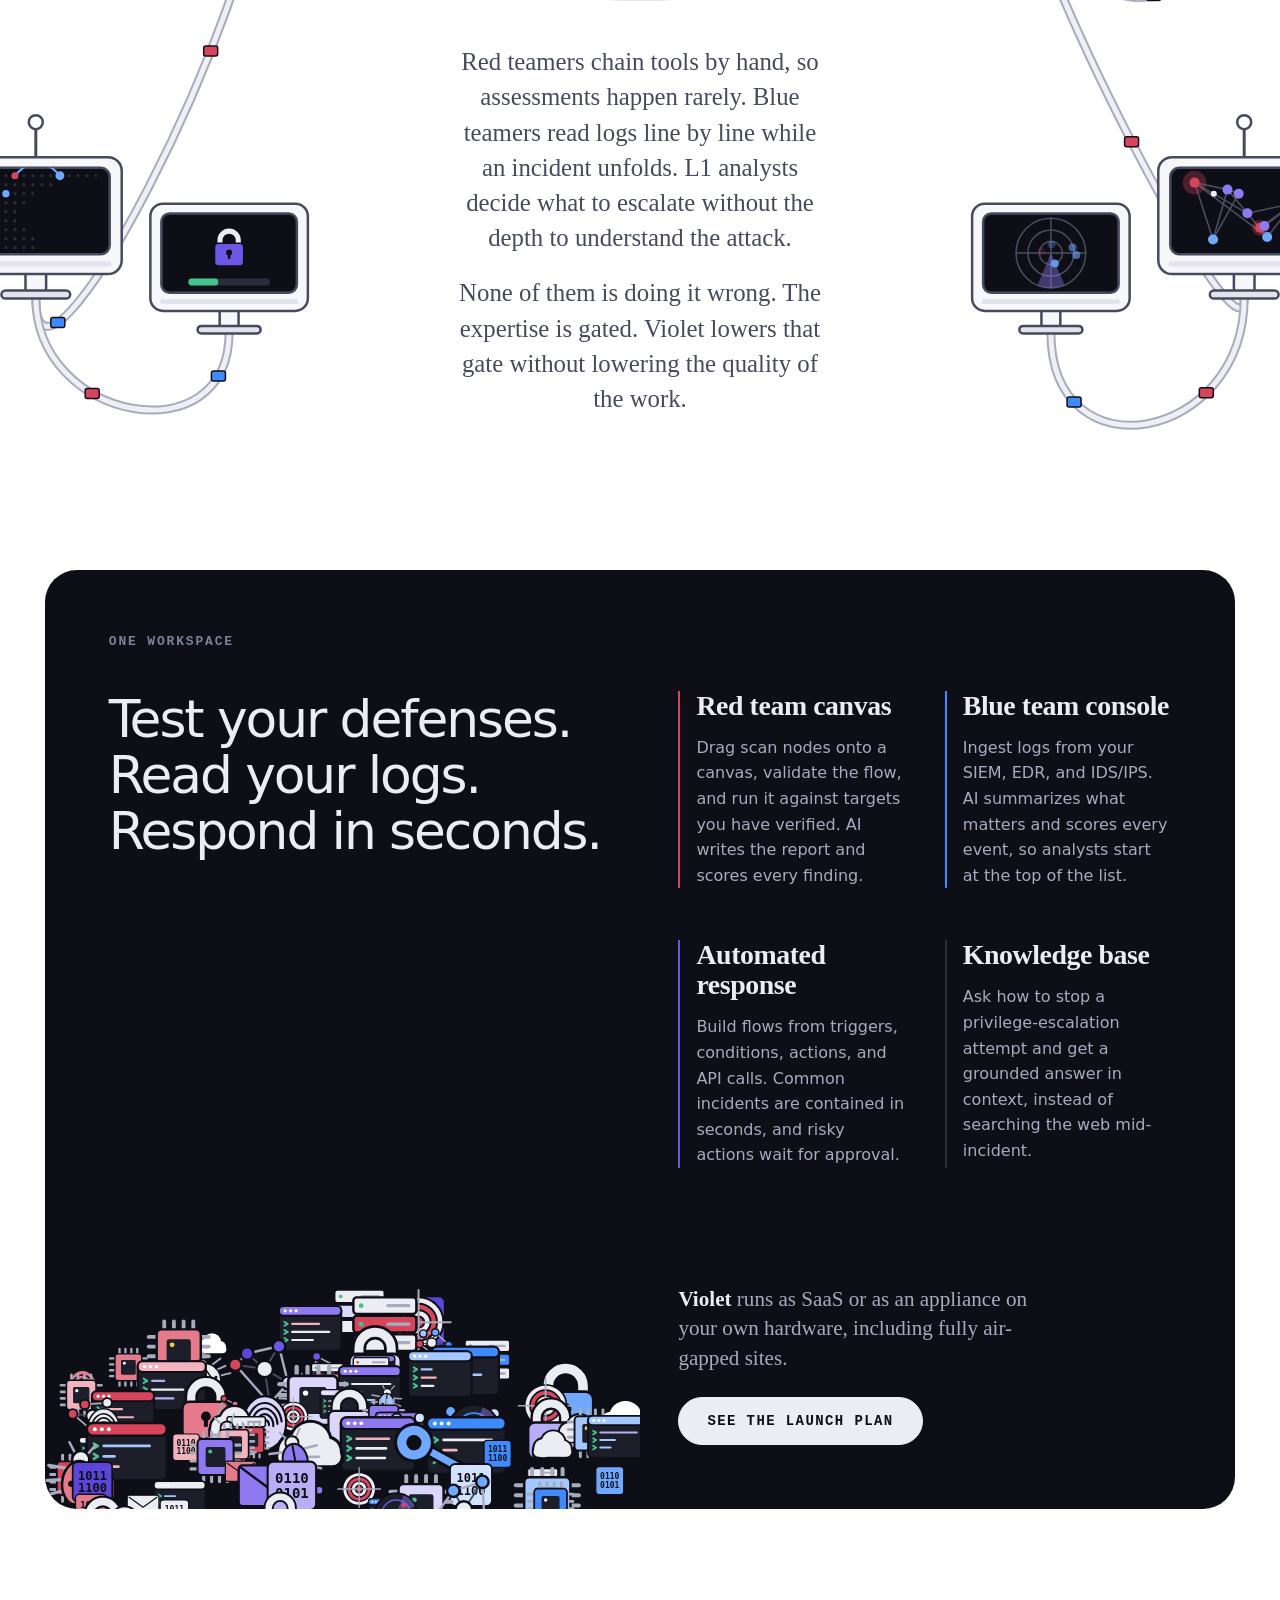
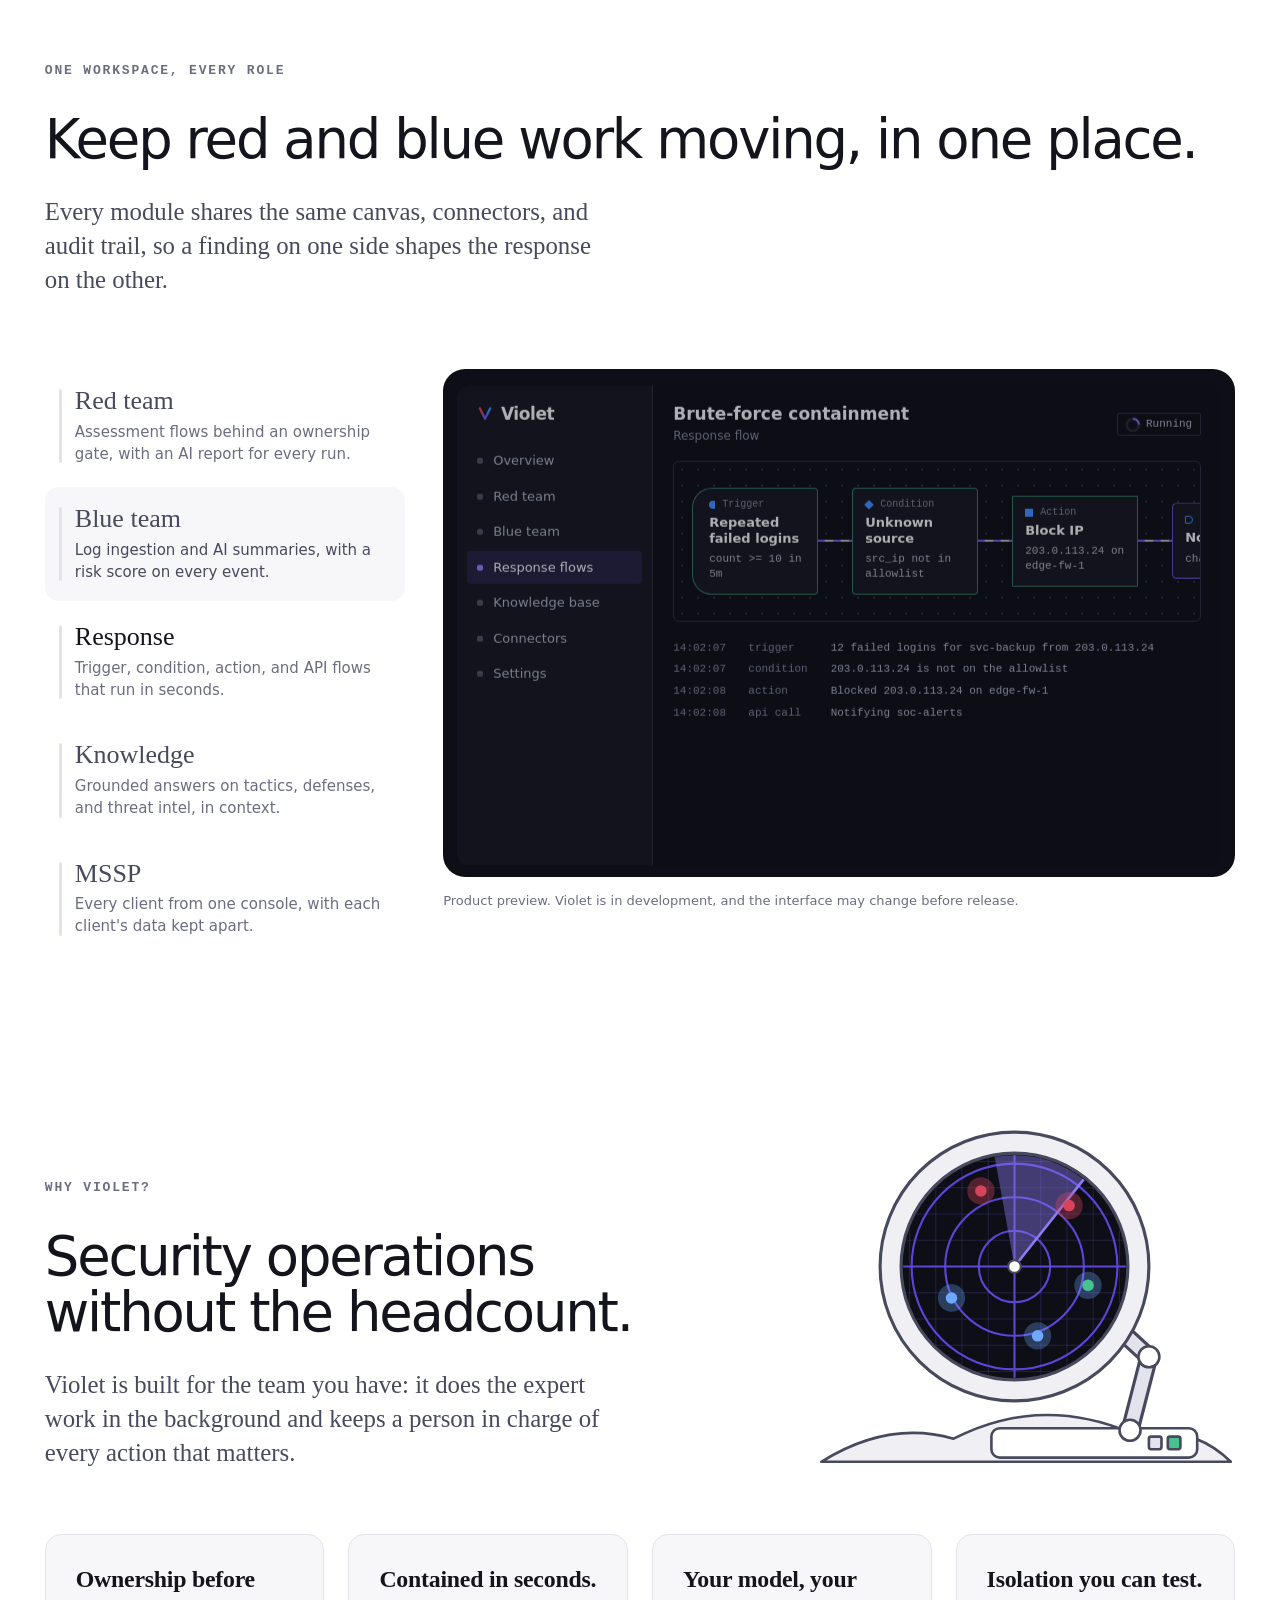
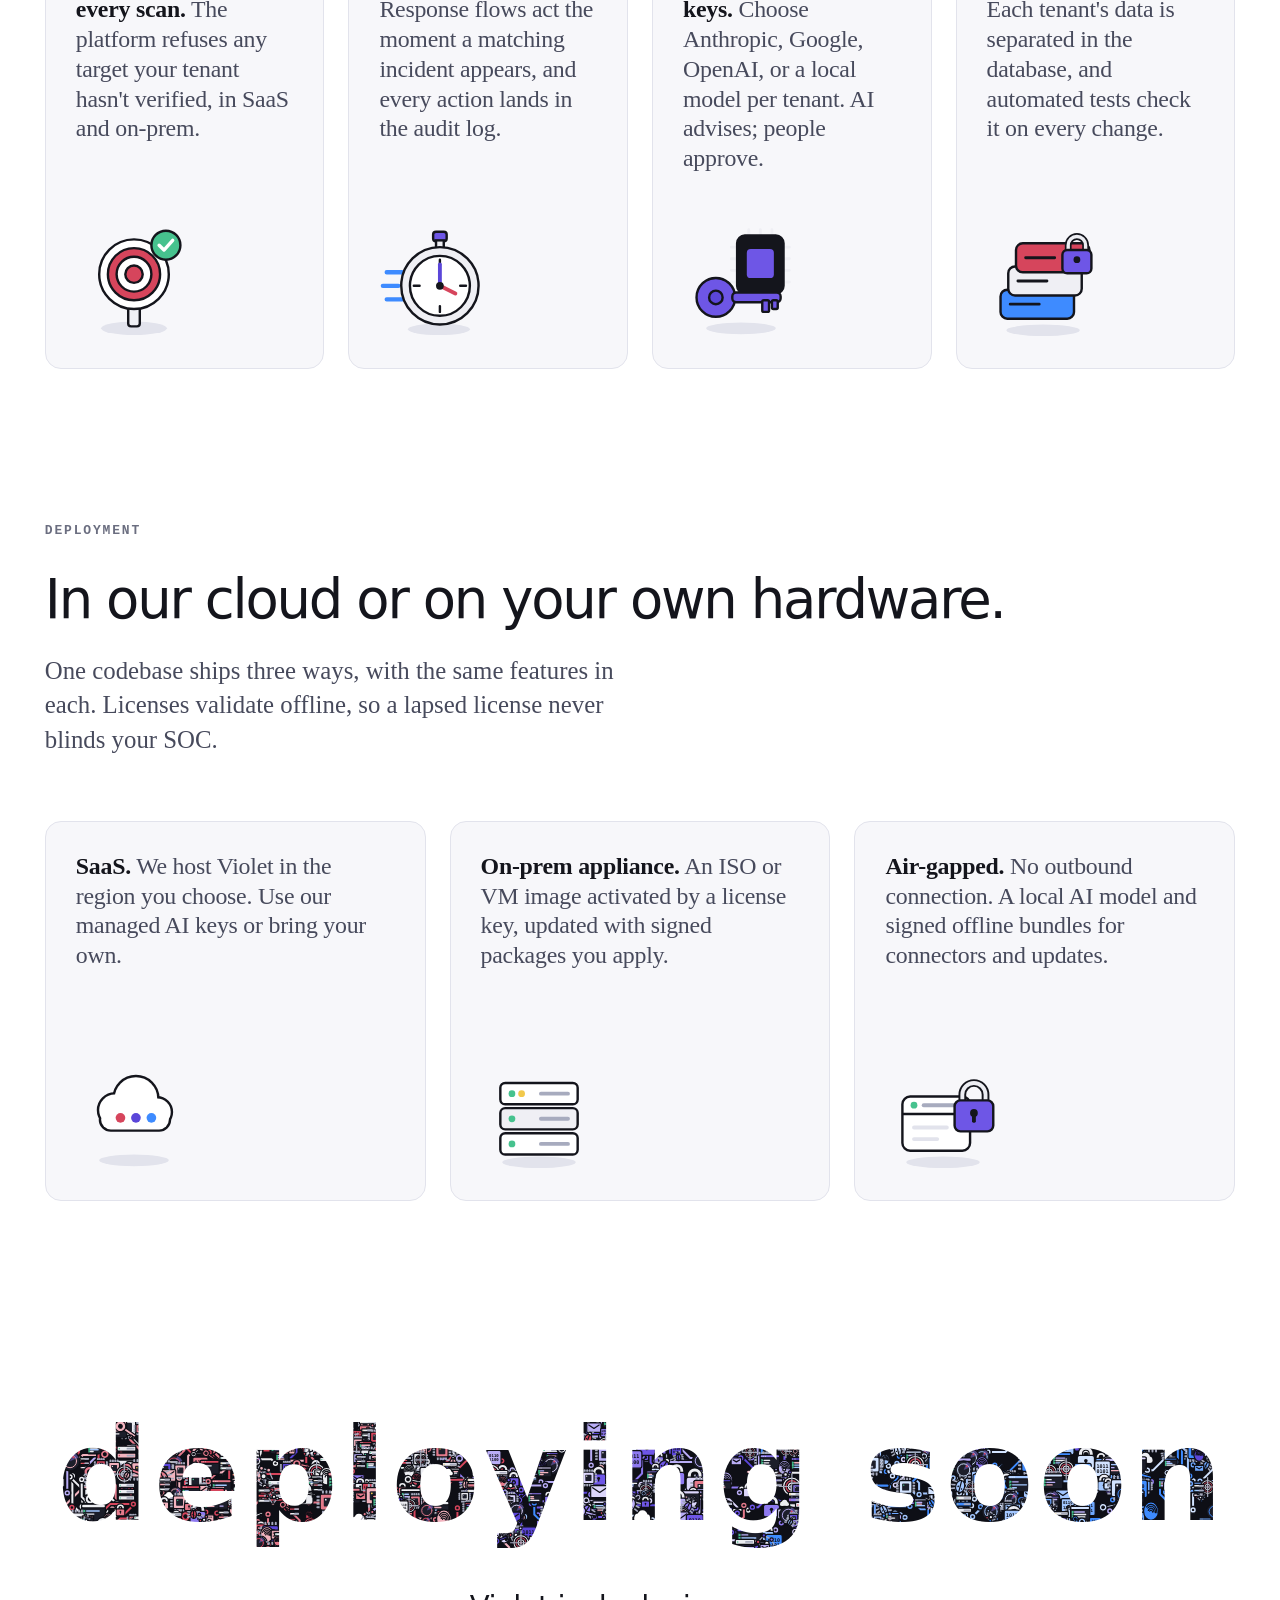
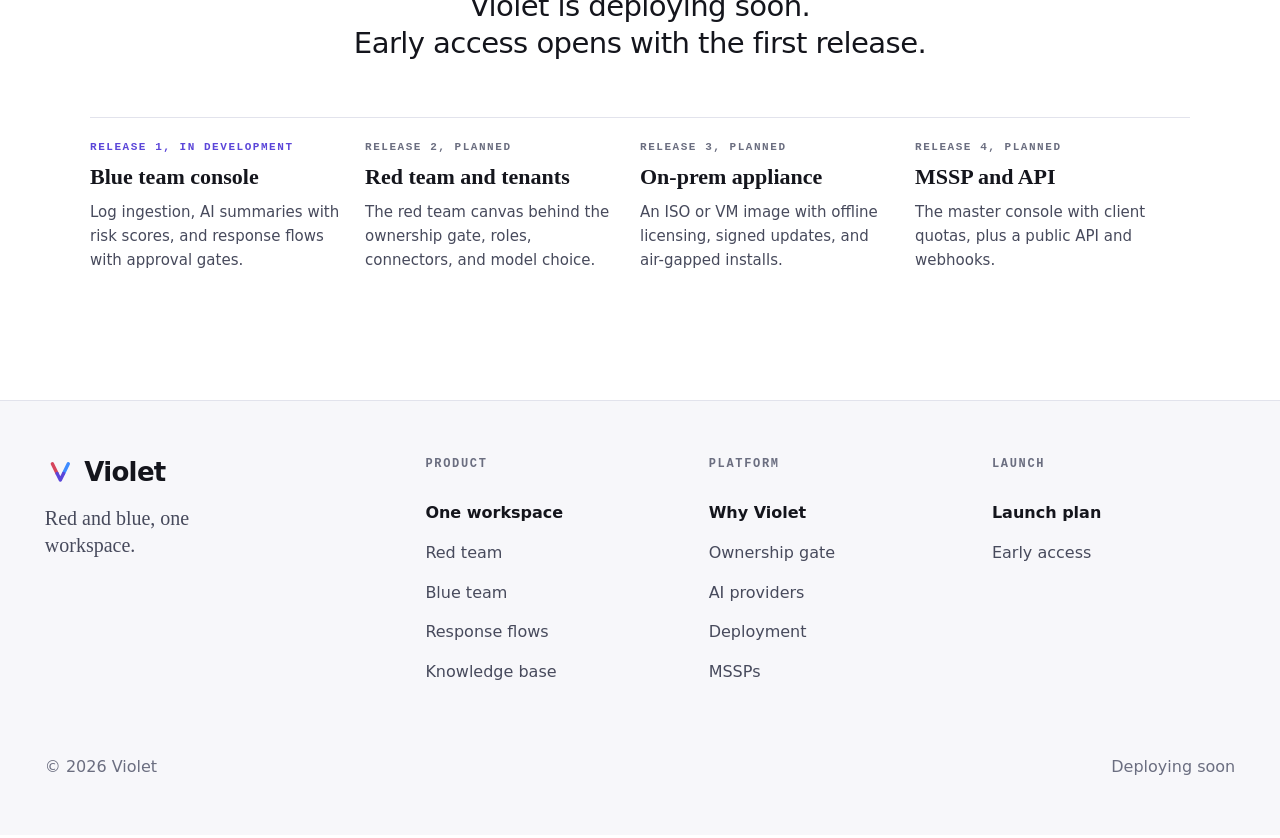
==== commit 386fbf1a: "fix: replace the alert queue with an alert-overload illustration The problem section gets a drawing " ====
--- a/index.html
+++ b/index.html
@@ -16,7 +16,7 @@
 <link rel="preconnect" href="https://fonts.gstatic.com" crossorigin>
 <link rel="stylesheet" href="https://fonts.googleapis.com/css2?family=Geist:wght@400..800&family=Hanken+Grotesk:wght@700&family=IBM+Plex+Mono:wght@400;500;600&family=Newsreader:opsz,wght@6..72,400..700&display=swap">
 <link rel="stylesheet" href="assets/motion/violet-motion.css?v=b8c4e7733e">
-<link rel="stylesheet" href="assets/css/site.css?v=b2497213f0">
+<link rel="stylesheet" href="assets/css/site.css?v=0e93527697">
 <script src="assets/js/site.js?v=67e4901fdc" defer></script>
 <script src="assets/js/art.js?v=268a24bd73" defer></script>
 </head>
@@ -180,13 +180,24 @@
       <div class="problem__body">
         <span class="label">The reality for security teams</span>
         <h2 id="problem-title">Good security work needs experts. <b>Most teams can't hire enough of them.</b></h2>
-        <figure class="queue" aria-label="Illustration: alerts keep arriving while one analyst is on shift">
-          <div class="queue__head"><span class="queue__title">Alert queue</span><span class="queue__state"><span class="queue__dot" aria-hidden="true"></span>Waiting for an analyst</span></div>
-          <div class="queue__window" aria-hidden="true">
-            <ul class="queue__list"><li><span class="sev sev--critical"><i></i>Critical</span><span class="queue__event">Repeated failed logins</span><span class="queue__src">vpn-gw-1</span></li><li><span class="sev sev--high"><i></i>High</span><span class="queue__event">Unusual database query</span><span class="queue__src">db-prod-2</span></li><li><span class="sev sev--medium"><i></i>Medium</span><span class="queue__event">New admin account</span><span class="queue__src">idp</span></li><li><span class="sev sev--high"><i></i>High</span><span class="queue__event">Malware signature match</span><span class="queue__src">ws-114</span></li><li><span class="sev sev--low"><i></i>Low</span><span class="queue__event">Port 8443 newly open</span><span class="queue__src">web-03</span></li><li><span class="sev sev--medium"><i></i>Medium</span><span class="queue__event">Impossible travel sign-in</span><span class="queue__src">sso</span></li><li><span class="sev sev--critical"><i></i>Critical</span><span class="queue__event">Repeated failed logins</span><span class="queue__src">vpn-gw-1</span></li><li><span class="sev sev--high"><i></i>High</span><span class="queue__event">Unusual database query</span><span class="queue__src">db-prod-2</span></li><li><span class="sev sev--medium"><i></i>Medium</span><span class="queue__event">New admin account</span><span class="queue__src">idp</span></li><li><span class="sev sev--high"><i></i>High</span><span class="queue__event">Malware signature match</span><span class="queue__src">ws-114</span></li><li><span class="sev sev--low"><i></i>Low</span><span class="queue__event">Port 8443 newly open</span><span class="queue__src">web-03</span></li><li><span class="sev sev--medium"><i></i>Medium</span><span class="queue__event">Impossible travel sign-in</span><span class="queue__src">sso</span></li></ul>
-          </div>
-          <div class="queue__foot"><span class="queue__avatar" aria-hidden="true">L1</span>1 analyst on shift</div>
-        </figure>
+        <svg class="overload" viewBox="0 0 240 180" aria-hidden="true" focusable="false">
+          <ellipse cx="120" cy="170" rx="70" ry="7" fill="#E2E3EC"/>
+          <path d="M120 36 V22 M106 39 L101 28 M134 39 L139 28" stroke="#D6455C" stroke-width="3.5" stroke-linecap="round"/>
+          <rect x="108" y="128" width="24" height="22" fill="#EFEFF4" stroke="#14151C" stroke-width="2.5"/>
+          <rect x="84" y="148" width="72" height="10" rx="4" fill="#E2E3EC" stroke="#14151C" stroke-width="2.5"/>
+          <rect x="52" y="48" width="136" height="88" rx="10" fill="#EFEFF4" stroke="#14151C" stroke-width="2.5"/>
+          <rect x="62" y="58" width="116" height="64" rx="5" fill="#0E0F16"/>
+          <path d="M72 70 H90 M72 80 H86 M72 90 H92 M150 70 H168 M154 80 H168 M148 90 H168" stroke="#4A4D60" stroke-width="3" stroke-linecap="round"/>
+          <g class="overload__alert">
+            <path d="M120 68 L141 106 H99 Z" fill="#D6455C" stroke="#D6455C" stroke-width="3" stroke-linejoin="round"/>
+            <rect x="118" y="80" width="4" height="14" rx="2" fill="#FFFFFF"/>
+            <circle cx="120" cy="99.5" r="2.4" fill="#FFFFFF"/>
+          </g>
+          <g transform="translate(10 26) rotate(-10)"><g class="overload__pop overload__pop--1"><rect width="36" height="22" rx="6" fill="#FFFFFF" stroke="#14151C" stroke-width="2.5"/><path d="M9 6 L14 11 L9 16 L4 11 Z" fill="#FF5C49"/><rect x="18" y="9" width="12" height="4" rx="2" fill="#E2E3EC"/></g></g>
+          <g transform="translate(194 14) rotate(8)"><g class="overload__pop overload__pop--2"><rect width="36" height="22" rx="6" fill="#FFFFFF" stroke="#14151C" stroke-width="2.5"/><path d="M9 6 L14 15 H4 Z" fill="#FF8A3D"/><rect x="18" y="9" width="12" height="4" rx="2" fill="#E2E3EC"/></g></g>
+          <g transform="translate(4 98) rotate(-6)"><g class="overload__pop overload__pop--3"><rect width="36" height="22" rx="6" fill="#FFFFFF" stroke="#14151C" stroke-width="2.5"/><rect x="5" y="7" width="8" height="8" fill="#F2C94C"/><rect x="18" y="9" width="12" height="4" rx="2" fill="#E2E3EC"/></g></g>
+          <g transform="translate(200 92) rotate(10)"><g class="overload__pop overload__pop--4"><rect width="36" height="22" rx="6" fill="#FFFFFF" stroke="#14151C" stroke-width="2.5"/><circle cx="9" cy="11" r="4" fill="#46C28E"/><rect x="18" y="9" width="12" height="4" rx="2" fill="#E2E3EC"/></g></g>
+        </svg>
         <p>Red teamers chain tools by hand, so assessments happen rarely. Blue teamers read logs line by line while an incident unfolds. L1 analysts decide what to escalate without the depth to understand the attack.</p>
         <p>None of them is doing it wrong. The expertise is gated. Violet lowers that gate without lowering the quality of the work.</p>
       </div>
--- a/assets/css/site.css
+++ b/assets/css/site.css
@@ -384,37 +384,14 @@
 .problem__body { position: relative; max-width: 620px; margin-inline: auto; text-align: center; }
 .problem h2 { margin-top: 44px; font: 400 var(--t-serif-head) / 1.04 var(--font-serif); letter-spacing: -0.025em; color: var(--text-1); }
 .problem h2 b { display: block; font-weight: 700; letter-spacing: -0.03em; }
-.queue {
-  width: min(100%, 400px);
-  margin: 48px auto 44px;
-  border: 1px solid var(--line);
-  border-radius: 16px;
-  background: var(--bg);
-  text-align: left;
-  overflow: hidden;
-}
-.queue__head { display: flex; align-items: center; justify-content: space-between; gap: 12px; padding: 12px 16px; border-bottom: 1px solid var(--line); }
-.queue__title { font: 600 0.875rem / 1 var(--font-sans); color: var(--text-1); }
-.queue__state { display: inline-flex; align-items: center; gap: 7px; font: 480 0.6875rem / 1 var(--font-mono); color: var(--text-3); }
-.queue__dot { width: 7px; height: 7px; border-radius: 999px; background: var(--status-warning); animation: blink 1.4s ease-in-out infinite; }
-@keyframes blink { 50% { opacity: 0.25; } }
-.queue__window { height: 184px; overflow: hidden; }
-.queue__list { margin: 0; padding: 0; list-style: none; animation: queue-scroll 16s linear infinite; }
-.queue__list li {
-  display: grid;
-  grid-template-columns: 82px minmax(0, 1fr) auto;
-  align-items: center;
-  gap: 12px;
-  height: 46px;
-  padding: 0 16px;
-  border-bottom: 1px solid var(--surface-2);
-}
-.queue .sev { color: var(--text-1); border-color: var(--line); justify-self: start; }
-.queue__event { font: 500 0.875rem / 1.2 var(--font-sans); color: var(--text-1); white-space: nowrap; overflow: hidden; text-overflow: ellipsis; }
-.queue__src { font: 420 0.75rem / 1 var(--font-mono); color: var(--text-3); }
-@keyframes queue-scroll { to { transform: translateY(-50%); } }
-.queue__foot { display: flex; align-items: center; gap: 10px; padding: 12px 16px; border-top: 1px solid var(--line); background: var(--surface-1); font: 500 0.875rem / 1 var(--font-sans); color: var(--text-2); }
-.queue__avatar { display: grid; place-items: center; width: 26px; height: 26px; border-radius: 999px; background: var(--d-bg); color: var(--d-t1); font: 600 0.625rem / 1 var(--font-mono); }
+.overload { display: block; width: min(100%, 240px); height: auto; margin: 48px auto 40px; overflow: visible; }
+.overload__pop { animation: pop-bob 3.6s ease-in-out infinite; }
+.overload__pop--2 { animation-delay: -0.9s; }
+.overload__pop--3 { animation-delay: -1.8s; }
+.overload__pop--4 { animation-delay: -2.7s; }
+@keyframes pop-bob { 50% { transform: translateY(-5px); } }
+.overload__alert { animation: alert-pulse 1.6s ease-in-out infinite; }
+@keyframes alert-pulse { 50% { opacity: 0.55; } }
 .problem p { font: 400 var(--t-serif-lead) / 1.42 var(--font-serif); color: var(--text-2); max-width: 30ch; margin-inline: auto; }
 .problem p + p { margin-top: 20px; }
 @media (max-width: 1120px) { .problem__art { display: none; } }
@@ -784,7 +761,7 @@
 @media (prefers-reduced-motion: reduce) {
   .ribbon, .hero__copy > *, .hero .stack, .art--hero, .mega:not([hidden]),
   .module-panel:not([hidden]) .shot, .marquee__track, .module-tab__bar i,
-  .announce__ping::after, .announce__steps i.is-now::after, .queue__dot, .queue__list { animation: none; }
+  .announce__ping::after, .announce__steps i.is-now::after, .overload__pop, .overload__alert { animation: none; }
   .announce__steps i.is-now::after { transform: scaleX(1); }
   .marquee { flex-wrap: wrap; }
   .marquee__track { flex: 1 1 100%; flex-wrap: wrap; gap: 16px 40px; padding: 0; }
